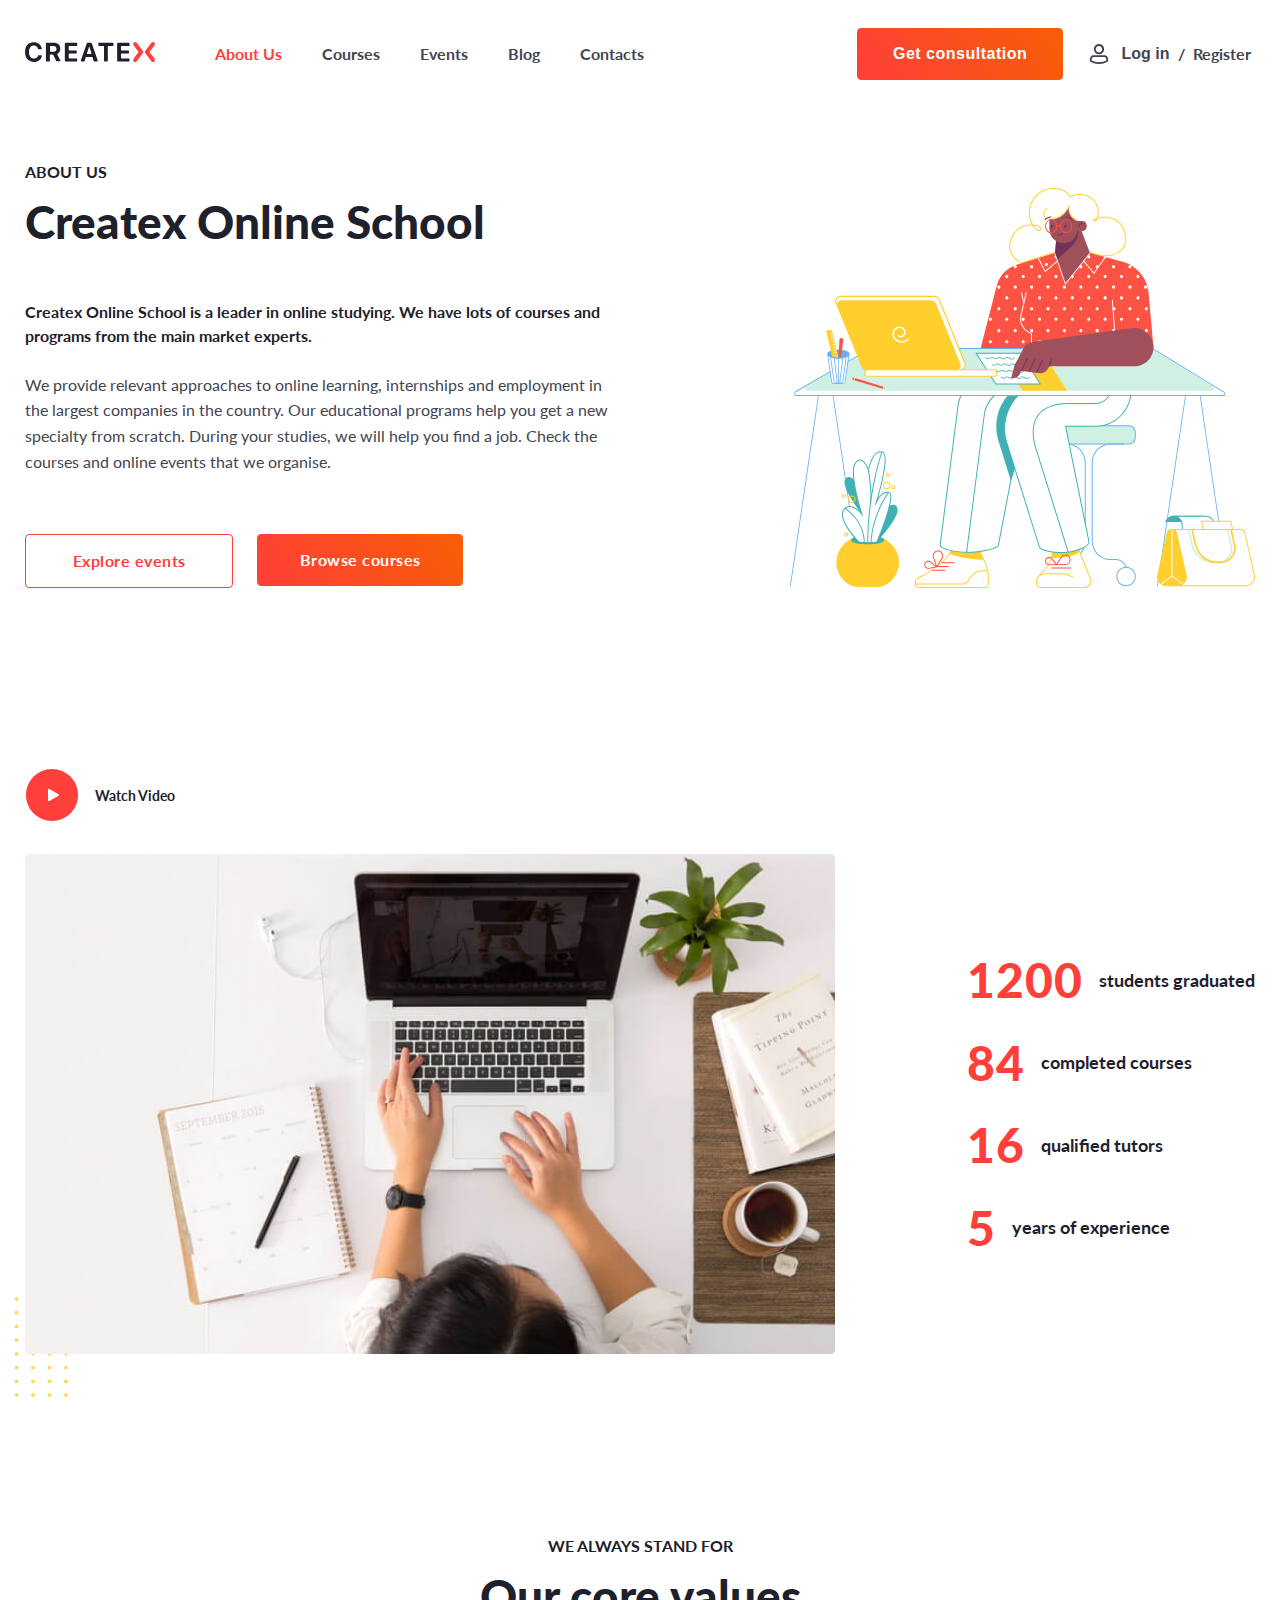
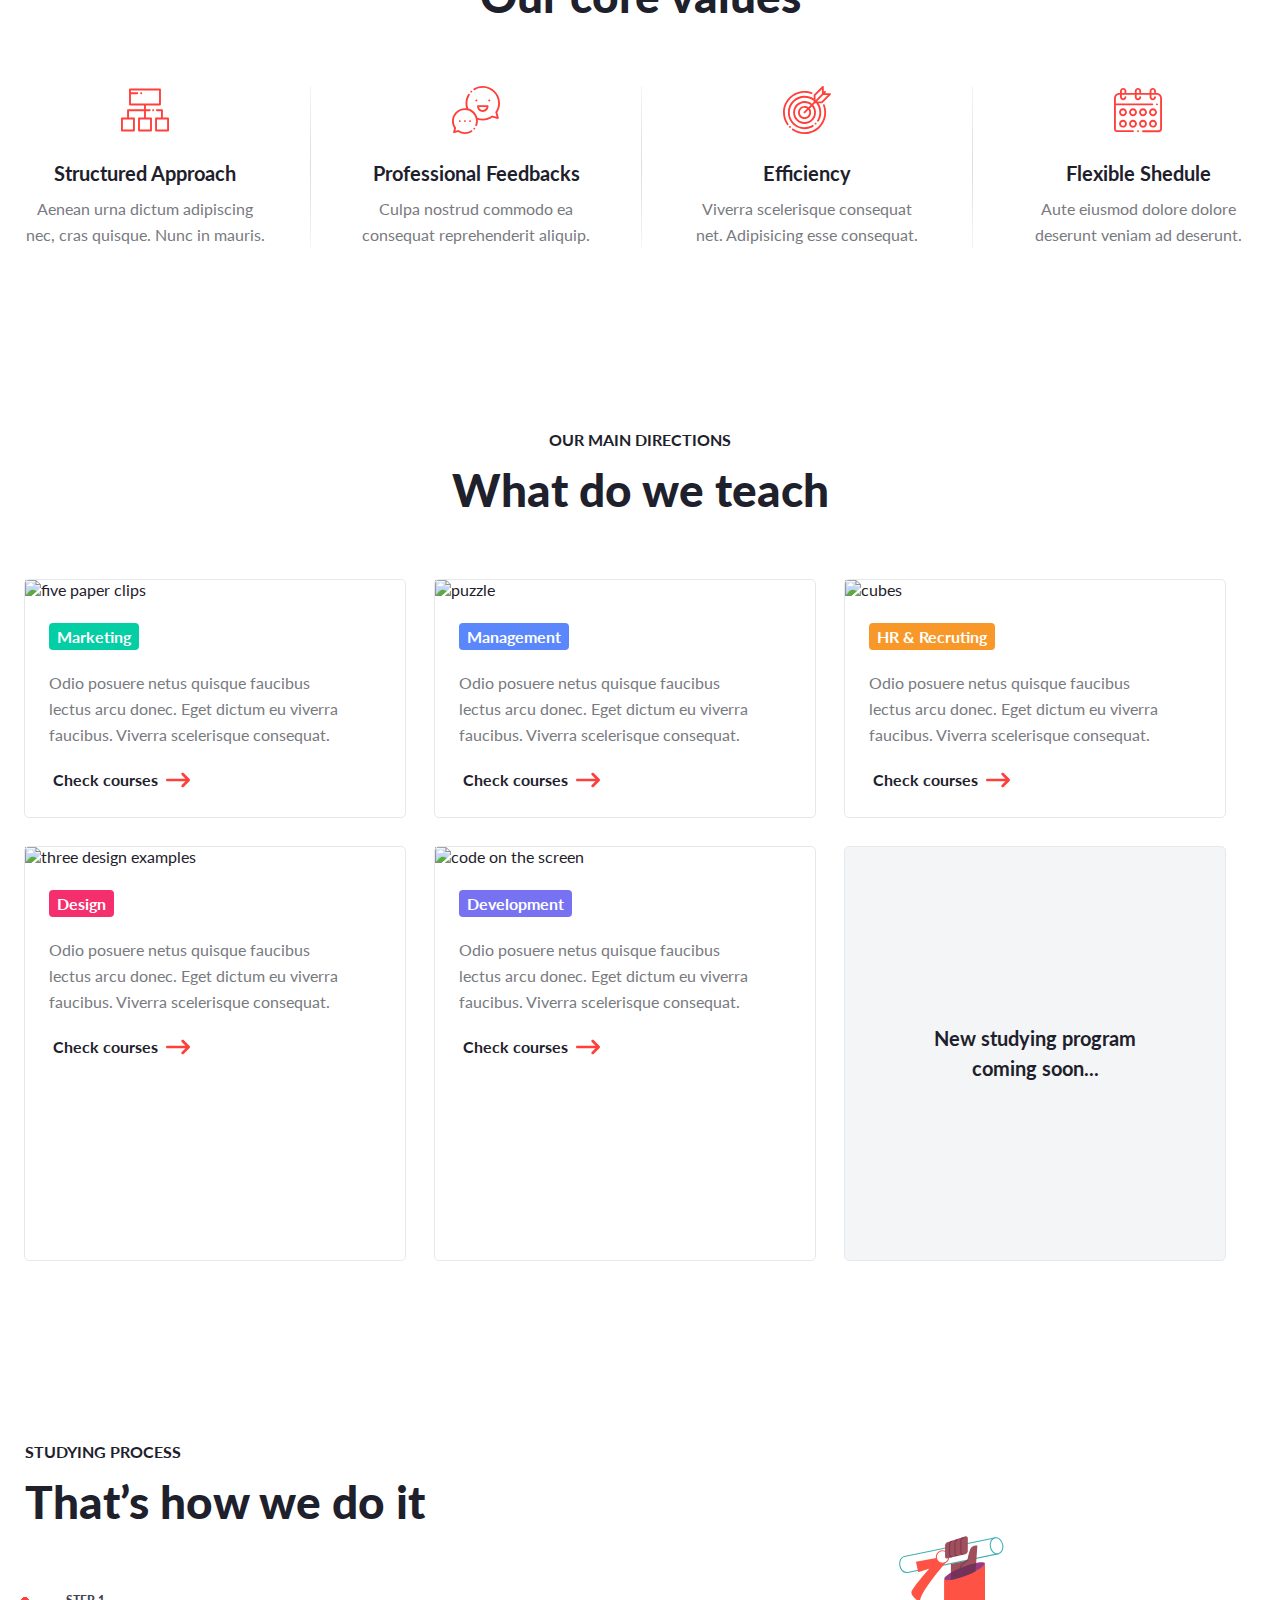
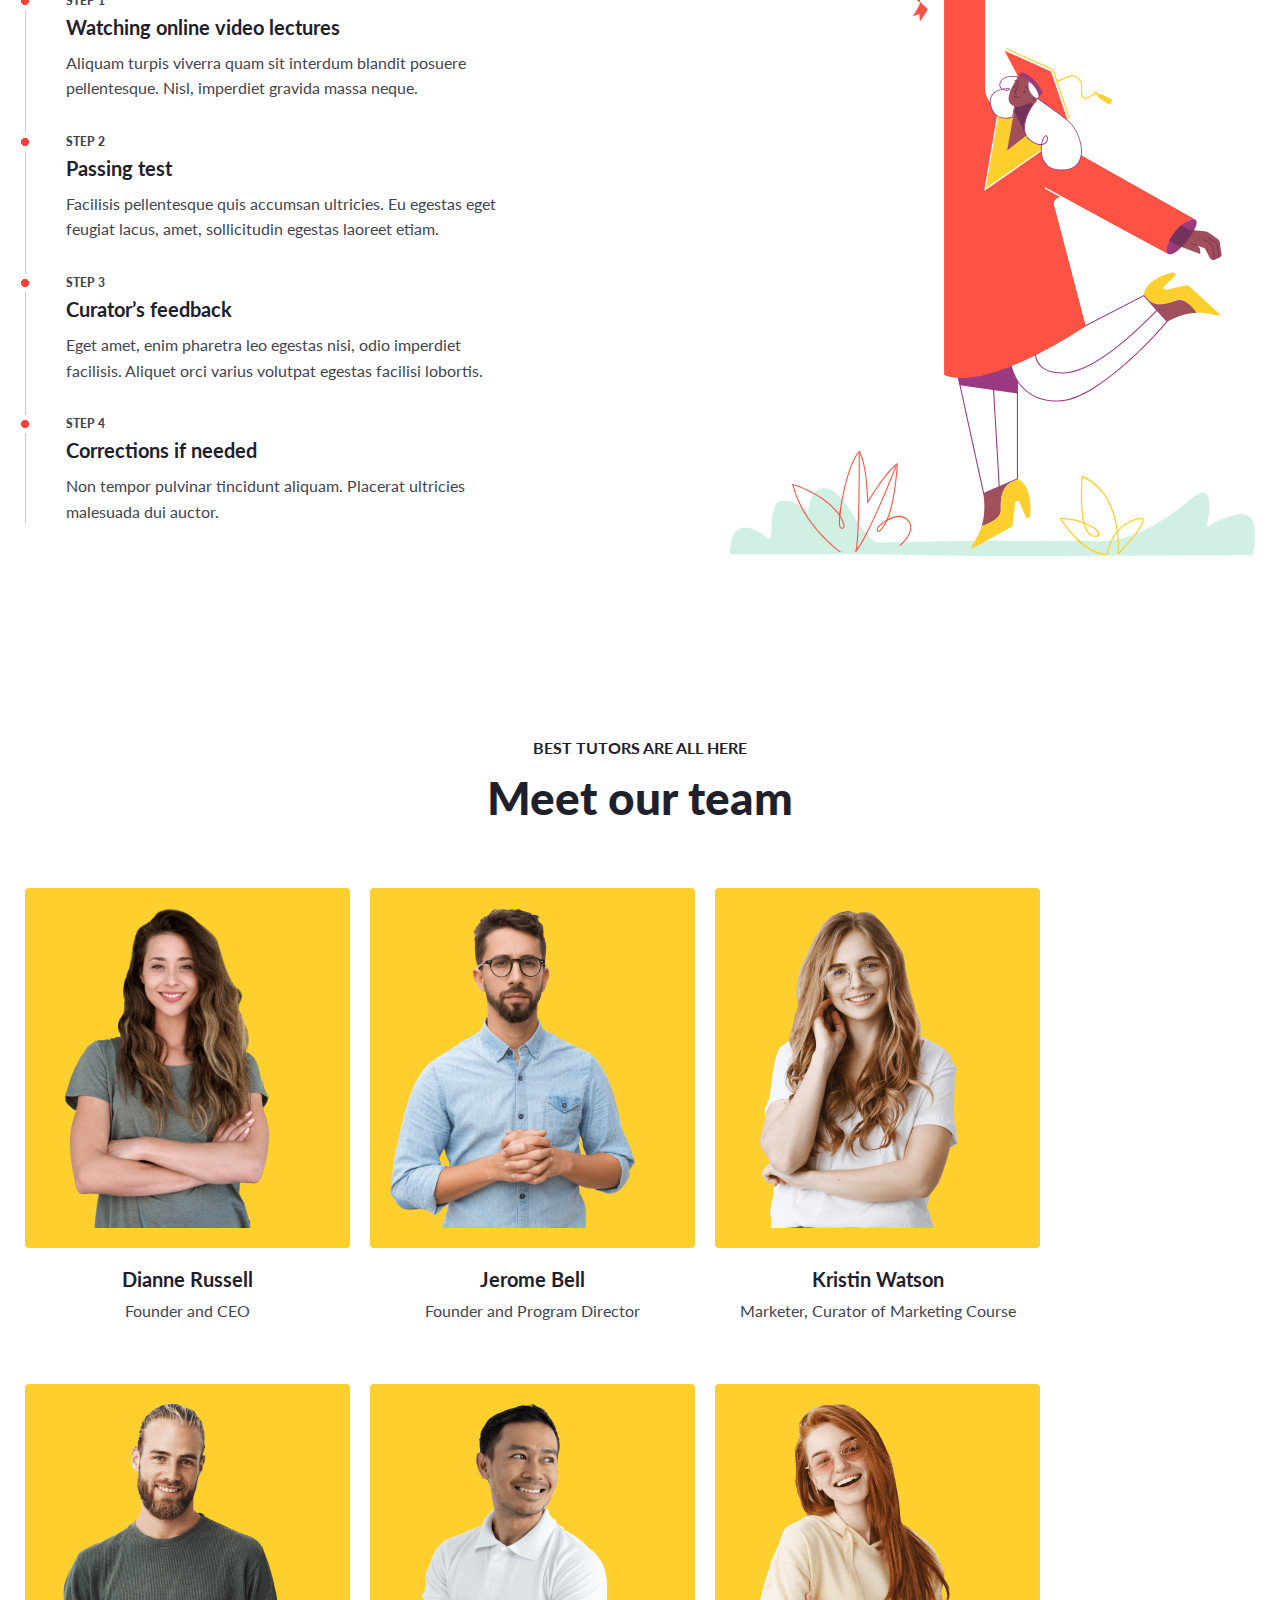
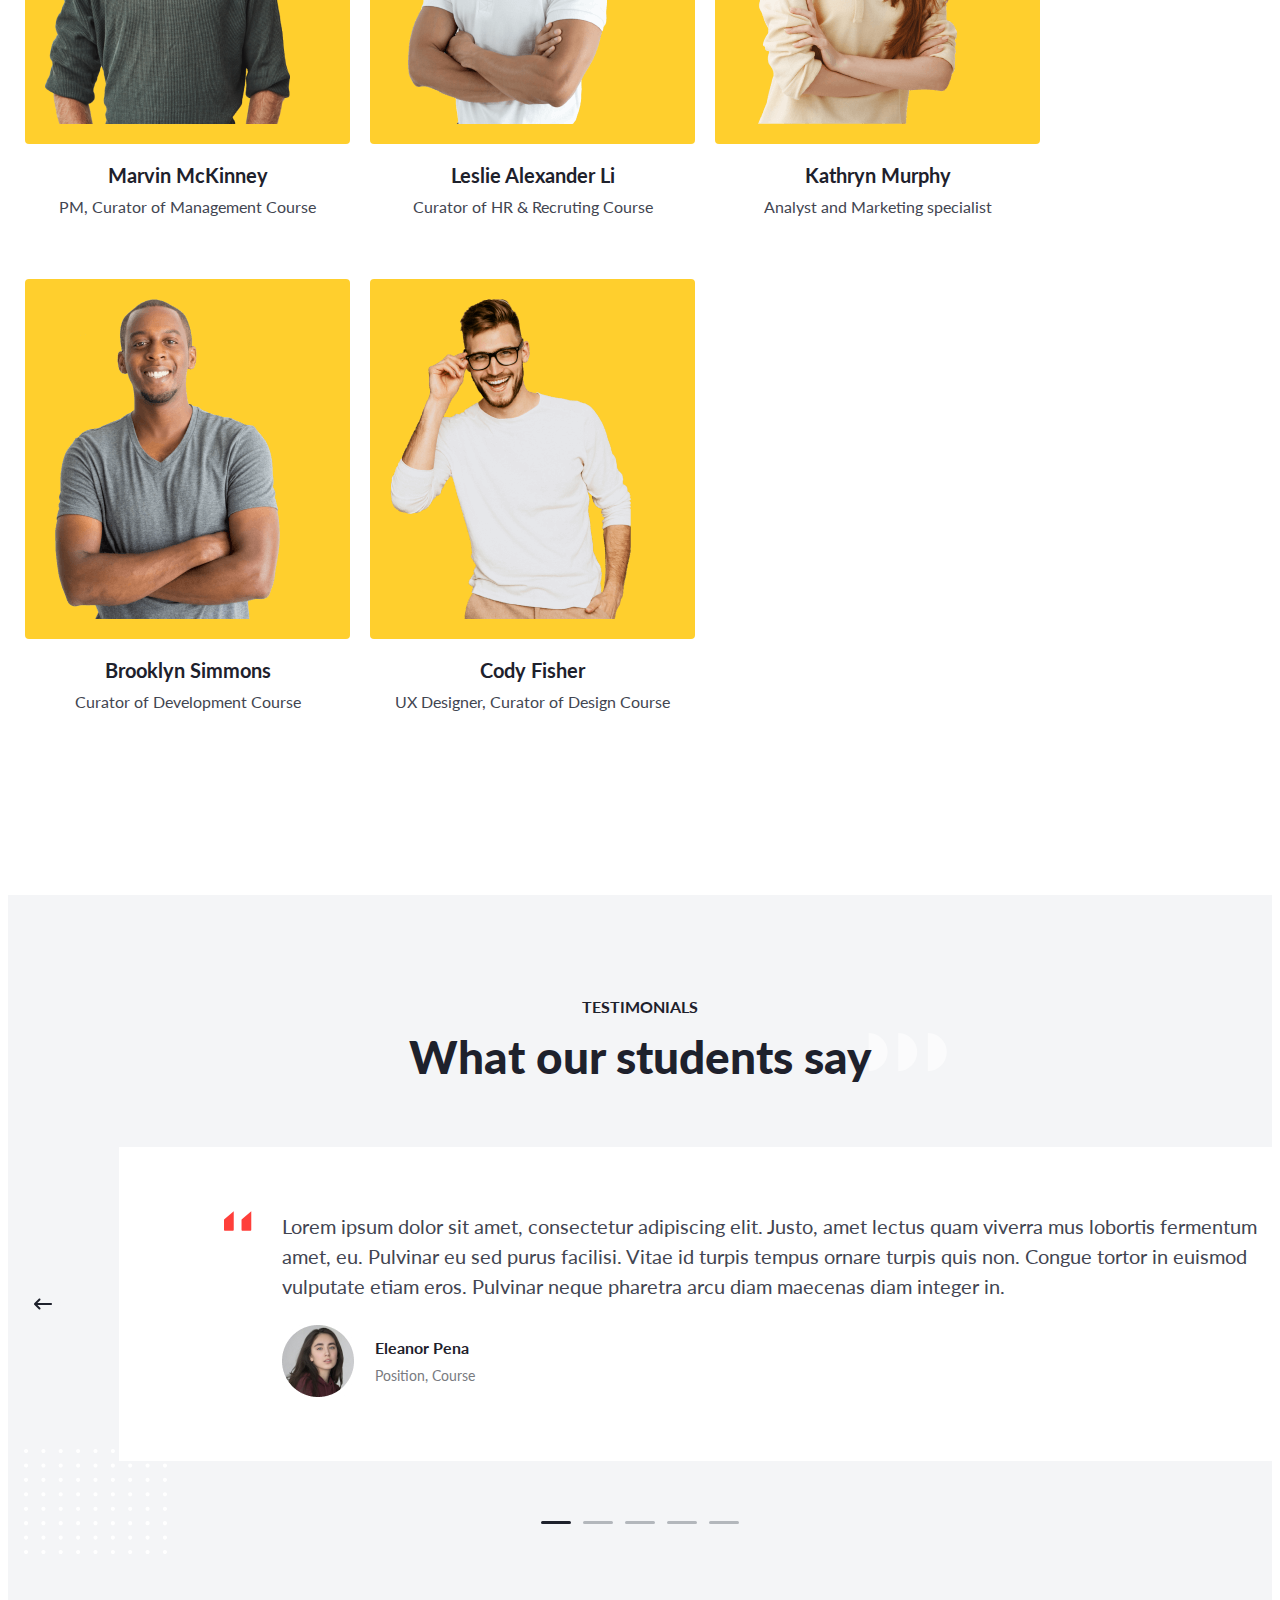
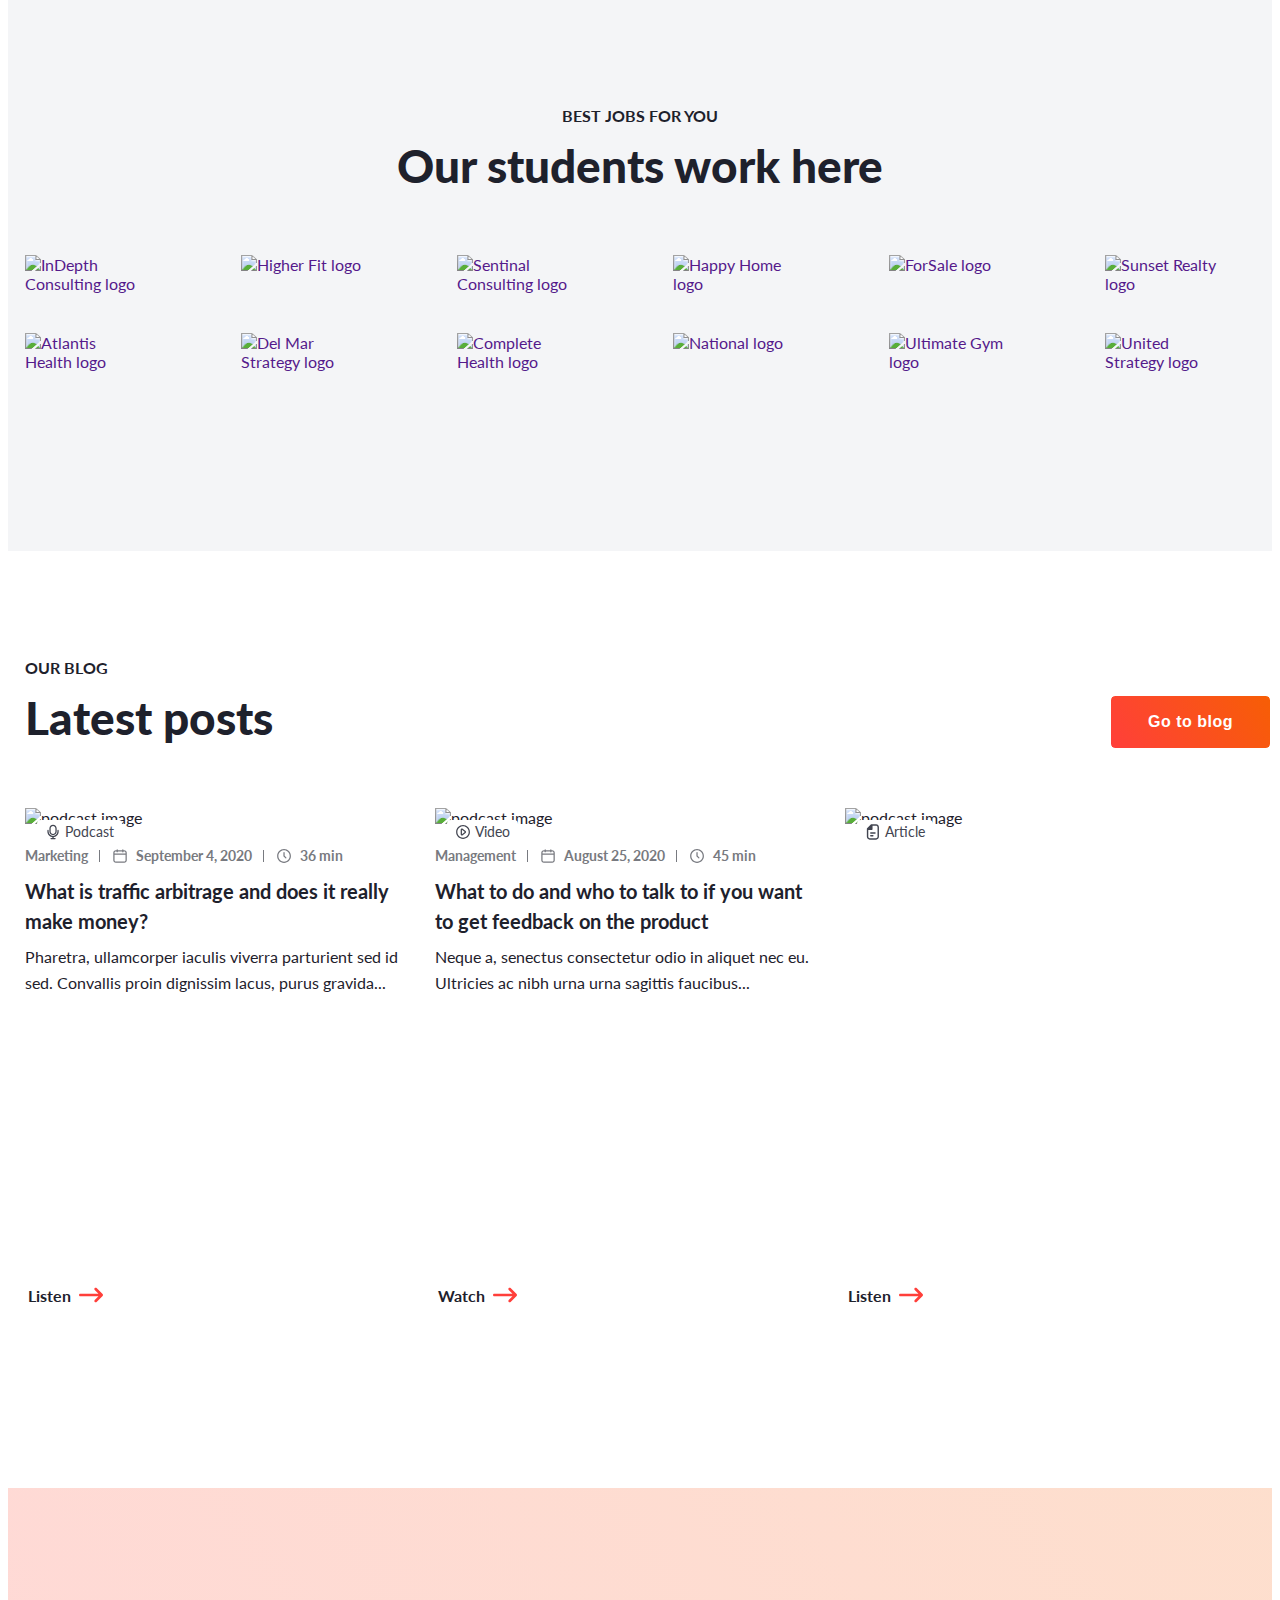
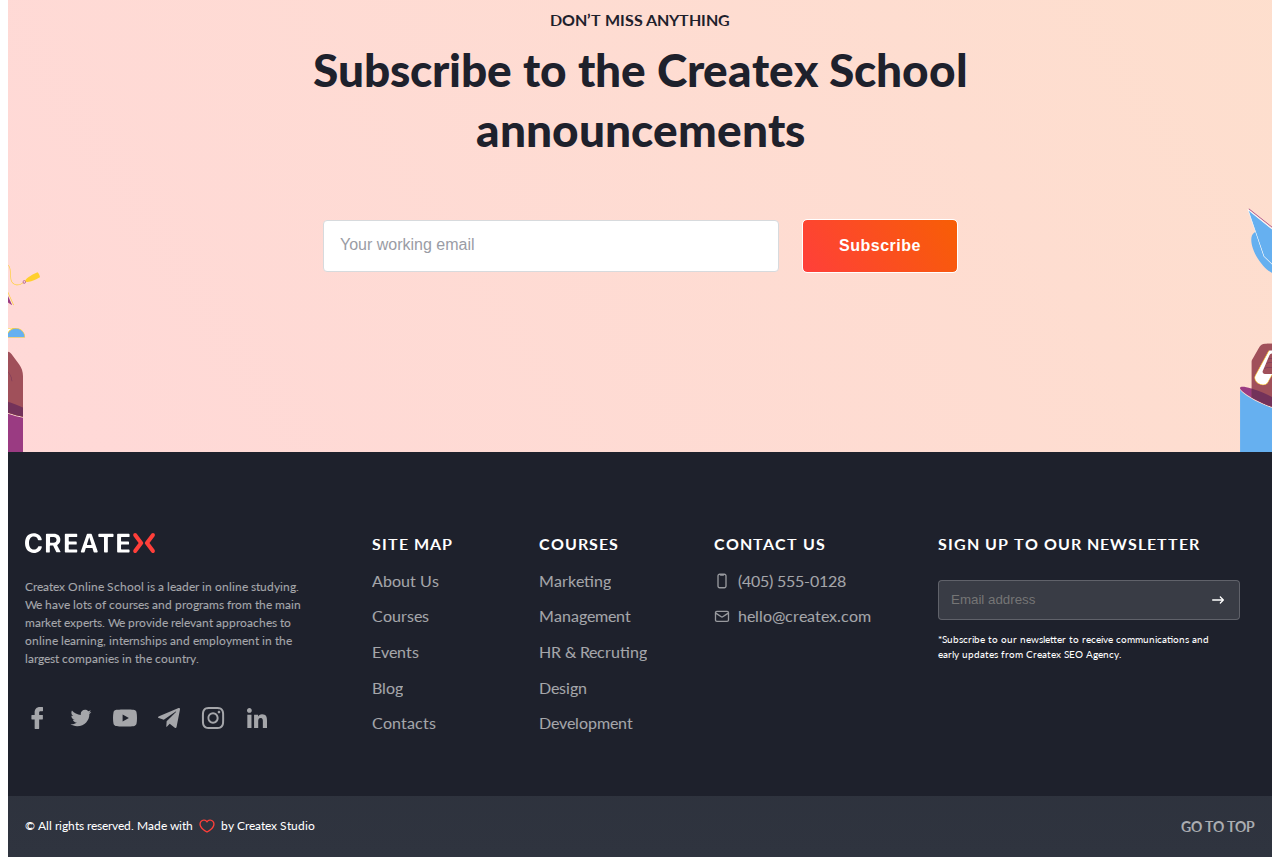
==== about.html @ 5c0c2b83 "09.01.22" ====
<!DOCTYPE html>
<html lang="en">
	<head>
		<meta charset="UTF-8" />
		<meta http-equiv="X-UA-Compatible" content="IE=edge" />
		<meta name="viewport" content="width=device-width, initial-scale=1.0" />
		<link rel="preconnect" href="https://fonts.googleapis.com" />
		<link rel="preconnect" href="https://fonts.gstatic.com" crossorigin />
		<link href="https://fonts.googleapis.com/css2?family=Lato:wght@400;700;900&display=swap" rel="stylesheet" />
		<link
			rel="stylesheet"
			href="https://cdnjs.cloudflare.com/ajax/libs/modern-normalize/1.1.0/modern-normalize.min.css"
			integrity="sha512-wpPYUAdjBVSE4KJnH1VR1HeZfpl1ub8YT/NKx4PuQ5NmX2tKuGu6U/JRp5y+Y8XG2tV+wKQpNHVUX03MfMFn9Q=="
			crossorigin="anonymous"
			referrerpolicy="no-referrer"
		/>
		<link rel="stylesheet" href="./css/about.css" />
		<title>About Us</title>
	</head>

	<body id="top">
		<header class="header section section--header">
			<div class="container container--header">
				<nav class="header__nav">
					<ul class="header__nav-list">
						<li class="header__nav-item">
							<a class="header__nav-link" href="./index.html">
								<svg class="header__logo-icon" width="130" height="22">
									<use href="./images/icons.svg#icon-logo"></use>
								</svg>
							</a>
						</li>
						<li class="header__nav-item">
							<a class="header__nav-link header__nav-link--current" href="">About Us</a>
						</li>
						<li class="header__nav-item">
							<a class="header__nav-link" href="">Courses</a>
						</li>
						<li class="header__nav-item">
							<a class="header__nav-link" href="">Events</a>
						</li>
						<li class="header__nav-item">
							<a class="header__nav-link" href="">Blog</a>
						</li>
						<li class="header__nav-item">
							<a class="header__nav-link" href="">Contacts</a>
						</li>
					</ul>
				</nav>
				<button class="btn btn--header" type="button">Get consultation</button>
				<ul class="header__authorization">
					<li class="header__authorization-item">
						<svg class="header__authorization-icon" width="20" height="20">
							<use class="header__authorization-icon" href="./images/icons.svg#icon-person"></use>
						</svg>
					</li>
					<li class="header__authorization-item">
						<button class="header__authorization-sign-in" href="">&nbspLog in&nbsp</button>
					</li>
					<li class="header__authorization-item">
						<span class="header__authorization-slash">&nbsp/&nbsp</span>
					</li>
					<li class="header__authorization-item">
						<a class="header__authorization-sign-up" href="">&nbspRegister&nbsp</a>
					</li>
				</ul>
			</div>
		</header>
		<main>
			<section class="about section section--about">
				<div class="container container--about">
					<h3 class="third-header third-header--about">About us</h3>
					<h1 class="main-header main-header--about">Createx Online School</h1>
					<p class="bold-text bold-text--about">
						Createx Online School is a leader in online studying. We have lots of courses and programs from the main
						market experts.
					</p>
					<p class="normal-text normal-text--about">
						We provide relevant approaches to online learning, internships and employment in the largest companies in
						the country. Our educational programs help you get a new specialty from scratch. During your studies, we
						will help you find a job. Check the courses and online events that we organise.
					</p>
					<ul class="about__btns-list">
						<li class="about__btns-item">
							<a class="btn-link btn-link--empty" href="">Explore events</a>
						</li>
						<li class="about__btns-item">
							<a class="btn-link" href="#footer">Browse courses</a>
						</li>
					</ul>
				</div>
			</section>
			<section class="stat section section--stat">
				<div class="container container--stat">
					<div class="stat__play-btn-container">
						<button class="stat__play-btn" type="button">
							<svg class="stat__play-video-icon" width="52" height="52">
								<use href="./images/icons.svg#icon-play-video"></use>
							</svg>
						</button>
						<span class="stat__play-btn-text">Watch Video</span>
					</div>
					<div class="stat__list-container">
						<div class="stat_background"></div>
						<ul class="stat__list">
							<li class="stat__item">
								<span class="stat__number">1200</span>
								<span class="stat__text">students graduated</span>
							</li>
							<li class="stat__item">
								<span class="stat__number">84</span>
								<span class="stat__text">completed courses</span>
							</li>
							<li class="stat__item">
								<span class="stat__number">16</span>
								<span class="stat__text">qualified tutors</span>
							</li>
							<li class="stat__item">
								<span class="stat__number">5</span>
								<span class="stat__text">years of experience</span>
							</li>
						</ul>
					</div>
				</div>
			</section>
			<section class="values section section--values">
				<div class="container container--values">
					<h3 class="third-header third-header--values">We always stand for</h3>
					<h2 class="second-header second-header--values">Our core values</h2>
					<div class="value__list-container">
						<ul class="value__list">
							<li class="value__item">
								<div class="value__item-container">
									<svg class="value__icon" width="48" height="48">
										<use href="./images/icons.svg#icon-structure"></use>
									</svg>
									<h4 class="value__item-header">Structured Approach</h4>
									<p class="value__item-text">Aenean urna dictum adipiscing nec, cras quisque. Nunc in mauris.</p>
								</div>
							</li>
							<li class="value__item">
								<div class="value__item-container">
									<svg class="value__icon" width="48" height="48">
										<use href="./images/icons.svg#icon-chat"></use>
									</svg>
									<h4 class="value__item-header">Professional Feedbacks</h4>
									<p class="value__item-text">Culpa nostrud commodo ea consequat reprehenderit aliquip.</p>
								</div>
							</li>
							<li class="value__item">
								<div class="value__item-container">
									<svg class="value__icon" width="48" height="48">
										<use href="./images/icons.svg#icon-target"></use>
									</svg>
									<h4 class="value__item-header">Efficiency</h4>
									<p class="value__item-text">Viverra scelerisque consequat net. Adipisicing esse consequat.</p>
								</div>
							</li>
							<li class="value__item">
								<div class="value__item-container">
									<svg class="value__icon" width="48" height="48">
										<use href="./images/icons.svg#icon-calendar"></use>
									</svg>
									<h4 class="value__item-header">Flexible Shedule</h4>
									<p class="value__item-text">Aute eiusmod dolore dolore deserunt veniam ad deserunt.</p>
								</div>
							</li>
						</ul>
					</div>
				</div>
			</section>
			<section class="directions section section--directions">
				<div class="container container--directions">
					<h3 class="third-header third-header--directions">our main directions</h3>
					<h2 class="second-header second-header--directions">What do we teach</h2>
					<ul class="directions__list">
						<li class="directions__item">
							<img src="./images/marketing.jpg" alt="five paper clips" width=" 380" />
							<div class="directions__item-description">
								<h4 class="directions__item-header directions__item-header-1">Marketing</h4>
								<p class="directions__item-text">
									Odio posuere netus quisque faucibus lectus arcu donec. Eget dictum eu viverra faucibus. Viverra
									scelerisque consequat.
								</p>
								<a class="directions__item-link" href="">
									Check courses
									<svg class="directions__red-arrow" width="24" height="24">
										<use href="./images/icons.svg#icon-red-arrow"></use>
									</svg>
								</a>
							</div>
						</li>
						<li class="directions__item">
							<img src="./images/management.jpg" alt="puzzle" width=" 380" />
							<div class="directions__item-description">
								<h4 class="directions__item-header directions__item-header-2">Management</h4>
								<p class="directions__item-text">
									Odio posuere netus quisque faucibus lectus arcu donec. Eget dictum eu viverra faucibus. Viverra
									scelerisque consequat.
								</p>
								<a class="directions__item-link" href="">
									Check courses
									<svg class="directions__red-arrow" width="24" height="24">
										<use href="./images/icons.svg#icon-red-arrow"></use>
									</svg>
								</a>
							</div>
						</li>
						<li class="directions__item">
							<img src="./images/recruting.jpg" alt="cubes" width=" 380" />
							<div class="directions__item-description">
								<h4 class="directions__item-header directions__item-header-3">HR & Recruting</h4>
								<p class="directions__item-text">
									Odio posuere netus quisque faucibus lectus arcu donec. Eget dictum eu viverra faucibus. Viverra
									scelerisque consequat.
								</p>
								<a class="directions__item-link" href="">
									Check courses
									<svg class="directions__red-arrow" width="24" height="24">
										<use href="./images/icons.svg#icon-red-arrow"></use>
									</svg>
								</a>
							</div>
						</li>
						<li class="directions__item">
							<img src="./images/design.jpg" alt="three design examples" width=" 380" />
							<div class="directions__item-description">
								<h4 class="directions__item-header directions__item-header-4">Design</h4>
								<p class="directions__item-text">
									Odio posuere netus quisque faucibus lectus arcu donec. Eget dictum eu viverra faucibus. Viverra
									scelerisque consequat.
								</p>
								<a class="directions__item-link" href="">
									Check courses
									<svg class="directions__red-arrow" width="24" height="24">
										<use href="./images/icons.svg#icon-red-arrow"></use>
									</svg>
								</a>
							</div>
						</li>
						<li class="directions__item">
							<img src="./images/development.jpg" alt="code on the screen" width=" 380" />
							<div class="directions__item-description">
								<h4 class="directions__item-header directions__item-header-5">Development</h4>
								<p class="directions__item-text">
									Odio posuere netus quisque faucibus lectus arcu donec. Eget dictum eu viverra faucibus. Viverra
									scelerisque consequat.
								</p>
								<a class="directions__item-link" href="">
									Check courses
									<svg class="directions__red-arrow" width="24" height="24">
										<use href="./images/icons.svg#icon-red-arrow"></use>
									</svg>
								</a>
							</div>
						</li>
						<li class="directions__item directions__item--last">
							<div class="directions__item-description">
								<p class="directions__item-text">
									New studying program
									<br />
									coming soon...
								</p>
							</div>
						</li>
					</ul>
				</div>
			</section>
			<section class="studying-process section section--studying-process">
				<div class="container container__studying-process">
					<h3 class="third-header">Studying process</h3>
					<h2 class="second-header">That’s how we do it</h2>
					<div class="studying-process__list-container">
						<ul class="studying-process__list">
							<li class="studying-process__item">
								<h4 class="studying-process__item-first-header">STEP 1</h4>
								<h5 class="studying-process__item-second-header">Watching online video lectures</h5>
								<p class="studying-process__item-text">
									Aliquam turpis viverra quam sit interdum blandit posuere pellentesque. Nisl, imperdiet gravida massa
									neque.
								</p>
							</li>
							<li class="studying-process__item">
								<h4 class="studying-process__item-first-header">STEP 2</h4>
								<h5 class="studying-process__item-second-header">Passing test</h5>
								<p class="studying-process__item-text">
									Facilisis pellentesque quis accumsan ultricies. Eu egestas eget feugiat lacus, amet, sollicitudin
									egestas laoreet etiam.
								</p>
							</li>
							<li class="studying-process__item">
								<h4 class="studying-process__item-first-header">STEP 3</h4>
								<h5 class="studying-process__item-second-header">Curator’s feedback</h5>
								<p class="studying-process__item-text">
									Eget amet, enim pharetra leo egestas nisi, odio imperdiet facilisis. Aliquet orci varius volutpat
									egestas facilisi lobortis.
								</p>
							</li>
							<li class="studying-process__item">
								<h4 class="studying-process__item-first-header">STEP 4</h4>
								<h5 class="studying-process__item-second-header">Corrections if needed</h5>
								<p class="studying-process__item-text">
									Non tempor pulvinar tincidunt aliquam. Placerat ultricies malesuada dui auctor.
								</p>
							</li>
						</ul>
					</div>
				</div>
			</section>
			<section class="team section section--team">
				<div class="container container--team">
					<h3 class="third-header third-header--team">Best tutors are all here</h3>
					<h2 class="second-header second-header--team">Meet our team</h2>
					<ul class="team__list">
						<li class="team__item">
							<div class="team__item-img">
								<img src="./images/team/dianne.png" alt="Dianne" />
								<ul class="team__item-sm-list">
									<li class="team__item-sm-item">
										<a class="team__item-sm-link" href="">
											<svg class="team__item-sm-icon" width="20" height="20">
												<use href="./images/icons.svg#icon-facebook"></use>
											</svg>
										</a>
									</li>
									<li class="team__item-sm-item">
										<a class="team__item-sm-link" href="">
											<svg class="team__item-sm-icon" width="20" height="20">
												<use href="./images/icons.svg#icon-instagram"></use>
											</svg>
										</a>
									</li>
									<li class="team__item-sm-item">
										<a class="team__item-sm-link" href="">
											<svg class="team__item-sm-icon" width="20" height="20">
												<use href="./images/icons.svg#icon-linked-in"></use>
											</svg>
										</a>
									</li>
								</ul>
							</div>
							<div class="team__item-description">
								<h4 class="team__item-header">Dianne Russell</h4>
								<p class="team__item-text">Founder and CEO</p>
							</div>
						</li>

						<li class="team__item">
							<div class="team__item-img">
								<img src="./images/team/jerome.png" alt="Jerome" />
								<ul class="team__item-sm-list">
									<li class="team__item-sm-item">
										<a class="team__item-sm-link" href="">
											<svg class="team__item-sm-icon" width="20" height="20">
												<use href="./images/icons.svg#icon-facebook"></use>
											</svg>
										</a>
									</li>
									<li class="team__item-sm-item">
										<a class="team__item-sm-link" href="">
											<svg class="team__item-sm-icon" width="20" height="20">
												<use href="./images/icons.svg#icon-instagram"></use>
											</svg>
										</a>
									</li>
									<li class="team__item-sm-item">
										<a class="team__item-sm-link" href="">
											<svg class="team__item-sm-icon" width="20" height="20">
												<use href="./images/icons.svg#icon-linked-in"></use>
											</svg>
										</a>
									</li>
								</ul>
							</div>
							<div class="team__item-description">
								<h4 class="team__item-header">Jerome Bell</h4>
								<p class="team__item-text">Founder and Program Director</p>
							</div>
						</li>

						<li class="team__item">
							<div class="team__item-img">
								<img src="./images/team/kristin.png" alt="Kristin" />
								<ul class="team__item-sm-list">
									<li class="team__item-sm-item">
										<a class="team__item-sm-link" href="">
											<svg class="team__item-sm-icon" width="20" height="20">
												<use href="./images/icons.svg#icon-facebook"></use>
											</svg>
										</a>
									</li>
									<li class="team__item-sm-item">
										<a class="team__item-sm-link" href="">
											<svg class="team__item-sm-icon" width="20" height="20">
												<use href="./images/icons.svg#icon-instagram"></use>
											</svg>
										</a>
									</li>
									<li class="team__item-sm-item">
										<a class="team__item-sm-link" href="">
											<svg class="team__item-sm-icon" width="20" height="20">
												<use href="./images/icons.svg#icon-linked-in"></use>
											</svg>
										</a>
									</li>
								</ul>
							</div>
							<div class="team__item-description">
								<h4 class="team__item-header">Kristin Watson</h4>
								<p class="team__item-text">Marketer, Curator of Marketing Course</p>
							</div>
						</li>

						<li class="team__item">
							<div class="team__item-img">
								<img src="./images/team/marvin.png" alt="marvin" />
								<ul class="team__item-sm-list">
									<li class="team__item-sm-item">
										<a class="team__item-sm-link" href="">
											<svg class="team__item-sm-icon" width="20" height="20">
												<use href="./images/icons.svg#icon-facebook"></use>
											</svg>
										</a>
									</li>
									<li class="team__item-sm-item">
										<a class="team__item-sm-link" href="">
											<svg class="team__item-sm-icon" width="20" height="20">
												<use href="./images/icons.svg#icon-instagram"></use>
											</svg>
										</a>
									</li>
									<li class="team__item-sm-item">
										<a class="team__item-sm-link" href="">
											<svg class="team__item-sm-icon" width="20" height="20">
												<use href="./images/icons.svg#icon-linked-in"></use>
											</svg>
										</a>
									</li>
								</ul>
							</div>
							<div class="team__item-description">
								<h4 class="team__item-header">Marvin McKinney</h4>
								<p class="team__item-text">PM, Curator of Management Course</p>
							</div>
						</li>

						<li class="team__item">
							<div class="team__item-img">
								<img src="./images/team/leslie.png" alt="Leslie" />
								<ul class="team__item-sm-list">
									<li class="team__item-sm-item">
										<a class="team__item-sm-link" href="">
											<svg class="team__item-sm-icon" width="20" height="20">
												<use href="./images/icons.svg#icon-facebook"></use>
											</svg>
										</a>
									</li>
									<li class="team__item-sm-item">
										<a class="team__item-sm-link" href="">
											<svg class="team__item-sm-icon" width="20" height="20">
												<use href="./images/icons.svg#icon-instagram"></use>
											</svg>
										</a>
									</li>
									<li class="team__item-sm-item">
										<a class="team__item-sm-link" href="">
											<svg class="team__item-sm-icon" width="20" height="20">
												<use href="./images/icons.svg#icon-linked-in"></use>
											</svg>
										</a>
									</li>
								</ul>
							</div>
							<div class="team__item-description">
								<h4 class="team__item-header">Leslie Alexander Li</h4>
								<p class="team__item-text">Curator of HR & Recruting Course</p>
							</div>
						</li>

						<li class="team__item">
							<div class="team__item-img">
								<img src="./images/team/kathryn.png" alt="Kathryn" />
								<ul class="team__item-sm-list">
									<li class="team__item-sm-item">
										<a class="team__item-sm-link" href="">
											<svg class="team__item-sm-icon" width="20" height="20">
												<use href="./images/icons.svg#icon-facebook"></use>
											</svg>
										</a>
									</li>
									<li class="team__item-sm-item">
										<a class="team__item-sm-link" href="">
											<svg class="team__item-sm-icon" width="20" height="20">
												<use href="./images/icons.svg#icon-instagram"></use>
											</svg>
										</a>
									</li>
									<li class="team__item-sm-item">
										<a class="team__item-sm-link" href="">
											<svg class="team__item-sm-icon" width="20" height="20">
												<use href="./images/icons.svg#icon-linked-in"></use>
											</svg>
										</a>
									</li>
								</ul>
							</div>
							<div class="team__item-description">
								<h4 class="team__item-header">Kathryn Murphy</h4>
								<p class="team__item-text">Analyst and Marketing specialist</p>
							</div>
						</li>

						<li class="team__item">
							<div class="team__item-img">
								<img src="./images/team/brooklyn.png" alt="Brooklyn" />
								<ul class="team__item-sm-list">
									<li class="team__item-sm-item">
										<a class="team__item-sm-link" href="">
											<svg class="team__item-sm-icon" width="20" height="20">
												<use href="./images/icons.svg#icon-facebook"></use>
											</svg>
										</a>
									</li>
									<li class="team__item-sm-item">
										<a class="team__item-sm-link" href="">
											<svg class="team__item-sm-icon" width="20" height="20">
												<use href="./images/icons.svg#icon-instagram"></use>
											</svg>
										</a>
									</li>
									<li class="team__item-sm-item">
										<a class="team__item-sm-link" href="">
											<svg class="team__item-sm-icon" width="20" height="20">
												<use href="./images/icons.svg#icon-linked-in"></use>
											</svg>
										</a>
									</li>
								</ul>
							</div>
							<div class="team__item-description">
								<h4 class="team__item-header">Brooklyn Simmons</h4>
								<p class="team__item-text">Curator of Development Course</p>
							</div>
						</li>

						<li class="team__item">
							<div class="team__item-img">
								<img src="./images/team/cody.png" alt="Cody" />
								<ul class="team__item-sm-list">
									<li class="team__item-sm-item">
										<a class="team__item-sm-link" href="">
											<svg class="team__item-sm-icon" width="20" height="20">
												<use href="./images/icons.svg#icon-facebook"></use>
											</svg>
										</a>
									</li>
									<li class="team__item-sm-item">
										<a class="team__item-sm-link" href="">
											<svg class="team__item-sm-icon" width="20" height="20">
												<use href="./images/icons.svg#icon-instagram"></use>
											</svg>
										</a>
									</li>
									<li class="team__item-sm-item">
										<a class="team__item-sm-link" href="">
											<svg class="team__item-sm-icon" width="20" height="20">
												<use href="./images/icons.svg#icon-linked-in"></use>
											</svg>
										</a>
									</li>
								</ul>
							</div>
							<div class="team__item-description">
								<h4 class="team__item-header">Cody Fisher</h4>
								<p class="team__item-text">UX Designer, Curator of Design Course</p>
							</div>
						</li>
					</ul>
				</div>
			</section>
			<section class="testimonials section section--testimonials">
				<div class="container container--testimonials">
					<h3 class="third-header third-header-testimonials">TESTIMONIALS</h3>
					<h2 class="second-header second-header-testimonials">What our students say</h2>
					<div class="testimonials__content">
						<button class="testimonials__prev-btn" type="button">
							<svg class="testimonials__prev-btn-icon" width="24" height="24">
								<use href="./images/icons.svg#icon-prev-btn"></use>
							</svg>
						</button>

						<ul class="testimonials__list">
							<li class="testimonials__item" data-category="eleanor">
								<div class="testimonials__item-container">
									<p class="testimonials__text">
										Lorem ipsum dolor sit amet, consectetur adipiscing elit. Justo, amet lectus quam viverra mus
										lobortis fermentum amet, eu. Pulvinar eu sed purus facilisi. Vitae id turpis tempus ornare turpis
										quis non. Congue tortor in euismod vulputate etiam eros. Pulvinar neque pharetra arcu diam maecenas
										diam integer in.
									</p>
									<div class="pesponse__author">
										<img src="./images/testimonials-eleanor.jpg" alt="Eleanor Pena" />
										<div class="testimonials__author-description">
											<h4 class="testimonials__author-name">Eleanor Pena</h4>
											<p class="testimonials__author-info">Position, Course</p>
										</div>
									</div>
									<svg class="braces" width="28" height="20">
										<use href="./images/icons.svg#icon-braces"></use>
									</svg>
								</div>
							</li>
							<!-- <li class="testimonials__item" data-category="person-2">
								<div class="testimonials__item-container">
									<p class="testimonials__text">
										Lorem ipsum dolor sit amet, consectetur adipiscing elit. Justo, amet lectus quam viverra mus
										lobortis fermentum amet, eu. Pulvinar eu sed purus facilisi. Vitae id turpis tempus ornare turpis
										quis non. Congue tortor in euismod vulputate etiam eros. Pulvinar neque pharetra arcu diam maecenas
										diam integer in.
									</p>
									<div class="pesponse__author">
										<img src="./images/testimonials-eleanor.jpg" alt="Person-2" />
										<div class="testimonials__author-description">
											<h4 class="testimonials__author-name">Person-2</h4>
											<p class="testimonials__author-info">Position, Course</p>
										</div>
									</div>
								</div>
							</li> -->
						</ul>

						<button class="testimonials__next-btn" type="button">
							<svg class="testimonials__next-btn-icon" width="24" height="24">
								<use href="./images/icons.svg#icon-next-btn"></use>
							</svg>
						</button>
					</div>
					<!-- <input type="radio" name="testimonials" id="eleanor" value="eleanor" checked />
					<input type="radio" name="testimonials" id="person-2" value="person-2" />
					<input type="radio" name="testimonials" id="person-3" value="person-3" />
					<input type="radio" name="testimonials" id="person-4" value="person-4" />
					<input type="radio" name="testimonials" id="person-5" value="person-5" /> -->
					<ul class="testimonials__slider-labels">
						<li class="testimonials__slider-labels-item">
							<label for="eleanor">
								<div class="testimonials__slider-label"></div>
							</label>
						</li>
						<li class="testimonials__slider-labels-item">
							<label for="person-2">
								<div class="testimonials__slider-label"></div>
							</label>
						</li>
						<li class="testimonials__slider-labels-item">
							<label for="person-3">
								<div class="testimonials__slider-label"></div>
							</label>
						</li>
						<li class="testimonials__slider-labels-item">
							<label for="person-4">
								<div class="testimonials__slider-label"></div>
							</label>
						</li>
						<li class="testimonials__slider-labels-item">
							<label for="person-5">
								<div class="testimonials__slider-label"></div>
							</label>
						</li>
					</ul>
				</div>
			</section>
			<section class="jobes section section--jobes">
				<div class="container container--jobes">
					<h3 class="third-header third-header--jobes">best jobs for you</h3>
					<h2 class="second-header second-header--jobes">Our students work here</h2>
					<ul class="jobes__list">
						<li class="jobes__item">
							<a class="jobes__link" href="">
								<img class="jobes__icon" src="./images/logo-1.png" alt="InDepth Consulting logo" width="120" />
							</a>
						</li>
						<li class="jobes__item">
							<a class="jobes__link" href="">
								<img class="jobes__icon" src="./images/logo-2.png" alt="Higher Fit logo" width="120" />
							</a>
						</li>
						<li class="jobes__item">
							<a class="jobes__link" href="">
								<img class="jobes__icon" src="./images/logo-3.png" alt="Sentinal Consulting logo" width="120" />
							</a>
						</li>
						<li class="jobes__item">
							<a class="jobes__link" href="">
								<img class="jobes__icon" src="./images/logo-4.png" alt="Happy Home logo" width="120" />
							</a>
						</li>
						<li class="jobes__item">
							<a class="jobes__link" href="">
								<img class="jobes__icon" src="./images/logo-5.png" alt="ForSale logo" width="120" />
							</a>
						</li>
						<li class="jobes__item">
							<a class="jobes__link" href="">
								<img class="jobes__icon" src="./images/logo-6.png" alt="Sunset Realty logo" width="120" />
							</a>
						</li>
						<li class="jobes__item">
							<a class="jobes__link" href="">
								<img class="jobes__icon" src="./images/logo-7.png" alt="Atlantis Health logo" width="120" />
							</a>
						</li>
						<li class="jobes__item">
							<a class="jobes__link" href="">
								<img class="jobes__icon" src="./images/logo-8.png" alt="Del Mar Strategy logo" width="120" />
							</a>
						</li>
						<li class="jobes__item">
							<a class="jobes__link" href="">
								<img class="jobes__icon" src="./images/logo-9.png" alt="Complete Health logo" width="120" />
							</a>
						</li>
						<li class="jobes__item">
							<a class="jobes__link" href="">
								<img class="jobes__icon" src="./images/logo-10.png" alt="National logo" width="120" />
							</a>
						</li>
						<li class="jobes__item">
							<a class="jobes__link" href="">
								<img class="jobes__icon" src="./images/logo-11.png" alt="Ultimate Gym logo" width="120" />
							</a>
						</li>
						<li class="jobes__item">
							<a class="jobes__link" href="">
								<img class="jobes__icon" src="./images/logo-12.png" alt="United Strategy logo" width="120" />
							</a>
						</li>
					</ul>
				</div>
			</section>
			<section class="blog section section--blog">
				<div class="container container--blog">
					<h3 class="third-header">Our blog</h3>
					<h2 class="second-header">Latest posts</h2>
					<button class="btn btn--blog" type="button">Go to blog</button>
					<ul class="blog__list">
						<li class="blog__item">
							<div class="blog__item-container">
								<img class="blog__img" src="./images/podcast.jpg" alt="podcast image" width="380" />
								<div class="blog__img-icon">
									<svg width="16" height="16">
										<use href="./images/icons.svg#icon-mic"></use>
									</svg>
									<span class="blog__img-icon-text">Podcast</span>
								</div>
								<div class="blog__item-description">
									<ul class="blog__item-description-list">
										<li class="blog__item-description-item">
											<span class="blog__item-description-text">Marketing</span>
										</li>
										<li class="blog__item-description-item">
											<svg class="blog__item-description-icon" width="16" height="16">
												<use href="./images/icons.svg#icon-calendar-mini"></use>
											</svg>
											<span class="blog__item-description-text">September 4, 2020</span>
										</li>
										<li class="blog__item-description-item">
											<svg class="blog__item-description-icon" width="16" height="16">
												<use href="./images/icons.svg#icon-clock-mini"></use>
											</svg>
											<span class="blog__item-description-text">36 min</span>
										</li>
									</ul>
								</div>
								<h4 class="blog__item-title">What is traffic arbitrage and does it really make money?</h4>
								<p class="blog__item-text">
									Pharetra, ullamcorper iaculis viverra parturient sed id sed. Convallis proin dignissim lacus, purus
									gravida...
								</p>
								<a class="blog__item-link" href="">
									Listen
									<svg class="blog__red-arrow" width="24" height="24">
										<use href="./images/icons.svg#icon-red-arrow"></use>
									</svg>
								</a>
							</div>
						</li>
						<li class="blog__item">
							<div class="blog__item-container">
								<img class="blog__img" src="./images/video.jpg" alt="podcast image" width="380" />
								<div class="blog__img-icon">
									<svg width="16" height="16">
										<use href="./images/icons.svg#icon-play"></use>
									</svg>
									<span class="blog__img-icon-text">Video</span>
								</div>
								<div class="blog__item-description">
									<ul class="blog__item-description-list">
										<li class="blog__item-description-item">
											<span class="blog__item-description-text">Management</span>
										</li>
										<li class="blog__item-description-item">
											<svg class="blog__item-description-icon" width="16" height="16">
												<use href="./images/icons.svg#icon-calendar-mini"></use>
											</svg>
											<span class="blog__item-description-text">August 25, 2020</span>
										</li>
										<li class="blog__item-description-item">
											<svg class="blog__item-description-icon" width="16" height="16">
												<use href="./images/icons.svg#icon-clock-mini"></use>
											</svg>
											<span class="blog__item-description-text">45 min</span>
										</li>
									</ul>
								</div>
								<h4 class="blog__item-title">
									What to do and who to talk to if you want to get feedback on the product
								</h4>
								<p class="blog__item-text">
									Neque a, senectus consectetur odio in aliquet nec eu. Ultricies ac nibh urna urna sagittis faucibus...
								</p>
								<a class="blog__item-link" href="">
									Watch
									<svg class="blog__red-arrow" width="24" height="24">
										<use href="./images/icons.svg#icon-red-arrow"></use>
									</svg>
								</a>
							</div>
						</li>
						<li class="blog__item">
							<div class="blog__item-container">
								<img class="blog__img" src="./images/article.jpg" alt="podcast image" width="380" />
								<div class="blog__img-icon">
									<svg width="16" height="16">
										<use href="./images/icons.svg#icon-file"></use>
									</svg>
									<span class="blog__img-icon-text">Article</span>
								</div>
								<a class="blog__item-link" href="">
									Listen
									<svg class="directions__red-arrow" width="24" height="24">
										<use href="./images/icons.svg#icon-red-arrow"></use>
									</svg>
								</a>
							</div>
						</li>
					</ul>
				</div>
			</section>
			<section class="subscription section section--subscription">
				<div class="container container--subscription">
					<h3 class="third-header third-header--subscription">Don’t miss anything</h3>
					<h2 class="second-header second-header--subscription">
						Subscribe to the Createx School
						<br />
						announcements
					</h2>
					<div class="subscription-form">
						<input class="subscription__input" type="email" placeholder="Your working email" />
						<button class="btn btn--subscription">Subscribe</button>
					</div>
				</div>
			</section>
		</main>
		<footer class="footer section section--footer" id="footer">
			<div class="container container--footer">
				<div class="footer__main-content">
					<div class="footer__first-column">
						<a class="footer__logo" href="./index.html">
							<svg class="footer__logo-icon" width="130" height="22">
								<use href="./images/icons.svg#icon-logo"></use>
							</svg>
						</a>
						<p class="footer__text">
							Createx Online School is a leader in online studying. We have lots of courses and programs from the main
							market experts. We provide relevant approaches to online learning, internships and employment in the
							largest companies in the country.
						</p>
						<ul class="footer__sm-list">
							<li class="footer__sm-item">
								<a class="footer__sm-link" href="">
									<svg class="footer__sm-icon" width="24" height="24">
										<use href="./images/icons.svg#icon-facebook"></use>
									</svg>
								</a>
							</li>
							<li class="footer__sm-item">
								<a class="footer__sm-link" href="">
									<svg class="footer__sm-icon" width="24" height="24">
										<use href="./images/icons.svg#icon-twitter"></use>
									</svg>
								</a>
							</li>
							<li class="footer__sm-item">
								<a class="footer__sm-link" href="">
									<svg class="footer__sm-icon" width="24" height="24">
										<use href="./images/icons.svg#icon-youtube"></use>
									</svg>
								</a>
							</li>
							<li class="footer__sm-item">
								<a class="footer__sm-link" href="">
									<svg class="footer__sm-icon" width="24" height="24">
										<use href="./images/icons.svg#icon-telegram"></use>
									</svg>
								</a>
							</li>
							<li class="footer__sm-item">
								<a class="footer__sm-link" href="">
									<svg class="footer__sm-icon" width="24" height="24">
										<use href="./images/icons.svg#icon-instagram"></use>
									</svg>
								</a>
							</li>
							<li class="footer__sm-item">
								<a class="footer__sm-link" href="">
									<svg class="footer__sm-icon" width="24" height="24">
										<use href="./images/icons.svg#icon-linked-in"></use>
									</svg>
								</a>
							</li>
						</ul>
					</div>

					<ul class="footer__nav-list">
						<li class="footer__nav-item">
							<h2 class="footer__nav-header">SITE MAP</h2>
						</li>
						<li class="footer__nav-item">
							<a class="footer__nav-link" href="./about.html">About Us</a>
						</li>
						<li class="footer__nav-item">
							<a class="footer__nav-link" href="">Courses</a>
						</li>
						<li class="footer__nav-item">
							<a class="footer__nav-link" href="">Events</a>
						</li>
						<li class="footer__nav-item">
							<a class="footer__nav-link" href="">Blog</a>
						</li>
						<li class="footer__nav-item">
							<a class="footer__nav-link" href="">Contacts</a>
						</li>
					</ul>

					<ul class="footer__courses-list">
						<li class="footer__courses-item">
							<h2 class="footer__courses-header">COURSES</h2>
						</li>
						<li class="footer__courses-item">
							<a class="footer__courses-link" href="">Marketing</a>
						</li>
						<li class="footer__courses-item">
							<a class="footer__courses-link" href="">Management</a>
						</li>
						<li class="footer__courses-item">
							<a class="footer__courses-link" href="">HR & Recruting</a>
						</li>
						<li class="footer__courses-item">
							<a class="footer__courses-link" href="">Design</a>
						</li>
						<li class="footer__courses-item">
							<a class="footer__courses-link" href="">Development</a>
						</li>
					</ul>

					<address class="footer__address">
						<h2 class="footer__address-header">CONTACT US</h2>
						<a class="footer__address-link" href="phone:4055550128">
							<svg class="footer__address-icon" width="16" height="16">
								<use href="./images/icons.svg#icon-phone"></use>
							</svg>
							(405) 555-0128
						</a>
						<a class="footer__address-link" href="mailto:hello@createx.com">
							<svg class="footer__address-icon" width="16" height="16">
								<use href="./images/icons.svg#icon-mail"></use>
							</svg>
							hello@createx.com
						</a>
					</address>

					<div class="footer__input">
						<h2 class="footer__input-header">SIGN UP TO OUR NEWSLETTER</h2>
						<div class="footer__input-window-container">
							<input class="footer__input-window" type="text" placeholder="Email address" />
							<button class="footer__input-btn" type="submit">
								<svg class="footer__input-btn-icon" width="16" height="16">
									<use href="./images/icons.svg#icon-arrow"></use>
								</svg>
							</button>
						</div>
						<p class="footer__input-comment">
							*Subscribe to our newsletter to receive communications and early updates from Createx SEO Agency.
						</p>
					</div>
				</div>

				<div class="footer__bottom">
					<p class="footer__bottom-text">© All rights reserved. Made with&nbsp&nbsp</p>
					<svg class="footer__heart-icon" width="16" height="16">
						<use href="./images/icons.svg#icon-heart"></use>
					</svg>
					<p class="footer__bottom-text">&nbsp&nbspby Createx Studio</p>
					<a class="footer__bottom-link" href="#top">GO TO TOP</a>
				</div>
			</div>
		</footer>
	</body>
</html>
---- css/about.css ----
:root {
	--accent-color: #ff3f3a;
	--main-text-color: #1e212c;
	--second-text-color: #424551;
}
body {
	font-family: Lato, sans-serif;
	color: var(--main-text-color);
}
ul,
h1,
h2,
h3,
h4,
h5,
p,
span {
	list-style: none;
	padding: 0;
	margin: 0;
}
a {
	text-decoration: none;
}
img {
	display: block;
}
.section {
	padding-bottom: 180px;
}
.container {
	display: flex;
	margin: auto;
	width: 1230px;
	padding: 0 15px;
}

.btn {
	width: 206px;
	height: 52px;
	padding: 0;

	border: none;
	border-radius: 4px;
	background-image: linear-gradient(55.95deg, #ff3f3a 0%, #f75e05 100%);
	outline: 1px solid #fff;

	font-weight: 700;
	font-size: 16px;
	line-height: 3.25;
	letter-spacing: 0.5px;

	color: #fff;
}
.btn:hover {
	cursor: pointer;
}
.btn:focus {
	outline-color: var(--main-text-color);
	transition: outline-color 250ms linear;
}

.btn-link {
	display: flex;
	justify-content: center;
	align-items: center;

	width: 206px;
	height: 52px;
	padding: 0;

	background-image: linear-gradient(55.95deg, #ff3f3a 0%, #f75e05 100%);
	outline: 1px solid #fff;
	transition: outline-color 250ms linear;
	border-radius: 4px;

	font-weight: 700;
	font-size: 16px;
	line-height: 3.25;
	letter-spacing: 0.5px;

	color: #fff;
}
.btn-link--empty {
	background-image: none;
	outline: none;
	border: 1px solid var(--accent-color);
	transition: border-color 250ms linear;

	color: var(--accent-color);
}
.btn-link:focus {
	outline-color: var(--main-text-color);
	transition: outline-color 250ms linear;
}
.btn-link--empty:focus {
	border-color: var(--main-text-color);
	transition: border-color 250ms linear;
}

.main-header {
	font-weight: 900;
	font-size: 46px;
	line-height: 1.3;

	color: var(--main-text-color);
}
.second-header {
	font-weight: 900;
	font-size: 46px;
	line-height: 1.3;

	margin-bottom: 60px;

	color: var(--main-text-color);
}
.third-header {
	font-weight: 700;
	font-size: 16px;
	line-height: 1.5;

	text-transform: uppercase;

	margin-bottom: 8px;

	color: var(--main-text-color);
}
.bold-text {
	font-weight: 700;
	font-size: 16px;
	line-height: 1.5;

	color: var(--main-text-color);
}
.normal-text {
	font-size: 16px;
	line-height: 1.6;

	color: var(--second-text-color);
}

/* --------------------------------------HEADER------------------------------------- */

.section--header {
	padding-top: 20px;
	padding-bottom: 80px;
}

/* ------------------------header navigation------------------------ */

.header__nav {
	display: flex;
	align-items: center;
}
.header__nav-list {
	display: flex;
}
.header__nav-link {
	display: flex;
	align-items: center;

	font-weight: 700;
	font-size: 16px;
	line-height: 1.6;

	color: var(--second-text-color);

	outline: 1px solid;
	border-radius: 2px;
	outline-offset: 2px;
	outline-color: #fff;

	transition: outline-color 250ms linear;
	transition: color 250ms linear;
}
.header__logo-icon {
	fill: #1e212c;
}
.header__nav-link--current {
	color: var(--accent-color);
}
.header__nav-item:nth-child(2) {
	margin-left: 60px;
}
.header__nav-item:nth-child(n + 3) {
	margin-left: 40px;
}

/* -------------------------header button----------------------------- */

.btn--header {
	margin-left: auto;
}

/* ---------------------header sign-in/sign-up-------------------------- */

.header__authorization {
	display: flex;
}
.header__authorization-item {
	display: flex;
	align-self: center;
}
.header__authorization-icon {
	margin-left: 26px;
}
.header__authorization-sign-in {
	margin-left: 8px;
}
.header__authorization-sign-in,
.header__authorization-slash,
.header__authorization-sign-up {
	font-weight: 700;
	font-size: 16px;
	line-height: 160%;

	background: none;
	border: none;
	border-radius: 2px;
	padding: 0;
	outline: 1px solid #fff;
	outline-offset: 2px;

	color: var(--second-text-color);
	transition: color 250ms linear;
}

/* -------------------------header hover/focus------------------------ */

.header__nav-link:hover,
.header__authorization-sign-in:hover,
.header__authorization-sign-up:hover {
	color: var(--accent-color);

	transition: color 250ms linear;
}
.header__nav-link:focus,
.header__authorization-sign-in:focus,
.header__authorization-sign-up:focus {
	color: var(--accent-color);
	outline-color: var(--accent-color);

	transition: color 250ms linear;
	transition: outline-color 250ms linear;
}

/* -------------------------ABOUT------------------------ */

.container--about {
	flex-direction: column;

	background-image: url(../images/background/illustration-top.svg);
	background-repeat: no-repeat;
	background-position: right 15px bottom 0px;
}
.third-header--about {
	margin-bottom: 8px;
}
.main-header--about {
	margin-bottom: 48px;
}
.bold-text--about {
	width: 600px;
	margin-bottom: 24px;
}
.normal-text--about {
	width: 600px;
	margin-bottom: 60px;
}
.about__btns-list {
	display: flex;
}
.about__btns-item:not(:first-child) {
	margin-left: 24px;
}

/* -----------------------STATISTICS------------------------ */

.stat {
	background-image: url(../images/background/shapes-1.svg), url(../images/background/dots-1.svg);
	background-repeat: no-repeat;
	background-position: bottom 56px right calc(50% - 740px), bottom 137px left calc(50% - 640px);
}
.container--stat {
	position: relative;
	flex-direction: column;
}
.stat__play-btn-container {
	display: flex;
	align-items: center;

	margin-bottom: 32px;
}
.stat__play-btn {
	display: flex;
	align-items: center;
	padding: 0;
	background: none;
	border: 1px solid #fff;
	border-radius: 50%;

	fill: #fff;

	transition: border-color 250ms linear, fill 250ms linear;
}
.stat__play-btn:hover {
	cursor: pointer;
}
.stat__play-btn:focus {
	border-color: var(--main-text-color);
	fill: var(--main-text-color);
	transition: border-color 250ms linear, fill 250ms linear;
}
.stat__play-btn-text {
	font-weight: 700;
	font-size: 14px;
	line-height: 1.5;

	margin-left: 16px;
}
.stat__list-container {
	display: flex;
	align-items: center;
}
.stat_background {
	width: 810px;
	height: 500px;
	background-image: url(../images/background/stat-img.jpg);
	background-repeat: no-repeat;
}
.stat__list {
	margin-left: auto;
}
.stat__item {
	display: flex;
	align-items: center;
}
.stat__item:not(:last-child) {
	margin-bottom: 20px;
}
.stat__number {
	font-weight: 900;
	font-size: 48px;
	line-height: 1.3;
	letter-spacing: 1px;

	color: var(--accent-color);
}
.stat__text {
	font-weight: 700;
	font-size: 18px;
	line-height: 1.5;

	margin-left: 16px;
}
.icon-dots-1 {
	position: absolute;
	bottom: -93px;
	left: -90px;
}

.dots-1 {
	position: absolute;
	left: -75px;
	bottom: -43px;
	z-index: -1;
}
.shapes-1 {
	position: absolute;
	right: -120px;
	bottom: -83px;
}

/* ------------------------VALUES------------------------ */

.container--values {
	flex-direction: column;
}
.third-header--values,
.second-header--values {
	text-align: center;
}
.value__list {
	display: flex;
}
.value__item-container {
	display: flex;
	flex-direction: column;
	align-items: center;

	width: 240px;
}
.value__item {
	display: flex;
	align-items: center;
}
.value__item:not(:first-child) {
	margin-left: 45px;
}
.value__item:not(:last-child)::after {
	content: "";
	width: 1px;
	height: 162px;
	background-image: radial-gradient(rgb(221, 221, 221) 1%, #fff);

	margin-left: 45px;
}
.value__icon {
	margin-bottom: 24px;
}
.value__item-header {
	font-weight: 700;
	font-size: 20px;
	line-height: 1.5;

	margin-bottom: 8px;
}
.value__item-text {
	font-size: 16px;
	line-height: 1.6;
	text-align: center;

	color: #787a80;
}

/* ----------------------DIRECTIONS---------------------- */

.directions {
	background-image: url(../images/background/circles-1.svg);
	background-repeat: no-repeat;
	background-position: bottom -142px right calc(50% - 885px);
}
.container--directions {
	flex-direction: column;
}

.third-header--directions,
.second-header--directions {
	text-align: center;
}
.directions__list {
	display: flex;
	flex-wrap: wrap;

	margin-left: -30px;
	margin-bottom: -30px;
}
.directions__item {
	width: 380px;
	outline: 1px solid #e5e8ed;
	border-radius: 4px;

	margin-left: 30px;
	margin-bottom: 30px;

	transition: box-shadow 250ms linear;
}
.directions__item:hover {
	box-shadow: 0px 80px 80px -20px rgba(154, 156, 165, 0.08), 0px 30px 24px -10px rgba(154, 156, 165, 0.05),
		0px 12px 10px -6px rgba(154, 156, 165, 0.04), 0px 4px 4px -4px rgba(30, 33, 44, 0.03);
	transition: box-shadow 250ms linear;
}
.directions__item--last {
	height: 413px;
	display: flex;
	justify-content: center;
	align-items: center;

	background-color: #f4f5f6;
}
.directions__item--last .directions__item-text {
	font-weight: 700;
	font-size: 20px;
	line-height: 1.5;
	text-align: center;

	color: var(--main-text-color);

	margin: 0;
}
.directions__item-description {
	padding: 24px;
}
.directions__item-text {
	width: 294px;
	margin-bottom: 20px;
}
.directions__item-header {
	display: inline-block;
	padding: 1px 8px;
	border-radius: 4px;

	margin-bottom: 20px;

	font-weight: 700;
	font-size: 16px;
	line-height: 1.6;

	color: #fff;
}
.directions__item-header-1 {
	background-color: #03cea4;
}
.directions__item-header-2 {
	background-color: #5a87fc;
}
.directions__item-header-3 {
	background-color: #f89828;
}
.directions__item-header-4 {
	background-color: #f52f6e;
}
.directions__item-header-5 {
	background-color: #7772f1;
}
.directions__item-text {
	font-size: 16px;
	line-height: 1.6;

	color: #787a80;
}
.directions__item-link {
	display: inline-flex;
	align-items: center;
	padding: 0 4px;

	font-weight: 700;
	font-size: 16px;
	line-height: 1.6;

	color: var(--main-text-color);
	outline: 1px solid #fff;
	border-radius: 3px;
	transition: color 250ms linear, outline-color 250ms linear;
}
.directions__item-link:hover,
.directions__item-link:focus {
	color: var(--accent-color);
	outline-color: var(--accent-color);
	transition: color 250ms linear, outline-color 250ms linear;
}
.directions__red-arrow {
	display: flex;
	align-items: center;
	margin-left: 8px;
}

/* -------------------STIDYING PROCESS------------------ */

.studying-process {
	background-image: url(../images/background/circles-1.svg), url(../images/background/shapes-2.svg);
	background-repeat: no-repeat;
	background-position: top -100px right calc(50% - 885px), bottom 0 left calc(50% - 788px);
}

.container__studying-process {
	position: relative;
	flex-direction: column;

	background-image: url(../images/background/illustration-middle.svg);
	background-repeat: no-repeat;
	background-position: right 15px bottom 0px;
}
.studying-process__list-container {
	display: flex;
}
.studying-process__list-container::before {
	display: block;
	content: "";
	width: 1px;
	height: 531px;
	background-color: #cbccd1;

	margin-right: 40px;
}
.studying-process__item {
	margin-bottom: 32px;
}
.studying-process__item-first-header {
	position: relative;

	display: flex;
	align-items: center;

	font-weight: 900;
	font-size: 12px;
	line-height: 1.5;

	color: var(--second-text-color);

	margin-bottom: 2px;
}
.studying-process__item-first-header::before {
	position: absolute;
	left: -50px;

	display: block;
	content: "";
	width: 18px;
	height: 18px;

	background-image: radial-gradient(var(--accent-color) 30%, #fff 30%);
}
.studying-process__item-second-header {
	font-weight: 700;
	font-size: 20px;
	line-height: 1.5;

	margin-bottom: 8px;
}
.studying-process__item-text {
	width: 446px;

	font-size: 16px;
	line-height: 1.6;

	color: var(--second-text-color);
}

.circles-1 {
	position: absolute;
	right: -203px;
	top: -88px;
}
.shapes-2 {
	position: absolute;
	left: -150px;
	bottom: -180px;
}

/* -------------------------TEAM------------------------- */

.container--team {
	flex-direction: column;
}

.third-header--team {
	text-align: center;
}
.second-header--team {
	text-align: center;
}

.team__list {
	display: flex;
	flex-wrap: wrap;

	margin-left: -20px;
	margin-bottom: -60px;
}
.team__item {
	margin-left: 20px;
	margin-bottom: 60px;
}

.team__item-img {
	position: relative;

	width: 285px;
	height: 340px;
	border-radius: 4px;
	padding: 20px 20px 0 20px;

	margin-bottom: 16px;

	background-color: #ffcf2d;
}
.team__item-img::after {
	display: block;
	content: "";
	position: absolute;
	width: inherit;
	height: inherit;
	top: 0;
	left: 0;

	background-image: linear-gradient(
		180deg,
		rgba(30, 33, 44, 0) 43.9%,
		rgba(30, 33, 44, 0.03) 55.21%,
		rgba(30, 33, 44, 0.33) 68.73%,
		rgba(30, 33, 44, 0.56) 76.17%,
		rgba(30, 33, 44, 0.768225) 83.75%,
		rgba(30, 33, 44, 0.92) 91.49%,
		#1e212c 100%
	);
	opacity: 0;
	transition: opacity 250ms linear;
}
.team__item-img:hover::after {
	opacity: 1;
	transition: opacity 250ms linear;
}

.team__item-sm-list {
	display: flex;
}
.team__item-sm-list {
	position: absolute;
	right: 20px;
	bottom: 20px;
	z-index: -1;
}
.team__item-img:hover .team__item-sm-list {
	z-index: 1;
}
.team__item-sm-item:not(:first-child) {
	margin-left: 12px;
}
.team__item-sm-icon {
	fill: rgb(150, 149, 149);
	transition: fill 250ms linear;
}
.team__item-sm-link:hover .team__item-sm-icon,
.team__item-sm-link:focus .team__item-sm-icon {
	fill: #fff;
	transition: fill 250ms linear;
}
.team__item-sm-link:focus {
	outline: none;
}

.team__item-header {
	font-weight: 700;
	font-size: 20px;
	line-height: 1.5;
	text-align: center;

	margin-bottom: 4px;
}
.team__item-text {
	font-size: 16px;
	line-height: 1.6;
	text-align: center;

	color: var(--second-text-color);
}

/* ----------------------TESTIMONIALS-------------------- */

.section--testimonials {
	background-color: #f4f5f7;
	background-image: url(../images/background/circles-3.svg), url(../images/background/circles-2.svg),
		url(../images/background/shapes-3.svg), url(../images/background/dots-2.svg);
	background-repeat: no-repeat;
	background-position: bottom 0 right calc(50% - 890px), top 75px left calc(50% - 810px),
		top 134px right calc(50% - 266px), top 554px left calc(50% - 545px);

	padding-top: 100px;
}
.container--testimonials {
	position: relative;
	flex-direction: column;
}
.third-header-testimonials,
.second-header-testimonials {
	position: relative;
	text-align: center;
}
.testimonials__content {
	display: flex;
	align-items: center;

	margin-bottom: 60px;
}
.testimonials__prev-btn,
.testimonials__next-btn {
	display: flex;
	align-items: center;
	justify-content: center;

	width: 48px;
	height: 48px;
	border: none;
	border-radius: 50%;

	background-color: #f4f5f7;
	transition: background-color 250ms linear;
}
.testimonials__prev-btn-icon,
.testimonials__next-btn-icon {
	fill: var(--main-text-color);
	transition: fill 250ms linear;
}

.testimonials__prev-btn:hover,
.testimonials__next-btn:hover,
.testimonials__prev-btn:focus,
.testimonials__next-btn:focus {
	background-color: var(--accent-color);
	transition: background-color 250ms linear;
}
.testimonials__prev-btn:hover .testimonials__prev-btn-icon,
.testimonials__next-btn:hover .testimonials__next-btn-icon,
.testimonials__prev-btn:focus .testimonials__prev-btn-icon,
.testimonials__next-btn:focus .testimonials__next-btn-icon {
	fill: #fff;
	transition: fill 250ms linear;
}
.testimonials__list {
	margin-left: 58px;
}
.testimonials__item-container {
	position: relative;

	width: 990px;
	padding: 64px 105px 64px 163px;

	background-color: #fff;
	background-clip: border-box;
}
.testimonials__next-btn {
	margin-left: 58px;
}
.testimonials__text {
	margin-bottom: 24px;

	font-size: 20px;
	line-height: 1.5;

	color: var(--second-text-color);
}
.braces {
	position: absolute;
	left: 105px;
	top: 64px;
}
.pesponse__author {
	display: flex;
	align-items: center;
}
.testimonials__author-description {
	margin-left: 20px;
}
.testimonials__author-name {
	margin-bottom: 4px;

	font-weight: 700;
	font-size: 16px;
	line-height: 1.6;
}
.testimonials__author-info {
	font-size: 14px;
	line-height: 1.5;

	color: #787a80;
}
.testimonials input {
	appearance: none;
}
.testimonials__slider-labels {
	display: flex;
	justify-content: center;
}
.testimonials__slider-label {
	width: 30px;
	height: 3px;
	border-radius: 4px;
	background-color: #b3b7bc;
}
.testimonials__slider-labels-item:first-child .testimonials__slider-label {
	background-color: var(--main-text-color);
}
.testimonials__slider-labels-item:not(:first-child) {
	margin-left: 12px;
}
.circles-2 {
	position: absolute;
	left: -155px;
	top: -25px;
}
.shapes-3 {
	position: absolute;
	left: 838px;
	top: 34px;
}
.circles-3 {
	position: absolute;
	right: -330px;
	bottom: -170px;
}
.dots-2 {
	position: absolute;
	left: 0;
	bottom: 0;
}
/* .testimonials__content
	[value="eleanor"]:checked
	~ .testimonials__list
	.testimonials__item:not([data-category="eleanor"]) {
	display: none;
} */

/* ------------------------JOBES------------------------- */

.section--jobes {
	background-color: #f4f5f7;
	background-image: url(../images/background/shapes-4.svg);
	background-repeat: no-repeat;
	background-position: top 0 left calc(50% - 810px);
}

.container--jobes {
	position: relative;
	flex-direction: column;
}

.third-header--jobes,
.second-header--jobes {
	text-align: center;
}

.jobes__list {
	display: flex;
	flex-wrap: wrap;

	margin-left: -96px;
	margin-bottom: -40px;
}

.jobes__item {
	margin-left: 96px;
	margin-bottom: 40px;
}

.jobes__link {
	display: inline-block;
}
.jobes__link:hover .jobes__icon {
	filter: hue-rotate(143deg) saturate(100);
}

.shapes-4 {
	position: absolute;
	left: -165px;
	top: 10px;
}

/* -------------------------BLOG------------------------- */

.section--blog {
	padding-top: 105px;
}
.container--blog {
	position: relative;
	flex-direction: column;
}
.btn--blog {
	position: absolute;
	right: 0;
	top: 40px;

	width: 159px;
}

.blog__list {
	display: flex;
}
.blog__item:not(:first-child) {
	margin-left: 30px;
}

.blog__item-container {
	position: relative;
	width: 380px;
	height: 500px;

	/* outline: 1px solid tomato; */
}
.blog__img {
	margin-bottom: 16px;
}
.blog__img-icon {
	position: absolute;
	top: 12px;
	left: 12px;

	display: inline-flex;
	align-items: center;

	padding: 4px 8px;
	border-radius: 4px;
	background-color: #fff;
}
.blog__img-icon-text {
	margin-left: 4px;

	font-size: 14px;
	line-height: 1;

	color: var(--second-text-color);
}

.blog__item-description {
	margin-bottom: 8px;
}
.blog__item-description-list {
	display: flex;
}
.blog__item-description-item {
	position: relative;
	display: flex;
	align-items: center;
}
.blog__item-description-item:not(:first-child) {
	margin-left: 24px;
}
.blog__item-description-item:not(:last-child)::after {
	position: absolute;
	right: -12px;
	align-self: center;
	content: "";
	width: 1px;
	height: 12px;
	background-color: #787a80;
}
.blog__item-description-icon {
	margin-right: 8px;
}
.blog__item-description-text {
	font-weight: 700;
	font-size: 14px;
	line-height: 1.8;

	color: #787a80;
}
.blog__item-title {
	font-weight: 700;
	font-size: 20px;
	line-height: 1.5;

	color: var(--main-text-color);

	margin-bottom: 8px;
}
.blog__item-text {
	font-size: 16px;
	line-height: 1.6;

	margin-bottom: 16px;
}
.blog__item-link {
	position: absolute;
	bottom: 0;
	display: flex;
	align-items: center;
	padding: 0 3px;

	font-weight: 700;
	font-size: 16px;
	line-height: 1.6;

	color: var(--main-text-color);
	outline: 1px solid #fff;
	border-radius: 4px;
	transition: color 250ms linear, outline 250ms linear;
}
.blog__item-link:hover,
.blog__item-link:focus {
	color: var(--accent-color);
	outline: 1px solid var(--accent-color);
	transition: color 250ms linear, outline 250ms linear;
}
.blog__red-arrow {
	margin-left: 8px;
}

/* ---------------------SUBSCRIPTION--------------------- */

.section--subscription {
	background-image: url(../images/background/illustration-bottom.svg), url(../images/background/illustration-bottom.svg),
		linear-gradient(55.95deg, rgba(255, 63, 58, 0.2) 0%, rgba(247, 94, 5, 0.2) 100%);
	background-repeat: no-repeat;
	background-position: bottom 0 left calc(50% - 777px), bottom 0 right calc(50% - 777px), 0 0;

	padding-top: 120px;
}
.container--subscription {
	position: relative;
	flex-direction: column;
}
.third-header--subscription,
.second-header--subscription {
	text-align: center;
}
.subscription-form {
	display: flex;
	margin: auto;
}
.subscription__input {
	width: 422px;

	border: 1px solid #d7dadd;
	transition: outline 250ms linear;

	border-radius: 4px;
	padding: 13px 16px;
}
.subscription__input::placeholder {
	font-size: 16px;
	line-height: 1.6;

	color: #9a9ca5;
}
.subscription__input:focus {
	outline: none;
	border: 1px solid #000;
	transition: border 250ms linear;

	color: var(--main-text-color);
}
.btn--subscription {
	margin-left: 24px;
	width: 154px;
}
.subscription__background-img-1 {
	position: absolute;
	left: -354px;
	bottom: -180px;
}
.subscription__background-img-2 {
	position: absolute;
	right: -354px;
	bottom: -180px;
}

/* ------------------------FOOTER------------------------ */

.footer {
	background-image: linear-gradient(#1e212c 85%, rgba(255, 255, 255, 0.05) 85%), linear-gradient(#1e212c, #242935);

	padding-top: 80px;
	padding-bottom: 20px;
}
.container--footer {
	flex-direction: column;
}
.footer__main-content {
	display: flex;
	margin-bottom: 80px;
}
.footer__bottom {
	display: flex;
	align-items: center;
}
/* ----------------------footer logo-------------------- */
.footer__logo {
	display: inline-flex;
	align-items: center;
	margin-bottom: 24px;

	outline: 1px solid #1e212c;
	transition: outline-color 250ms linear;
}
.footer__logo-icon {
	fill: #fff;
}
.footer__logo:focus {
	outline-color: var(--accent-color);
	outline-offset: 3px;
	border-radius: 3px;

	transition: outline-color 250ms linear;
}
.footer__text {
	width: 280px;

	font-size: 12px;
	line-height: 1.5;

	color: #fff;
	opacity: 0.6;

	margin-bottom: 38px;
}
/* ------------------footer sm list------------------ */
.footer__sm-list {
	display: flex;
}

.footer__sm-item:not(:first-child) {
	margin-left: 20px;
}
.footer__sm-icon {
	fill: rgba(255, 255, 255, 0.6);
	transition: fill 250ms linear;
}

.footer__sm-link:hover .footer__sm-icon,
.footer__sm-link:focus .footer__sm-icon {
	fill: var(--accent-color);
	transition: fill 250ms linear;
}
.footer__sm-link:focus {
	outline: none;
}
/* ------------------------footer nav list----------------------- */
.footer__nav-list {
	width: 100px;
}
.footer__nav-item:not(:last-child),
.footer__courses-item:not(:last-child) {
	margin-bottom: 10px;
}
.footer__nav-item:nth-child(1),
.footer__courses-item:nth-child(1) {
	margin-bottom: 12px;
}
/* -----------------------footer address-------------------- */
.footer__address-header {
	margin-bottom: 12px;
}
.footer__address-link {
	margin-bottom: 10px;
}
.footer__address-icon {
	margin-right: 8px;
}
.footer__address {
	font-style: normal;
}
.footer__address-link {
	display: flex;
	align-items: center;
}
.footer__address-icon {
	fill: rgba(255, 255, 255, 0.9);
	transition: fill 250ms linear;
}
.footer__address-link:hover .footer__address-icon,
.footer__address-link:focus .footer__address-icon {
	fill: var(--accent-color);
	transition: fill 250ms linear;
}
/* -------------------------footer links styles------------------------ */
.footer__nav-list,
.footer__courses-list,
.footer__address,
.footer__input {
	margin-left: 67px;
}
.footer__nav-header,
.footer__courses-header,
.footer__address-header,
.footer__input-header {
	font-weight: 700;
	font-size: 16px;
	line-height: 1.5;

	letter-spacing: 1px;
	text-transform: uppercase;

	color: #fff;
}
.footer__nav-link,
.footer__courses-link,
.footer__address-link {
	font-size: 16px;
	line-height: 1.6;

	color: #fff;
	opacity: 0.6;
	transition: color 250ms linear;
}
.footer__nav-link:hover,
.footer__courses-link:hover,
.footer__address-link:hover {
	color: var(--accent-color);
	transition: color 250ms linear;
}
.footer__nav-link:focus,
.footer__courses-link:focus,
.footer__address-link:focus {
	outline: none;
	color: var(--accent-color);
	transition: color 250ms linear;
}
/* -----------------------footer input---------------------- */
.footer__input-header {
	margin-bottom: 24px;
}
.footer__input-window-container {
	position: relative;
	margin-bottom: 12px;
}
.footer__input-window {
	width: 286px;
	height: 36px;

	background-color: rgba(255, 255, 255, 0.12);
	outline: none;
	border: 1px solid rgba(255, 255, 255, 0.2);
	border-radius: 4px;

	padding-left: 12px;

	transition: border-color 250ms linear;
}
.footer__input-window:focus {
	border-color: var(--accent-color);
	transition: border-color 250ms linear;

	color: #fff;
}
.footer__input-btn {
	display: flex;
	align-items: center;

	position: absolute;
	top: 50%;
	transform: translateY(-50%);
	right: 8px;

	height: 30px;
	border: none;
	background: none;

	cursor: pointer;
}
.footer__input-btn-icon {
	fill: #fff;
	transition: fill 250ms linear;
}
.footer__input-btn:hover .footer__input-btn-icon,
.footer__input-btn:focus .footer__input-btn-icon {
	fill: var(--accent-color);
	transition: fill 250ms linear;
}
.footer__input-btn:focus {
	outline: none;
}
.footer__input-comment {
	width: 285px;

	font-size: 10px;
	line-height: 1.5;

	color: #fff;
}
/* ----------------------------footer bottom------------------------- */
.footer__bottom-text {
	font-size: 12px;
	line-height: 1.5;

	color: #fff;
}
.footer__bottom-link {
	font-weight: 700;
	font-size: 14px;
	line-height: 1.5;

	color: #fff;
	transition: color 250ms linear;

	opacity: 0.6;

	margin-left: auto;
}
.footer__bottom-link:hover,
.footer__bottom-link:focus {
	color: var(--accent-color);
	transition: color 250ms linear;
	outline: none;
}
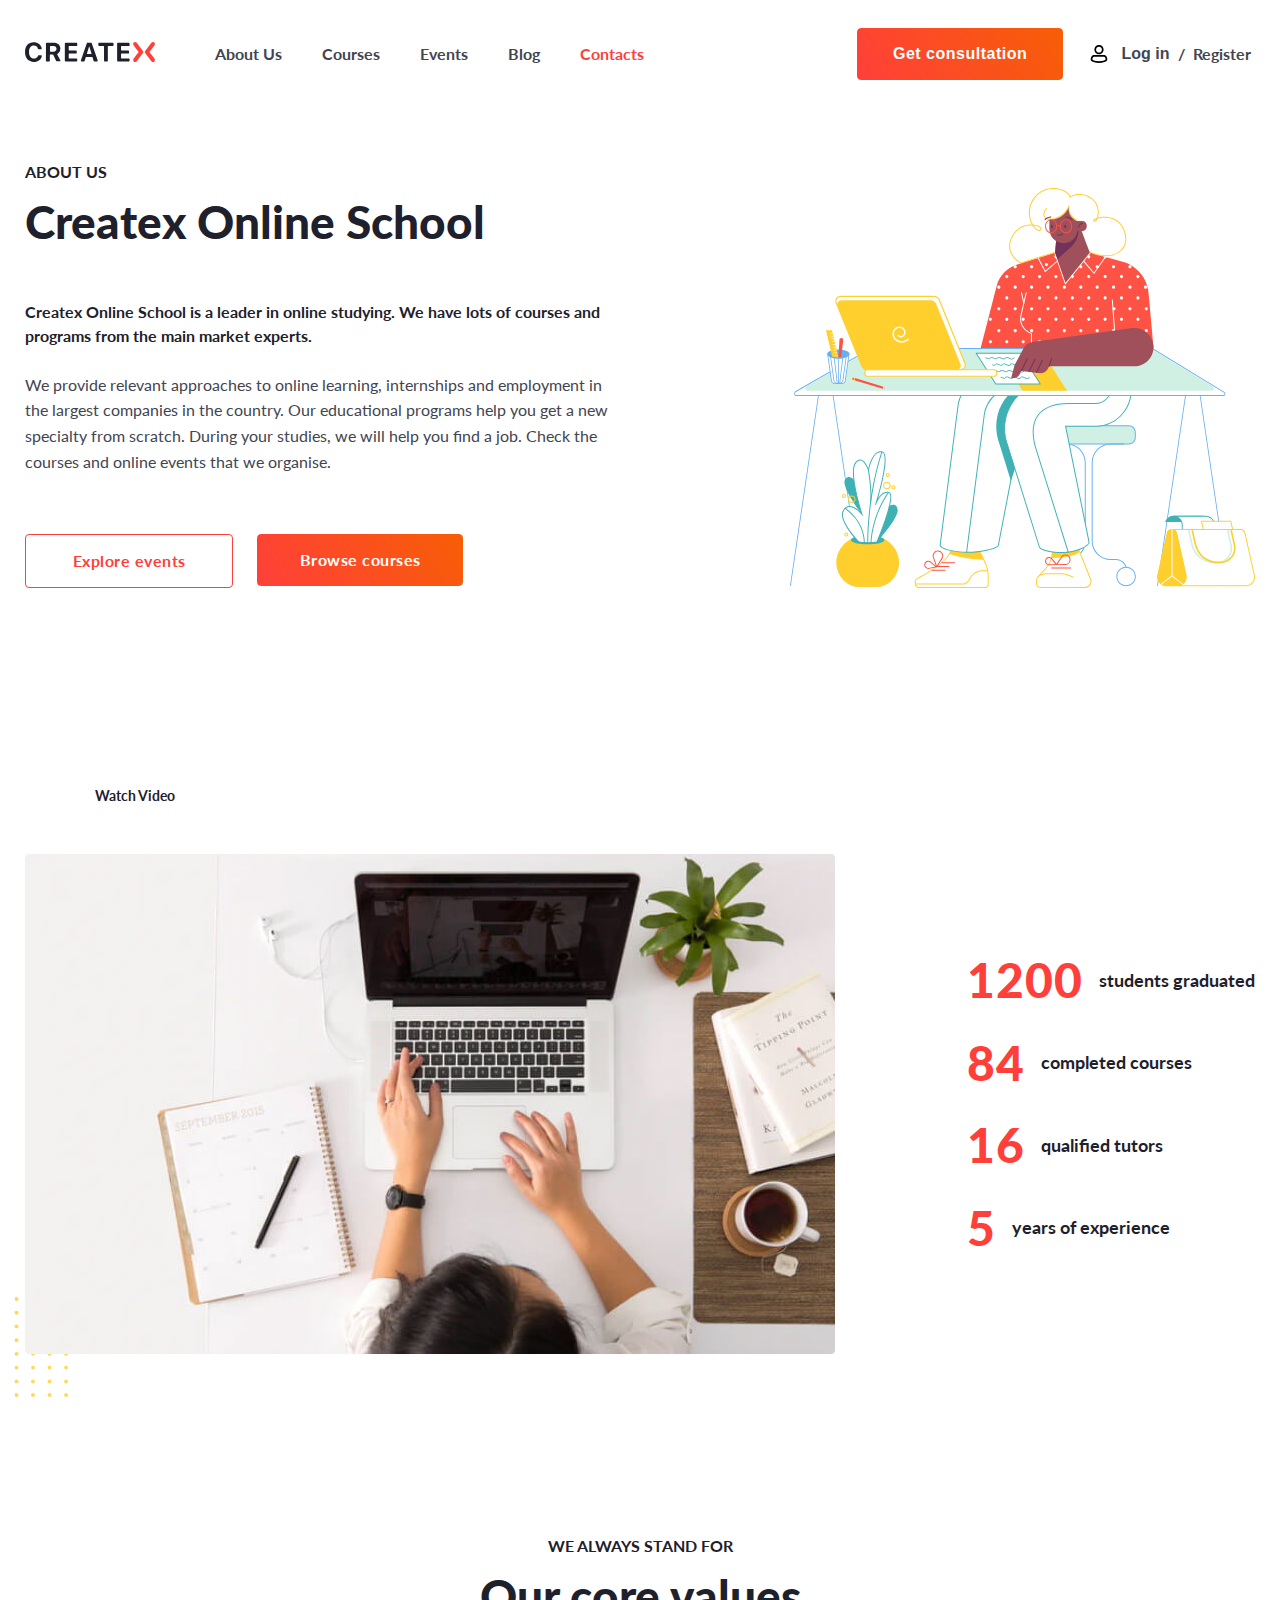
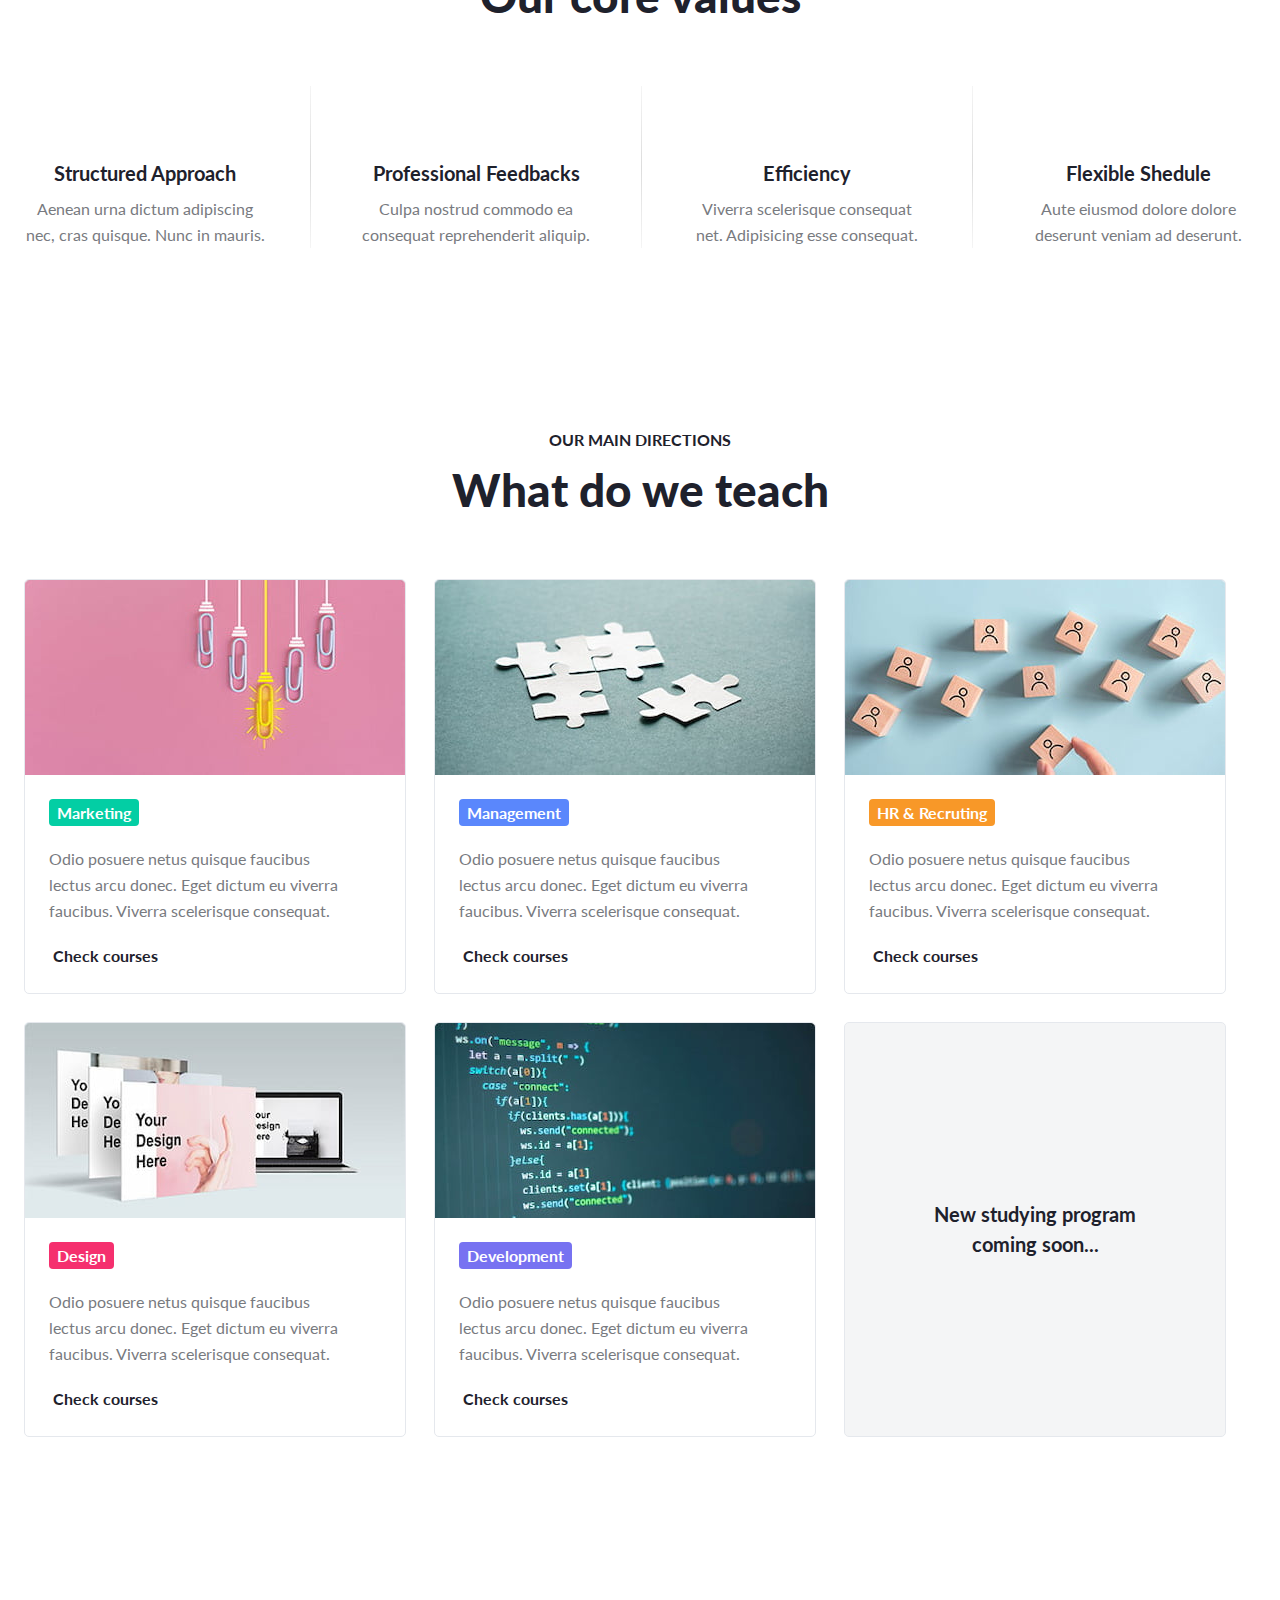
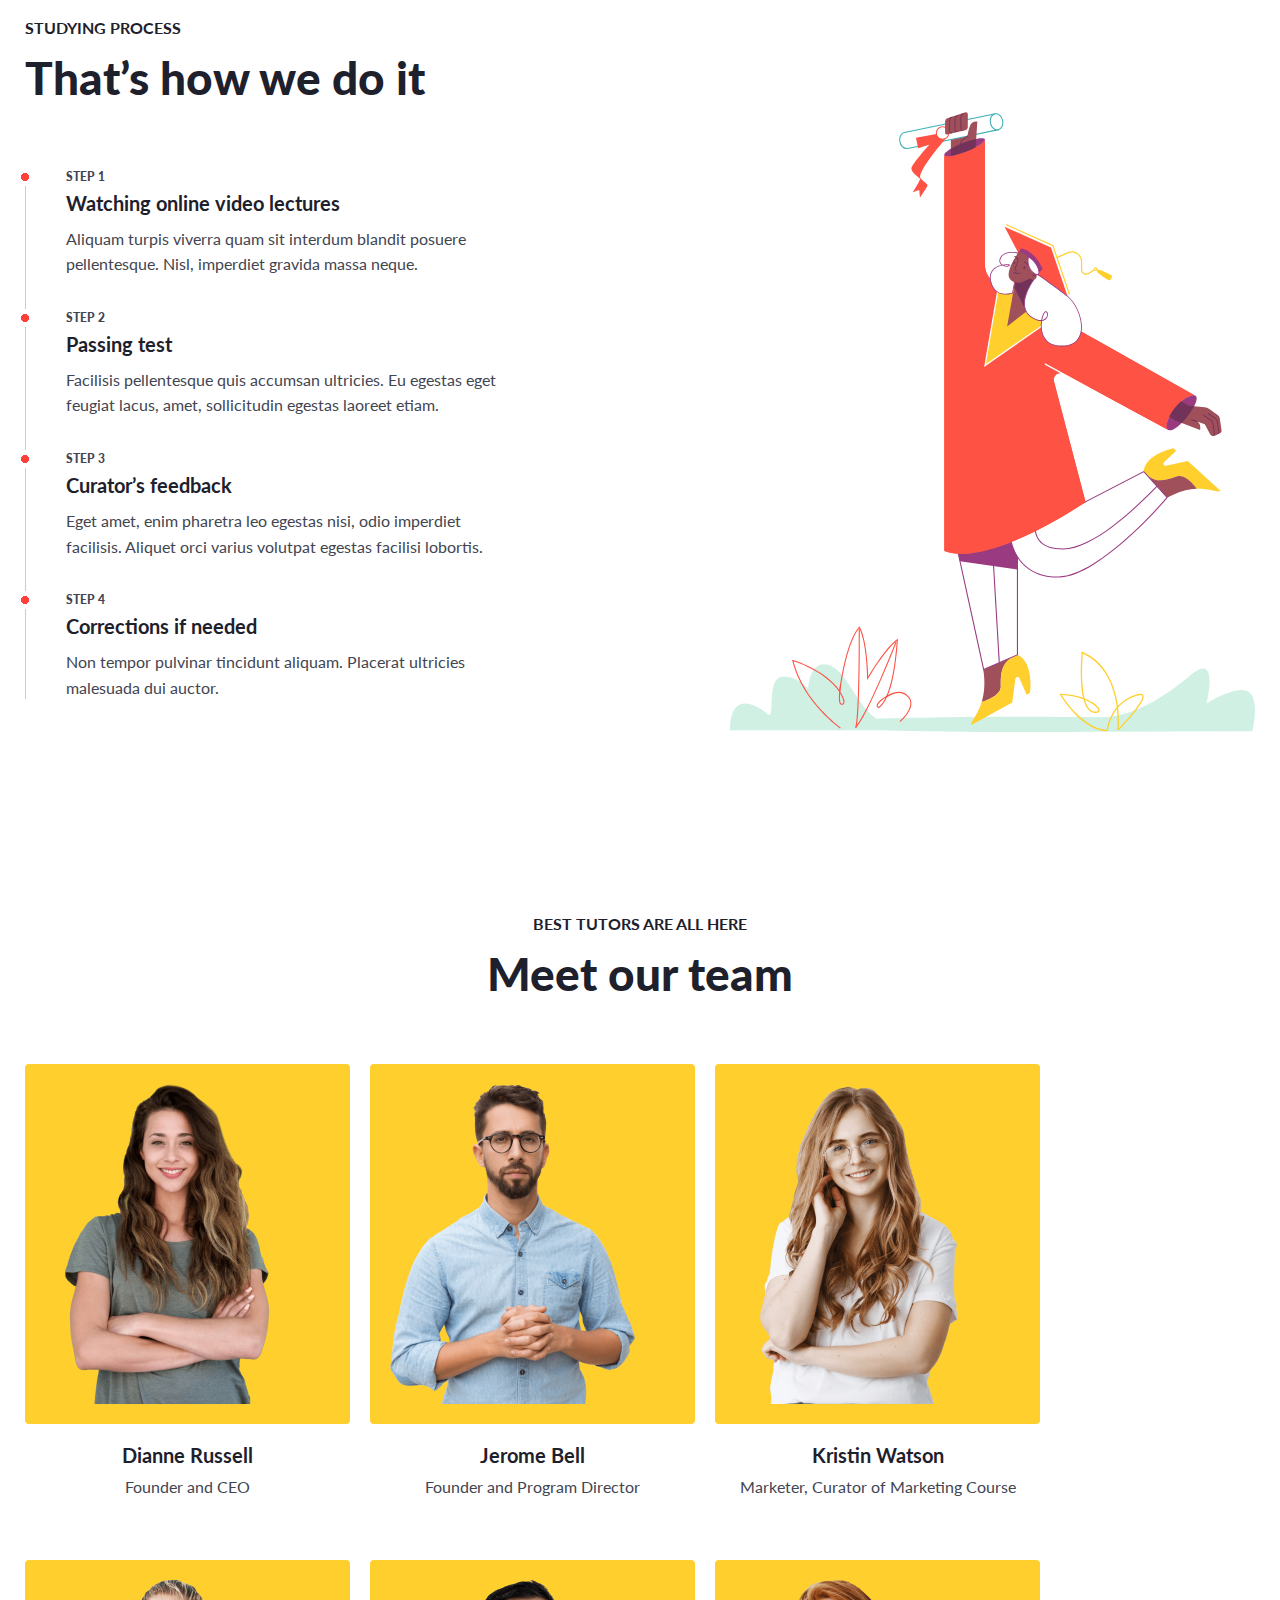
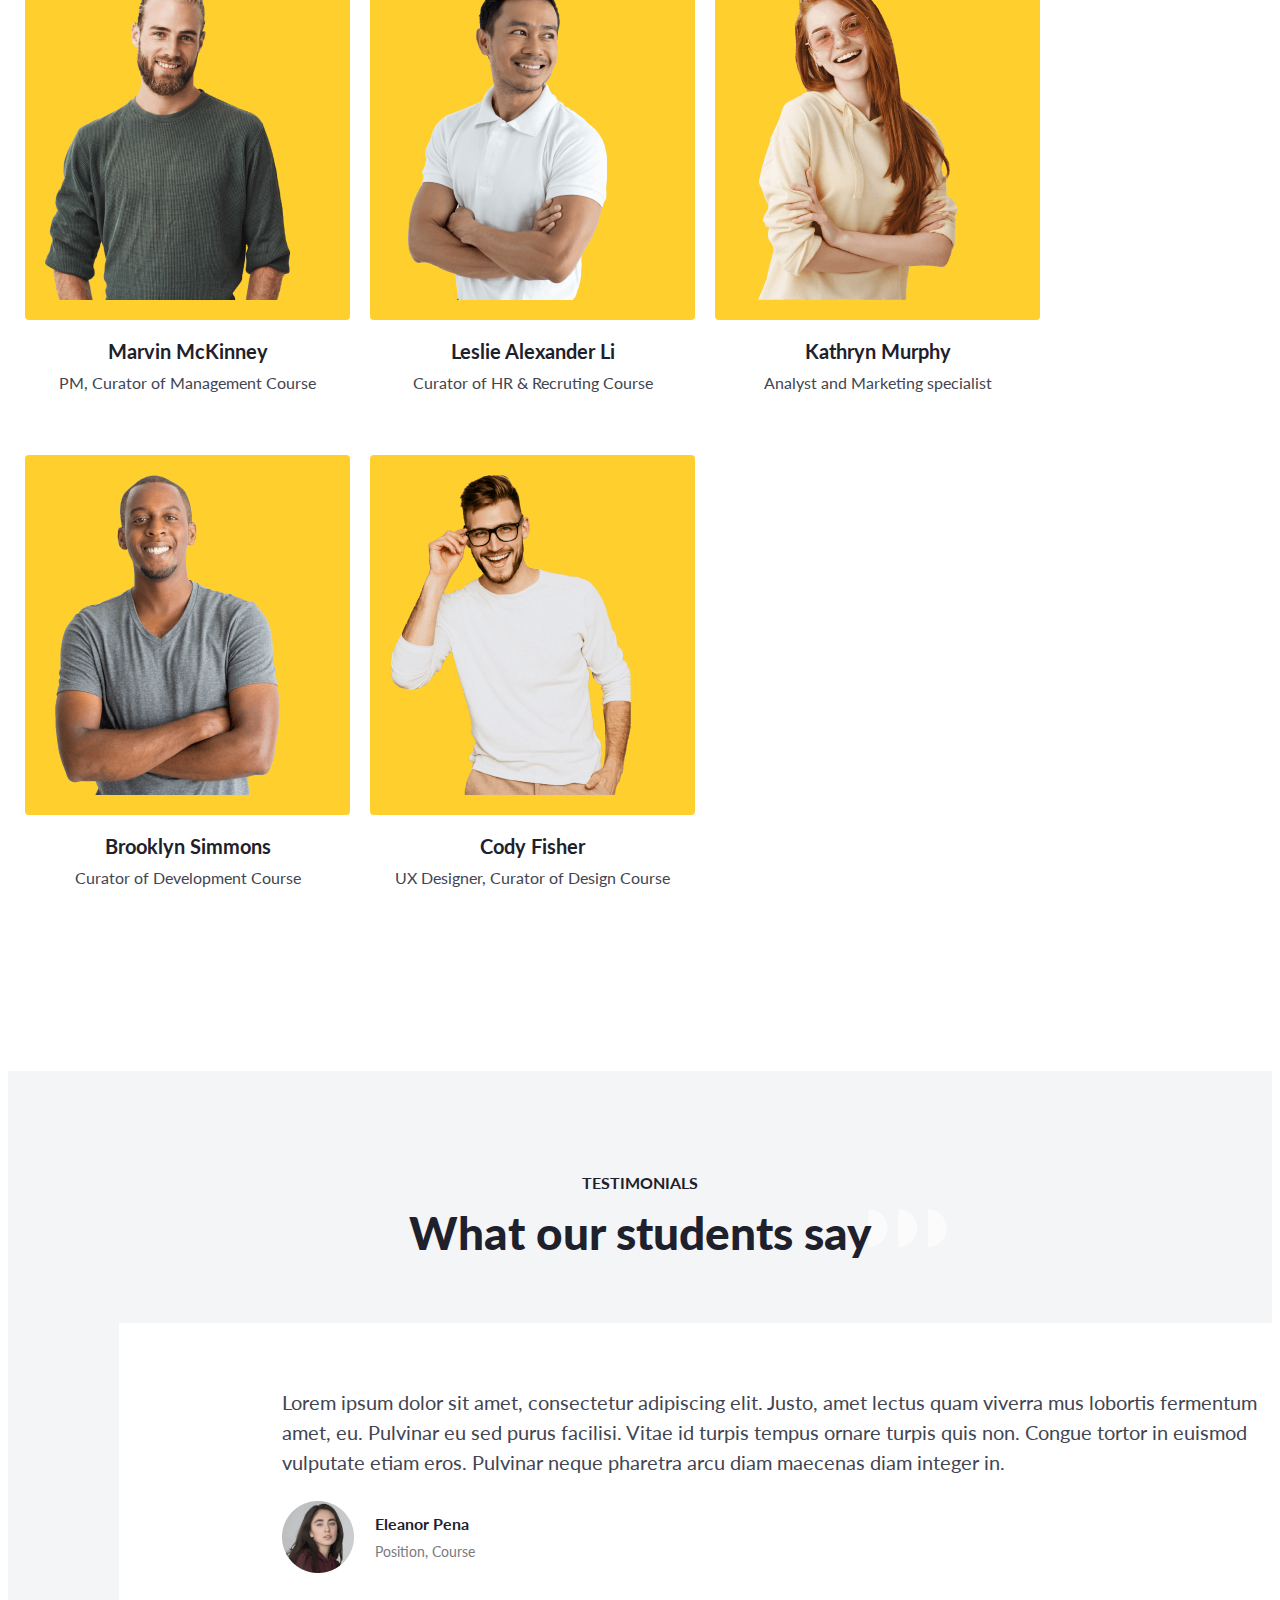
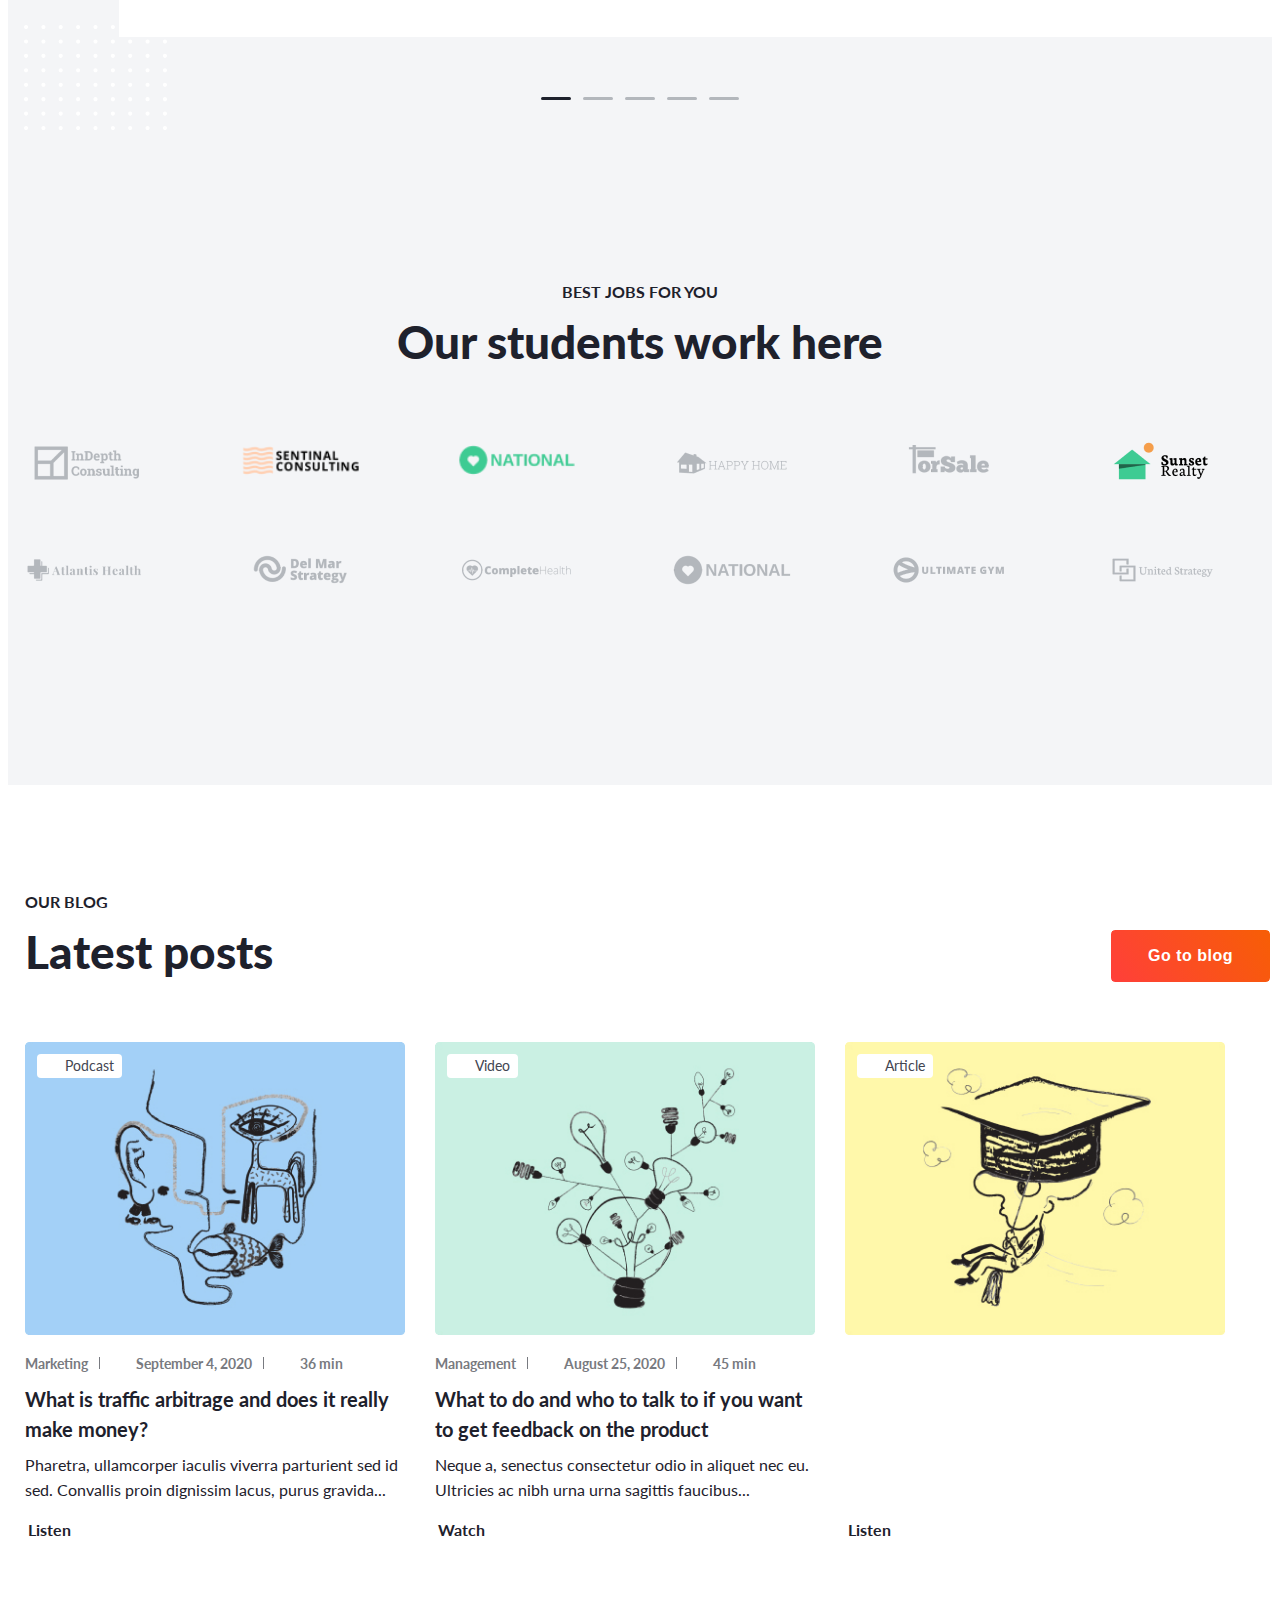
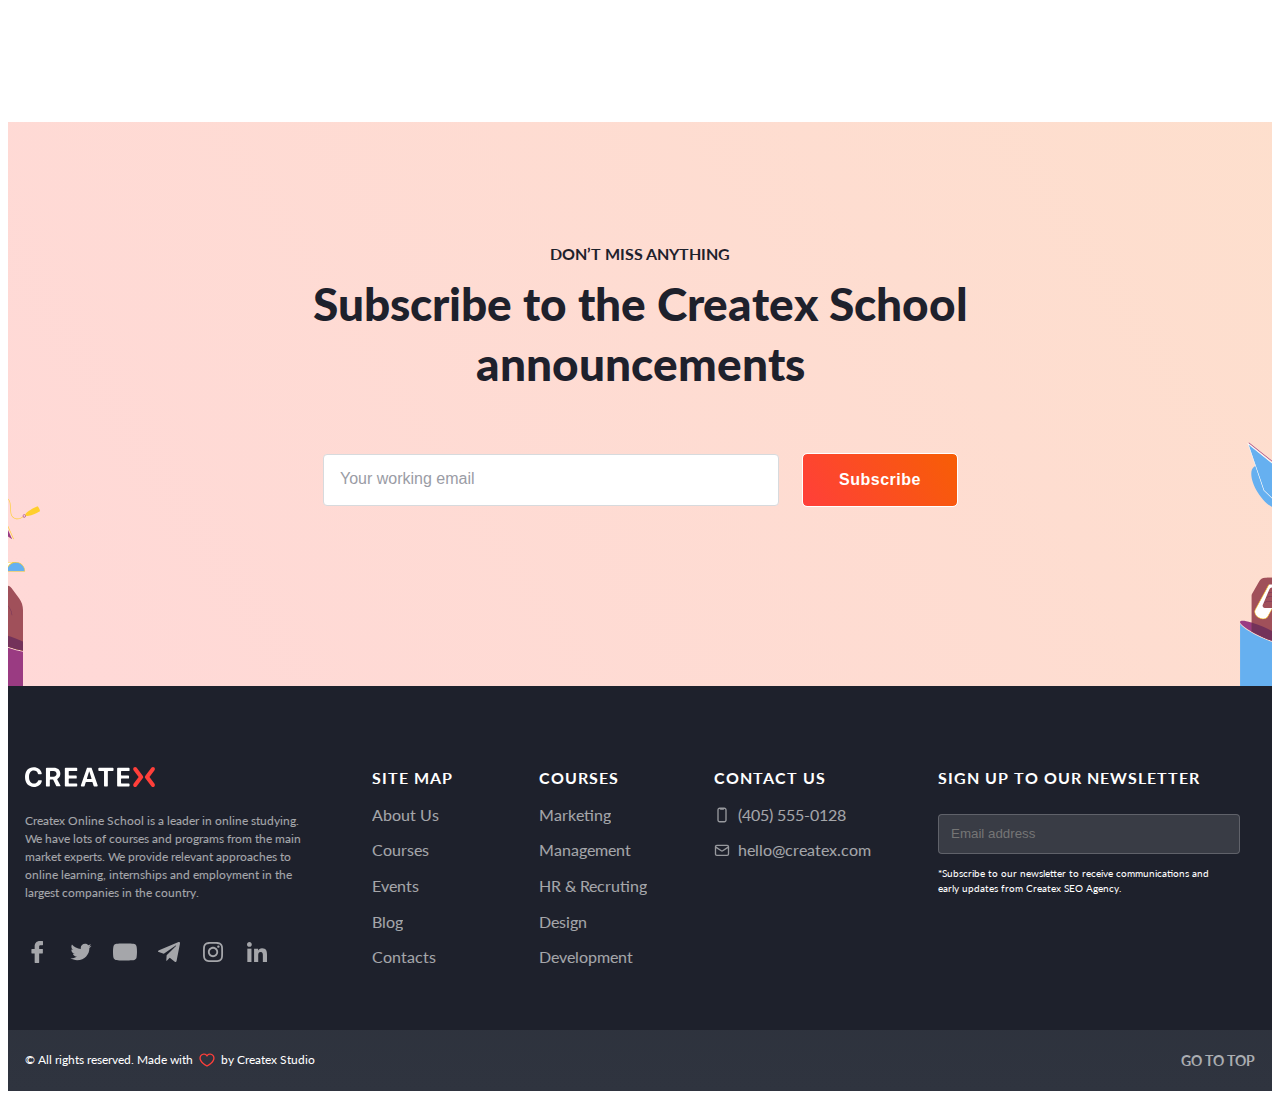
==== commit 29052396: "Update about.html" ====
--- a/about.html
+++ b/about.html
@@ -1,616 +1,630 @@
 <!DOCTYPE html>
 <html lang="en">
-	<head>
-		<meta charset="UTF-8" />
-		<meta http-equiv="X-UA-Compatible" content="IE=edge" />
-		<meta name="viewport" content="width=device-width, initial-scale=1.0" />
-		<link rel="preconnect" href="https://fonts.googleapis.com" />
-		<link rel="preconnect" href="https://fonts.gstatic.com" crossorigin />
-		<link href="https://fonts.googleapis.com/css2?family=Lato:wght@400;700;900&display=swap" rel="stylesheet" />
-		<link
-			rel="stylesheet"
-			href="https://cdnjs.cloudflare.com/ajax/libs/modern-normalize/1.1.0/modern-normalize.min.css"
-			integrity="sha512-wpPYUAdjBVSE4KJnH1VR1HeZfpl1ub8YT/NKx4PuQ5NmX2tKuGu6U/JRp5y+Y8XG2tV+wKQpNHVUX03MfMFn9Q=="
-			crossorigin="anonymous"
-			referrerpolicy="no-referrer"
-		/>
-		<link rel="stylesheet" href="./css/about.css" />
-		<title>About Us</title>
-	</head>
-
-	<body id="top">
-		<header class="header section section--header">
-			<div class="container container--header">
-				<nav class="header__nav">
-					<ul class="header__nav-list">
-						<li class="header__nav-item">
-							<a class="header__nav-link" href="./index.html">
-								<svg class="header__logo-icon" width="130" height="22">
-									<use href="./images/icons.svg#icon-logo"></use>
-								</svg>
-							</a>
-						</li>
-						<li class="header__nav-item">
-							<a class="header__nav-link header__nav-link--current" href="">About Us</a>
-						</li>
-						<li class="header__nav-item">
-							<a class="header__nav-link" href="">Courses</a>
-						</li>
-						<li class="header__nav-item">
-							<a class="header__nav-link" href="">Events</a>
-						</li>
-						<li class="header__nav-item">
-							<a class="header__nav-link" href="">Blog</a>
-						</li>
-						<li class="header__nav-item">
-							<a class="header__nav-link" href="">Contacts</a>
-						</li>
-					</ul>
-				</nav>
-				<button class="btn btn--header" type="button">Get consultation</button>
-				<ul class="header__authorization">
-					<li class="header__authorization-item">
-						<svg class="header__authorization-icon" width="20" height="20">
-							<use class="header__authorization-icon" href="./images/icons.svg#icon-person"></use>
+
+<head>
+	<meta charset="UTF-8" />
+	<meta http-equiv="X-UA-Compatible" content="IE=edge" />
+	<meta name="viewport" content="width=device-width, initial-scale=1.0" />
+	<link rel="preconnect" href="https://fonts.googleapis.com" />
+	<link rel="preconnect" href="https://fonts.gstatic.com" crossorigin />
+	<link href="https://fonts.googleapis.com/css2?family=Lato:wght@400;700;900&display=swap" rel="stylesheet" />
+	<link rel="stylesheet" href="https://cdnjs.cloudflare.com/ajax/libs/modern-normalize/1.1.0/modern-normalize.min.css"
+		integrity="sha512-wpPYUAdjBVSE4KJnH1VR1HeZfpl1ub8YT/NKx4PuQ5NmX2tKuGu6U/JRp5y+Y8XG2tV+wKQpNHVUX03MfMFn9Q=="
+		crossorigin="anonymous" referrerpolicy="no-referrer" />
+	<link rel="stylesheet" href="./css/about.css" />
+	<title>About Us</title>
+</head>
+
+<body id="top">
+	<header class="header section section--header">
+		<div class="container container--header">
+			<nav class="header__nav">
+				<ul class="header__nav-list">
+					<li class="header__nav-item">
+						<a class="header__nav-link" href="./index.html">
+							<svg class="header__logo-icon" width="130" height="22">
+								<use href="./images/icons.svg#icon-logo"></use>
+							</svg>
+						</a>
+					</li>
+					<li class="header__nav-item">
+						<a class="header__nav-link " href="./index.html">About Us</a>
+					</li>
+					<li class="header__nav-item">
+						<a class="header__nav-link" href="./courses.html">Courses</a>
+					</li>
+					<li class="header__nav-item">
+						<a class="header__nav-link" href="./events-grid-view.html">Events</a>
+					</li>
+					<li class="header__nav-item">
+						<a class="header__nav-link" href="./blog.html">Blog</a>
+					</li>
+					<li class="header__nav-item">
+						<a class="header__nav-link header__nav-link--current" href="">Contacts</a>
+					</li>
+				</ul>
+			</nav>
+			<button class="btn btn--header" type="button">Get consultation</button>
+			<ul class="header__authorization">
+				<li class="header__authorization-item">
+					<svg class="header__authorization-icon" width="20" height="20">
+						<use class="header__authorization-icon" href="./images/icons.svg#icon-person"></use>
+					</svg>
+				</li>
+				<li class="header__authorization-item">
+					<button class="header__authorization-sign-in" href="">&nbspLog in&nbsp</button>
+				</li>
+				<li class="header__authorization-item">
+					<span class="header__authorization-slash">&nbsp/&nbsp</span>
+				</li>
+				<li class="header__authorization-item">
+					<a class="header__authorization-sign-up" href="">&nbspRegister&nbsp</a>
+				</li>
+			</ul>
+		</div>
+	</header>
+	<main>
+		<section class="about section section--about">
+			<div class="container container--about">
+				<h3 class="third-header third-header--about">About us</h3>
+				<h1 class="main-header main-header--about">Createx Online School</h1>
+				<p class="bold-text bold-text--about">
+					Createx Online School is a leader in online studying. We have lots of courses and programs from the
+					main
+					market experts.
+				</p>
+				<p class="normal-text normal-text--about">
+					We provide relevant approaches to online learning, internships and employment in the largest
+					companies in
+					the country. Our educational programs help you get a new specialty from scratch. During your
+					studies, we
+					will help you find a job. Check the courses and online events that we organise.
+				</p>
+				<ul class="about__btns-list">
+					<li class="about__btns-item">
+						<a class="btn-link btn-link--empty" href="">Explore events</a>
+					</li>
+					<li class="about__btns-item">
+						<a class="btn-link" href="#footer">Browse courses</a>
+					</li>
+				</ul>
+			</div>
+		</section>
+		<section class="stat section section--stat">
+			<div class="container container--stat">
+				<div class="stat__play-btn-container">
+					<button class="stat__play-btn" type="button">
+						<svg class="stat__play-video-icon" width="52" height="52">
+							<use href="./images/icons.svg#icon-play-video"></use>
 						</svg>
-					</li>
-					<li class="header__authorization-item">
-						<button class="header__authorization-sign-in" href="">&nbspLog in&nbsp</button>
-					</li>
-					<li class="header__authorization-item">
-						<span class="header__authorization-slash">&nbsp/&nbsp</span>
-					</li>
-					<li class="header__authorization-item">
-						<a class="header__authorization-sign-up" href="">&nbspRegister&nbsp</a>
-					</li>
-				</ul>
-			</div>
-		</header>
-		<main>
-			<section class="about section section--about">
-				<div class="container container--about">
-					<h3 class="third-header third-header--about">About us</h3>
-					<h1 class="main-header main-header--about">Createx Online School</h1>
-					<p class="bold-text bold-text--about">
-						Createx Online School is a leader in online studying. We have lots of courses and programs from the main
-						market experts.
-					</p>
-					<p class="normal-text normal-text--about">
-						We provide relevant approaches to online learning, internships and employment in the largest companies in
-						the country. Our educational programs help you get a new specialty from scratch. During your studies, we
-						will help you find a job. Check the courses and online events that we organise.
-					</p>
-					<ul class="about__btns-list">
-						<li class="about__btns-item">
-							<a class="btn-link btn-link--empty" href="">Explore events</a>
-						</li>
-						<li class="about__btns-item">
-							<a class="btn-link" href="#footer">Browse courses</a>
+					</button>
+					<span class="stat__play-btn-text">Watch Video</span>
+				</div>
+				<div class="stat__list-container">
+					<div class="stat_background"></div>
+					<ul class="stat__list">
+						<li class="stat__item">
+							<span class="stat__number">1200</span>
+							<span class="stat__text">students graduated</span>
+						</li>
+						<li class="stat__item">
+							<span class="stat__number">84</span>
+							<span class="stat__text">completed courses</span>
+						</li>
+						<li class="stat__item">
+							<span class="stat__number">16</span>
+							<span class="stat__text">qualified tutors</span>
+						</li>
+						<li class="stat__item">
+							<span class="stat__number">5</span>
+							<span class="stat__text">years of experience</span>
 						</li>
 					</ul>
 				</div>
-			</section>
-			<section class="stat section section--stat">
-				<div class="container container--stat">
-					<div class="stat__play-btn-container">
-						<button class="stat__play-btn" type="button">
-							<svg class="stat__play-video-icon" width="52" height="52">
-								<use href="./images/icons.svg#icon-play-video"></use>
-							</svg>
-						</button>
-						<span class="stat__play-btn-text">Watch Video</span>
-					</div>
-					<div class="stat__list-container">
-						<div class="stat_background"></div>
-						<ul class="stat__list">
-							<li class="stat__item">
-								<span class="stat__number">1200</span>
-								<span class="stat__text">students graduated</span>
-							</li>
-							<li class="stat__item">
-								<span class="stat__number">84</span>
-								<span class="stat__text">completed courses</span>
-							</li>
-							<li class="stat__item">
-								<span class="stat__number">16</span>
-								<span class="stat__text">qualified tutors</span>
-							</li>
-							<li class="stat__item">
-								<span class="stat__number">5</span>
-								<span class="stat__text">years of experience</span>
-							</li>
-						</ul>
-					</div>
-				</div>
-			</section>
-			<section class="values section section--values">
-				<div class="container container--values">
-					<h3 class="third-header third-header--values">We always stand for</h3>
-					<h2 class="second-header second-header--values">Our core values</h2>
-					<div class="value__list-container">
-						<ul class="value__list">
-							<li class="value__item">
-								<div class="value__item-container">
-									<svg class="value__icon" width="48" height="48">
-										<use href="./images/icons.svg#icon-structure"></use>
-									</svg>
-									<h4 class="value__item-header">Structured Approach</h4>
-									<p class="value__item-text">Aenean urna dictum adipiscing nec, cras quisque. Nunc in mauris.</p>
-								</div>
-							</li>
-							<li class="value__item">
-								<div class="value__item-container">
-									<svg class="value__icon" width="48" height="48">
-										<use href="./images/icons.svg#icon-chat"></use>
-									</svg>
-									<h4 class="value__item-header">Professional Feedbacks</h4>
-									<p class="value__item-text">Culpa nostrud commodo ea consequat reprehenderit aliquip.</p>
-								</div>
-							</li>
-							<li class="value__item">
-								<div class="value__item-container">
-									<svg class="value__icon" width="48" height="48">
-										<use href="./images/icons.svg#icon-target"></use>
-									</svg>
-									<h4 class="value__item-header">Efficiency</h4>
-									<p class="value__item-text">Viverra scelerisque consequat net. Adipisicing esse consequat.</p>
-								</div>
-							</li>
-							<li class="value__item">
-								<div class="value__item-container">
-									<svg class="value__icon" width="48" height="48">
-										<use href="./images/icons.svg#icon-calendar"></use>
-									</svg>
-									<h4 class="value__item-header">Flexible Shedule</h4>
-									<p class="value__item-text">Aute eiusmod dolore dolore deserunt veniam ad deserunt.</p>
-								</div>
-							</li>
-						</ul>
-					</div>
-				</div>
-			</section>
-			<section class="directions section section--directions">
-				<div class="container container--directions">
-					<h3 class="third-header third-header--directions">our main directions</h3>
-					<h2 class="second-header second-header--directions">What do we teach</h2>
-					<ul class="directions__list">
-						<li class="directions__item">
-							<img src="./images/marketing.jpg" alt="five paper clips" width=" 380" />
-							<div class="directions__item-description">
-								<h4 class="directions__item-header directions__item-header-1">Marketing</h4>
-								<p class="directions__item-text">
-									Odio posuere netus quisque faucibus lectus arcu donec. Eget dictum eu viverra faucibus. Viverra
-									scelerisque consequat.
-								</p>
-								<a class="directions__item-link" href="">
-									Check courses
-									<svg class="directions__red-arrow" width="24" height="24">
-										<use href="./images/icons.svg#icon-red-arrow"></use>
-									</svg>
-								</a>
+			</div>
+		</section>
+		<section class="values section section--values">
+			<div class="container container--values">
+				<h3 class="third-header third-header--values">We always stand for</h3>
+				<h2 class="second-header second-header--values">Our core values</h2>
+				<div class="value__list-container">
+					<ul class="value__list">
+						<li class="value__item">
+							<div class="value__item-container">
+								<svg class="value__icon" width="48" height="48">
+									<use href="./images/icons.svg#icon-structure"></use>
+								</svg>
+								<h4 class="value__item-header">Structured Approach</h4>
+								<p class="value__item-text">Aenean urna dictum adipiscing nec, cras quisque. Nunc in
+									mauris.</p>
 							</div>
 						</li>
-						<li class="directions__item">
-							<img src="./images/management.jpg" alt="puzzle" width=" 380" />
-							<div class="directions__item-description">
-								<h4 class="directions__item-header directions__item-header-2">Management</h4>
-								<p class="directions__item-text">
-									Odio posuere netus quisque faucibus lectus arcu donec. Eget dictum eu viverra faucibus. Viverra
-									scelerisque consequat.
-								</p>
-								<a class="directions__item-link" href="">
-									Check courses
-									<svg class="directions__red-arrow" width="24" height="24">
-										<use href="./images/icons.svg#icon-red-arrow"></use>
-									</svg>
-								</a>
-							</div>
-						</li>
-						<li class="directions__item">
-							<img src="./images/recruting.jpg" alt="cubes" width=" 380" />
-							<div class="directions__item-description">
-								<h4 class="directions__item-header directions__item-header-3">HR & Recruting</h4>
-								<p class="directions__item-text">
-									Odio posuere netus quisque faucibus lectus arcu donec. Eget dictum eu viverra faucibus. Viverra
-									scelerisque consequat.
-								</p>
-								<a class="directions__item-link" href="">
-									Check courses
-									<svg class="directions__red-arrow" width="24" height="24">
-										<use href="./images/icons.svg#icon-red-arrow"></use>
-									</svg>
-								</a>
-							</div>
-						</li>
-						<li class="directions__item">
-							<img src="./images/design.jpg" alt="three design examples" width=" 380" />
-							<div class="directions__item-description">
-								<h4 class="directions__item-header directions__item-header-4">Design</h4>
-								<p class="directions__item-text">
-									Odio posuere netus quisque faucibus lectus arcu donec. Eget dictum eu viverra faucibus. Viverra
-									scelerisque consequat.
-								</p>
-								<a class="directions__item-link" href="">
-									Check courses
-									<svg class="directions__red-arrow" width="24" height="24">
-										<use href="./images/icons.svg#icon-red-arrow"></use>
-									</svg>
-								</a>
-							</div>
-						</li>
-						<li class="directions__item">
-							<img src="./images/development.jpg" alt="code on the screen" width=" 380" />
-							<div class="directions__item-description">
-								<h4 class="directions__item-header directions__item-header-5">Development</h4>
-								<p class="directions__item-text">
-									Odio posuere netus quisque faucibus lectus arcu donec. Eget dictum eu viverra faucibus. Viverra
-									scelerisque consequat.
-								</p>
-								<a class="directions__item-link" href="">
-									Check courses
-									<svg class="directions__red-arrow" width="24" height="24">
-										<use href="./images/icons.svg#icon-red-arrow"></use>
-									</svg>
-								</a>
-							</div>
-						</li>
-						<li class="directions__item directions__item--last">
-							<div class="directions__item-description">
-								<p class="directions__item-text">
-									New studying program
-									<br />
-									coming soon...
+						<li class="value__item">
+							<div class="value__item-container">
+								<svg class="value__icon" width="48" height="48">
+									<use href="./images/icons.svg#icon-chat"></use>
+								</svg>
+								<h4 class="value__item-header">Professional Feedbacks</h4>
+								<p class="value__item-text">Culpa nostrud commodo ea consequat reprehenderit aliquip.
 								</p>
 							</div>
 						</li>
+						<li class="value__item">
+							<div class="value__item-container">
+								<svg class="value__icon" width="48" height="48">
+									<use href="./images/icons.svg#icon-target"></use>
+								</svg>
+								<h4 class="value__item-header">Efficiency</h4>
+								<p class="value__item-text">Viverra scelerisque consequat net. Adipisicing esse
+									consequat.</p>
+							</div>
+						</li>
+						<li class="value__item">
+							<div class="value__item-container">
+								<svg class="value__icon" width="48" height="48">
+									<use href="./images/icons.svg#icon-calendar"></use>
+								</svg>
+								<h4 class="value__item-header">Flexible Shedule</h4>
+								<p class="value__item-text">Aute eiusmod dolore dolore deserunt veniam ad deserunt.</p>
+							</div>
+						</li>
 					</ul>
 				</div>
-			</section>
-			<section class="studying-process section section--studying-process">
-				<div class="container container__studying-process">
-					<h3 class="third-header">Studying process</h3>
-					<h2 class="second-header">That’s how we do it</h2>
-					<div class="studying-process__list-container">
-						<ul class="studying-process__list">
-							<li class="studying-process__item">
-								<h4 class="studying-process__item-first-header">STEP 1</h4>
-								<h5 class="studying-process__item-second-header">Watching online video lectures</h5>
-								<p class="studying-process__item-text">
-									Aliquam turpis viverra quam sit interdum blandit posuere pellentesque. Nisl, imperdiet gravida massa
-									neque.
-								</p>
-							</li>
-							<li class="studying-process__item">
-								<h4 class="studying-process__item-first-header">STEP 2</h4>
-								<h5 class="studying-process__item-second-header">Passing test</h5>
-								<p class="studying-process__item-text">
-									Facilisis pellentesque quis accumsan ultricies. Eu egestas eget feugiat lacus, amet, sollicitudin
-									egestas laoreet etiam.
-								</p>
-							</li>
-							<li class="studying-process__item">
-								<h4 class="studying-process__item-first-header">STEP 3</h4>
-								<h5 class="studying-process__item-second-header">Curator’s feedback</h5>
-								<p class="studying-process__item-text">
-									Eget amet, enim pharetra leo egestas nisi, odio imperdiet facilisis. Aliquet orci varius volutpat
-									egestas facilisi lobortis.
-								</p>
-							</li>
-							<li class="studying-process__item">
-								<h4 class="studying-process__item-first-header">STEP 4</h4>
-								<h5 class="studying-process__item-second-header">Corrections if needed</h5>
-								<p class="studying-process__item-text">
-									Non tempor pulvinar tincidunt aliquam. Placerat ultricies malesuada dui auctor.
-								</p>
-							</li>
-						</ul>
-					</div>
-				</div>
-			</section>
-			<section class="team section section--team">
-				<div class="container container--team">
-					<h3 class="third-header third-header--team">Best tutors are all here</h3>
-					<h2 class="second-header second-header--team">Meet our team</h2>
-					<ul class="team__list">
-						<li class="team__item">
-							<div class="team__item-img">
-								<img src="./images/team/dianne.png" alt="Dianne" />
-								<ul class="team__item-sm-list">
-									<li class="team__item-sm-item">
-										<a class="team__item-sm-link" href="">
-											<svg class="team__item-sm-icon" width="20" height="20">
-												<use href="./images/icons.svg#icon-facebook"></use>
-											</svg>
-										</a>
-									</li>
-									<li class="team__item-sm-item">
-										<a class="team__item-sm-link" href="">
-											<svg class="team__item-sm-icon" width="20" height="20">
-												<use href="./images/icons.svg#icon-instagram"></use>
-											</svg>
-										</a>
-									</li>
-									<li class="team__item-sm-item">
-										<a class="team__item-sm-link" href="">
-											<svg class="team__item-sm-icon" width="20" height="20">
-												<use href="./images/icons.svg#icon-linked-in"></use>
-											</svg>
-										</a>
-									</li>
-								</ul>
-							</div>
-							<div class="team__item-description">
-								<h4 class="team__item-header">Dianne Russell</h4>
-								<p class="team__item-text">Founder and CEO</p>
-							</div>
-						</li>
-
-						<li class="team__item">
-							<div class="team__item-img">
-								<img src="./images/team/jerome.png" alt="Jerome" />
-								<ul class="team__item-sm-list">
-									<li class="team__item-sm-item">
-										<a class="team__item-sm-link" href="">
-											<svg class="team__item-sm-icon" width="20" height="20">
-												<use href="./images/icons.svg#icon-facebook"></use>
-											</svg>
-										</a>
-									</li>
-									<li class="team__item-sm-item">
-										<a class="team__item-sm-link" href="">
-											<svg class="team__item-sm-icon" width="20" height="20">
-												<use href="./images/icons.svg#icon-instagram"></use>
-											</svg>
-										</a>
-									</li>
-									<li class="team__item-sm-item">
-										<a class="team__item-sm-link" href="">
-											<svg class="team__item-sm-icon" width="20" height="20">
-												<use href="./images/icons.svg#icon-linked-in"></use>
-											</svg>
-										</a>
-									</li>
-								</ul>
-							</div>
-							<div class="team__item-description">
-								<h4 class="team__item-header">Jerome Bell</h4>
-								<p class="team__item-text">Founder and Program Director</p>
-							</div>
-						</li>
-
-						<li class="team__item">
-							<div class="team__item-img">
-								<img src="./images/team/kristin.png" alt="Kristin" />
-								<ul class="team__item-sm-list">
-									<li class="team__item-sm-item">
-										<a class="team__item-sm-link" href="">
-											<svg class="team__item-sm-icon" width="20" height="20">
-												<use href="./images/icons.svg#icon-facebook"></use>
-											</svg>
-										</a>
-									</li>
-									<li class="team__item-sm-item">
-										<a class="team__item-sm-link" href="">
-											<svg class="team__item-sm-icon" width="20" height="20">
-												<use href="./images/icons.svg#icon-instagram"></use>
-											</svg>
-										</a>
-									</li>
-									<li class="team__item-sm-item">
-										<a class="team__item-sm-link" href="">
-											<svg class="team__item-sm-icon" width="20" height="20">
-												<use href="./images/icons.svg#icon-linked-in"></use>
-											</svg>
-										</a>
-									</li>
-								</ul>
-							</div>
-							<div class="team__item-description">
-								<h4 class="team__item-header">Kristin Watson</h4>
-								<p class="team__item-text">Marketer, Curator of Marketing Course</p>
-							</div>
-						</li>
-
-						<li class="team__item">
-							<div class="team__item-img">
-								<img src="./images/team/marvin.png" alt="marvin" />
-								<ul class="team__item-sm-list">
-									<li class="team__item-sm-item">
-										<a class="team__item-sm-link" href="">
-											<svg class="team__item-sm-icon" width="20" height="20">
-												<use href="./images/icons.svg#icon-facebook"></use>
-											</svg>
-										</a>
-									</li>
-									<li class="team__item-sm-item">
-										<a class="team__item-sm-link" href="">
-											<svg class="team__item-sm-icon" width="20" height="20">
-												<use href="./images/icons.svg#icon-instagram"></use>
-											</svg>
-										</a>
-									</li>
-									<li class="team__item-sm-item">
-										<a class="team__item-sm-link" href="">
-											<svg class="team__item-sm-icon" width="20" height="20">
-												<use href="./images/icons.svg#icon-linked-in"></use>
-											</svg>
-										</a>
-									</li>
-								</ul>
-							</div>
-							<div class="team__item-description">
-								<h4 class="team__item-header">Marvin McKinney</h4>
-								<p class="team__item-text">PM, Curator of Management Course</p>
-							</div>
-						</li>
-
-						<li class="team__item">
-							<div class="team__item-img">
-								<img src="./images/team/leslie.png" alt="Leslie" />
-								<ul class="team__item-sm-list">
-									<li class="team__item-sm-item">
-										<a class="team__item-sm-link" href="">
-											<svg class="team__item-sm-icon" width="20" height="20">
-												<use href="./images/icons.svg#icon-facebook"></use>
-											</svg>
-										</a>
-									</li>
-									<li class="team__item-sm-item">
-										<a class="team__item-sm-link" href="">
-											<svg class="team__item-sm-icon" width="20" height="20">
-												<use href="./images/icons.svg#icon-instagram"></use>
-											</svg>
-										</a>
-									</li>
-									<li class="team__item-sm-item">
-										<a class="team__item-sm-link" href="">
-											<svg class="team__item-sm-icon" width="20" height="20">
-												<use href="./images/icons.svg#icon-linked-in"></use>
-											</svg>
-										</a>
-									</li>
-								</ul>
-							</div>
-							<div class="team__item-description">
-								<h4 class="team__item-header">Leslie Alexander Li</h4>
-								<p class="team__item-text">Curator of HR & Recruting Course</p>
-							</div>
-						</li>
-
-						<li class="team__item">
-							<div class="team__item-img">
-								<img src="./images/team/kathryn.png" alt="Kathryn" />
-								<ul class="team__item-sm-list">
-									<li class="team__item-sm-item">
-										<a class="team__item-sm-link" href="">
-											<svg class="team__item-sm-icon" width="20" height="20">
-												<use href="./images/icons.svg#icon-facebook"></use>
-											</svg>
-										</a>
-									</li>
-									<li class="team__item-sm-item">
-										<a class="team__item-sm-link" href="">
-											<svg class="team__item-sm-icon" width="20" height="20">
-												<use href="./images/icons.svg#icon-instagram"></use>
-											</svg>
-										</a>
-									</li>
-									<li class="team__item-sm-item">
-										<a class="team__item-sm-link" href="">
-											<svg class="team__item-sm-icon" width="20" height="20">
-												<use href="./images/icons.svg#icon-linked-in"></use>
-											</svg>
-										</a>
-									</li>
-								</ul>
-							</div>
-							<div class="team__item-description">
-								<h4 class="team__item-header">Kathryn Murphy</h4>
-								<p class="team__item-text">Analyst and Marketing specialist</p>
-							</div>
-						</li>
-
-						<li class="team__item">
-							<div class="team__item-img">
-								<img src="./images/team/brooklyn.png" alt="Brooklyn" />
-								<ul class="team__item-sm-list">
-									<li class="team__item-sm-item">
-										<a class="team__item-sm-link" href="">
-											<svg class="team__item-sm-icon" width="20" height="20">
-												<use href="./images/icons.svg#icon-facebook"></use>
-											</svg>
-										</a>
-									</li>
-									<li class="team__item-sm-item">
-										<a class="team__item-sm-link" href="">
-											<svg class="team__item-sm-icon" width="20" height="20">
-												<use href="./images/icons.svg#icon-instagram"></use>
-											</svg>
-										</a>
-									</li>
-									<li class="team__item-sm-item">
-										<a class="team__item-sm-link" href="">
-											<svg class="team__item-sm-icon" width="20" height="20">
-												<use href="./images/icons.svg#icon-linked-in"></use>
-											</svg>
-										</a>
-									</li>
-								</ul>
-							</div>
-							<div class="team__item-description">
-								<h4 class="team__item-header">Brooklyn Simmons</h4>
-								<p class="team__item-text">Curator of Development Course</p>
-							</div>
-						</li>
-
-						<li class="team__item">
-							<div class="team__item-img">
-								<img src="./images/team/cody.png" alt="Cody" />
-								<ul class="team__item-sm-list">
-									<li class="team__item-sm-item">
-										<a class="team__item-sm-link" href="">
-											<svg class="team__item-sm-icon" width="20" height="20">
-												<use href="./images/icons.svg#icon-facebook"></use>
-											</svg>
-										</a>
-									</li>
-									<li class="team__item-sm-item">
-										<a class="team__item-sm-link" href="">
-											<svg class="team__item-sm-icon" width="20" height="20">
-												<use href="./images/icons.svg#icon-instagram"></use>
-											</svg>
-										</a>
-									</li>
-									<li class="team__item-sm-item">
-										<a class="team__item-sm-link" href="">
-											<svg class="team__item-sm-icon" width="20" height="20">
-												<use href="./images/icons.svg#icon-linked-in"></use>
-											</svg>
-										</a>
-									</li>
-								</ul>
-							</div>
-							<div class="team__item-description">
-								<h4 class="team__item-header">Cody Fisher</h4>
-								<p class="team__item-text">UX Designer, Curator of Design Course</p>
-							</div>
+			</div>
+		</section>
+		<section class="directions section section--directions">
+			<div class="container container--directions">
+				<h3 class="third-header third-header--directions">our main directions</h3>
+				<h2 class="second-header second-header--directions">What do we teach</h2>
+				<ul class="directions__list">
+					<li class="directions__item">
+						<img src="./images/marketing.jpg" alt="five paper clips" width=" 380" />
+						<div class="directions__item-description">
+							<h4 class="directions__item-header directions__item-header-1">Marketing</h4>
+							<p class="directions__item-text">
+								Odio posuere netus quisque faucibus lectus arcu donec. Eget dictum eu viverra faucibus.
+								Viverra
+								scelerisque consequat.
+							</p>
+							<a class="directions__item-link" href="">
+								Check courses
+								<svg class="directions__red-arrow" width="24" height="24">
+									<use href="./images/icons.svg#icon-red-arrow"></use>
+								</svg>
+							</a>
+						</div>
+					</li>
+					<li class="directions__item">
+						<img src="./images/management.jpg" alt="puzzle" width=" 380" />
+						<div class="directions__item-description">
+							<h4 class="directions__item-header directions__item-header-2">Management</h4>
+							<p class="directions__item-text">
+								Odio posuere netus quisque faucibus lectus arcu donec. Eget dictum eu viverra faucibus.
+								Viverra
+								scelerisque consequat.
+							</p>
+							<a class="directions__item-link" href="">
+								Check courses
+								<svg class="directions__red-arrow" width="24" height="24">
+									<use href="./images/icons.svg#icon-red-arrow"></use>
+								</svg>
+							</a>
+						</div>
+					</li>
+					<li class="directions__item">
+						<img src="./images/recruting.jpg" alt="cubes" width=" 380" />
+						<div class="directions__item-description">
+							<h4 class="directions__item-header directions__item-header-3">HR & Recruting</h4>
+							<p class="directions__item-text">
+								Odio posuere netus quisque faucibus lectus arcu donec. Eget dictum eu viverra faucibus.
+								Viverra
+								scelerisque consequat.
+							</p>
+							<a class="directions__item-link" href="">
+								Check courses
+								<svg class="directions__red-arrow" width="24" height="24">
+									<use href="./images/icons.svg#icon-red-arrow"></use>
+								</svg>
+							</a>
+						</div>
+					</li>
+					<li class="directions__item">
+						<img src="./images/design.jpg" alt="three design examples" width=" 380" />
+						<div class="directions__item-description">
+							<h4 class="directions__item-header directions__item-header-4">Design</h4>
+							<p class="directions__item-text">
+								Odio posuere netus quisque faucibus lectus arcu donec. Eget dictum eu viverra faucibus.
+								Viverra
+								scelerisque consequat.
+							</p>
+							<a class="directions__item-link" href="">
+								Check courses
+								<svg class="directions__red-arrow" width="24" height="24">
+									<use href="./images/icons.svg#icon-red-arrow"></use>
+								</svg>
+							</a>
+						</div>
+					</li>
+					<li class="directions__item">
+						<img src="./images/development.jpg" alt="code on the screen" width=" 380" />
+						<div class="directions__item-description">
+							<h4 class="directions__item-header directions__item-header-5">Development</h4>
+							<p class="directions__item-text">
+								Odio posuere netus quisque faucibus lectus arcu donec. Eget dictum eu viverra faucibus.
+								Viverra
+								scelerisque consequat.
+							</p>
+							<a class="directions__item-link" href="">
+								Check courses
+								<svg class="directions__red-arrow" width="24" height="24">
+									<use href="./images/icons.svg#icon-red-arrow"></use>
+								</svg>
+							</a>
+						</div>
+					</li>
+					<li class="directions__item directions__item--last">
+						<div class="directions__item-description">
+							<p class="directions__item-text">
+								New studying program
+								<br />
+								coming soon...
+							</p>
+						</div>
+					</li>
+				</ul>
+			</div>
+		</section>
+		<section class="studying-process section section--studying-process">
+			<div class="container container__studying-process">
+				<h3 class="third-header">Studying process</h3>
+				<h2 class="second-header">That’s how we do it</h2>
+				<div class="studying-process__list-container">
+					<ul class="studying-process__list">
+						<li class="studying-process__item">
+							<h4 class="studying-process__item-first-header">STEP 1</h4>
+							<h5 class="studying-process__item-second-header">Watching online video lectures</h5>
+							<p class="studying-process__item-text">
+								Aliquam turpis viverra quam sit interdum blandit posuere pellentesque. Nisl, imperdiet
+								gravida massa
+								neque.
+							</p>
+						</li>
+						<li class="studying-process__item">
+							<h4 class="studying-process__item-first-header">STEP 2</h4>
+							<h5 class="studying-process__item-second-header">Passing test</h5>
+							<p class="studying-process__item-text">
+								Facilisis pellentesque quis accumsan ultricies. Eu egestas eget feugiat lacus, amet,
+								sollicitudin
+								egestas laoreet etiam.
+							</p>
+						</li>
+						<li class="studying-process__item">
+							<h4 class="studying-process__item-first-header">STEP 3</h4>
+							<h5 class="studying-process__item-second-header">Curator’s feedback</h5>
+							<p class="studying-process__item-text">
+								Eget amet, enim pharetra leo egestas nisi, odio imperdiet facilisis. Aliquet orci varius
+								volutpat
+								egestas facilisi lobortis.
+							</p>
+						</li>
+						<li class="studying-process__item">
+							<h4 class="studying-process__item-first-header">STEP 4</h4>
+							<h5 class="studying-process__item-second-header">Corrections if needed</h5>
+							<p class="studying-process__item-text">
+								Non tempor pulvinar tincidunt aliquam. Placerat ultricies malesuada dui auctor.
+							</p>
 						</li>
 					</ul>
 				</div>
-			</section>
-			<section class="testimonials section section--testimonials">
-				<div class="container container--testimonials">
-					<h3 class="third-header third-header-testimonials">TESTIMONIALS</h3>
-					<h2 class="second-header second-header-testimonials">What our students say</h2>
-					<div class="testimonials__content">
-						<button class="testimonials__prev-btn" type="button">
-							<svg class="testimonials__prev-btn-icon" width="24" height="24">
-								<use href="./images/icons.svg#icon-prev-btn"></use>
-							</svg>
-						</button>
-
-						<ul class="testimonials__list">
-							<li class="testimonials__item" data-category="eleanor">
-								<div class="testimonials__item-container">
-									<p class="testimonials__text">
-										Lorem ipsum dolor sit amet, consectetur adipiscing elit. Justo, amet lectus quam viverra mus
-										lobortis fermentum amet, eu. Pulvinar eu sed purus facilisi. Vitae id turpis tempus ornare turpis
-										quis non. Congue tortor in euismod vulputate etiam eros. Pulvinar neque pharetra arcu diam maecenas
-										diam integer in.
-									</p>
-									<div class="pesponse__author">
-										<img src="./images/testimonials-eleanor.jpg" alt="Eleanor Pena" />
-										<div class="testimonials__author-description">
-											<h4 class="testimonials__author-name">Eleanor Pena</h4>
-											<p class="testimonials__author-info">Position, Course</p>
-										</div>
+			</div>
+		</section>
+		<section class="team section section--team">
+			<div class="container container--team">
+				<h3 class="third-header third-header--team">Best tutors are all here</h3>
+				<h2 class="second-header second-header--team">Meet our team</h2>
+				<ul class="team__list">
+					<li class="team__item">
+						<div class="team__item-img">
+							<img src="./images/team/dianne.png" alt="Dianne" />
+							<ul class="team__item-sm-list">
+								<li class="team__item-sm-item">
+									<a class="team__item-sm-link" href="">
+										<svg class="team__item-sm-icon" width="20" height="20">
+											<use href="./images/icons.svg#icon-facebook"></use>
+										</svg>
+									</a>
+								</li>
+								<li class="team__item-sm-item">
+									<a class="team__item-sm-link" href="">
+										<svg class="team__item-sm-icon" width="20" height="20">
+											<use href="./images/icons.svg#icon-instagram"></use>
+										</svg>
+									</a>
+								</li>
+								<li class="team__item-sm-item">
+									<a class="team__item-sm-link" href="">
+										<svg class="team__item-sm-icon" width="20" height="20">
+											<use href="./images/icons.svg#icon-linked-in"></use>
+										</svg>
+									</a>
+								</li>
+							</ul>
+						</div>
+						<div class="team__item-description">
+							<h4 class="team__item-header">Dianne Russell</h4>
+							<p class="team__item-text">Founder and CEO</p>
+						</div>
+					</li>
+
+					<li class="team__item">
+						<div class="team__item-img">
+							<img src="./images/team/jerome.png" alt="Jerome" />
+							<ul class="team__item-sm-list">
+								<li class="team__item-sm-item">
+									<a class="team__item-sm-link" href="">
+										<svg class="team__item-sm-icon" width="20" height="20">
+											<use href="./images/icons.svg#icon-facebook"></use>
+										</svg>
+									</a>
+								</li>
+								<li class="team__item-sm-item">
+									<a class="team__item-sm-link" href="">
+										<svg class="team__item-sm-icon" width="20" height="20">
+											<use href="./images/icons.svg#icon-instagram"></use>
+										</svg>
+									</a>
+								</li>
+								<li class="team__item-sm-item">
+									<a class="team__item-sm-link" href="">
+										<svg class="team__item-sm-icon" width="20" height="20">
+											<use href="./images/icons.svg#icon-linked-in"></use>
+										</svg>
+									</a>
+								</li>
+							</ul>
+						</div>
+						<div class="team__item-description">
+							<h4 class="team__item-header">Jerome Bell</h4>
+							<p class="team__item-text">Founder and Program Director</p>
+						</div>
+					</li>
+
+					<li class="team__item">
+						<div class="team__item-img">
+							<img src="./images/team/kristin.png" alt="Kristin" />
+							<ul class="team__item-sm-list">
+								<li class="team__item-sm-item">
+									<a class="team__item-sm-link" href="">
+										<svg class="team__item-sm-icon" width="20" height="20">
+											<use href="./images/icons.svg#icon-facebook"></use>
+										</svg>
+									</a>
+								</li>
+								<li class="team__item-sm-item">
+									<a class="team__item-sm-link" href="">
+										<svg class="team__item-sm-icon" width="20" height="20">
+											<use href="./images/icons.svg#icon-instagram"></use>
+										</svg>
+									</a>
+								</li>
+								<li class="team__item-sm-item">
+									<a class="team__item-sm-link" href="">
+										<svg class="team__item-sm-icon" width="20" height="20">
+											<use href="./images/icons.svg#icon-linked-in"></use>
+										</svg>
+									</a>
+								</li>
+							</ul>
+						</div>
+						<div class="team__item-description">
+							<h4 class="team__item-header">Kristin Watson</h4>
+							<p class="team__item-text">Marketer, Curator of Marketing Course</p>
+						</div>
+					</li>
+
+					<li class="team__item">
+						<div class="team__item-img">
+							<img src="./images/team/marvin.png" alt="marvin" />
+							<ul class="team__item-sm-list">
+								<li class="team__item-sm-item">
+									<a class="team__item-sm-link" href="">
+										<svg class="team__item-sm-icon" width="20" height="20">
+											<use href="./images/icons.svg#icon-facebook"></use>
+										</svg>
+									</a>
+								</li>
+								<li class="team__item-sm-item">
+									<a class="team__item-sm-link" href="">
+										<svg class="team__item-sm-icon" width="20" height="20">
+											<use href="./images/icons.svg#icon-instagram"></use>
+										</svg>
+									</a>
+								</li>
+								<li class="team__item-sm-item">
+									<a class="team__item-sm-link" href="">
+										<svg class="team__item-sm-icon" width="20" height="20">
+											<use href="./images/icons.svg#icon-linked-in"></use>
+										</svg>
+									</a>
+								</li>
+							</ul>
+						</div>
+						<div class="team__item-description">
+							<h4 class="team__item-header">Marvin McKinney</h4>
+							<p class="team__item-text">PM, Curator of Management Course</p>
+						</div>
+					</li>
+
+					<li class="team__item">
+						<div class="team__item-img">
+							<img src="./images/team/leslie.png" alt="Leslie" />
+							<ul class="team__item-sm-list">
+								<li class="team__item-sm-item">
+									<a class="team__item-sm-link" href="">
+										<svg class="team__item-sm-icon" width="20" height="20">
+											<use href="./images/icons.svg#icon-facebook"></use>
+										</svg>
+									</a>
+								</li>
+								<li class="team__item-sm-item">
+									<a class="team__item-sm-link" href="">
+										<svg class="team__item-sm-icon" width="20" height="20">
+											<use href="./images/icons.svg#icon-instagram"></use>
+										</svg>
+									</a>
+								</li>
+								<li class="team__item-sm-item">
+									<a class="team__item-sm-link" href="">
+										<svg class="team__item-sm-icon" width="20" height="20">
+											<use href="./images/icons.svg#icon-linked-in"></use>
+										</svg>
+									</a>
+								</li>
+							</ul>
+						</div>
+						<div class="team__item-description">
+							<h4 class="team__item-header">Leslie Alexander Li</h4>
+							<p class="team__item-text">Curator of HR & Recruting Course</p>
+						</div>
+					</li>
+
+					<li class="team__item">
+						<div class="team__item-img">
+							<img src="./images/team/kathryn.png" alt="Kathryn" />
+							<ul class="team__item-sm-list">
+								<li class="team__item-sm-item">
+									<a class="team__item-sm-link" href="">
+										<svg class="team__item-sm-icon" width="20" height="20">
+											<use href="./images/icons.svg#icon-facebook"></use>
+										</svg>
+									</a>
+								</li>
+								<li class="team__item-sm-item">
+									<a class="team__item-sm-link" href="">
+										<svg class="team__item-sm-icon" width="20" height="20">
+											<use href="./images/icons.svg#icon-instagram"></use>
+										</svg>
+									</a>
+								</li>
+								<li class="team__item-sm-item">
+									<a class="team__item-sm-link" href="">
+										<svg class="team__item-sm-icon" width="20" height="20">
+											<use href="./images/icons.svg#icon-linked-in"></use>
+										</svg>
+									</a>
+								</li>
+							</ul>
+						</div>
+						<div class="team__item-description">
+							<h4 class="team__item-header">Kathryn Murphy</h4>
+							<p class="team__item-text">Analyst and Marketing specialist</p>
+						</div>
+					</li>
+
+					<li class="team__item">
+						<div class="team__item-img">
+							<img src="./images/team/brooklyn.png" alt="Brooklyn" />
+							<ul class="team__item-sm-list">
+								<li class="team__item-sm-item">
+									<a class="team__item-sm-link" href="">
+										<svg class="team__item-sm-icon" width="20" height="20">
+											<use href="./images/icons.svg#icon-facebook"></use>
+										</svg>
+									</a>
+								</li>
+								<li class="team__item-sm-item">
+									<a class="team__item-sm-link" href="">
+										<svg class="team__item-sm-icon" width="20" height="20">
+											<use href="./images/icons.svg#icon-instagram"></use>
+										</svg>
+									</a>
+								</li>
+								<li class="team__item-sm-item">
+									<a class="team__item-sm-link" href="">
+										<svg class="team__item-sm-icon" width="20" height="20">
+											<use href="./images/icons.svg#icon-linked-in"></use>
+										</svg>
+									</a>
+								</li>
+							</ul>
+						</div>
+						<div class="team__item-description">
+							<h4 class="team__item-header">Brooklyn Simmons</h4>
+							<p class="team__item-text">Curator of Development Course</p>
+						</div>
+					</li>
+
+					<li class="team__item">
+						<div class="team__item-img">
+							<img src="./images/team/cody.png" alt="Cody" />
+							<ul class="team__item-sm-list">
+								<li class="team__item-sm-item">
+									<a class="team__item-sm-link" href="">
+										<svg class="team__item-sm-icon" width="20" height="20">
+											<use href="./images/icons.svg#icon-facebook"></use>
+										</svg>
+									</a>
+								</li>
+								<li class="team__item-sm-item">
+									<a class="team__item-sm-link" href="">
+										<svg class="team__item-sm-icon" width="20" height="20">
+											<use href="./images/icons.svg#icon-instagram"></use>
+										</svg>
+									</a>
+								</li>
+								<li class="team__item-sm-item">
+									<a class="team__item-sm-link" href="">
+										<svg class="team__item-sm-icon" width="20" height="20">
+											<use href="./images/icons.svg#icon-linked-in"></use>
+										</svg>
+									</a>
+								</li>
+							</ul>
+						</div>
+						<div class="team__item-description">
+							<h4 class="team__item-header">Cody Fisher</h4>
+							<p class="team__item-text">UX Designer, Curator of Design Course</p>
+						</div>
+					</li>
+				</ul>
+			</div>
+		</section>
+		<section class="testimonials section section--testimonials">
+			<div class="container container--testimonials">
+				<h3 class="third-header third-header-testimonials">TESTIMONIALS</h3>
+				<h2 class="second-header second-header-testimonials">What our students say</h2>
+				<div class="testimonials__content">
+					<button class="testimonials__prev-btn" type="button">
+						<svg class="testimonials__prev-btn-icon" width="24" height="24">
+							<use href="./images/icons.svg#icon-prev-btn"></use>
+						</svg>
+					</button>
+
+					<ul class="testimonials__list">
+						<li class="testimonials__item" data-category="eleanor">
+							<div class="testimonials__item-container">
+								<p class="testimonials__text">
+									Lorem ipsum dolor sit amet, consectetur adipiscing elit. Justo, amet lectus quam
+									viverra mus
+									lobortis fermentum amet, eu. Pulvinar eu sed purus facilisi. Vitae id turpis tempus
+									ornare turpis
+									quis non. Congue tortor in euismod vulputate etiam eros. Pulvinar neque pharetra
+									arcu diam maecenas
+									diam integer in.
+								</p>
+								<div class="pesponse__author">
+									<img src="./images/testimonials-eleanor.jpg" alt="Eleanor Pena" />
+									<div class="testimonials__author-description">
+										<h4 class="testimonials__author-name">Eleanor Pena</h4>
+										<p class="testimonials__author-info">Position, Course</p>
 									</div>
-									<svg class="braces" width="28" height="20">
-										<use href="./images/icons.svg#icon-braces"></use>
-									</svg>
 								</div>
-							</li>
-							<!-- <li class="testimonials__item" data-category="person-2">
+								<svg class="braces" width="28" height="20">
+									<use href="./images/icons.svg#icon-braces"></use>
+								</svg>
+							</div>
+						</li>
+						<!-- <li class="testimonials__item" data-category="person-2">
 								<div class="testimonials__item-container">
 									<p class="testimonials__text">
 										Lorem ipsum dolor sit amet, consectetur adipiscing elit. Justo, amet lectus quam viverra mus
@@ -627,383 +641,393 @@
 									</div>
 								</div>
 							</li> -->
-						</ul>
-
-						<button class="testimonials__next-btn" type="button">
-							<svg class="testimonials__next-btn-icon" width="24" height="24">
-								<use href="./images/icons.svg#icon-next-btn"></use>
-							</svg>
-						</button>
-					</div>
-					<!-- <input type="radio" name="testimonials" id="eleanor" value="eleanor" checked />
+					</ul>
+
+					<button class="testimonials__next-btn" type="button">
+						<svg class="testimonials__next-btn-icon" width="24" height="24">
+							<use href="./images/icons.svg#icon-next-btn"></use>
+						</svg>
+					</button>
+				</div>
+				<!-- <input type="radio" name="testimonials" id="eleanor" value="eleanor" checked />
 					<input type="radio" name="testimonials" id="person-2" value="person-2" />
 					<input type="radio" name="testimonials" id="person-3" value="person-3" />
 					<input type="radio" name="testimonials" id="person-4" value="person-4" />
 					<input type="radio" name="testimonials" id="person-5" value="person-5" /> -->
-					<ul class="testimonials__slider-labels">
-						<li class="testimonials__slider-labels-item">
-							<label for="eleanor">
-								<div class="testimonials__slider-label"></div>
-							</label>
-						</li>
-						<li class="testimonials__slider-labels-item">
-							<label for="person-2">
-								<div class="testimonials__slider-label"></div>
-							</label>
-						</li>
-						<li class="testimonials__slider-labels-item">
-							<label for="person-3">
-								<div class="testimonials__slider-label"></div>
-							</label>
-						</li>
-						<li class="testimonials__slider-labels-item">
-							<label for="person-4">
-								<div class="testimonials__slider-label"></div>
-							</label>
-						</li>
-						<li class="testimonials__slider-labels-item">
-							<label for="person-5">
-								<div class="testimonials__slider-label"></div>
-							</label>
+				<ul class="testimonials__slider-labels">
+					<li class="testimonials__slider-labels-item">
+						<label for="eleanor">
+							<div class="testimonials__slider-label"></div>
+						</label>
+					</li>
+					<li class="testimonials__slider-labels-item">
+						<label for="person-2">
+							<div class="testimonials__slider-label"></div>
+						</label>
+					</li>
+					<li class="testimonials__slider-labels-item">
+						<label for="person-3">
+							<div class="testimonials__slider-label"></div>
+						</label>
+					</li>
+					<li class="testimonials__slider-labels-item">
+						<label for="person-4">
+							<div class="testimonials__slider-label"></div>
+						</label>
+					</li>
+					<li class="testimonials__slider-labels-item">
+						<label for="person-5">
+							<div class="testimonials__slider-label"></div>
+						</label>
+					</li>
+				</ul>
+			</div>
+		</section>
+		<section class="jobes section section--jobes">
+			<div class="container container--jobes">
+				<h3 class="third-header third-header--jobes">best jobs for you</h3>
+				<h2 class="second-header second-header--jobes">Our students work here</h2>
+				<ul class="jobes__list">
+					<li class="jobes__item">
+						<a class="jobes__link" href="">
+							<img class="jobes__icon" src="./images/logo-1.png" alt="InDepth Consulting logo"
+								width="120" />
+						</a>
+					</li>
+					<li class="jobes__item">
+						<a class="jobes__link" href="">
+							<img class="jobes__icon" src="./images/logo-2.png" alt="Higher Fit logo" width="120" />
+						</a>
+					</li>
+					<li class="jobes__item">
+						<a class="jobes__link" href="">
+							<img class="jobes__icon" src="./images/logo-3.png" alt="Sentinal Consulting logo"
+								width="120" />
+						</a>
+					</li>
+					<li class="jobes__item">
+						<a class="jobes__link" href="">
+							<img class="jobes__icon" src="./images/logo-4.png" alt="Happy Home logo" width="120" />
+						</a>
+					</li>
+					<li class="jobes__item">
+						<a class="jobes__link" href="">
+							<img class="jobes__icon" src="./images/logo-5.png" alt="ForSale logo" width="120" />
+						</a>
+					</li>
+					<li class="jobes__item">
+						<a class="jobes__link" href="">
+							<img class="jobes__icon" src="./images/logo-6.png" alt="Sunset Realty logo" width="120" />
+						</a>
+					</li>
+					<li class="jobes__item">
+						<a class="jobes__link" href="">
+							<img class="jobes__icon" src="./images/logo-7.png" alt="Atlantis Health logo" width="120" />
+						</a>
+					</li>
+					<li class="jobes__item">
+						<a class="jobes__link" href="">
+							<img class="jobes__icon" src="./images/logo-8.png" alt="Del Mar Strategy logo"
+								width="120" />
+						</a>
+					</li>
+					<li class="jobes__item">
+						<a class="jobes__link" href="">
+							<img class="jobes__icon" src="./images/logo-9.png" alt="Complete Health logo" width="120" />
+						</a>
+					</li>
+					<li class="jobes__item">
+						<a class="jobes__link" href="">
+							<img class="jobes__icon" src="./images/logo-10.png" alt="National logo" width="120" />
+						</a>
+					</li>
+					<li class="jobes__item">
+						<a class="jobes__link" href="">
+							<img class="jobes__icon" src="./images/logo-11.png" alt="Ultimate Gym logo" width="120" />
+						</a>
+					</li>
+					<li class="jobes__item">
+						<a class="jobes__link" href="">
+							<img class="jobes__icon" src="./images/logo-12.png" alt="United Strategy logo"
+								width="120" />
+						</a>
+					</li>
+				</ul>
+			</div>
+		</section>
+		<section class="blog section section--blog">
+			<div class="container container--blog">
+				<h3 class="third-header">Our blog</h3>
+				<h2 class="second-header">Latest posts</h2>
+				<button class="btn btn--blog" type="button">Go to blog</button>
+				<ul class="blog__list">
+					<li class="blog__item">
+						<div class="blog__item-container">
+							<img class="blog__img" src="./images/podcast.jpg" alt="podcast image" width="380" />
+							<div class="blog__img-icon">
+								<svg width="16" height="16">
+									<use href="./images/icons.svg#icon-mic"></use>
+								</svg>
+								<span class="blog__img-icon-text">Podcast</span>
+							</div>
+							<div class="blog__item-description">
+								<ul class="blog__item-description-list">
+									<li class="blog__item-description-item">
+										<span class="blog__item-description-text">Marketing</span>
+									</li>
+									<li class="blog__item-description-item">
+										<svg class="blog__item-description-icon" width="16" height="16">
+											<use href="./images/icons.svg#icon-calendar-mini"></use>
+										</svg>
+										<span class="blog__item-description-text">September 4, 2020</span>
+									</li>
+									<li class="blog__item-description-item">
+										<svg class="blog__item-description-icon" width="16" height="16">
+											<use href="./images/icons.svg#icon-clock-mini"></use>
+										</svg>
+										<span class="blog__item-description-text">36 min</span>
+									</li>
+								</ul>
+							</div>
+							<h4 class="blog__item-title">What is traffic arbitrage and does it really make money?</h4>
+							<p class="blog__item-text">
+								Pharetra, ullamcorper iaculis viverra parturient sed id sed. Convallis proin dignissim
+								lacus, purus
+								gravida...
+							</p>
+							<a class="blog__item-link" href="">
+								Listen
+								<svg class="blog__red-arrow" width="24" height="24">
+									<use href="./images/icons.svg#icon-red-arrow"></use>
+								</svg>
+							</a>
+						</div>
+					</li>
+					<li class="blog__item">
+						<div class="blog__item-container">
+							<img class="blog__img" src="./images/video.jpg" alt="podcast image" width="380" />
+							<div class="blog__img-icon">
+								<svg width="16" height="16">
+									<use href="./images/icons.svg#icon-play"></use>
+								</svg>
+								<span class="blog__img-icon-text">Video</span>
+							</div>
+							<div class="blog__item-description">
+								<ul class="blog__item-description-list">
+									<li class="blog__item-description-item">
+										<span class="blog__item-description-text">Management</span>
+									</li>
+									<li class="blog__item-description-item">
+										<svg class="blog__item-description-icon" width="16" height="16">
+											<use href="./images/icons.svg#icon-calendar-mini"></use>
+										</svg>
+										<span class="blog__item-description-text">August 25, 2020</span>
+									</li>
+									<li class="blog__item-description-item">
+										<svg class="blog__item-description-icon" width="16" height="16">
+											<use href="./images/icons.svg#icon-clock-mini"></use>
+										</svg>
+										<span class="blog__item-description-text">45 min</span>
+									</li>
+								</ul>
+							</div>
+							<h4 class="blog__item-title">
+								What to do and who to talk to if you want to get feedback on the product
+							</h4>
+							<p class="blog__item-text">
+								Neque a, senectus consectetur odio in aliquet nec eu. Ultricies ac nibh urna urna
+								sagittis faucibus...
+							</p>
+							<a class="blog__item-link" href="">
+								Watch
+								<svg class="blog__red-arrow" width="24" height="24">
+									<use href="./images/icons.svg#icon-red-arrow"></use>
+								</svg>
+							</a>
+						</div>
+					</li>
+					<li class="blog__item">
+						<div class="blog__item-container">
+							<img class="blog__img" src="./images/article.jpg" alt="podcast image" width="380" />
+							<div class="blog__img-icon">
+								<svg width="16" height="16">
+									<use href="./images/icons.svg#icon-file"></use>
+								</svg>
+								<span class="blog__img-icon-text">Article</span>
+							</div>
+							<a class="blog__item-link" href="">
+								Listen
+								<svg class="directions__red-arrow" width="24" height="24">
+									<use href="./images/icons.svg#icon-red-arrow"></use>
+								</svg>
+							</a>
+						</div>
+					</li>
+				</ul>
+			</div>
+		</section>
+		<section class="subscription section section--subscription">
+			<div class="container container--subscription">
+				<h3 class="third-header third-header--subscription">Don’t miss anything</h3>
+				<h2 class="second-header second-header--subscription">
+					Subscribe to the Createx School
+					<br />
+					announcements
+				</h2>
+				<div class="subscription-form">
+					<input class="subscription__input" type="email" placeholder="Your working email" />
+					<button class="btn btn--subscription">Subscribe</button>
+				</div>
+			</div>
+		</section>
+	</main>
+	<footer class="footer section section--footer" id="footer">
+		<div class="container container--footer">
+			<div class="footer__main-content">
+				<div class="footer__first-column">
+					<a class="footer__logo" href="./index.html">
+						<svg class="footer__logo-icon" width="130" height="22">
+							<use href="./images/icons.svg#icon-logo"></use>
+						</svg>
+					</a>
+					<p class="footer__text">
+						Createx Online School is a leader in online studying. We have lots of courses and programs from
+						the main
+						market experts. We provide relevant approaches to online learning, internships and employment in
+						the
+						largest companies in the country.
+					</p>
+					<ul class="footer__sm-list">
+						<li class="footer__sm-item">
+							<a class="footer__sm-link" href="">
+								<svg class="footer__sm-icon" width="24" height="24">
+									<use href="./images/icons.svg#icon-facebook"></use>
+								</svg>
+							</a>
+						</li>
+						<li class="footer__sm-item">
+							<a class="footer__sm-link" href="">
+								<svg class="footer__sm-icon" width="24" height="24">
+									<use href="./images/icons.svg#icon-twitter"></use>
+								</svg>
+							</a>
+						</li>
+						<li class="footer__sm-item">
+							<a class="footer__sm-link" href="">
+								<svg class="footer__sm-icon" width="24" height="24">
+									<use href="./images/icons.svg#icon-youtube"></use>
+								</svg>
+							</a>
+						</li>
+						<li class="footer__sm-item">
+							<a class="footer__sm-link" href="">
+								<svg class="footer__sm-icon" width="24" height="24">
+									<use href="./images/icons.svg#icon-telegram"></use>
+								</svg>
+							</a>
+						</li>
+						<li class="footer__sm-item">
+							<a class="footer__sm-link" href="">
+								<svg class="footer__sm-icon" width="24" height="24">
+									<use href="./images/icons.svg#icon-instagram"></use>
+								</svg>
+							</a>
+						</li>
+						<li class="footer__sm-item">
+							<a class="footer__sm-link" href="">
+								<svg class="footer__sm-icon" width="24" height="24">
+									<use href="./images/icons.svg#icon-linked-in"></use>
+								</svg>
+							</a>
 						</li>
 					</ul>
 				</div>
-			</section>
-			<section class="jobes section section--jobes">
-				<div class="container container--jobes">
-					<h3 class="third-header third-header--jobes">best jobs for you</h3>
-					<h2 class="second-header second-header--jobes">Our students work here</h2>
-					<ul class="jobes__list">
-						<li class="jobes__item">
-							<a class="jobes__link" href="">
-								<img class="jobes__icon" src="./images/logo-1.png" alt="InDepth Consulting logo" width="120" />
-							</a>
-						</li>
-						<li class="jobes__item">
-							<a class="jobes__link" href="">
-								<img class="jobes__icon" src="./images/logo-2.png" alt="Higher Fit logo" width="120" />
-							</a>
-						</li>
-						<li class="jobes__item">
-							<a class="jobes__link" href="">
-								<img class="jobes__icon" src="./images/logo-3.png" alt="Sentinal Consulting logo" width="120" />
-							</a>
-						</li>
-						<li class="jobes__item">
-							<a class="jobes__link" href="">
-								<img class="jobes__icon" src="./images/logo-4.png" alt="Happy Home logo" width="120" />
-							</a>
-						</li>
-						<li class="jobes__item">
-							<a class="jobes__link" href="">
-								<img class="jobes__icon" src="./images/logo-5.png" alt="ForSale logo" width="120" />
-							</a>
-						</li>
-						<li class="jobes__item">
-							<a class="jobes__link" href="">
-								<img class="jobes__icon" src="./images/logo-6.png" alt="Sunset Realty logo" width="120" />
-							</a>
-						</li>
-						<li class="jobes__item">
-							<a class="jobes__link" href="">
-								<img class="jobes__icon" src="./images/logo-7.png" alt="Atlantis Health logo" width="120" />
-							</a>
-						</li>
-						<li class="jobes__item">
-							<a class="jobes__link" href="">
-								<img class="jobes__icon" src="./images/logo-8.png" alt="Del Mar Strategy logo" width="120" />
-							</a>
-						</li>
-						<li class="jobes__item">
-							<a class="jobes__link" href="">
-								<img class="jobes__icon" src="./images/logo-9.png" alt="Complete Health logo" width="120" />
-							</a>
-						</li>
-						<li class="jobes__item">
-							<a class="jobes__link" href="">
-								<img class="jobes__icon" src="./images/logo-10.png" alt="National logo" width="120" />
-							</a>
-						</li>
-						<li class="jobes__item">
-							<a class="jobes__link" href="">
-								<img class="jobes__icon" src="./images/logo-11.png" alt="Ultimate Gym logo" width="120" />
-							</a>
-						</li>
-						<li class="jobes__item">
-							<a class="jobes__link" href="">
-								<img class="jobes__icon" src="./images/logo-12.png" alt="United Strategy logo" width="120" />
-							</a>
-						</li>
-					</ul>
+
+				<ul class="footer__nav-list">
+					<li class="footer__nav-item">
+						<h2 class="footer__nav-header">SITE MAP</h2>
+					</li>
+					<li class="footer__nav-item">
+						<a class="footer__nav-link" href="./about.html">About Us</a>
+					</li>
+					<li class="footer__nav-item">
+						<a class="footer__nav-link" href="">Courses</a>
+					</li>
+					<li class="footer__nav-item">
+						<a class="footer__nav-link" href="">Events</a>
+					</li>
+					<li class="footer__nav-item">
+						<a class="footer__nav-link" href="">Blog</a>
+					</li>
+					<li class="footer__nav-item">
+						<a class="footer__nav-link" href="">Contacts</a>
+					</li>
+				</ul>
+
+				<ul class="footer__courses-list">
+					<li class="footer__courses-item">
+						<h2 class="footer__courses-header">COURSES</h2>
+					</li>
+					<li class="footer__courses-item">
+						<a class="footer__courses-link" href="">Marketing</a>
+					</li>
+					<li class="footer__courses-item">
+						<a class="footer__courses-link" href="">Management</a>
+					</li>
+					<li class="footer__courses-item">
+						<a class="footer__courses-link" href="">HR & Recruting</a>
+					</li>
+					<li class="footer__courses-item">
+						<a class="footer__courses-link" href="">Design</a>
+					</li>
+					<li class="footer__courses-item">
+						<a class="footer__courses-link" href="">Development</a>
+					</li>
+				</ul>
+
+				<address class="footer__address">
+					<h2 class="footer__address-header">CONTACT US</h2>
+					<a class="footer__address-link" href="phone:4055550128">
+						<svg class="footer__address-icon" width="16" height="16">
+							<use href="./images/icons.svg#icon-phone"></use>
+						</svg>
+						(405) 555-0128
+					</a>
+					<a class="footer__address-link" href="mailto:hello@createx.com">
+						<svg class="footer__address-icon" width="16" height="16">
+							<use href="./images/icons.svg#icon-mail"></use>
+						</svg>
+						hello@createx.com
+					</a>
+				</address>
+
+				<div class="footer__input">
+					<h2 class="footer__input-header">SIGN UP TO OUR NEWSLETTER</h2>
+					<div class="footer__input-window-container">
+						<input class="footer__input-window" type="text" placeholder="Email address" />
+						<button class="footer__input-btn" type="submit">
+							<svg class="footer__input-btn-icon" width="16" height="16">
+								<use href="./images/icons.svg#icon-arrow"></use>
+							</svg>
+						</button>
+					</div>
+					<p class="footer__input-comment">
+						*Subscribe to our newsletter to receive communications and early updates from Createx SEO
+						Agency.
+					</p>
 				</div>
-			</section>
-			<section class="blog section section--blog">
-				<div class="container container--blog">
-					<h3 class="third-header">Our blog</h3>
-					<h2 class="second-header">Latest posts</h2>
-					<button class="btn btn--blog" type="button">Go to blog</button>
-					<ul class="blog__list">
-						<li class="blog__item">
-							<div class="blog__item-container">
-								<img class="blog__img" src="./images/podcast.jpg" alt="podcast image" width="380" />
-								<div class="blog__img-icon">
-									<svg width="16" height="16">
-										<use href="./images/icons.svg#icon-mic"></use>
-									</svg>
-									<span class="blog__img-icon-text">Podcast</span>
-								</div>
-								<div class="blog__item-description">
-									<ul class="blog__item-description-list">
-										<li class="blog__item-description-item">
-											<span class="blog__item-description-text">Marketing</span>
-										</li>
-										<li class="blog__item-description-item">
-											<svg class="blog__item-description-icon" width="16" height="16">
-												<use href="./images/icons.svg#icon-calendar-mini"></use>
-											</svg>
-											<span class="blog__item-description-text">September 4, 2020</span>
-										</li>
-										<li class="blog__item-description-item">
-											<svg class="blog__item-description-icon" width="16" height="16">
-												<use href="./images/icons.svg#icon-clock-mini"></use>
-											</svg>
-											<span class="blog__item-description-text">36 min</span>
-										</li>
-									</ul>
-								</div>
-								<h4 class="blog__item-title">What is traffic arbitrage and does it really make money?</h4>
-								<p class="blog__item-text">
-									Pharetra, ullamcorper iaculis viverra parturient sed id sed. Convallis proin dignissim lacus, purus
-									gravida...
-								</p>
-								<a class="blog__item-link" href="">
-									Listen
-									<svg class="blog__red-arrow" width="24" height="24">
-										<use href="./images/icons.svg#icon-red-arrow"></use>
-									</svg>
-								</a>
-							</div>
-						</li>
-						<li class="blog__item">
-							<div class="blog__item-container">
-								<img class="blog__img" src="./images/video.jpg" alt="podcast image" width="380" />
-								<div class="blog__img-icon">
-									<svg width="16" height="16">
-										<use href="./images/icons.svg#icon-play"></use>
-									</svg>
-									<span class="blog__img-icon-text">Video</span>
-								</div>
-								<div class="blog__item-description">
-									<ul class="blog__item-description-list">
-										<li class="blog__item-description-item">
-											<span class="blog__item-description-text">Management</span>
-										</li>
-										<li class="blog__item-description-item">
-											<svg class="blog__item-description-icon" width="16" height="16">
-												<use href="./images/icons.svg#icon-calendar-mini"></use>
-											</svg>
-											<span class="blog__item-description-text">August 25, 2020</span>
-										</li>
-										<li class="blog__item-description-item">
-											<svg class="blog__item-description-icon" width="16" height="16">
-												<use href="./images/icons.svg#icon-clock-mini"></use>
-											</svg>
-											<span class="blog__item-description-text">45 min</span>
-										</li>
-									</ul>
-								</div>
-								<h4 class="blog__item-title">
-									What to do and who to talk to if you want to get feedback on the product
-								</h4>
-								<p class="blog__item-text">
-									Neque a, senectus consectetur odio in aliquet nec eu. Ultricies ac nibh urna urna sagittis faucibus...
-								</p>
-								<a class="blog__item-link" href="">
-									Watch
-									<svg class="blog__red-arrow" width="24" height="24">
-										<use href="./images/icons.svg#icon-red-arrow"></use>
-									</svg>
-								</a>
-							</div>
-						</li>
-						<li class="blog__item">
-							<div class="blog__item-container">
-								<img class="blog__img" src="./images/article.jpg" alt="podcast image" width="380" />
-								<div class="blog__img-icon">
-									<svg width="16" height="16">
-										<use href="./images/icons.svg#icon-file"></use>
-									</svg>
-									<span class="blog__img-icon-text">Article</span>
-								</div>
-								<a class="blog__item-link" href="">
-									Listen
-									<svg class="directions__red-arrow" width="24" height="24">
-										<use href="./images/icons.svg#icon-red-arrow"></use>
-									</svg>
-								</a>
-							</div>
-						</li>
-					</ul>
-				</div>
-			</section>
-			<section class="subscription section section--subscription">
-				<div class="container container--subscription">
-					<h3 class="third-header third-header--subscription">Don’t miss anything</h3>
-					<h2 class="second-header second-header--subscription">
-						Subscribe to the Createx School
-						<br />
-						announcements
-					</h2>
-					<div class="subscription-form">
-						<input class="subscription__input" type="email" placeholder="Your working email" />
-						<button class="btn btn--subscription">Subscribe</button>
-					</div>
-				</div>
-			</section>
-		</main>
-		<footer class="footer section section--footer" id="footer">
-			<div class="container container--footer">
-				<div class="footer__main-content">
-					<div class="footer__first-column">
-						<a class="footer__logo" href="./index.html">
-							<svg class="footer__logo-icon" width="130" height="22">
-								<use href="./images/icons.svg#icon-logo"></use>
-							</svg>
-						</a>
-						<p class="footer__text">
-							Createx Online School is a leader in online studying. We have lots of courses and programs from the main
-							market experts. We provide relevant approaches to online learning, internships and employment in the
-							largest companies in the country.
-						</p>
-						<ul class="footer__sm-list">
-							<li class="footer__sm-item">
-								<a class="footer__sm-link" href="">
-									<svg class="footer__sm-icon" width="24" height="24">
-										<use href="./images/icons.svg#icon-facebook"></use>
-									</svg>
-								</a>
-							</li>
-							<li class="footer__sm-item">
-								<a class="footer__sm-link" href="">
-									<svg class="footer__sm-icon" width="24" height="24">
-										<use href="./images/icons.svg#icon-twitter"></use>
-									</svg>
-								</a>
-							</li>
-							<li class="footer__sm-item">
-								<a class="footer__sm-link" href="">
-									<svg class="footer__sm-icon" width="24" height="24">
-										<use href="./images/icons.svg#icon-youtube"></use>
-									</svg>
-								</a>
-							</li>
-							<li class="footer__sm-item">
-								<a class="footer__sm-link" href="">
-									<svg class="footer__sm-icon" width="24" height="24">
-										<use href="./images/icons.svg#icon-telegram"></use>
-									</svg>
-								</a>
-							</li>
-							<li class="footer__sm-item">
-								<a class="footer__sm-link" href="">
-									<svg class="footer__sm-icon" width="24" height="24">
-										<use href="./images/icons.svg#icon-instagram"></use>
-									</svg>
-								</a>
-							</li>
-							<li class="footer__sm-item">
-								<a class="footer__sm-link" href="">
-									<svg class="footer__sm-icon" width="24" height="24">
-										<use href="./images/icons.svg#icon-linked-in"></use>
-									</svg>
-								</a>
-							</li>
-						</ul>
-					</div>
-
-					<ul class="footer__nav-list">
-						<li class="footer__nav-item">
-							<h2 class="footer__nav-header">SITE MAP</h2>
-						</li>
-						<li class="footer__nav-item">
-							<a class="footer__nav-link" href="./about.html">About Us</a>
-						</li>
-						<li class="footer__nav-item">
-							<a class="footer__nav-link" href="">Courses</a>
-						</li>
-						<li class="footer__nav-item">
-							<a class="footer__nav-link" href="">Events</a>
-						</li>
-						<li class="footer__nav-item">
-							<a class="footer__nav-link" href="">Blog</a>
-						</li>
-						<li class="footer__nav-item">
-							<a class="footer__nav-link" href="">Contacts</a>
-						</li>
-					</ul>
-
-					<ul class="footer__courses-list">
-						<li class="footer__courses-item">
-							<h2 class="footer__courses-header">COURSES</h2>
-						</li>
-						<li class="footer__courses-item">
-							<a class="footer__courses-link" href="">Marketing</a>
-						</li>
-						<li class="footer__courses-item">
-							<a class="footer__courses-link" href="">Management</a>
-						</li>
-						<li class="footer__courses-item">
-							<a class="footer__courses-link" href="">HR & Recruting</a>
-						</li>
-						<li class="footer__courses-item">
-							<a class="footer__courses-link" href="">Design</a>
-						</li>
-						<li class="footer__courses-item">
-							<a class="footer__courses-link" href="">Development</a>
-						</li>
-					</ul>
-
-					<address class="footer__address">
-						<h2 class="footer__address-header">CONTACT US</h2>
-						<a class="footer__address-link" href="phone:4055550128">
-							<svg class="footer__address-icon" width="16" height="16">
-								<use href="./images/icons.svg#icon-phone"></use>
-							</svg>
-							(405) 555-0128
-						</a>
-						<a class="footer__address-link" href="mailto:hello@createx.com">
-							<svg class="footer__address-icon" width="16" height="16">
-								<use href="./images/icons.svg#icon-mail"></use>
-							</svg>
-							hello@createx.com
-						</a>
-					</address>
-
-					<div class="footer__input">
-						<h2 class="footer__input-header">SIGN UP TO OUR NEWSLETTER</h2>
-						<div class="footer__input-window-container">
-							<input class="footer__input-window" type="text" placeholder="Email address" />
-							<button class="footer__input-btn" type="submit">
-								<svg class="footer__input-btn-icon" width="16" height="16">
-									<use href="./images/icons.svg#icon-arrow"></use>
-								</svg>
-							</button>
-						</div>
-						<p class="footer__input-comment">
-							*Subscribe to our newsletter to receive communications and early updates from Createx SEO Agency.
-						</p>
-					</div>
-				</div>
-
-				<div class="footer__bottom">
-					<p class="footer__bottom-text">© All rights reserved. Made with&nbsp&nbsp</p>
-					<svg class="footer__heart-icon" width="16" height="16">
-						<use href="./images/icons.svg#icon-heart"></use>
-					</svg>
-					<p class="footer__bottom-text">&nbsp&nbspby Createx Studio</p>
-					<a class="footer__bottom-link" href="#top">GO TO TOP</a>
-				</div>
-			</div>
-		</footer>
-	</body>
-</html>
+			</div>
+
+			<div class="footer__bottom">
+				<p class="footer__bottom-text">© All rights reserved. Made with&nbsp&nbsp</p>
+				<svg class="footer__heart-icon" width="16" height="16">
+					<use href="./images/icons.svg#icon-heart"></use>
+				</svg>
+				<p class="footer__bottom-text">&nbsp&nbspby Createx Studio</p>
+				<a class="footer__bottom-link" href="#top">GO TO TOP</a>
+			</div>
+		</div>
+	</footer>
+</body>
+
+</html>--- a/css/about.css
+++ b/css/about.css
@@ -142,8 +142,14 @@
 /* --------------------------------------HEADER------------------------------------- */
 
 .section--header {
+	position: sticky;
+	top: 0;
+	z-index: 1;
+
 	padding-top: 20px;
 	padding-bottom: 80px;
+
+	background-color: #fff;
 }
 
 /* ------------------------header navigation------------------------ */
@@ -353,23 +359,6 @@
 
 	margin-left: 16px;
 }
-.icon-dots-1 {
-	position: absolute;
-	bottom: -93px;
-	left: -90px;
-}
-
-.dots-1 {
-	position: absolute;
-	left: -75px;
-	bottom: -43px;
-	z-index: -1;
-}
-.shapes-1 {
-	position: absolute;
-	right: -120px;
-	bottom: -83px;
-}
 
 /* ------------------------VALUES------------------------ */
 
@@ -615,17 +604,6 @@
 	line-height: 1.6;
 
 	color: var(--second-text-color);
-}
-
-.circles-1 {
-	position: absolute;
-	right: -203px;
-	top: -88px;
-}
-.shapes-2 {
-	position: absolute;
-	left: -150px;
-	bottom: -180px;
 }
 
 /* -------------------------TEAM------------------------- */
@@ -864,26 +842,7 @@
 .testimonials__slider-labels-item:not(:first-child) {
 	margin-left: 12px;
 }
-.circles-2 {
-	position: absolute;
-	left: -155px;
-	top: -25px;
-}
-.shapes-3 {
-	position: absolute;
-	left: 838px;
-	top: 34px;
-}
-.circles-3 {
-	position: absolute;
-	right: -330px;
-	bottom: -170px;
-}
-.dots-2 {
-	position: absolute;
-	left: 0;
-	bottom: 0;
-}
+
 /* .testimonials__content
 	[value="eleanor"]:checked
 	~ .testimonials__list
@@ -928,12 +887,6 @@
 }
 .jobes__link:hover .jobes__icon {
 	filter: hue-rotate(143deg) saturate(100);
-}
-
-.shapes-4 {
-	position: absolute;
-	left: -165px;
-	top: 10px;
 }
 
 /* -------------------------BLOG------------------------- */
@@ -1113,16 +1066,6 @@
 	margin-left: 24px;
 	width: 154px;
 }
-.subscription__background-img-1 {
-	position: absolute;
-	left: -354px;
-	bottom: -180px;
-}
-.subscription__background-img-2 {
-	position: absolute;
-	right: -354px;
-	bottom: -180px;
-}
 
 /* ------------------------FOOTER------------------------ */
 
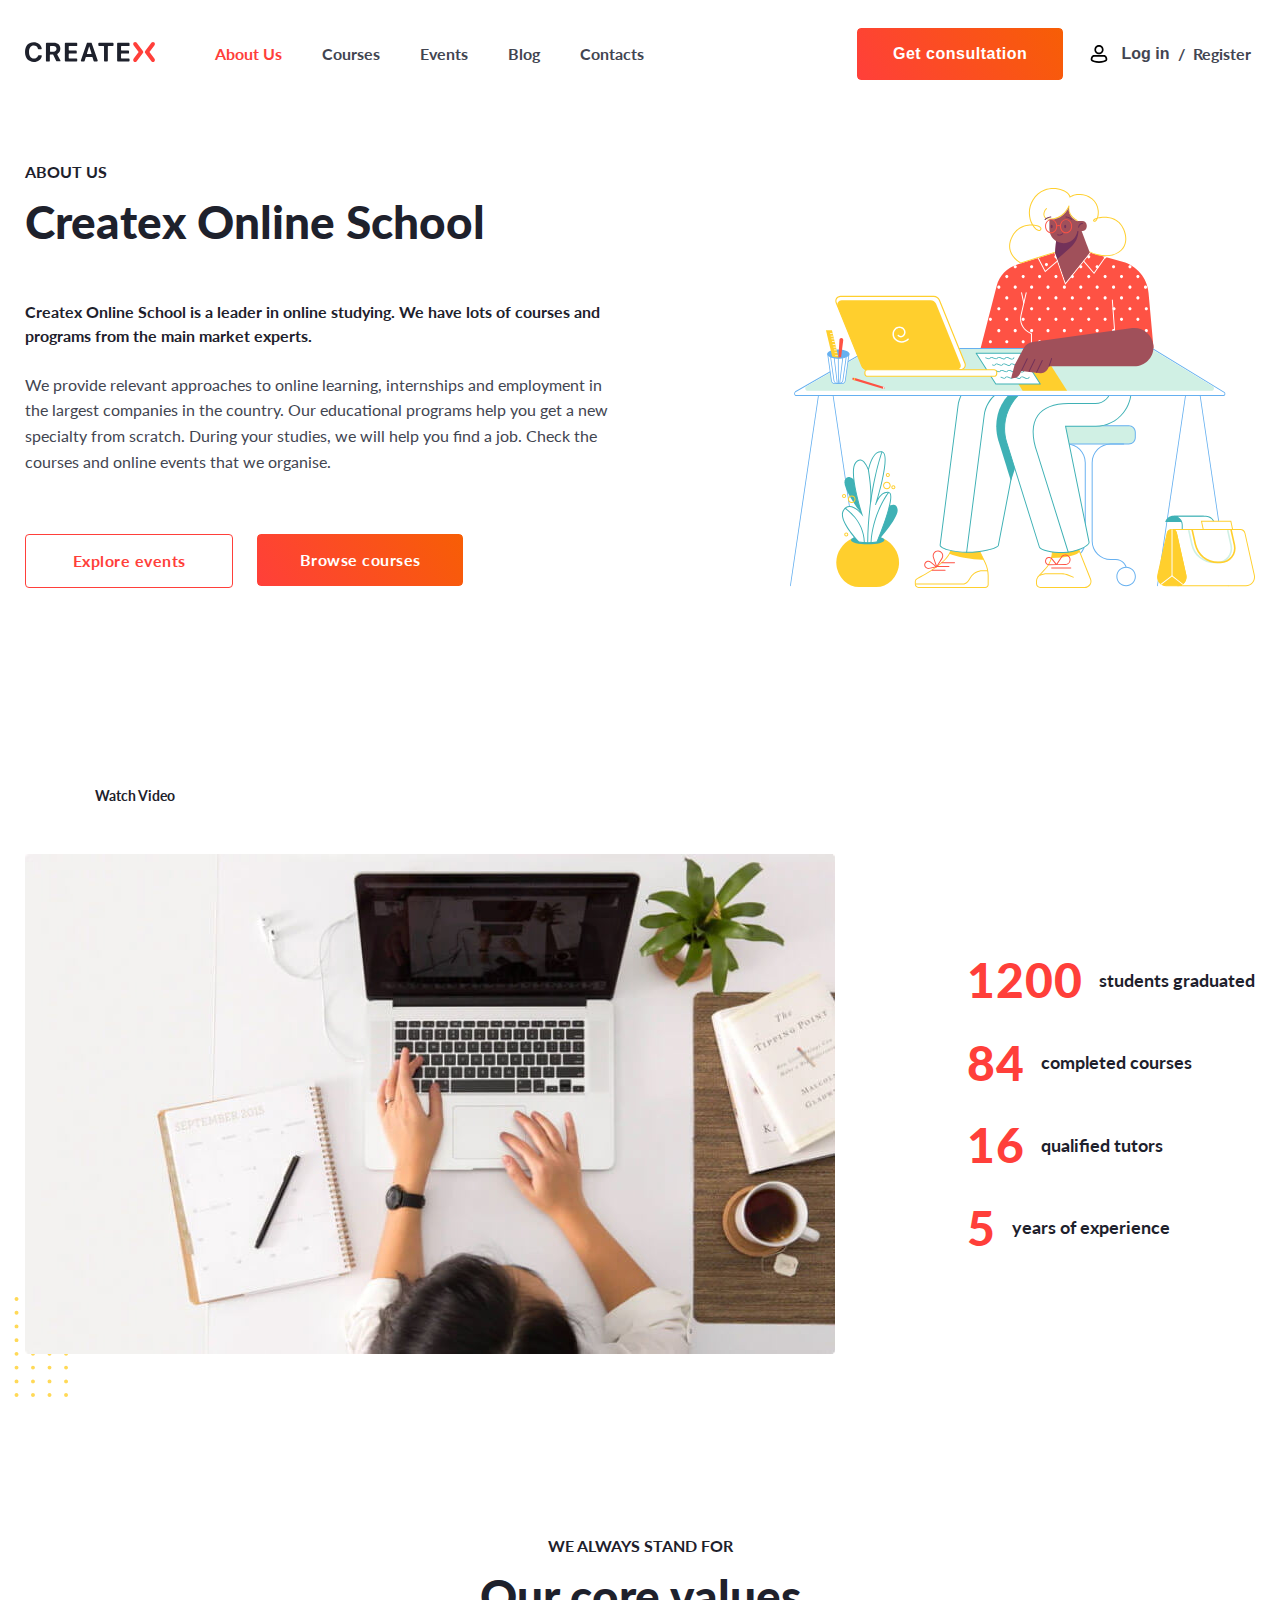
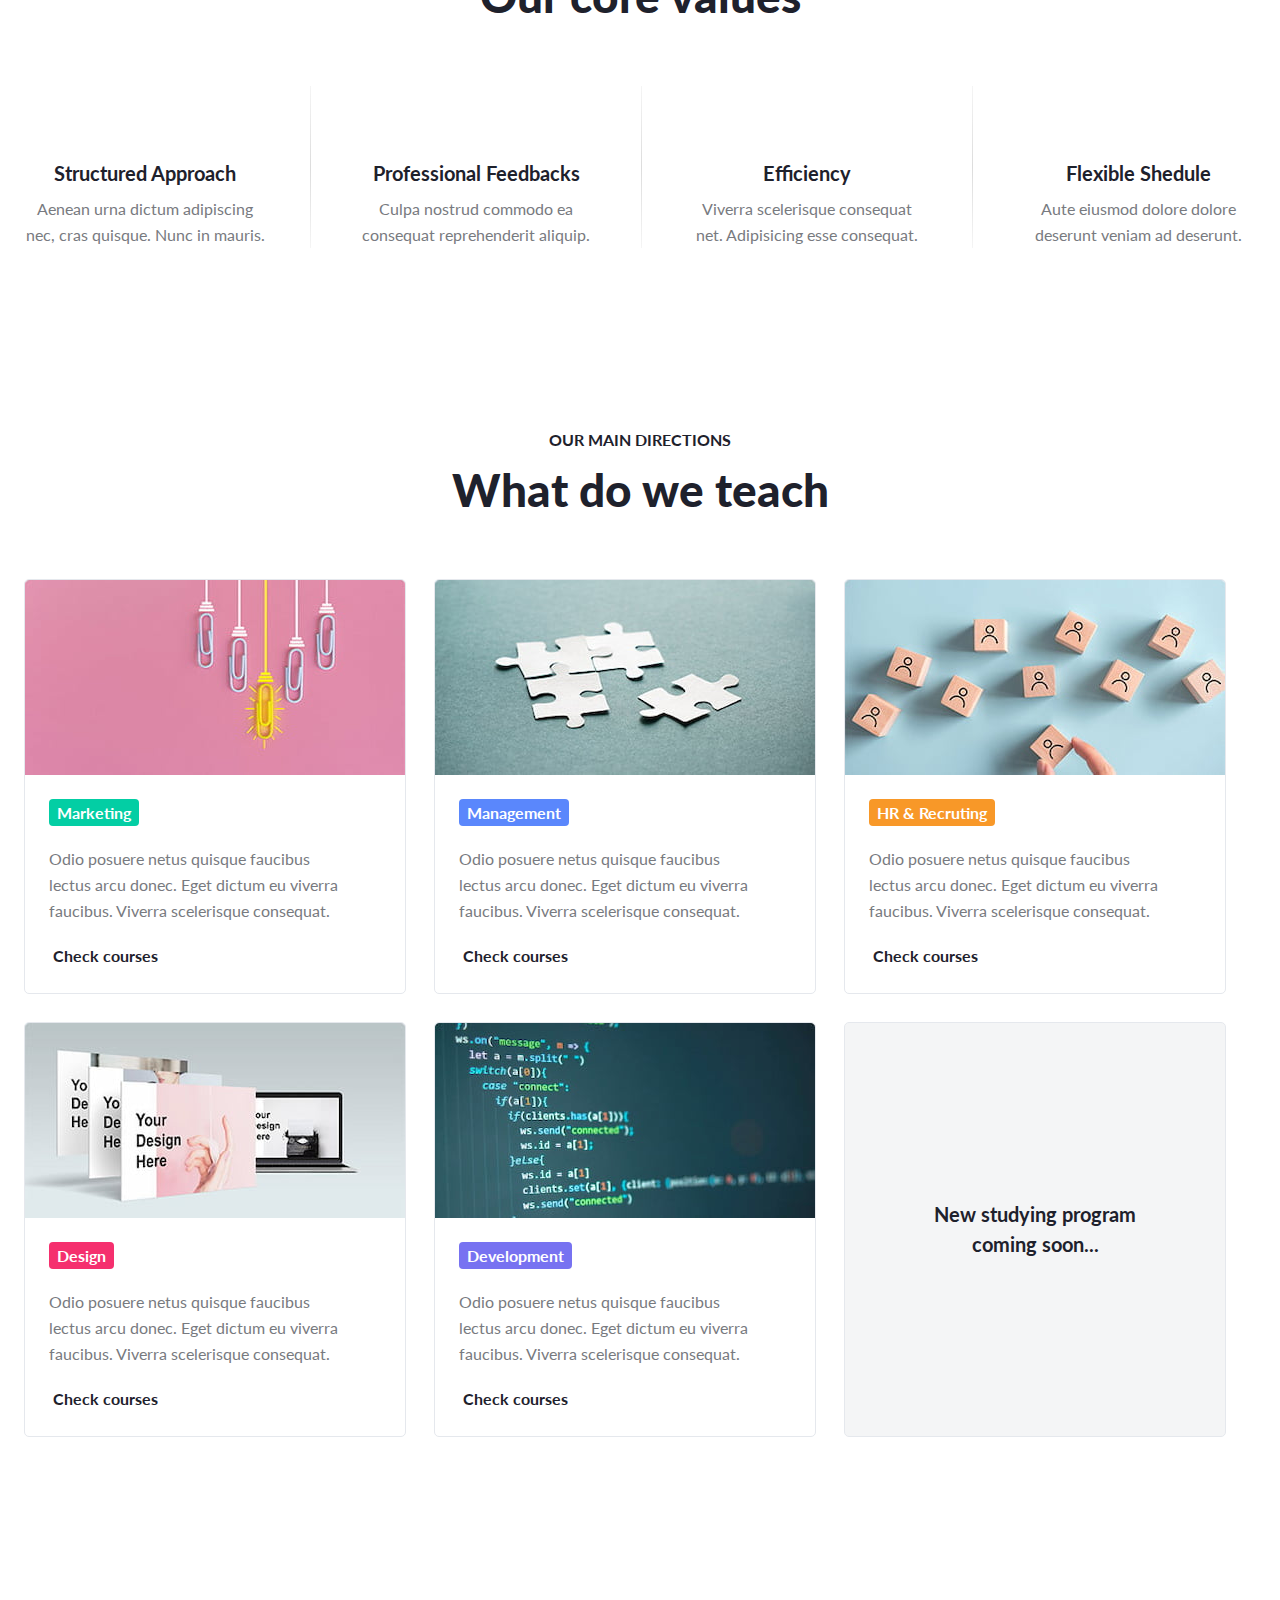
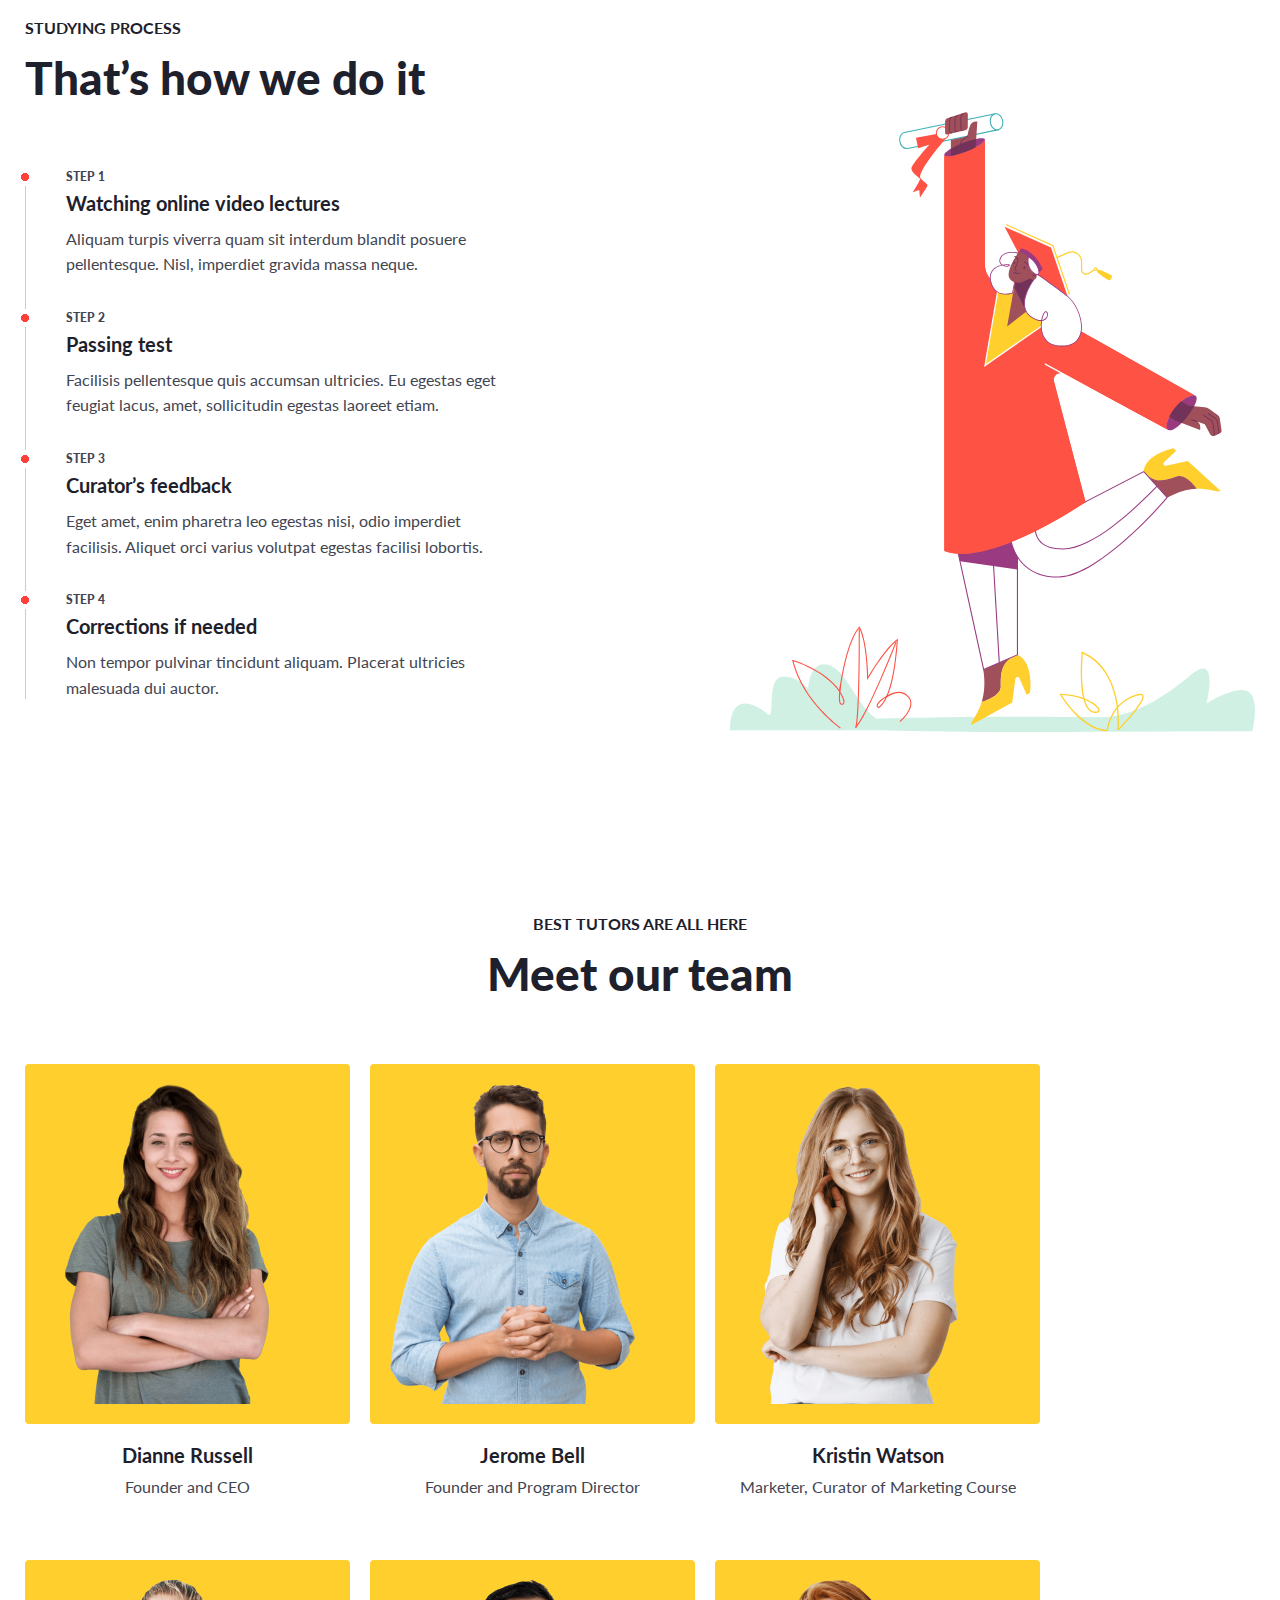
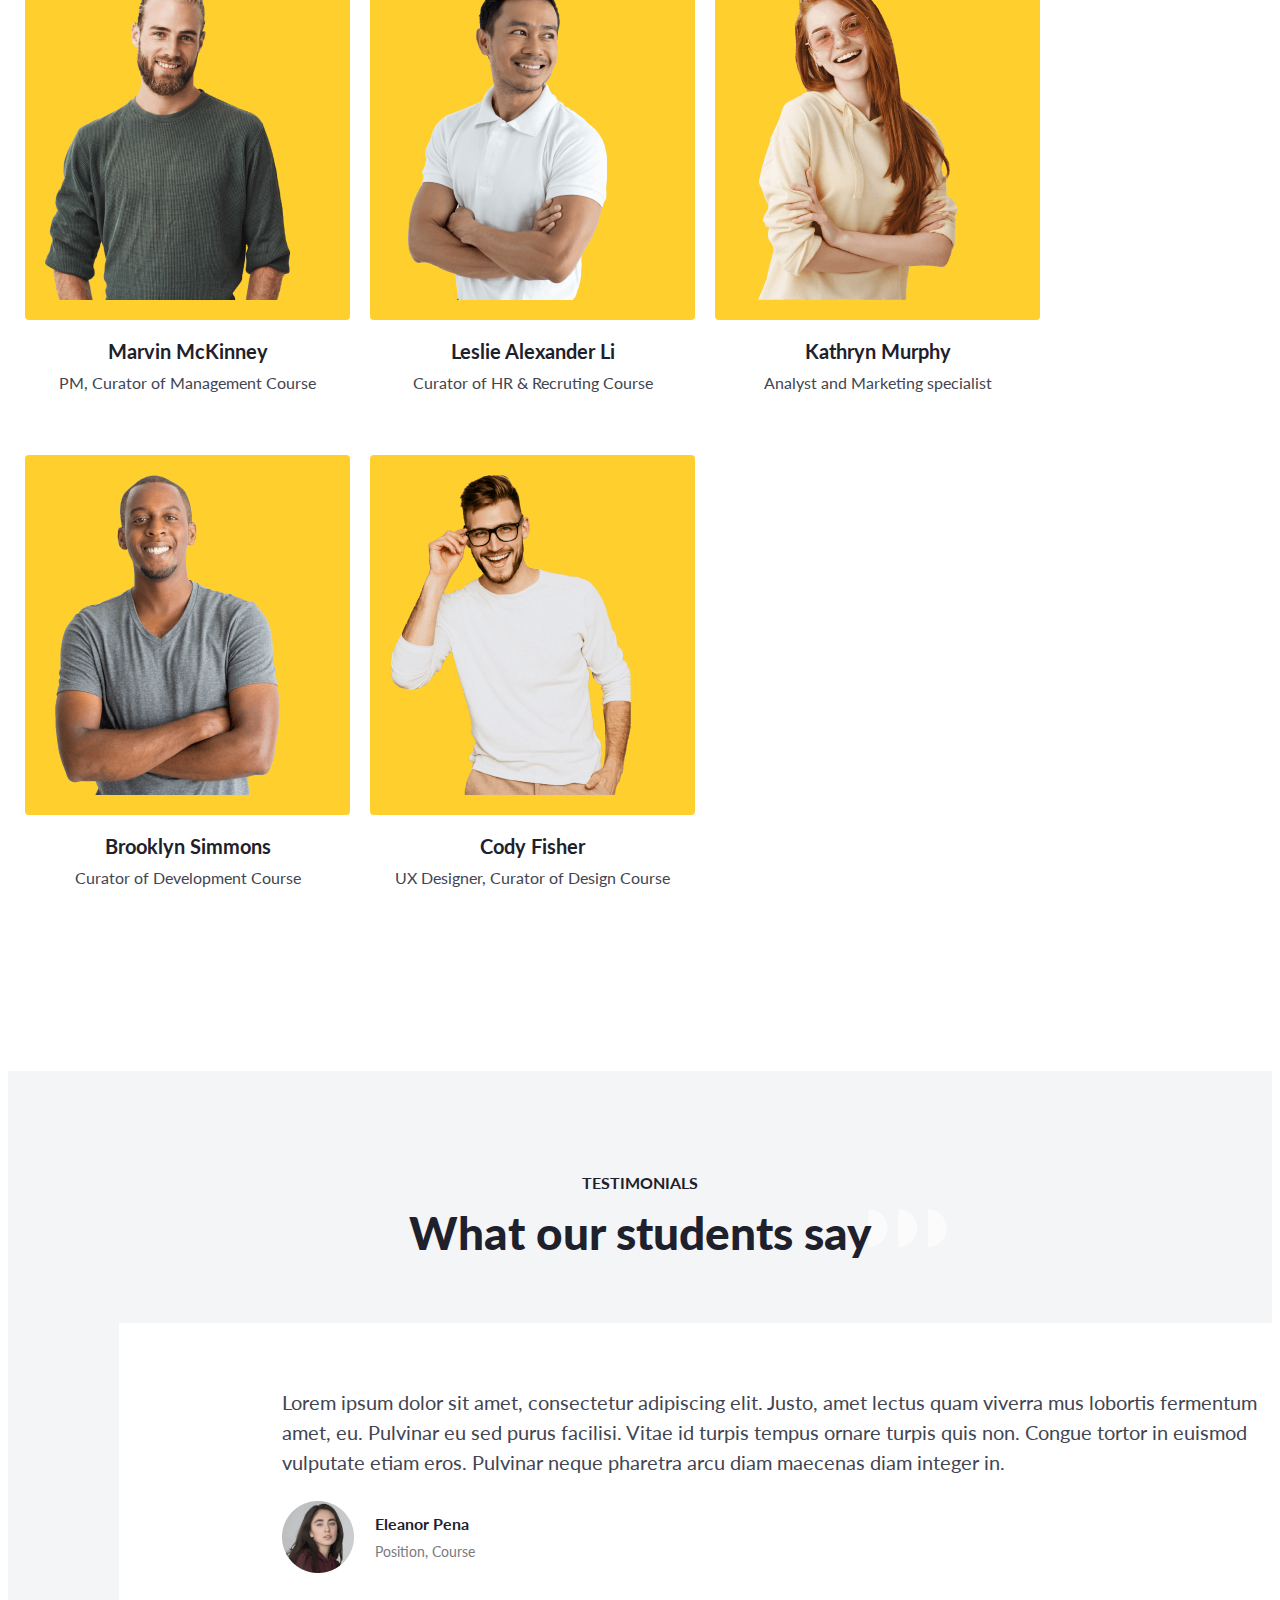
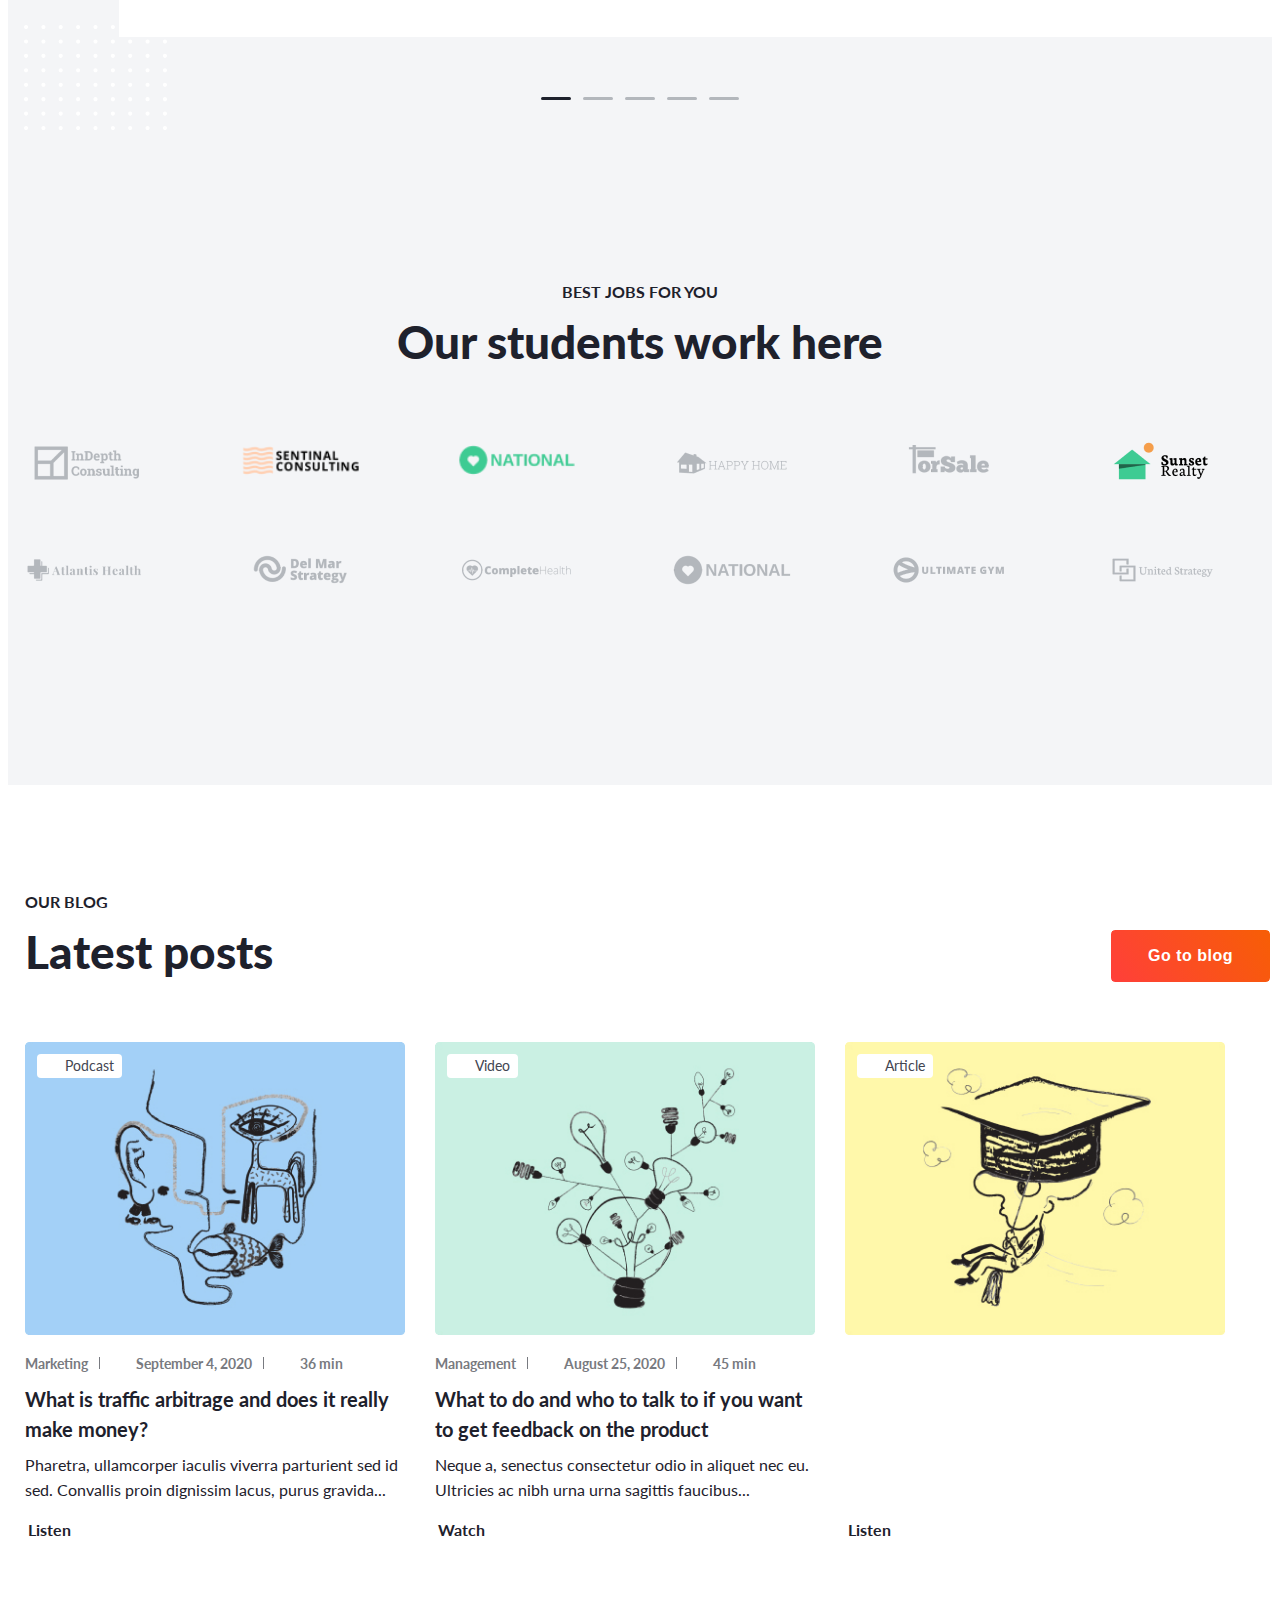
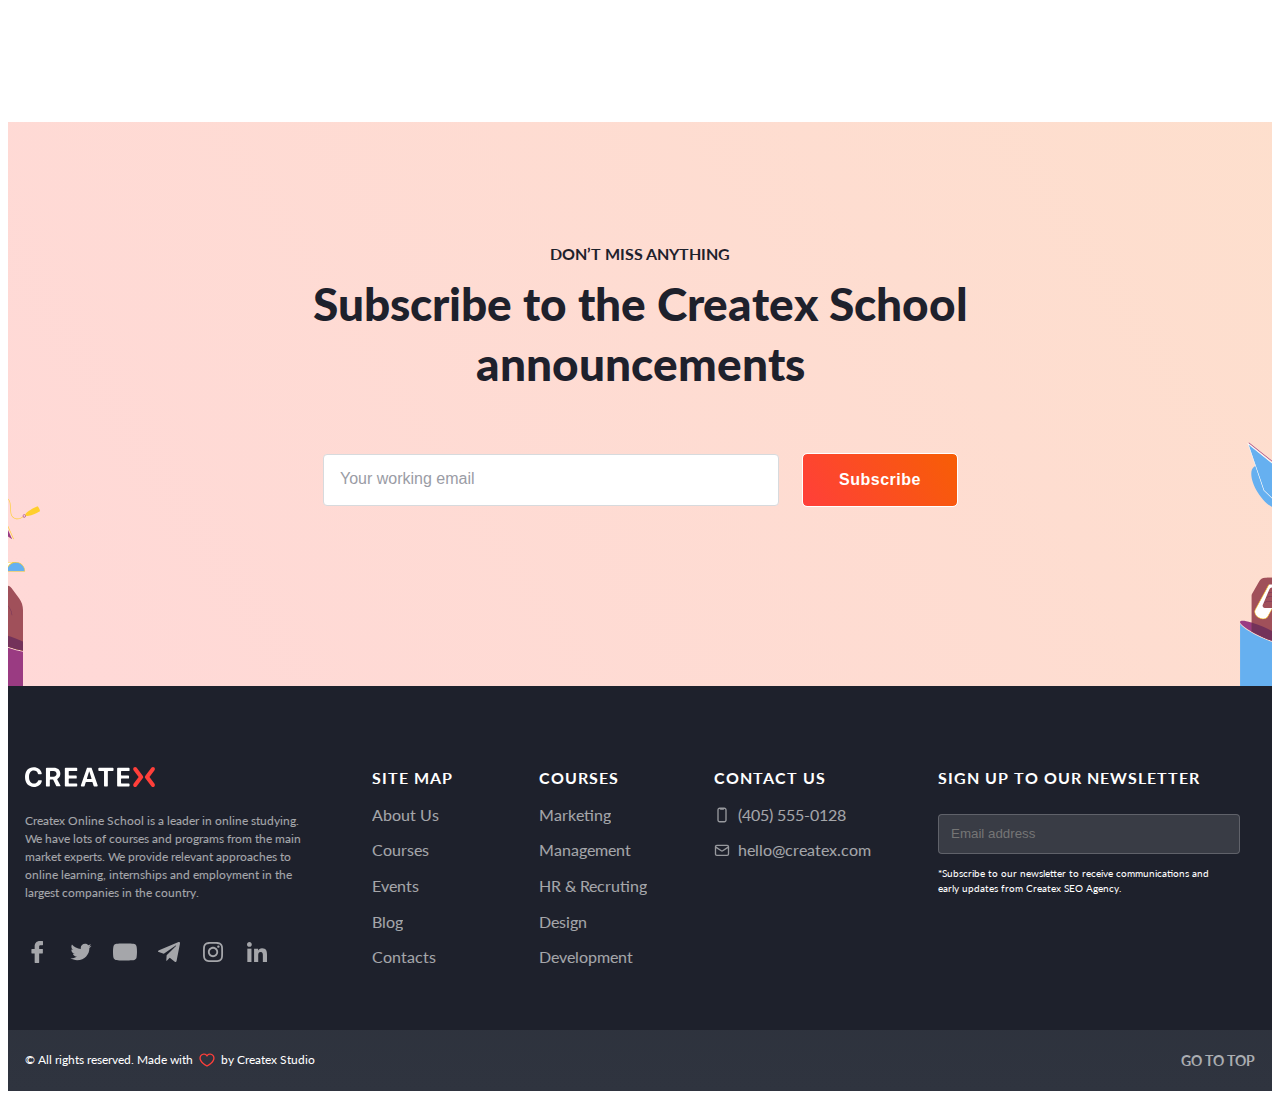
==== commit 135e253f: "edit html" ====
--- a/about.html
+++ b/about.html
@@ -28,7 +28,7 @@
 						</a>
 					</li>
 					<li class="header__nav-item">
-						<a class="header__nav-link " href="./index.html">About Us</a>
+						<a class="header__nav-link header__nav-link--current" href="./about.html">About Us</a>
 					</li>
 					<li class="header__nav-item">
 						<a class="header__nav-link" href="./courses.html">Courses</a>
@@ -40,7 +40,7 @@
 						<a class="header__nav-link" href="./blog.html">Blog</a>
 					</li>
 					<li class="header__nav-item">
-						<a class="header__nav-link header__nav-link--current" href="">Contacts</a>
+						<a class="header__nav-link" href="./course.html">Contacts</a>
 					</li>
 				</ul>
 			</nav>
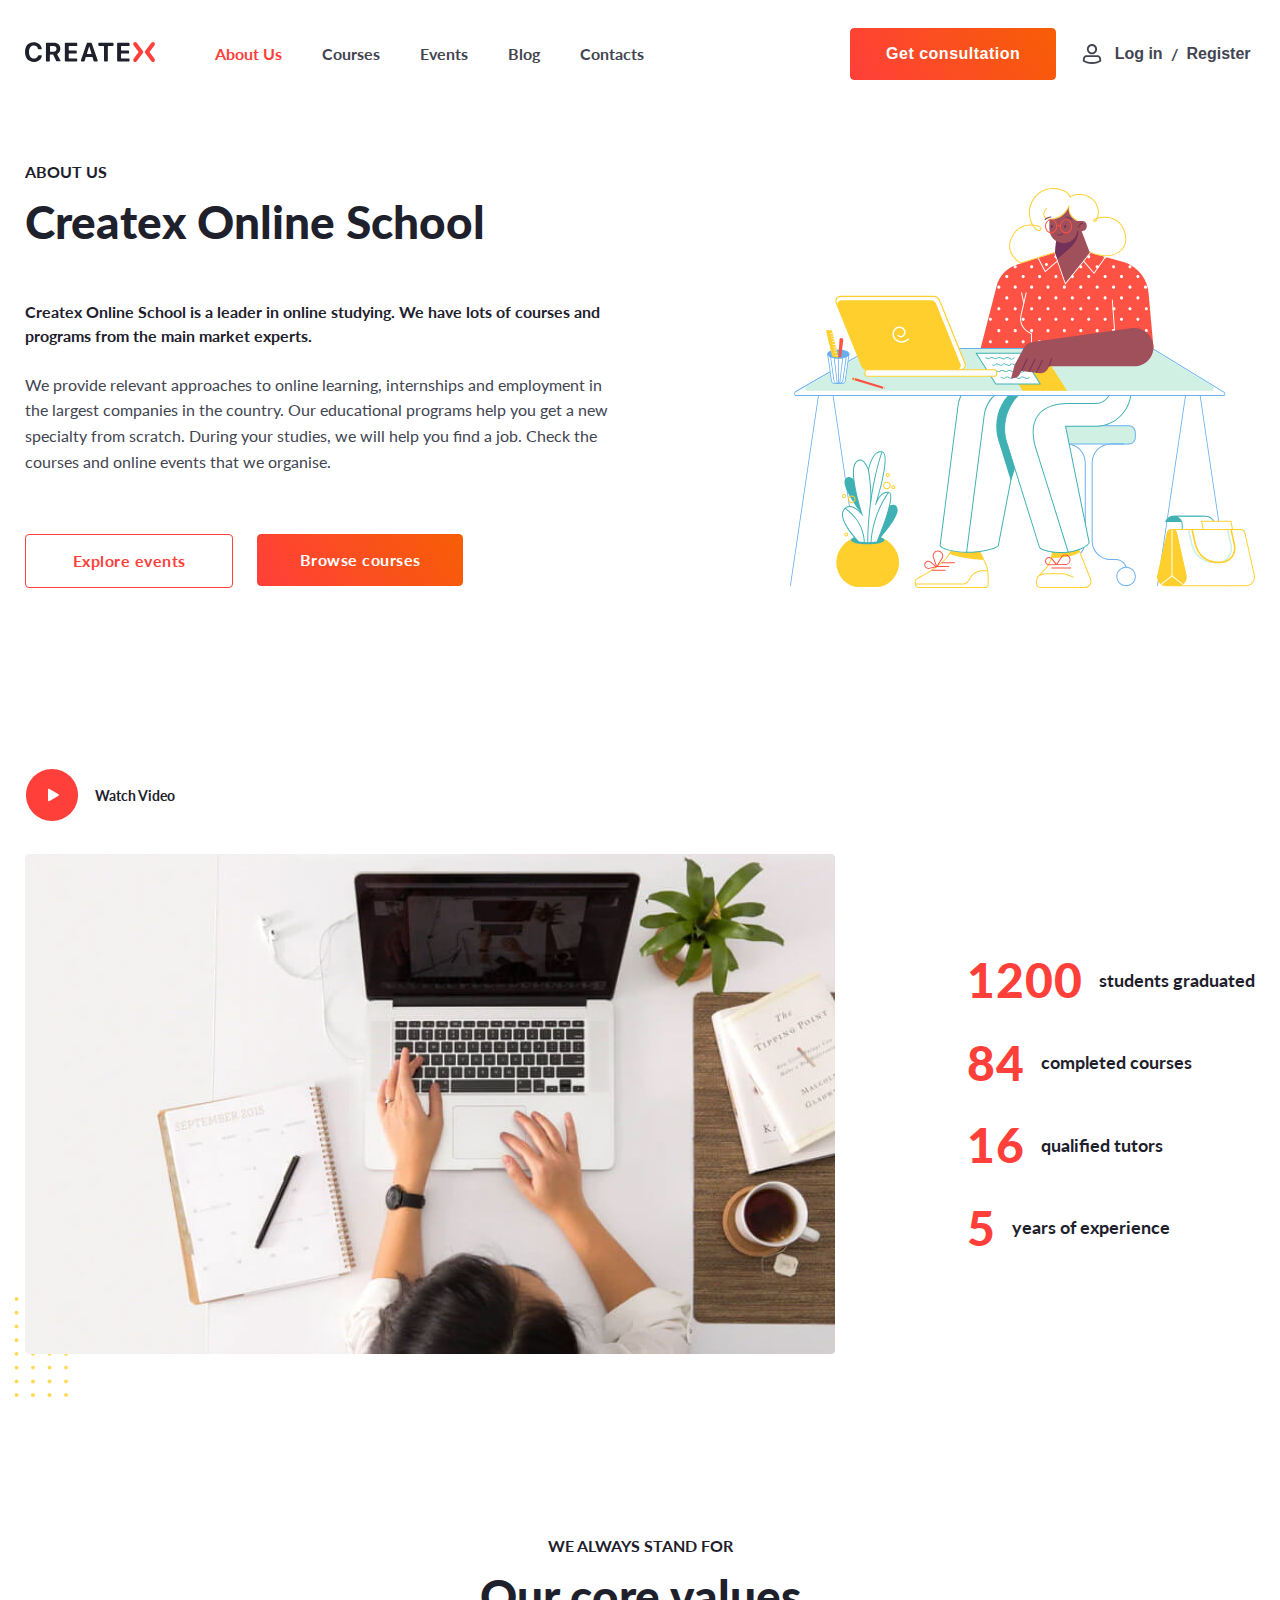
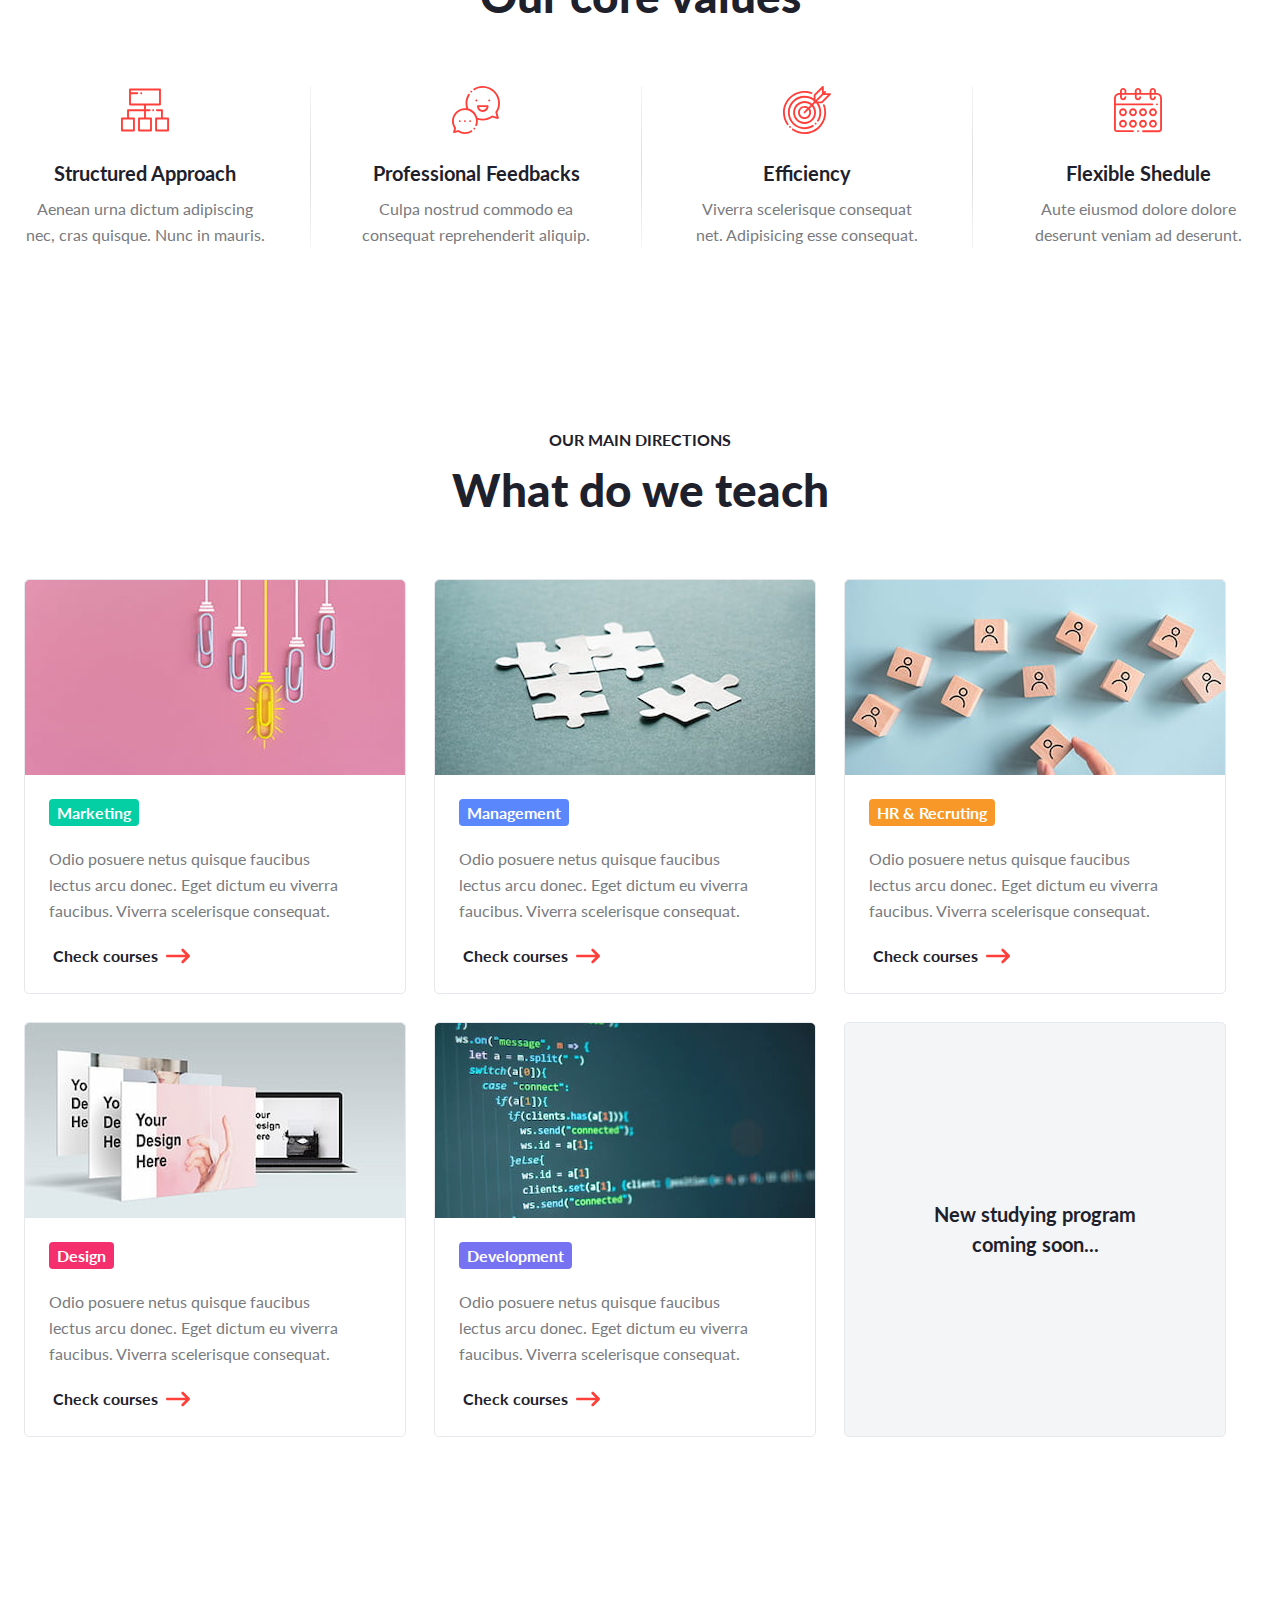
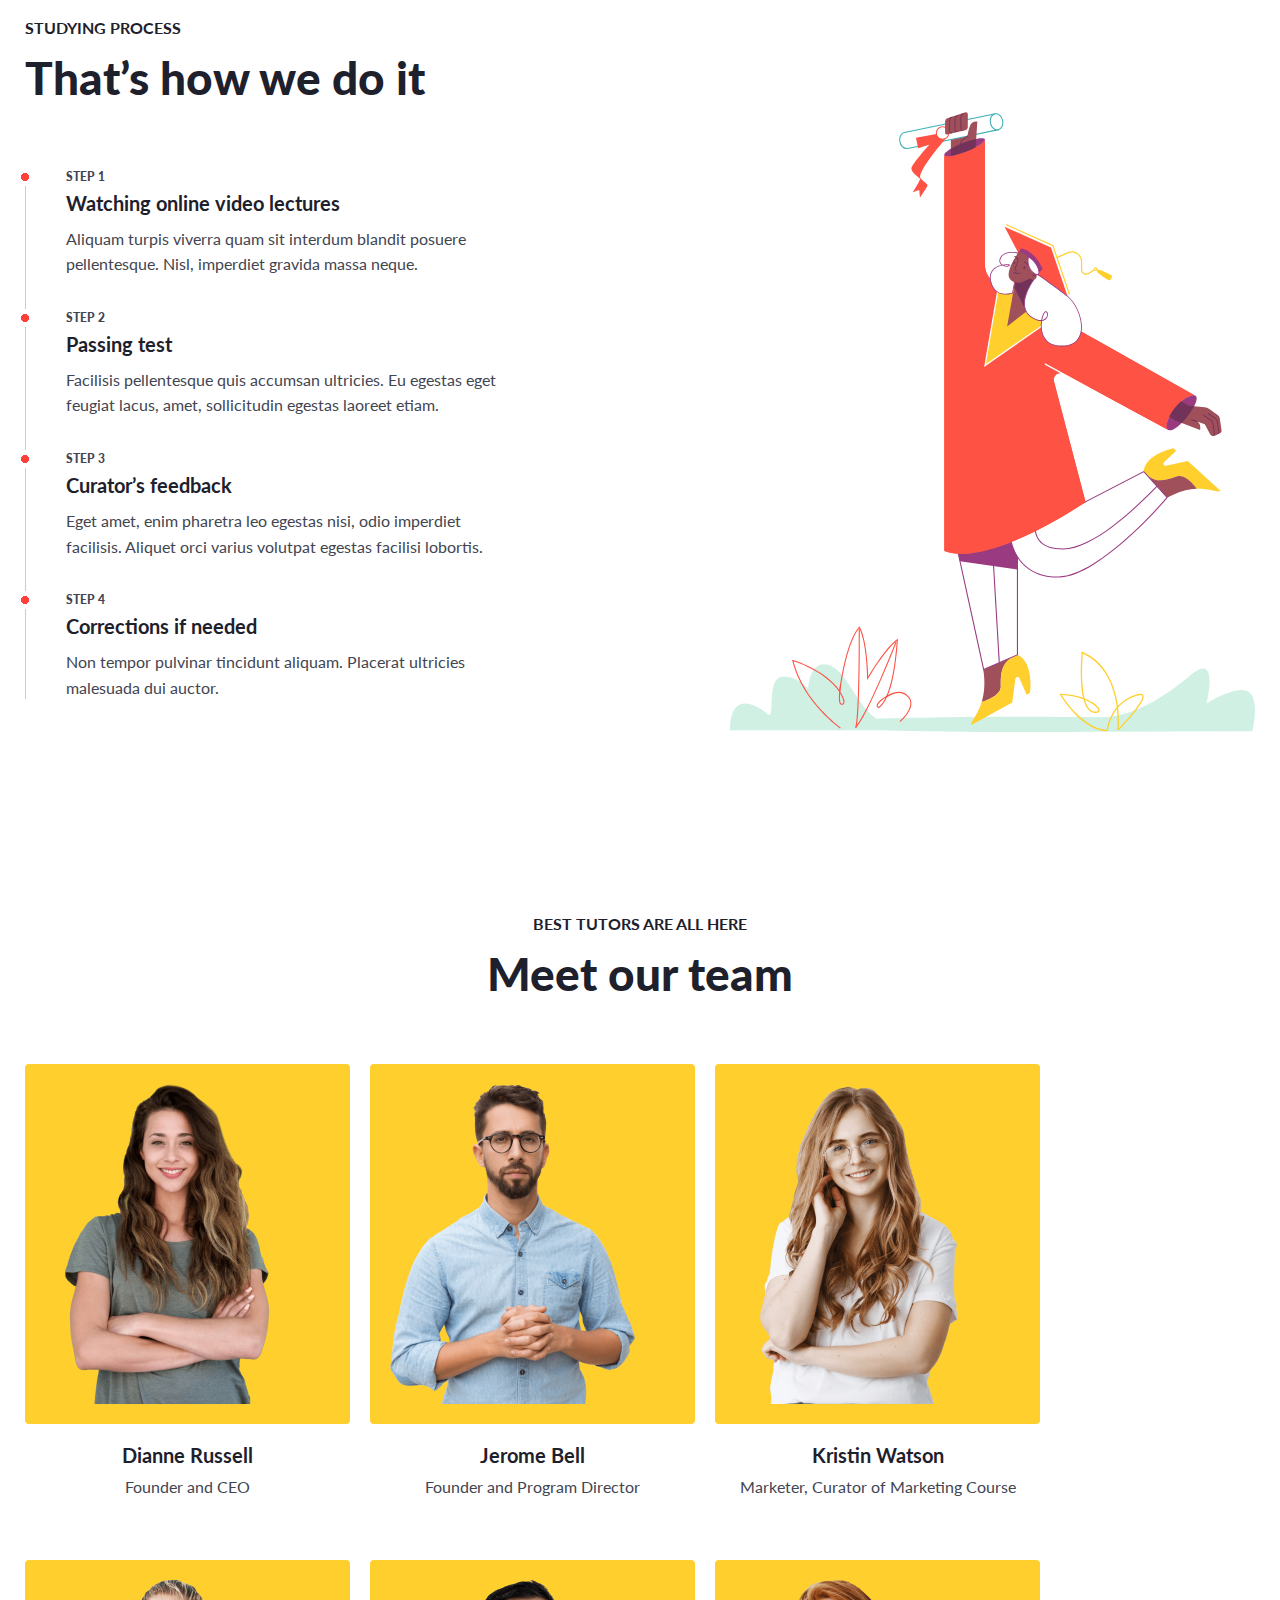
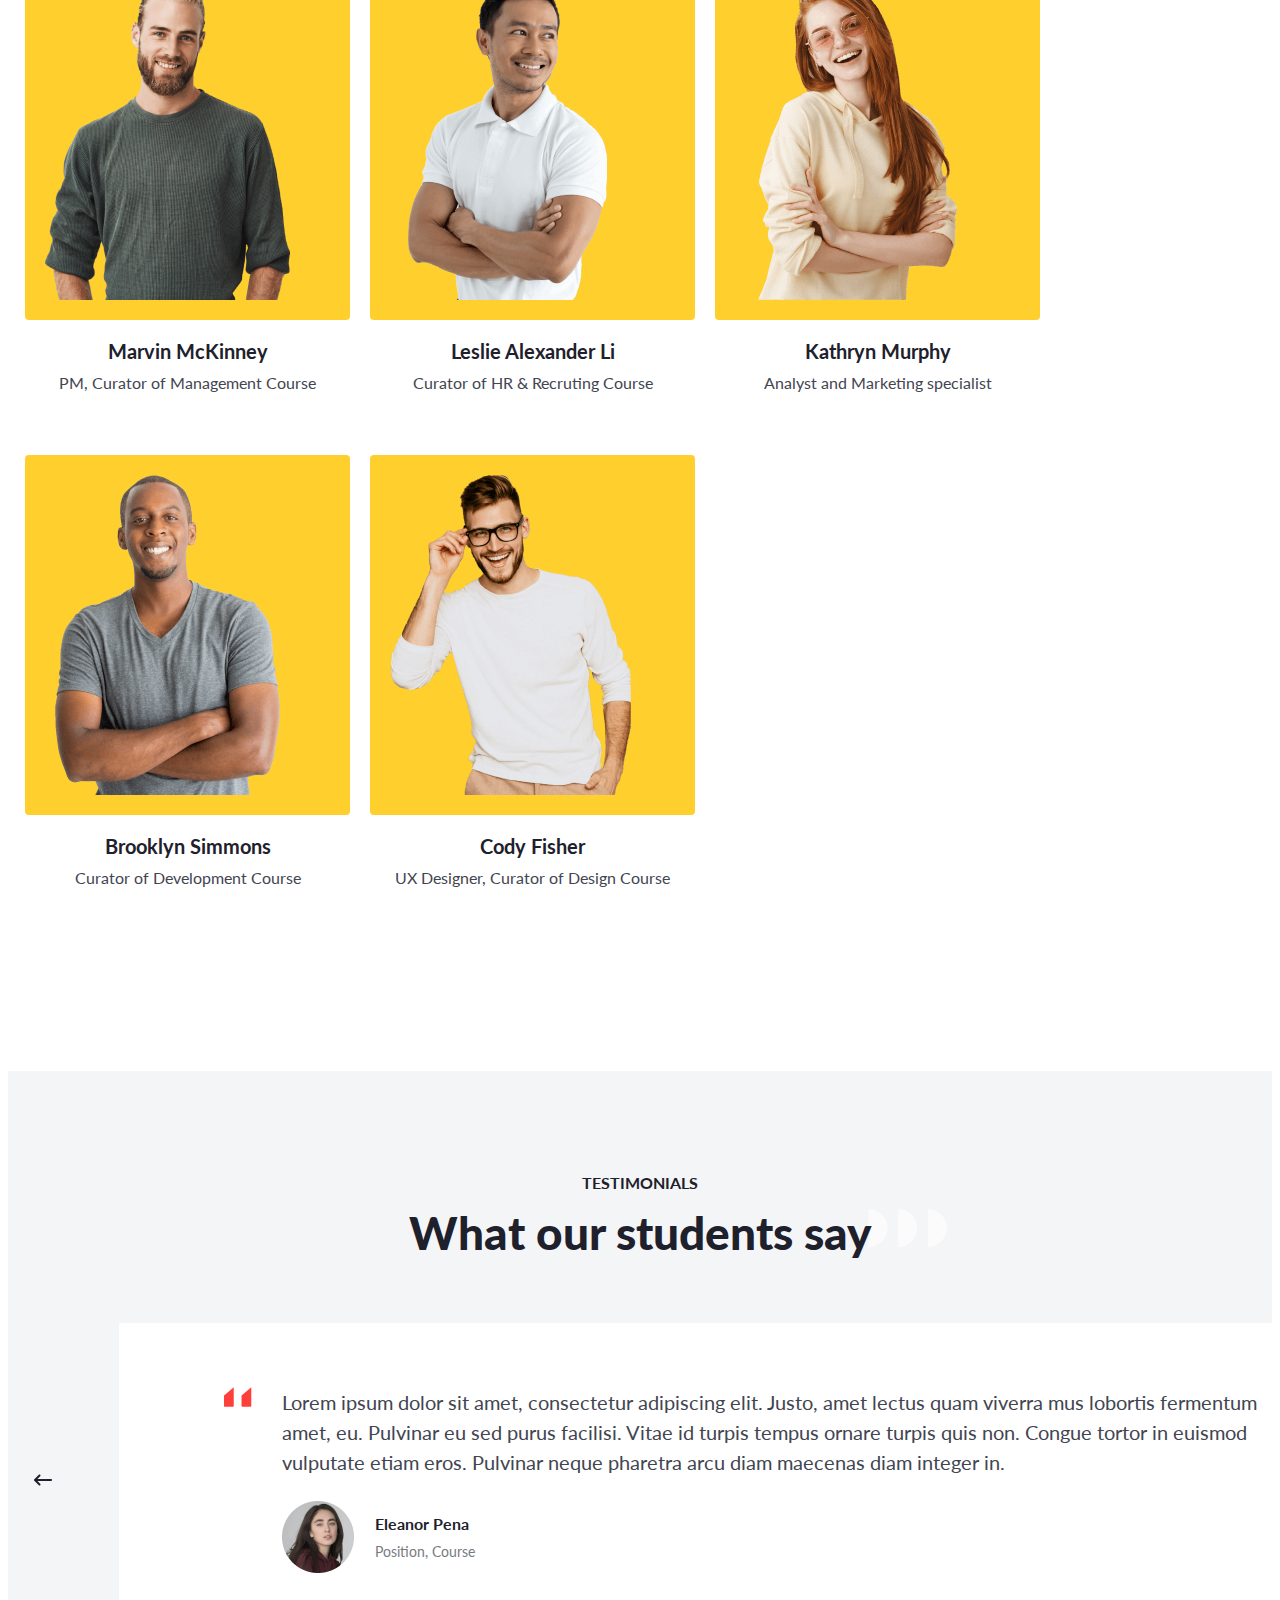
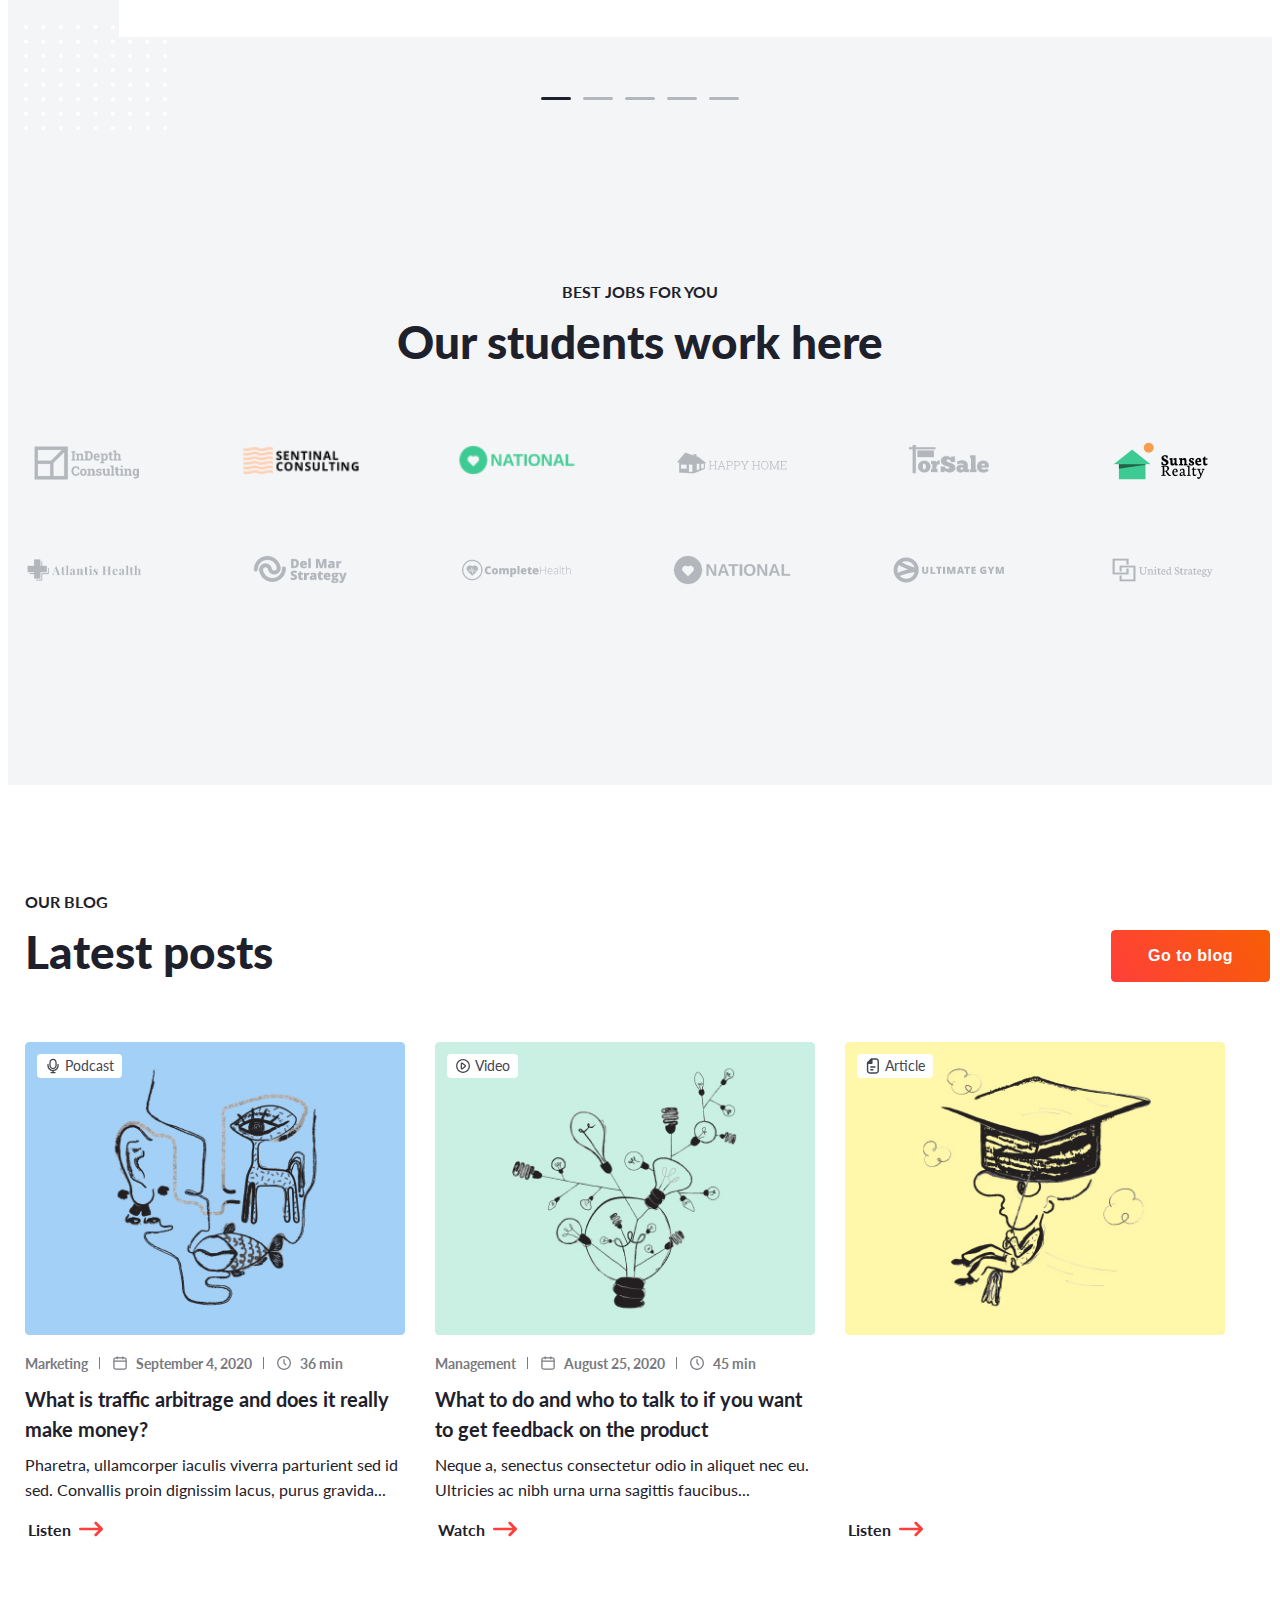
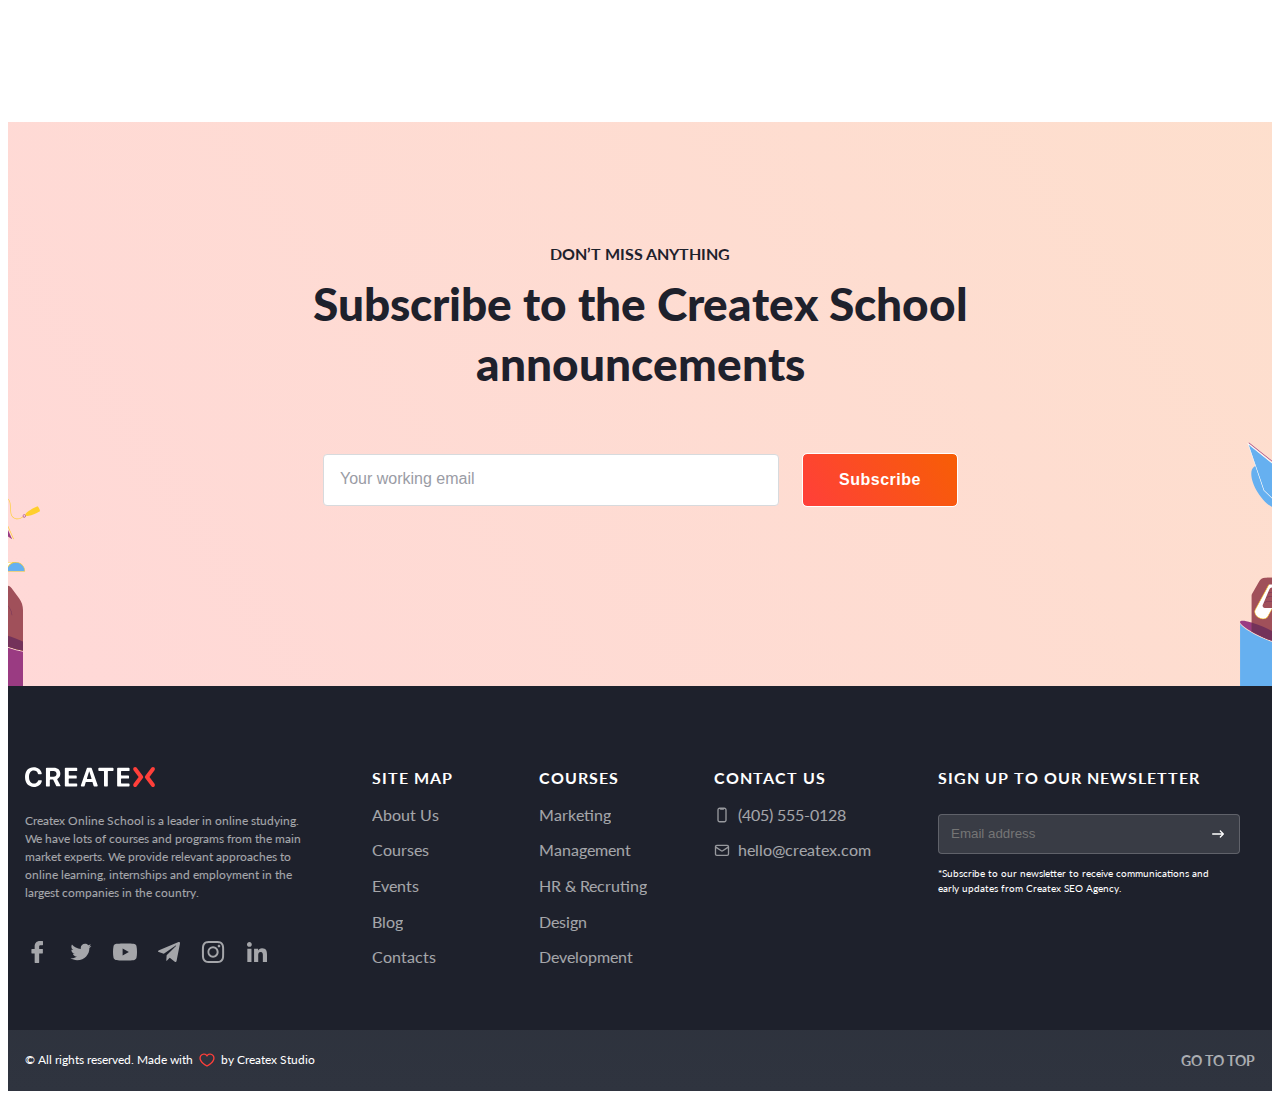
==== commit a7b9d2ab: "21.01.22" ====
--- a/about.html
+++ b/about.html
@@ -1,630 +1,617 @@
 <!DOCTYPE html>
 <html lang="en">
-
-<head>
-	<meta charset="UTF-8" />
-	<meta http-equiv="X-UA-Compatible" content="IE=edge" />
-	<meta name="viewport" content="width=device-width, initial-scale=1.0" />
-	<link rel="preconnect" href="https://fonts.googleapis.com" />
-	<link rel="preconnect" href="https://fonts.gstatic.com" crossorigin />
-	<link href="https://fonts.googleapis.com/css2?family=Lato:wght@400;700;900&display=swap" rel="stylesheet" />
-	<link rel="stylesheet" href="https://cdnjs.cloudflare.com/ajax/libs/modern-normalize/1.1.0/modern-normalize.min.css"
-		integrity="sha512-wpPYUAdjBVSE4KJnH1VR1HeZfpl1ub8YT/NKx4PuQ5NmX2tKuGu6U/JRp5y+Y8XG2tV+wKQpNHVUX03MfMFn9Q=="
-		crossorigin="anonymous" referrerpolicy="no-referrer" />
-	<link rel="stylesheet" href="./css/about.css" />
-	<title>About Us</title>
-</head>
-
-<body id="top">
-	<header class="header section section--header">
-		<div class="container container--header">
-			<nav class="header__nav">
-				<ul class="header__nav-list">
-					<li class="header__nav-item">
-						<a class="header__nav-link" href="./index.html">
-							<svg class="header__logo-icon" width="130" height="22">
-								<use href="./images/icons.svg#icon-logo"></use>
-							</svg>
-						</a>
+	<head>
+		<meta charset="UTF-8" />
+		<meta http-equiv="X-UA-Compatible" content="IE=edge" />
+		<meta name="viewport" content="width=device-width, initial-scale=1.0" />
+		<link rel="preconnect" href="https://fonts.googleapis.com" />
+		<link rel="preconnect" href="https://fonts.gstatic.com" crossorigin />
+		<link href="https://fonts.googleapis.com/css2?family=Lato:wght@400;700;900&display=swap" rel="stylesheet" />
+		<link
+			rel="stylesheet"
+			href="https://cdnjs.cloudflare.com/ajax/libs/modern-normalize/1.1.0/modern-normalize.min.css"
+			integrity="sha512-wpPYUAdjBVSE4KJnH1VR1HeZfpl1ub8YT/NKx4PuQ5NmX2tKuGu6U/JRp5y+Y8XG2tV+wKQpNHVUX03MfMFn9Q=="
+			crossorigin="anonymous"
+			referrerpolicy="no-referrer"
+		/>
+		<link rel="stylesheet" href="./css/about.css" />
+		<link rel="stylesheet" href="./css/modal.css" />
+		<title>About Us</title>
+	</head>
+
+	<body id="top">
+		<header class="header section section--header">
+			<div class="container container--header">
+				<nav class="header__nav">
+					<ul class="header__nav-list">
+						<li class="header__nav-item">
+							<a class="header__nav-link" href="./index.html">
+								<svg class="header__logo-icon" width="130" height="22">
+									<use href="./images/icons.svg#icon-logo"></use>
+								</svg>
+							</a>
+						</li>
+						<li class="header__nav-item">
+							<a class="header__nav-link header__nav-link--current" href="">About Us</a>
+						</li>
+						<li class="header__nav-item">
+							<a class="header__nav-link" href="">Courses</a>
+						</li>
+						<li class="header__nav-item">
+							<a class="header__nav-link" href="">Events</a>
+						</li>
+						<li class="header__nav-item">
+							<a class="header__nav-link" href="">Blog</a>
+						</li>
+						<li class="header__nav-item">
+							<a class="header__nav-link" href="#contacts">Contacts</a>
+						</li>
+					</ul>
+				</nav>
+				<button class="btn btn--header" type="button">Get consultation</button>
+				<ul class="header__authorization">
+					<li class="header__authorization-item">
+						<svg class="header__authorization-icon" width="20" height="20">
+							<use class="header__authorization-icon" href="./images/icons.svg#icon-person"></use>
+						</svg>
 					</li>
-					<li class="header__nav-item">
-						<a class="header__nav-link header__nav-link--current" href="./about.html">About Us</a>
+					<li class="header__authorization-item">
+						<button class="header__authorization-sign-in" type="button" data-sign-in-open>&nbspLog in&nbsp</button>
 					</li>
-					<li class="header__nav-item">
-						<a class="header__nav-link" href="./courses.html">Courses</a>
+					<li class="header__authorization-item">
+						<span class="header__authorization-slash">&nbsp/&nbsp</span>
 					</li>
-					<li class="header__nav-item">
-						<a class="header__nav-link" href="./events-grid-view.html">Events</a>
-					</li>
-					<li class="header__nav-item">
-						<a class="header__nav-link" href="./blog.html">Blog</a>
-					</li>
-					<li class="header__nav-item">
-						<a class="header__nav-link" href="./course.html">Contacts</a>
-					</li>
-				</ul>
-			</nav>
-			<button class="btn btn--header" type="button">Get consultation</button>
-			<ul class="header__authorization">
-				<li class="header__authorization-item">
-					<svg class="header__authorization-icon" width="20" height="20">
-						<use class="header__authorization-icon" href="./images/icons.svg#icon-person"></use>
-					</svg>
-				</li>
-				<li class="header__authorization-item">
-					<button class="header__authorization-sign-in" href="">&nbspLog in&nbsp</button>
-				</li>
-				<li class="header__authorization-item">
-					<span class="header__authorization-slash">&nbsp/&nbsp</span>
-				</li>
-				<li class="header__authorization-item">
-					<a class="header__authorization-sign-up" href="">&nbspRegister&nbsp</a>
-				</li>
-			</ul>
-		</div>
-	</header>
-	<main>
-		<section class="about section section--about">
-			<div class="container container--about">
-				<h3 class="third-header third-header--about">About us</h3>
-				<h1 class="main-header main-header--about">Createx Online School</h1>
-				<p class="bold-text bold-text--about">
-					Createx Online School is a leader in online studying. We have lots of courses and programs from the
-					main
-					market experts.
-				</p>
-				<p class="normal-text normal-text--about">
-					We provide relevant approaches to online learning, internships and employment in the largest
-					companies in
-					the country. Our educational programs help you get a new specialty from scratch. During your
-					studies, we
-					will help you find a job. Check the courses and online events that we organise.
-				</p>
-				<ul class="about__btns-list">
-					<li class="about__btns-item">
-						<a class="btn-link btn-link--empty" href="">Explore events</a>
-					</li>
-					<li class="about__btns-item">
-						<a class="btn-link" href="#footer">Browse courses</a>
+					<li class="header__authorization-item">
+						<button class="header__authorization-sign-up" type="button" data-sign-up-open>&nbspRegister&nbsp</button>
 					</li>
 				</ul>
 			</div>
-		</section>
-		<section class="stat section section--stat">
-			<div class="container container--stat">
-				<div class="stat__play-btn-container">
-					<button class="stat__play-btn" type="button">
-						<svg class="stat__play-video-icon" width="52" height="52">
-							<use href="./images/icons.svg#icon-play-video"></use>
-						</svg>
-					</button>
-					<span class="stat__play-btn-text">Watch Video</span>
-				</div>
-				<div class="stat__list-container">
-					<div class="stat_background"></div>
-					<ul class="stat__list">
-						<li class="stat__item">
-							<span class="stat__number">1200</span>
-							<span class="stat__text">students graduated</span>
-						</li>
-						<li class="stat__item">
-							<span class="stat__number">84</span>
-							<span class="stat__text">completed courses</span>
-						</li>
-						<li class="stat__item">
-							<span class="stat__number">16</span>
-							<span class="stat__text">qualified tutors</span>
-						</li>
-						<li class="stat__item">
-							<span class="stat__number">5</span>
-							<span class="stat__text">years of experience</span>
+		</header>
+		<main>
+			<section class="about section section--about">
+				<div class="container container--about">
+					<h3 class="third-header third-header--about">About us</h3>
+					<h1 class="main-header main-header--about">Createx Online School</h1>
+					<p class="bold-text bold-text--about">
+						Createx Online School is a leader in online studying. We have lots of courses and programs from the main
+						market experts.
+					</p>
+					<p class="normal-text normal-text--about">
+						We provide relevant approaches to online learning, internships and employment in the largest companies in
+						the country. Our educational programs help you get a new specialty from scratch. During your studies, we
+						will help you find a job. Check the courses and online events that we organise.
+					</p>
+					<ul class="about__btns-list">
+						<li class="about__btns-item">
+							<a class="btn-link btn-link--empty" href="">Explore events</a>
+						</li>
+						<li class="about__btns-item">
+							<a class="btn-link" href="#footer">Browse courses</a>
 						</li>
 					</ul>
 				</div>
-			</div>
-		</section>
-		<section class="values section section--values">
-			<div class="container container--values">
-				<h3 class="third-header third-header--values">We always stand for</h3>
-				<h2 class="second-header second-header--values">Our core values</h2>
-				<div class="value__list-container">
-					<ul class="value__list">
-						<li class="value__item">
-							<div class="value__item-container">
-								<svg class="value__icon" width="48" height="48">
-									<use href="./images/icons.svg#icon-structure"></use>
-								</svg>
-								<h4 class="value__item-header">Structured Approach</h4>
-								<p class="value__item-text">Aenean urna dictum adipiscing nec, cras quisque. Nunc in
-									mauris.</p>
-							</div>
-						</li>
-						<li class="value__item">
-							<div class="value__item-container">
-								<svg class="value__icon" width="48" height="48">
-									<use href="./images/icons.svg#icon-chat"></use>
-								</svg>
-								<h4 class="value__item-header">Professional Feedbacks</h4>
-								<p class="value__item-text">Culpa nostrud commodo ea consequat reprehenderit aliquip.
+			</section>
+			<section class="stat section section--stat">
+				<div class="container container--stat">
+					<div class="stat__play-btn-container">
+						<button class="stat__play-btn" type="button">
+							<svg class="stat__play-video-icon" width="52" height="52">
+								<use href="./images/icons.svg#icon-play-video"></use>
+							</svg>
+						</button>
+						<span class="stat__play-btn-text">Watch Video</span>
+					</div>
+					<div class="stat__list-container">
+						<div class="stat_background"></div>
+						<ul class="stat__list">
+							<li class="stat__item">
+								<span class="stat__number">1200</span>
+								<span class="stat__text">students graduated</span>
+							</li>
+							<li class="stat__item">
+								<span class="stat__number">84</span>
+								<span class="stat__text">completed courses</span>
+							</li>
+							<li class="stat__item">
+								<span class="stat__number">16</span>
+								<span class="stat__text">qualified tutors</span>
+							</li>
+							<li class="stat__item">
+								<span class="stat__number">5</span>
+								<span class="stat__text">years of experience</span>
+							</li>
+						</ul>
+					</div>
+				</div>
+			</section>
+			<section class="values section section--values">
+				<div class="container container--values">
+					<h3 class="third-header third-header--values">We always stand for</h3>
+					<h2 class="second-header second-header--values">Our core values</h2>
+					<div class="value__list-container">
+						<ul class="value__list">
+							<li class="value__item">
+								<div class="value__item-container">
+									<svg class="value__icon" width="48" height="48">
+										<use href="./images/icons.svg#icon-structure"></use>
+									</svg>
+									<h4 class="value__item-header">Structured Approach</h4>
+									<p class="value__item-text">Aenean urna dictum adipiscing nec, cras quisque. Nunc in mauris.</p>
+								</div>
+							</li>
+							<li class="value__item">
+								<div class="value__item-container">
+									<svg class="value__icon" width="48" height="48">
+										<use href="./images/icons.svg#icon-chat"></use>
+									</svg>
+									<h4 class="value__item-header">Professional Feedbacks</h4>
+									<p class="value__item-text">Culpa nostrud commodo ea consequat reprehenderit aliquip.</p>
+								</div>
+							</li>
+							<li class="value__item">
+								<div class="value__item-container">
+									<svg class="value__icon" width="48" height="48">
+										<use href="./images/icons.svg#icon-target"></use>
+									</svg>
+									<h4 class="value__item-header">Efficiency</h4>
+									<p class="value__item-text">Viverra scelerisque consequat net. Adipisicing esse consequat.</p>
+								</div>
+							</li>
+							<li class="value__item">
+								<div class="value__item-container">
+									<svg class="value__icon" width="48" height="48">
+										<use href="./images/icons.svg#icon-calendar"></use>
+									</svg>
+									<h4 class="value__item-header">Flexible Shedule</h4>
+									<p class="value__item-text">Aute eiusmod dolore dolore deserunt veniam ad deserunt.</p>
+								</div>
+							</li>
+						</ul>
+					</div>
+				</div>
+			</section>
+			<section class="directions section section--directions">
+				<div class="container container--directions">
+					<h3 class="third-header third-header--directions">our main directions</h3>
+					<h2 class="second-header second-header--directions">What do we teach</h2>
+					<ul class="directions__list">
+						<li class="directions__item">
+							<img src="./images/marketing.jpg" alt="five paper clips" width=" 380" />
+							<div class="directions__item-description">
+								<h4 class="directions__item-header directions__item-header-1">Marketing</h4>
+								<p class="directions__item-text">
+									Odio posuere netus quisque faucibus lectus arcu donec. Eget dictum eu viverra faucibus. Viverra
+									scelerisque consequat.
 								</p>
-							</div>
-						</li>
-						<li class="value__item">
-							<div class="value__item-container">
-								<svg class="value__icon" width="48" height="48">
-									<use href="./images/icons.svg#icon-target"></use>
-								</svg>
-								<h4 class="value__item-header">Efficiency</h4>
-								<p class="value__item-text">Viverra scelerisque consequat net. Adipisicing esse
-									consequat.</p>
-							</div>
-						</li>
-						<li class="value__item">
-							<div class="value__item-container">
-								<svg class="value__icon" width="48" height="48">
-									<use href="./images/icons.svg#icon-calendar"></use>
-								</svg>
-								<h4 class="value__item-header">Flexible Shedule</h4>
-								<p class="value__item-text">Aute eiusmod dolore dolore deserunt veniam ad deserunt.</p>
+								<a class="directions__item-link" href="">
+									Check courses
+									<svg class="directions__red-arrow" width="24" height="24">
+										<use href="./images/icons.svg#icon-red-arrow"></use>
+									</svg>
+								</a>
+							</div>
+						</li>
+						<li class="directions__item">
+							<img src="./images/management.jpg" alt="puzzle" width=" 380" />
+							<div class="directions__item-description">
+								<h4 class="directions__item-header directions__item-header-2">Management</h4>
+								<p class="directions__item-text">
+									Odio posuere netus quisque faucibus lectus arcu donec. Eget dictum eu viverra faucibus. Viverra
+									scelerisque consequat.
+								</p>
+								<a class="directions__item-link" href="">
+									Check courses
+									<svg class="directions__red-arrow" width="24" height="24">
+										<use href="./images/icons.svg#icon-red-arrow"></use>
+									</svg>
+								</a>
+							</div>
+						</li>
+						<li class="directions__item">
+							<img src="./images/recruting.jpg" alt="cubes" width=" 380" />
+							<div class="directions__item-description">
+								<h4 class="directions__item-header directions__item-header-3">HR & Recruting</h4>
+								<p class="directions__item-text">
+									Odio posuere netus quisque faucibus lectus arcu donec. Eget dictum eu viverra faucibus. Viverra
+									scelerisque consequat.
+								</p>
+								<a class="directions__item-link" href="">
+									Check courses
+									<svg class="directions__red-arrow" width="24" height="24">
+										<use href="./images/icons.svg#icon-red-arrow"></use>
+									</svg>
+								</a>
+							</div>
+						</li>
+						<li class="directions__item">
+							<img src="./images/design.jpg" alt="three design examples" width=" 380" />
+							<div class="directions__item-description">
+								<h4 class="directions__item-header directions__item-header-4">Design</h4>
+								<p class="directions__item-text">
+									Odio posuere netus quisque faucibus lectus arcu donec. Eget dictum eu viverra faucibus. Viverra
+									scelerisque consequat.
+								</p>
+								<a class="directions__item-link" href="">
+									Check courses
+									<svg class="directions__red-arrow" width="24" height="24">
+										<use href="./images/icons.svg#icon-red-arrow"></use>
+									</svg>
+								</a>
+							</div>
+						</li>
+						<li class="directions__item">
+							<img src="./images/development.jpg" alt="code on the screen" width=" 380" />
+							<div class="directions__item-description">
+								<h4 class="directions__item-header directions__item-header-5">Development</h4>
+								<p class="directions__item-text">
+									Odio posuere netus quisque faucibus lectus arcu donec. Eget dictum eu viverra faucibus. Viverra
+									scelerisque consequat.
+								</p>
+								<a class="directions__item-link" href="">
+									Check courses
+									<svg class="directions__red-arrow" width="24" height="24">
+										<use href="./images/icons.svg#icon-red-arrow"></use>
+									</svg>
+								</a>
+							</div>
+						</li>
+						<li class="directions__item directions__item--last">
+							<div class="directions__item-description">
+								<p class="directions__item-text">
+									New studying program
+									<br />
+									coming soon...
+								</p>
 							</div>
 						</li>
 					</ul>
 				</div>
-			</div>
-		</section>
-		<section class="directions section section--directions">
-			<div class="container container--directions">
-				<h3 class="third-header third-header--directions">our main directions</h3>
-				<h2 class="second-header second-header--directions">What do we teach</h2>
-				<ul class="directions__list">
-					<li class="directions__item">
-						<img src="./images/marketing.jpg" alt="five paper clips" width=" 380" />
-						<div class="directions__item-description">
-							<h4 class="directions__item-header directions__item-header-1">Marketing</h4>
-							<p class="directions__item-text">
-								Odio posuere netus quisque faucibus lectus arcu donec. Eget dictum eu viverra faucibus.
-								Viverra
-								scelerisque consequat.
-							</p>
-							<a class="directions__item-link" href="">
-								Check courses
-								<svg class="directions__red-arrow" width="24" height="24">
-									<use href="./images/icons.svg#icon-red-arrow"></use>
-								</svg>
-							</a>
-						</div>
-					</li>
-					<li class="directions__item">
-						<img src="./images/management.jpg" alt="puzzle" width=" 380" />
-						<div class="directions__item-description">
-							<h4 class="directions__item-header directions__item-header-2">Management</h4>
-							<p class="directions__item-text">
-								Odio posuere netus quisque faucibus lectus arcu donec. Eget dictum eu viverra faucibus.
-								Viverra
-								scelerisque consequat.
-							</p>
-							<a class="directions__item-link" href="">
-								Check courses
-								<svg class="directions__red-arrow" width="24" height="24">
-									<use href="./images/icons.svg#icon-red-arrow"></use>
-								</svg>
-							</a>
-						</div>
-					</li>
-					<li class="directions__item">
-						<img src="./images/recruting.jpg" alt="cubes" width=" 380" />
-						<div class="directions__item-description">
-							<h4 class="directions__item-header directions__item-header-3">HR & Recruting</h4>
-							<p class="directions__item-text">
-								Odio posuere netus quisque faucibus lectus arcu donec. Eget dictum eu viverra faucibus.
-								Viverra
-								scelerisque consequat.
-							</p>
-							<a class="directions__item-link" href="">
-								Check courses
-								<svg class="directions__red-arrow" width="24" height="24">
-									<use href="./images/icons.svg#icon-red-arrow"></use>
-								</svg>
-							</a>
-						</div>
-					</li>
-					<li class="directions__item">
-						<img src="./images/design.jpg" alt="three design examples" width=" 380" />
-						<div class="directions__item-description">
-							<h4 class="directions__item-header directions__item-header-4">Design</h4>
-							<p class="directions__item-text">
-								Odio posuere netus quisque faucibus lectus arcu donec. Eget dictum eu viverra faucibus.
-								Viverra
-								scelerisque consequat.
-							</p>
-							<a class="directions__item-link" href="">
-								Check courses
-								<svg class="directions__red-arrow" width="24" height="24">
-									<use href="./images/icons.svg#icon-red-arrow"></use>
-								</svg>
-							</a>
-						</div>
-					</li>
-					<li class="directions__item">
-						<img src="./images/development.jpg" alt="code on the screen" width=" 380" />
-						<div class="directions__item-description">
-							<h4 class="directions__item-header directions__item-header-5">Development</h4>
-							<p class="directions__item-text">
-								Odio posuere netus quisque faucibus lectus arcu donec. Eget dictum eu viverra faucibus.
-								Viverra
-								scelerisque consequat.
-							</p>
-							<a class="directions__item-link" href="">
-								Check courses
-								<svg class="directions__red-arrow" width="24" height="24">
-									<use href="./images/icons.svg#icon-red-arrow"></use>
-								</svg>
-							</a>
-						</div>
-					</li>
-					<li class="directions__item directions__item--last">
-						<div class="directions__item-description">
-							<p class="directions__item-text">
-								New studying program
-								<br />
-								coming soon...
-							</p>
-						</div>
-					</li>
-				</ul>
-			</div>
-		</section>
-		<section class="studying-process section section--studying-process">
-			<div class="container container__studying-process">
-				<h3 class="third-header">Studying process</h3>
-				<h2 class="second-header">That’s how we do it</h2>
-				<div class="studying-process__list-container">
-					<ul class="studying-process__list">
-						<li class="studying-process__item">
-							<h4 class="studying-process__item-first-header">STEP 1</h4>
-							<h5 class="studying-process__item-second-header">Watching online video lectures</h5>
-							<p class="studying-process__item-text">
-								Aliquam turpis viverra quam sit interdum blandit posuere pellentesque. Nisl, imperdiet
-								gravida massa
-								neque.
-							</p>
-						</li>
-						<li class="studying-process__item">
-							<h4 class="studying-process__item-first-header">STEP 2</h4>
-							<h5 class="studying-process__item-second-header">Passing test</h5>
-							<p class="studying-process__item-text">
-								Facilisis pellentesque quis accumsan ultricies. Eu egestas eget feugiat lacus, amet,
-								sollicitudin
-								egestas laoreet etiam.
-							</p>
-						</li>
-						<li class="studying-process__item">
-							<h4 class="studying-process__item-first-header">STEP 3</h4>
-							<h5 class="studying-process__item-second-header">Curator’s feedback</h5>
-							<p class="studying-process__item-text">
-								Eget amet, enim pharetra leo egestas nisi, odio imperdiet facilisis. Aliquet orci varius
-								volutpat
-								egestas facilisi lobortis.
-							</p>
-						</li>
-						<li class="studying-process__item">
-							<h4 class="studying-process__item-first-header">STEP 4</h4>
-							<h5 class="studying-process__item-second-header">Corrections if needed</h5>
-							<p class="studying-process__item-text">
-								Non tempor pulvinar tincidunt aliquam. Placerat ultricies malesuada dui auctor.
-							</p>
+			</section>
+			<section class="studying-process section section--studying-process">
+				<div class="container container__studying-process">
+					<h3 class="third-header">Studying process</h3>
+					<h2 class="second-header">That’s how we do it</h2>
+					<div class="studying-process__list-container">
+						<ul class="studying-process__list">
+							<li class="studying-process__item">
+								<h4 class="studying-process__item-first-header">STEP 1</h4>
+								<h5 class="studying-process__item-second-header">Watching online video lectures</h5>
+								<p class="studying-process__item-text">
+									Aliquam turpis viverra quam sit interdum blandit posuere pellentesque. Nisl, imperdiet gravida massa
+									neque.
+								</p>
+							</li>
+							<li class="studying-process__item">
+								<h4 class="studying-process__item-first-header">STEP 2</h4>
+								<h5 class="studying-process__item-second-header">Passing test</h5>
+								<p class="studying-process__item-text">
+									Facilisis pellentesque quis accumsan ultricies. Eu egestas eget feugiat lacus, amet, sollicitudin
+									egestas laoreet etiam.
+								</p>
+							</li>
+							<li class="studying-process__item">
+								<h4 class="studying-process__item-first-header">STEP 3</h4>
+								<h5 class="studying-process__item-second-header">Curator’s feedback</h5>
+								<p class="studying-process__item-text">
+									Eget amet, enim pharetra leo egestas nisi, odio imperdiet facilisis. Aliquet orci varius volutpat
+									egestas facilisi lobortis.
+								</p>
+							</li>
+							<li class="studying-process__item">
+								<h4 class="studying-process__item-first-header">STEP 4</h4>
+								<h5 class="studying-process__item-second-header">Corrections if needed</h5>
+								<p class="studying-process__item-text">
+									Non tempor pulvinar tincidunt aliquam. Placerat ultricies malesuada dui auctor.
+								</p>
+							</li>
+						</ul>
+					</div>
+				</div>
+			</section>
+			<section class="team section section--team">
+				<div class="container container--team">
+					<h3 class="third-header third-header--team">Best tutors are all here</h3>
+					<h2 class="second-header second-header--team">Meet our team</h2>
+					<ul class="team__list">
+						<li class="team__item">
+							<div class="team__item-img">
+								<img src="./images/team/dianne.png" alt="Dianne" />
+								<ul class="team__item-sm-list">
+									<li class="team__item-sm-item">
+										<a class="team__item-sm-link" href="">
+											<svg class="team__item-sm-icon" width="20" height="20">
+												<use href="./images/icons.svg#icon-facebook"></use>
+											</svg>
+										</a>
+									</li>
+									<li class="team__item-sm-item">
+										<a class="team__item-sm-link" href="">
+											<svg class="team__item-sm-icon" width="20" height="20">
+												<use href="./images/icons.svg#icon-instagram"></use>
+											</svg>
+										</a>
+									</li>
+									<li class="team__item-sm-item">
+										<a class="team__item-sm-link" href="">
+											<svg class="team__item-sm-icon" width="20" height="20">
+												<use href="./images/icons.svg#icon-linked-in"></use>
+											</svg>
+										</a>
+									</li>
+								</ul>
+							</div>
+							<div class="team__item-description">
+								<h4 class="team__item-header">Dianne Russell</h4>
+								<p class="team__item-text">Founder and CEO</p>
+							</div>
+						</li>
+
+						<li class="team__item">
+							<div class="team__item-img">
+								<img src="./images/team/jerome.png" alt="Jerome" />
+								<ul class="team__item-sm-list">
+									<li class="team__item-sm-item">
+										<a class="team__item-sm-link" href="">
+											<svg class="team__item-sm-icon" width="20" height="20">
+												<use href="./images/icons.svg#icon-facebook"></use>
+											</svg>
+										</a>
+									</li>
+									<li class="team__item-sm-item">
+										<a class="team__item-sm-link" href="">
+											<svg class="team__item-sm-icon" width="20" height="20">
+												<use href="./images/icons.svg#icon-instagram"></use>
+											</svg>
+										</a>
+									</li>
+									<li class="team__item-sm-item">
+										<a class="team__item-sm-link" href="">
+											<svg class="team__item-sm-icon" width="20" height="20">
+												<use href="./images/icons.svg#icon-linked-in"></use>
+											</svg>
+										</a>
+									</li>
+								</ul>
+							</div>
+							<div class="team__item-description">
+								<h4 class="team__item-header">Jerome Bell</h4>
+								<p class="team__item-text">Founder and Program Director</p>
+							</div>
+						</li>
+
+						<li class="team__item">
+							<div class="team__item-img">
+								<img src="./images/team/kristin.png" alt="Kristin" />
+								<ul class="team__item-sm-list">
+									<li class="team__item-sm-item">
+										<a class="team__item-sm-link" href="">
+											<svg class="team__item-sm-icon" width="20" height="20">
+												<use href="./images/icons.svg#icon-facebook"></use>
+											</svg>
+										</a>
+									</li>
+									<li class="team__item-sm-item">
+										<a class="team__item-sm-link" href="">
+											<svg class="team__item-sm-icon" width="20" height="20">
+												<use href="./images/icons.svg#icon-instagram"></use>
+											</svg>
+										</a>
+									</li>
+									<li class="team__item-sm-item">
+										<a class="team__item-sm-link" href="">
+											<svg class="team__item-sm-icon" width="20" height="20">
+												<use href="./images/icons.svg#icon-linked-in"></use>
+											</svg>
+										</a>
+									</li>
+								</ul>
+							</div>
+							<div class="team__item-description">
+								<h4 class="team__item-header">Kristin Watson</h4>
+								<p class="team__item-text">Marketer, Curator of Marketing Course</p>
+							</div>
+						</li>
+
+						<li class="team__item">
+							<div class="team__item-img">
+								<img src="./images/team/marvin.png" alt="marvin" />
+								<ul class="team__item-sm-list">
+									<li class="team__item-sm-item">
+										<a class="team__item-sm-link" href="">
+											<svg class="team__item-sm-icon" width="20" height="20">
+												<use href="./images/icons.svg#icon-facebook"></use>
+											</svg>
+										</a>
+									</li>
+									<li class="team__item-sm-item">
+										<a class="team__item-sm-link" href="">
+											<svg class="team__item-sm-icon" width="20" height="20">
+												<use href="./images/icons.svg#icon-instagram"></use>
+											</svg>
+										</a>
+									</li>
+									<li class="team__item-sm-item">
+										<a class="team__item-sm-link" href="">
+											<svg class="team__item-sm-icon" width="20" height="20">
+												<use href="./images/icons.svg#icon-linked-in"></use>
+											</svg>
+										</a>
+									</li>
+								</ul>
+							</div>
+							<div class="team__item-description">
+								<h4 class="team__item-header">Marvin McKinney</h4>
+								<p class="team__item-text">PM, Curator of Management Course</p>
+							</div>
+						</li>
+
+						<li class="team__item">
+							<div class="team__item-img">
+								<img src="./images/team/leslie.png" alt="Leslie" />
+								<ul class="team__item-sm-list">
+									<li class="team__item-sm-item">
+										<a class="team__item-sm-link" href="">
+											<svg class="team__item-sm-icon" width="20" height="20">
+												<use href="./images/icons.svg#icon-facebook"></use>
+											</svg>
+										</a>
+									</li>
+									<li class="team__item-sm-item">
+										<a class="team__item-sm-link" href="">
+											<svg class="team__item-sm-icon" width="20" height="20">
+												<use href="./images/icons.svg#icon-instagram"></use>
+											</svg>
+										</a>
+									</li>
+									<li class="team__item-sm-item">
+										<a class="team__item-sm-link" href="">
+											<svg class="team__item-sm-icon" width="20" height="20">
+												<use href="./images/icons.svg#icon-linked-in"></use>
+											</svg>
+										</a>
+									</li>
+								</ul>
+							</div>
+							<div class="team__item-description">
+								<h4 class="team__item-header">Leslie Alexander Li</h4>
+								<p class="team__item-text">Curator of HR & Recruting Course</p>
+							</div>
+						</li>
+
+						<li class="team__item">
+							<div class="team__item-img">
+								<img src="./images/team/kathryn.png" alt="Kathryn" />
+								<ul class="team__item-sm-list">
+									<li class="team__item-sm-item">
+										<a class="team__item-sm-link" href="">
+											<svg class="team__item-sm-icon" width="20" height="20">
+												<use href="./images/icons.svg#icon-facebook"></use>
+											</svg>
+										</a>
+									</li>
+									<li class="team__item-sm-item">
+										<a class="team__item-sm-link" href="">
+											<svg class="team__item-sm-icon" width="20" height="20">
+												<use href="./images/icons.svg#icon-instagram"></use>
+											</svg>
+										</a>
+									</li>
+									<li class="team__item-sm-item">
+										<a class="team__item-sm-link" href="">
+											<svg class="team__item-sm-icon" width="20" height="20">
+												<use href="./images/icons.svg#icon-linked-in"></use>
+											</svg>
+										</a>
+									</li>
+								</ul>
+							</div>
+							<div class="team__item-description">
+								<h4 class="team__item-header">Kathryn Murphy</h4>
+								<p class="team__item-text">Analyst and Marketing specialist</p>
+							</div>
+						</li>
+
+						<li class="team__item">
+							<div class="team__item-img">
+								<img src="./images/team/brooklyn.png" alt="Brooklyn" />
+								<ul class="team__item-sm-list">
+									<li class="team__item-sm-item">
+										<a class="team__item-sm-link" href="">
+											<svg class="team__item-sm-icon" width="20" height="20">
+												<use href="./images/icons.svg#icon-facebook"></use>
+											</svg>
+										</a>
+									</li>
+									<li class="team__item-sm-item">
+										<a class="team__item-sm-link" href="">
+											<svg class="team__item-sm-icon" width="20" height="20">
+												<use href="./images/icons.svg#icon-instagram"></use>
+											</svg>
+										</a>
+									</li>
+									<li class="team__item-sm-item">
+										<a class="team__item-sm-link" href="">
+											<svg class="team__item-sm-icon" width="20" height="20">
+												<use href="./images/icons.svg#icon-linked-in"></use>
+											</svg>
+										</a>
+									</li>
+								</ul>
+							</div>
+							<div class="team__item-description">
+								<h4 class="team__item-header">Brooklyn Simmons</h4>
+								<p class="team__item-text">Curator of Development Course</p>
+							</div>
+						</li>
+
+						<li class="team__item">
+							<div class="team__item-img">
+								<img src="./images/team/cody.png" alt="Cody" />
+								<ul class="team__item-sm-list">
+									<li class="team__item-sm-item">
+										<a class="team__item-sm-link" href="">
+											<svg class="team__item-sm-icon" width="20" height="20">
+												<use href="./images/icons.svg#icon-facebook"></use>
+											</svg>
+										</a>
+									</li>
+									<li class="team__item-sm-item">
+										<a class="team__item-sm-link" href="">
+											<svg class="team__item-sm-icon" width="20" height="20">
+												<use href="./images/icons.svg#icon-instagram"></use>
+											</svg>
+										</a>
+									</li>
+									<li class="team__item-sm-item">
+										<a class="team__item-sm-link" href="">
+											<svg class="team__item-sm-icon" width="20" height="20">
+												<use href="./images/icons.svg#icon-linked-in"></use>
+											</svg>
+										</a>
+									</li>
+								</ul>
+							</div>
+							<div class="team__item-description">
+								<h4 class="team__item-header">Cody Fisher</h4>
+								<p class="team__item-text">UX Designer, Curator of Design Course</p>
+							</div>
 						</li>
 					</ul>
 				</div>
-			</div>
-		</section>
-		<section class="team section section--team">
-			<div class="container container--team">
-				<h3 class="third-header third-header--team">Best tutors are all here</h3>
-				<h2 class="second-header second-header--team">Meet our team</h2>
-				<ul class="team__list">
-					<li class="team__item">
-						<div class="team__item-img">
-							<img src="./images/team/dianne.png" alt="Dianne" />
-							<ul class="team__item-sm-list">
-								<li class="team__item-sm-item">
-									<a class="team__item-sm-link" href="">
-										<svg class="team__item-sm-icon" width="20" height="20">
-											<use href="./images/icons.svg#icon-facebook"></use>
-										</svg>
-									</a>
-								</li>
-								<li class="team__item-sm-item">
-									<a class="team__item-sm-link" href="">
-										<svg class="team__item-sm-icon" width="20" height="20">
-											<use href="./images/icons.svg#icon-instagram"></use>
-										</svg>
-									</a>
-								</li>
-								<li class="team__item-sm-item">
-									<a class="team__item-sm-link" href="">
-										<svg class="team__item-sm-icon" width="20" height="20">
-											<use href="./images/icons.svg#icon-linked-in"></use>
-										</svg>
-									</a>
-								</li>
-							</ul>
-						</div>
-						<div class="team__item-description">
-							<h4 class="team__item-header">Dianne Russell</h4>
-							<p class="team__item-text">Founder and CEO</p>
-						</div>
-					</li>
-
-					<li class="team__item">
-						<div class="team__item-img">
-							<img src="./images/team/jerome.png" alt="Jerome" />
-							<ul class="team__item-sm-list">
-								<li class="team__item-sm-item">
-									<a class="team__item-sm-link" href="">
-										<svg class="team__item-sm-icon" width="20" height="20">
-											<use href="./images/icons.svg#icon-facebook"></use>
-										</svg>
-									</a>
-								</li>
-								<li class="team__item-sm-item">
-									<a class="team__item-sm-link" href="">
-										<svg class="team__item-sm-icon" width="20" height="20">
-											<use href="./images/icons.svg#icon-instagram"></use>
-										</svg>
-									</a>
-								</li>
-								<li class="team__item-sm-item">
-									<a class="team__item-sm-link" href="">
-										<svg class="team__item-sm-icon" width="20" height="20">
-											<use href="./images/icons.svg#icon-linked-in"></use>
-										</svg>
-									</a>
-								</li>
-							</ul>
-						</div>
-						<div class="team__item-description">
-							<h4 class="team__item-header">Jerome Bell</h4>
-							<p class="team__item-text">Founder and Program Director</p>
-						</div>
-					</li>
-
-					<li class="team__item">
-						<div class="team__item-img">
-							<img src="./images/team/kristin.png" alt="Kristin" />
-							<ul class="team__item-sm-list">
-								<li class="team__item-sm-item">
-									<a class="team__item-sm-link" href="">
-										<svg class="team__item-sm-icon" width="20" height="20">
-											<use href="./images/icons.svg#icon-facebook"></use>
-										</svg>
-									</a>
-								</li>
-								<li class="team__item-sm-item">
-									<a class="team__item-sm-link" href="">
-										<svg class="team__item-sm-icon" width="20" height="20">
-											<use href="./images/icons.svg#icon-instagram"></use>
-										</svg>
-									</a>
-								</li>
-								<li class="team__item-sm-item">
-									<a class="team__item-sm-link" href="">
-										<svg class="team__item-sm-icon" width="20" height="20">
-											<use href="./images/icons.svg#icon-linked-in"></use>
-										</svg>
-									</a>
-								</li>
-							</ul>
-						</div>
-						<div class="team__item-description">
-							<h4 class="team__item-header">Kristin Watson</h4>
-							<p class="team__item-text">Marketer, Curator of Marketing Course</p>
-						</div>
-					</li>
-
-					<li class="team__item">
-						<div class="team__item-img">
-							<img src="./images/team/marvin.png" alt="marvin" />
-							<ul class="team__item-sm-list">
-								<li class="team__item-sm-item">
-									<a class="team__item-sm-link" href="">
-										<svg class="team__item-sm-icon" width="20" height="20">
-											<use href="./images/icons.svg#icon-facebook"></use>
-										</svg>
-									</a>
-								</li>
-								<li class="team__item-sm-item">
-									<a class="team__item-sm-link" href="">
-										<svg class="team__item-sm-icon" width="20" height="20">
-											<use href="./images/icons.svg#icon-instagram"></use>
-										</svg>
-									</a>
-								</li>
-								<li class="team__item-sm-item">
-									<a class="team__item-sm-link" href="">
-										<svg class="team__item-sm-icon" width="20" height="20">
-											<use href="./images/icons.svg#icon-linked-in"></use>
-										</svg>
-									</a>
-								</li>
-							</ul>
-						</div>
-						<div class="team__item-description">
-							<h4 class="team__item-header">Marvin McKinney</h4>
-							<p class="team__item-text">PM, Curator of Management Course</p>
-						</div>
-					</li>
-
-					<li class="team__item">
-						<div class="team__item-img">
-							<img src="./images/team/leslie.png" alt="Leslie" />
-							<ul class="team__item-sm-list">
-								<li class="team__item-sm-item">
-									<a class="team__item-sm-link" href="">
-										<svg class="team__item-sm-icon" width="20" height="20">
-											<use href="./images/icons.svg#icon-facebook"></use>
-										</svg>
-									</a>
-								</li>
-								<li class="team__item-sm-item">
-									<a class="team__item-sm-link" href="">
-										<svg class="team__item-sm-icon" width="20" height="20">
-											<use href="./images/icons.svg#icon-instagram"></use>
-										</svg>
-									</a>
-								</li>
-								<li class="team__item-sm-item">
-									<a class="team__item-sm-link" href="">
-										<svg class="team__item-sm-icon" width="20" height="20">
-											<use href="./images/icons.svg#icon-linked-in"></use>
-										</svg>
-									</a>
-								</li>
-							</ul>
-						</div>
-						<div class="team__item-description">
-							<h4 class="team__item-header">Leslie Alexander Li</h4>
-							<p class="team__item-text">Curator of HR & Recruting Course</p>
-						</div>
-					</li>
-
-					<li class="team__item">
-						<div class="team__item-img">
-							<img src="./images/team/kathryn.png" alt="Kathryn" />
-							<ul class="team__item-sm-list">
-								<li class="team__item-sm-item">
-									<a class="team__item-sm-link" href="">
-										<svg class="team__item-sm-icon" width="20" height="20">
-											<use href="./images/icons.svg#icon-facebook"></use>
-										</svg>
-									</a>
-								</li>
-								<li class="team__item-sm-item">
-									<a class="team__item-sm-link" href="">
-										<svg class="team__item-sm-icon" width="20" height="20">
-											<use href="./images/icons.svg#icon-instagram"></use>
-										</svg>
-									</a>
-								</li>
-								<li class="team__item-sm-item">
-									<a class="team__item-sm-link" href="">
-										<svg class="team__item-sm-icon" width="20" height="20">
-											<use href="./images/icons.svg#icon-linked-in"></use>
-										</svg>
-									</a>
-								</li>
-							</ul>
-						</div>
-						<div class="team__item-description">
-							<h4 class="team__item-header">Kathryn Murphy</h4>
-							<p class="team__item-text">Analyst and Marketing specialist</p>
-						</div>
-					</li>
-
-					<li class="team__item">
-						<div class="team__item-img">
-							<img src="./images/team/brooklyn.png" alt="Brooklyn" />
-							<ul class="team__item-sm-list">
-								<li class="team__item-sm-item">
-									<a class="team__item-sm-link" href="">
-										<svg class="team__item-sm-icon" width="20" height="20">
-											<use href="./images/icons.svg#icon-facebook"></use>
-										</svg>
-									</a>
-								</li>
-								<li class="team__item-sm-item">
-									<a class="team__item-sm-link" href="">
-										<svg class="team__item-sm-icon" width="20" height="20">
-											<use href="./images/icons.svg#icon-instagram"></use>
-										</svg>
-									</a>
-								</li>
-								<li class="team__item-sm-item">
-									<a class="team__item-sm-link" href="">
-										<svg class="team__item-sm-icon" width="20" height="20">
-											<use href="./images/icons.svg#icon-linked-in"></use>
-										</svg>
-									</a>
-								</li>
-							</ul>
-						</div>
-						<div class="team__item-description">
-							<h4 class="team__item-header">Brooklyn Simmons</h4>
-							<p class="team__item-text">Curator of Development Course</p>
-						</div>
-					</li>
-
-					<li class="team__item">
-						<div class="team__item-img">
-							<img src="./images/team/cody.png" alt="Cody" />
-							<ul class="team__item-sm-list">
-								<li class="team__item-sm-item">
-									<a class="team__item-sm-link" href="">
-										<svg class="team__item-sm-icon" width="20" height="20">
-											<use href="./images/icons.svg#icon-facebook"></use>
-										</svg>
-									</a>
-								</li>
-								<li class="team__item-sm-item">
-									<a class="team__item-sm-link" href="">
-										<svg class="team__item-sm-icon" width="20" height="20">
-											<use href="./images/icons.svg#icon-instagram"></use>
-										</svg>
-									</a>
-								</li>
-								<li class="team__item-sm-item">
-									<a class="team__item-sm-link" href="">
-										<svg class="team__item-sm-icon" width="20" height="20">
-											<use href="./images/icons.svg#icon-linked-in"></use>
-										</svg>
-									</a>
-								</li>
-							</ul>
-						</div>
-						<div class="team__item-description">
-							<h4 class="team__item-header">Cody Fisher</h4>
-							<p class="team__item-text">UX Designer, Curator of Design Course</p>
-						</div>
-					</li>
-				</ul>
-			</div>
-		</section>
-		<section class="testimonials section section--testimonials">
-			<div class="container container--testimonials">
-				<h3 class="third-header third-header-testimonials">TESTIMONIALS</h3>
-				<h2 class="second-header second-header-testimonials">What our students say</h2>
-				<div class="testimonials__content">
-					<button class="testimonials__prev-btn" type="button">
-						<svg class="testimonials__prev-btn-icon" width="24" height="24">
-							<use href="./images/icons.svg#icon-prev-btn"></use>
-						</svg>
-					</button>
-
-					<ul class="testimonials__list">
-						<li class="testimonials__item" data-category="eleanor">
-							<div class="testimonials__item-container">
-								<p class="testimonials__text">
-									Lorem ipsum dolor sit amet, consectetur adipiscing elit. Justo, amet lectus quam
-									viverra mus
-									lobortis fermentum amet, eu. Pulvinar eu sed purus facilisi. Vitae id turpis tempus
-									ornare turpis
-									quis non. Congue tortor in euismod vulputate etiam eros. Pulvinar neque pharetra
-									arcu diam maecenas
-									diam integer in.
-								</p>
-								<div class="pesponse__author">
-									<img src="./images/testimonials-eleanor.jpg" alt="Eleanor Pena" />
-									<div class="testimonials__author-description">
-										<h4 class="testimonials__author-name">Eleanor Pena</h4>
-										<p class="testimonials__author-info">Position, Course</p>
+			</section>
+			<section class="testimonials section section--testimonials">
+				<div class="container container--testimonials">
+					<h3 class="third-header third-header-testimonials">TESTIMONIALS</h3>
+					<h2 class="second-header second-header-testimonials">What our students say</h2>
+					<div class="testimonials__content">
+						<button class="testimonials__prev-btn" type="button">
+							<svg class="testimonials__prev-btn-icon" width="24" height="24">
+								<use href="./images/icons.svg#icon-prev-btn"></use>
+							</svg>
+						</button>
+
+						<ul class="testimonials__list">
+							<li class="testimonials__item" data-category="eleanor">
+								<div class="testimonials__item-container">
+									<p class="testimonials__text">
+										Lorem ipsum dolor sit amet, consectetur adipiscing elit. Justo, amet lectus quam viverra mus
+										lobortis fermentum amet, eu. Pulvinar eu sed purus facilisi. Vitae id turpis tempus ornare turpis
+										quis non. Congue tortor in euismod vulputate etiam eros. Pulvinar neque pharetra arcu diam maecenas
+										diam integer in.
+									</p>
+									<div class="pesponse__author">
+										<img src="./images/testimonials-eleanor.jpg" alt="Eleanor Pena" />
+										<div class="testimonials__author-description">
+											<h4 class="testimonials__author-name">Eleanor Pena</h4>
+											<p class="testimonials__author-info">Position, Course</p>
+										</div>
 									</div>
+									<svg class="braces" width="28" height="20">
+										<use href="./images/icons.svg#icon-braces"></use>
+									</svg>
 								</div>
-								<svg class="braces" width="28" height="20">
-									<use href="./images/icons.svg#icon-braces"></use>
-								</svg>
-							</div>
-						</li>
-						<!-- <li class="testimonials__item" data-category="person-2">
+							</li>
+							<!-- <li class="testimonials__item" data-category="person-2">
 								<div class="testimonials__item-container">
 									<p class="testimonials__text">
 										Lorem ipsum dolor sit amet, consectetur adipiscing elit. Justo, amet lectus quam viverra mus
@@ -641,393 +628,565 @@
 									</div>
 								</div>
 							</li> -->
-					</ul>
-
-					<button class="testimonials__next-btn" type="button">
-						<svg class="testimonials__next-btn-icon" width="24" height="24">
-							<use href="./images/icons.svg#icon-next-btn"></use>
-						</svg>
-					</button>
-				</div>
-				<!-- <input type="radio" name="testimonials" id="eleanor" value="eleanor" checked />
+						</ul>
+
+						<button class="testimonials__next-btn" type="button">
+							<svg class="testimonials__next-btn-icon" width="24" height="24">
+								<use href="./images/icons.svg#icon-next-btn"></use>
+							</svg>
+						</button>
+					</div>
+					<!-- <input type="radio" name="testimonials" id="eleanor" value="eleanor" checked />
 					<input type="radio" name="testimonials" id="person-2" value="person-2" />
 					<input type="radio" name="testimonials" id="person-3" value="person-3" />
 					<input type="radio" name="testimonials" id="person-4" value="person-4" />
 					<input type="radio" name="testimonials" id="person-5" value="person-5" /> -->
-				<ul class="testimonials__slider-labels">
-					<li class="testimonials__slider-labels-item">
-						<label for="eleanor">
-							<div class="testimonials__slider-label"></div>
-						</label>
-					</li>
-					<li class="testimonials__slider-labels-item">
-						<label for="person-2">
-							<div class="testimonials__slider-label"></div>
-						</label>
-					</li>
-					<li class="testimonials__slider-labels-item">
-						<label for="person-3">
-							<div class="testimonials__slider-label"></div>
-						</label>
-					</li>
-					<li class="testimonials__slider-labels-item">
-						<label for="person-4">
-							<div class="testimonials__slider-label"></div>
-						</label>
-					</li>
-					<li class="testimonials__slider-labels-item">
-						<label for="person-5">
-							<div class="testimonials__slider-label"></div>
-						</label>
-					</li>
-				</ul>
-			</div>
-		</section>
-		<section class="jobes section section--jobes">
-			<div class="container container--jobes">
-				<h3 class="third-header third-header--jobes">best jobs for you</h3>
-				<h2 class="second-header second-header--jobes">Our students work here</h2>
-				<ul class="jobes__list">
-					<li class="jobes__item">
-						<a class="jobes__link" href="">
-							<img class="jobes__icon" src="./images/logo-1.png" alt="InDepth Consulting logo"
-								width="120" />
+					<ul class="testimonials__slider-labels">
+						<li class="testimonials__slider-labels-item">
+							<label for="eleanor">
+								<div class="testimonials__slider-label"></div>
+							</label>
+						</li>
+						<li class="testimonials__slider-labels-item">
+							<label for="person-2">
+								<div class="testimonials__slider-label"></div>
+							</label>
+						</li>
+						<li class="testimonials__slider-labels-item">
+							<label for="person-3">
+								<div class="testimonials__slider-label"></div>
+							</label>
+						</li>
+						<li class="testimonials__slider-labels-item">
+							<label for="person-4">
+								<div class="testimonials__slider-label"></div>
+							</label>
+						</li>
+						<li class="testimonials__slider-labels-item">
+							<label for="person-5">
+								<div class="testimonials__slider-label"></div>
+							</label>
+						</li>
+					</ul>
+				</div>
+			</section>
+			<section class="jobes section section--jobes">
+				<div class="container container--jobes">
+					<h3 class="third-header third-header--jobes">best jobs for you</h3>
+					<h2 class="second-header second-header--jobes">Our students work here</h2>
+					<ul class="jobes__list">
+						<li class="jobes__item">
+							<a class="jobes__link" href="">
+								<img class="jobes__icon" src="./images/logo-1.png" alt="InDepth Consulting logo" width="120" />
+							</a>
+						</li>
+						<li class="jobes__item">
+							<a class="jobes__link" href="">
+								<img class="jobes__icon" src="./images/logo-2.png" alt="Higher Fit logo" width="120" />
+							</a>
+						</li>
+						<li class="jobes__item">
+							<a class="jobes__link" href="">
+								<img class="jobes__icon" src="./images/logo-3.png" alt="Sentinal Consulting logo" width="120" />
+							</a>
+						</li>
+						<li class="jobes__item">
+							<a class="jobes__link" href="">
+								<img class="jobes__icon" src="./images/logo-4.png" alt="Happy Home logo" width="120" />
+							</a>
+						</li>
+						<li class="jobes__item">
+							<a class="jobes__link" href="">
+								<img class="jobes__icon" src="./images/logo-5.png" alt="ForSale logo" width="120" />
+							</a>
+						</li>
+						<li class="jobes__item">
+							<a class="jobes__link" href="">
+								<img class="jobes__icon" src="./images/logo-6.png" alt="Sunset Realty logo" width="120" />
+							</a>
+						</li>
+						<li class="jobes__item">
+							<a class="jobes__link" href="">
+								<img class="jobes__icon" src="./images/logo-7.png" alt="Atlantis Health logo" width="120" />
+							</a>
+						</li>
+						<li class="jobes__item">
+							<a class="jobes__link" href="">
+								<img class="jobes__icon" src="./images/logo-8.png" alt="Del Mar Strategy logo" width="120" />
+							</a>
+						</li>
+						<li class="jobes__item">
+							<a class="jobes__link" href="">
+								<img class="jobes__icon" src="./images/logo-9.png" alt="Complete Health logo" width="120" />
+							</a>
+						</li>
+						<li class="jobes__item">
+							<a class="jobes__link" href="">
+								<img class="jobes__icon" src="./images/logo-10.png" alt="National logo" width="120" />
+							</a>
+						</li>
+						<li class="jobes__item">
+							<a class="jobes__link" href="">
+								<img class="jobes__icon" src="./images/logo-11.png" alt="Ultimate Gym logo" width="120" />
+							</a>
+						</li>
+						<li class="jobes__item">
+							<a class="jobes__link" href="">
+								<img class="jobes__icon" src="./images/logo-12.png" alt="United Strategy logo" width="120" />
+							</a>
+						</li>
+					</ul>
+				</div>
+			</section>
+			<section class="blog section section--blog">
+				<div class="container container--blog">
+					<h3 class="third-header">Our blog</h3>
+					<h2 class="second-header">Latest posts</h2>
+					<button class="btn btn--blog" type="button">Go to blog</button>
+					<ul class="blog__list">
+						<li class="blog__item">
+							<div class="blog__item-container">
+								<img class="blog__img" src="./images/podcast.jpg" alt="podcast image" width="380" />
+								<div class="blog__img-icon">
+									<svg width="16" height="16">
+										<use href="./images/icons.svg#icon-mic"></use>
+									</svg>
+									<span class="blog__img-icon-text">Podcast</span>
+								</div>
+								<div class="blog__item-description">
+									<ul class="blog__item-description-list">
+										<li class="blog__item-description-item">
+											<span class="blog__item-description-text">Marketing</span>
+										</li>
+										<li class="blog__item-description-item">
+											<svg class="blog__item-description-icon" width="16" height="16">
+												<use href="./images/icons.svg#icon-calendar-mini"></use>
+											</svg>
+											<span class="blog__item-description-text">September 4, 2020</span>
+										</li>
+										<li class="blog__item-description-item">
+											<svg class="blog__item-description-icon" width="16" height="16">
+												<use href="./images/icons.svg#icon-clock-mini"></use>
+											</svg>
+											<span class="blog__item-description-text">36 min</span>
+										</li>
+									</ul>
+								</div>
+								<h4 class="blog__item-title">What is traffic arbitrage and does it really make money?</h4>
+								<p class="blog__item-text">
+									Pharetra, ullamcorper iaculis viverra parturient sed id sed. Convallis proin dignissim lacus, purus
+									gravida...
+								</p>
+								<a class="blog__item-link" href="">
+									Listen
+									<svg class="blog__red-arrow" width="24" height="24">
+										<use href="./images/icons.svg#icon-red-arrow"></use>
+									</svg>
+								</a>
+							</div>
+						</li>
+						<li class="blog__item">
+							<div class="blog__item-container">
+								<img class="blog__img" src="./images/video.jpg" alt="podcast image" width="380" />
+								<div class="blog__img-icon">
+									<svg width="16" height="16">
+										<use href="./images/icons.svg#icon-play"></use>
+									</svg>
+									<span class="blog__img-icon-text">Video</span>
+								</div>
+								<div class="blog__item-description">
+									<ul class="blog__item-description-list">
+										<li class="blog__item-description-item">
+											<span class="blog__item-description-text">Management</span>
+										</li>
+										<li class="blog__item-description-item">
+											<svg class="blog__item-description-icon" width="16" height="16">
+												<use href="./images/icons.svg#icon-calendar-mini"></use>
+											</svg>
+											<span class="blog__item-description-text">August 25, 2020</span>
+										</li>
+										<li class="blog__item-description-item">
+											<svg class="blog__item-description-icon" width="16" height="16">
+												<use href="./images/icons.svg#icon-clock-mini"></use>
+											</svg>
+											<span class="blog__item-description-text">45 min</span>
+										</li>
+									</ul>
+								</div>
+								<h4 class="blog__item-title">
+									What to do and who to talk to if you want to get feedback on the product
+								</h4>
+								<p class="blog__item-text">
+									Neque a, senectus consectetur odio in aliquet nec eu. Ultricies ac nibh urna urna sagittis faucibus...
+								</p>
+								<a class="blog__item-link" href="">
+									Watch
+									<svg class="blog__red-arrow" width="24" height="24">
+										<use href="./images/icons.svg#icon-red-arrow"></use>
+									</svg>
+								</a>
+							</div>
+						</li>
+						<li class="blog__item">
+							<div class="blog__item-container">
+								<img class="blog__img" src="./images/article.jpg" alt="podcast image" width="380" />
+								<div class="blog__img-icon">
+									<svg width="16" height="16">
+										<use href="./images/icons.svg#icon-file"></use>
+									</svg>
+									<span class="blog__img-icon-text">Article</span>
+								</div>
+								<a class="blog__item-link" href="">
+									Listen
+									<svg class="directions__red-arrow" width="24" height="24">
+										<use href="./images/icons.svg#icon-red-arrow"></use>
+									</svg>
+								</a>
+							</div>
+						</li>
+					</ul>
+				</div>
+			</section>
+			<section class="subscription section section--subscription">
+				<div class="container container--subscription">
+					<h3 class="third-header third-header--subscription">Don’t miss anything</h3>
+					<h2 class="second-header second-header--subscription">
+						Subscribe to the Createx School
+						<br />
+						announcements
+					</h2>
+					<div class="subscription-form">
+						<input class="subscription__input" type="email" placeholder="Your working email" />
+						<button class="btn btn--subscription">Subscribe</button>
+					</div>
+				</div>
+			</section>
+		</main>
+		<footer class="footer section section--footer" id="footer">
+			<div class="container container--footer">
+				<div class="footer__main-content">
+					<div class="footer__first-column">
+						<a class="footer__logo" href="./index.html">
+							<svg class="footer__logo-icon" width="130" height="22">
+								<use href="./images/icons.svg#icon-logo"></use>
+							</svg>
 						</a>
-					</li>
-					<li class="jobes__item">
-						<a class="jobes__link" href="">
-							<img class="jobes__icon" src="./images/logo-2.png" alt="Higher Fit logo" width="120" />
+						<p class="footer__text">
+							Createx Online School is a leader in online studying. We have lots of courses and programs from the main
+							market experts. We provide relevant approaches to online learning, internships and employment in the
+							largest companies in the country.
+						</p>
+						<ul class="footer__sm-list">
+							<li class="footer__sm-item">
+								<a class="footer__sm-link" href="">
+									<svg class="footer__sm-icon" width="24" height="24">
+										<use href="./images/icons.svg#icon-facebook"></use>
+									</svg>
+								</a>
+							</li>
+							<li class="footer__sm-item">
+								<a class="footer__sm-link" href="">
+									<svg class="footer__sm-icon" width="24" height="24">
+										<use href="./images/icons.svg#icon-twitter"></use>
+									</svg>
+								</a>
+							</li>
+							<li class="footer__sm-item">
+								<a class="footer__sm-link" href="">
+									<svg class="footer__sm-icon" width="24" height="24">
+										<use href="./images/icons.svg#icon-youtube"></use>
+									</svg>
+								</a>
+							</li>
+							<li class="footer__sm-item">
+								<a class="footer__sm-link" href="">
+									<svg class="footer__sm-icon" width="24" height="24">
+										<use href="./images/icons.svg#icon-telegram"></use>
+									</svg>
+								</a>
+							</li>
+							<li class="footer__sm-item">
+								<a class="footer__sm-link" href="">
+									<svg class="footer__sm-icon" width="24" height="24">
+										<use href="./images/icons.svg#icon-instagram"></use>
+									</svg>
+								</a>
+							</li>
+							<li class="footer__sm-item">
+								<a class="footer__sm-link" href="">
+									<svg class="footer__sm-icon" width="24" height="24">
+										<use href="./images/icons.svg#icon-linked-in"></use>
+									</svg>
+								</a>
+							</li>
+						</ul>
+					</div>
+
+					<ul class="footer__nav-list">
+						<li class="footer__nav-item">
+							<h2 class="footer__nav-header">SITE MAP</h2>
+						</li>
+						<li class="footer__nav-item">
+							<a class="footer__nav-link" href="./about.html">About Us</a>
+						</li>
+						<li class="footer__nav-item">
+							<a class="footer__nav-link" href="">Courses</a>
+						</li>
+						<li class="footer__nav-item">
+							<a class="footer__nav-link" href="">Events</a>
+						</li>
+						<li class="footer__nav-item">
+							<a class="footer__nav-link" href="">Blog</a>
+						</li>
+						<li class="footer__nav-item">
+							<a class="footer__nav-link" href="">Contacts</a>
+						</li>
+					</ul>
+
+					<ul class="footer__courses-list">
+						<li class="footer__courses-item">
+							<h2 class="footer__courses-header">COURSES</h2>
+						</li>
+						<li class="footer__courses-item">
+							<a class="footer__courses-link" href="">Marketing</a>
+						</li>
+						<li class="footer__courses-item">
+							<a class="footer__courses-link" href="">Management</a>
+						</li>
+						<li class="footer__courses-item">
+							<a class="footer__courses-link" href="">HR & Recruting</a>
+						</li>
+						<li class="footer__courses-item">
+							<a class="footer__courses-link" href="">Design</a>
+						</li>
+						<li class="footer__courses-item">
+							<a class="footer__courses-link" href="">Development</a>
+						</li>
+					</ul>
+
+					<address class="footer__address" id="contacts">
+						<h2 class="footer__address-header">CONTACT US</h2>
+						<a class="footer__address-link" href="phone:4055550128">
+							<svg class="footer__address-icon" width="16" height="16">
+								<use href="./images/icons.svg#icon-phone"></use>
+							</svg>
+							(405) 555-0128
 						</a>
-					</li>
-					<li class="jobes__item">
-						<a class="jobes__link" href="">
-							<img class="jobes__icon" src="./images/logo-3.png" alt="Sentinal Consulting logo"
-								width="120" />
+						<a class="footer__address-link" href="mailto:hello@createx.com">
+							<svg class="footer__address-icon" width="16" height="16">
+								<use href="./images/icons.svg#icon-mail"></use>
+							</svg>
+							hello@createx.com
 						</a>
-					</li>
-					<li class="jobes__item">
-						<a class="jobes__link" href="">
-							<img class="jobes__icon" src="./images/logo-4.png" alt="Happy Home logo" width="120" />
-						</a>
-					</li>
-					<li class="jobes__item">
-						<a class="jobes__link" href="">
-							<img class="jobes__icon" src="./images/logo-5.png" alt="ForSale logo" width="120" />
-						</a>
-					</li>
-					<li class="jobes__item">
-						<a class="jobes__link" href="">
-							<img class="jobes__icon" src="./images/logo-6.png" alt="Sunset Realty logo" width="120" />
-						</a>
-					</li>
-					<li class="jobes__item">
-						<a class="jobes__link" href="">
-							<img class="jobes__icon" src="./images/logo-7.png" alt="Atlantis Health logo" width="120" />
-						</a>
-					</li>
-					<li class="jobes__item">
-						<a class="jobes__link" href="">
-							<img class="jobes__icon" src="./images/logo-8.png" alt="Del Mar Strategy logo"
-								width="120" />
-						</a>
-					</li>
-					<li class="jobes__item">
-						<a class="jobes__link" href="">
-							<img class="jobes__icon" src="./images/logo-9.png" alt="Complete Health logo" width="120" />
-						</a>
-					</li>
-					<li class="jobes__item">
-						<a class="jobes__link" href="">
-							<img class="jobes__icon" src="./images/logo-10.png" alt="National logo" width="120" />
-						</a>
-					</li>
-					<li class="jobes__item">
-						<a class="jobes__link" href="">
-							<img class="jobes__icon" src="./images/logo-11.png" alt="Ultimate Gym logo" width="120" />
-						</a>
-					</li>
-					<li class="jobes__item">
-						<a class="jobes__link" href="">
-							<img class="jobes__icon" src="./images/logo-12.png" alt="United Strategy logo"
-								width="120" />
-						</a>
-					</li>
-				</ul>
-			</div>
-		</section>
-		<section class="blog section section--blog">
-			<div class="container container--blog">
-				<h3 class="third-header">Our blog</h3>
-				<h2 class="second-header">Latest posts</h2>
-				<button class="btn btn--blog" type="button">Go to blog</button>
-				<ul class="blog__list">
-					<li class="blog__item">
-						<div class="blog__item-container">
-							<img class="blog__img" src="./images/podcast.jpg" alt="podcast image" width="380" />
-							<div class="blog__img-icon">
-								<svg width="16" height="16">
-									<use href="./images/icons.svg#icon-mic"></use>
+					</address>
+
+					<div class="footer__input">
+						<h2 class="footer__input-header">SIGN UP TO OUR NEWSLETTER</h2>
+						<div class="footer__input-window-container">
+							<input class="footer__input-window" type="text" placeholder="Email address" />
+							<button class="footer__input-btn" type="submit">
+								<svg class="footer__input-btn-icon" width="16" height="16">
+									<use href="./images/icons.svg#icon-arrow"></use>
 								</svg>
-								<span class="blog__img-icon-text">Podcast</span>
-							</div>
-							<div class="blog__item-description">
-								<ul class="blog__item-description-list">
-									<li class="blog__item-description-item">
-										<span class="blog__item-description-text">Marketing</span>
-									</li>
-									<li class="blog__item-description-item">
-										<svg class="blog__item-description-icon" width="16" height="16">
-											<use href="./images/icons.svg#icon-calendar-mini"></use>
-										</svg>
-										<span class="blog__item-description-text">September 4, 2020</span>
-									</li>
-									<li class="blog__item-description-item">
-										<svg class="blog__item-description-icon" width="16" height="16">
-											<use href="./images/icons.svg#icon-clock-mini"></use>
-										</svg>
-										<span class="blog__item-description-text">36 min</span>
-									</li>
-								</ul>
-							</div>
-							<h4 class="blog__item-title">What is traffic arbitrage and does it really make money?</h4>
-							<p class="blog__item-text">
-								Pharetra, ullamcorper iaculis viverra parturient sed id sed. Convallis proin dignissim
-								lacus, purus
-								gravida...
-							</p>
-							<a class="blog__item-link" href="">
-								Listen
-								<svg class="blog__red-arrow" width="24" height="24">
-									<use href="./images/icons.svg#icon-red-arrow"></use>
-								</svg>
-							</a>
+							</button>
 						</div>
-					</li>
-					<li class="blog__item">
-						<div class="blog__item-container">
-							<img class="blog__img" src="./images/video.jpg" alt="podcast image" width="380" />
-							<div class="blog__img-icon">
-								<svg width="16" height="16">
-									<use href="./images/icons.svg#icon-play"></use>
-								</svg>
-								<span class="blog__img-icon-text">Video</span>
-							</div>
-							<div class="blog__item-description">
-								<ul class="blog__item-description-list">
-									<li class="blog__item-description-item">
-										<span class="blog__item-description-text">Management</span>
-									</li>
-									<li class="blog__item-description-item">
-										<svg class="blog__item-description-icon" width="16" height="16">
-											<use href="./images/icons.svg#icon-calendar-mini"></use>
-										</svg>
-										<span class="blog__item-description-text">August 25, 2020</span>
-									</li>
-									<li class="blog__item-description-item">
-										<svg class="blog__item-description-icon" width="16" height="16">
-											<use href="./images/icons.svg#icon-clock-mini"></use>
-										</svg>
-										<span class="blog__item-description-text">45 min</span>
-									</li>
-								</ul>
-							</div>
-							<h4 class="blog__item-title">
-								What to do and who to talk to if you want to get feedback on the product
-							</h4>
-							<p class="blog__item-text">
-								Neque a, senectus consectetur odio in aliquet nec eu. Ultricies ac nibh urna urna
-								sagittis faucibus...
-							</p>
-							<a class="blog__item-link" href="">
-								Watch
-								<svg class="blog__red-arrow" width="24" height="24">
-									<use href="./images/icons.svg#icon-red-arrow"></use>
-								</svg>
-							</a>
-						</div>
-					</li>
-					<li class="blog__item">
-						<div class="blog__item-container">
-							<img class="blog__img" src="./images/article.jpg" alt="podcast image" width="380" />
-							<div class="blog__img-icon">
-								<svg width="16" height="16">
-									<use href="./images/icons.svg#icon-file"></use>
-								</svg>
-								<span class="blog__img-icon-text">Article</span>
-							</div>
-							<a class="blog__item-link" href="">
-								Listen
-								<svg class="directions__red-arrow" width="24" height="24">
-									<use href="./images/icons.svg#icon-red-arrow"></use>
-								</svg>
-							</a>
-						</div>
-					</li>
-				</ul>
-			</div>
-		</section>
-		<section class="subscription section section--subscription">
-			<div class="container container--subscription">
-				<h3 class="third-header third-header--subscription">Don’t miss anything</h3>
-				<h2 class="second-header second-header--subscription">
-					Subscribe to the Createx School
-					<br />
-					announcements
-				</h2>
-				<div class="subscription-form">
-					<input class="subscription__input" type="email" placeholder="Your working email" />
-					<button class="btn btn--subscription">Subscribe</button>
+						<p class="footer__input-comment">
+							*Subscribe to our newsletter to receive communications and early updates from Createx SEO Agency.
+						</p>
+					</div>
+				</div>
+
+				<div class="footer__bottom">
+					<p class="footer__bottom-text">© All rights reserved. Made with&nbsp&nbsp</p>
+					<svg class="footer__heart-icon" width="16" height="16">
+						<use href="./images/icons.svg#icon-heart"></use>
+					</svg>
+					<p class="footer__bottom-text">&nbsp&nbspby Createx Studio</p>
+					<a class="footer__bottom-link" href="#top">GO TO TOP</a>
 				</div>
 			</div>
-		</section>
-	</main>
-	<footer class="footer section section--footer" id="footer">
-		<div class="container container--footer">
-			<div class="footer__main-content">
-				<div class="footer__first-column">
-					<a class="footer__logo" href="./index.html">
-						<svg class="footer__logo-icon" width="130" height="22">
-							<use href="./images/icons.svg#icon-logo"></use>
-						</svg>
-					</a>
-					<p class="footer__text">
-						Createx Online School is a leader in online studying. We have lots of courses and programs from
-						the main
-						market experts. We provide relevant approaches to online learning, internships and employment in
-						the
-						largest companies in the country.
+		</footer>
+		<div class="backdrop is-hidden" data-sign-in-modal>
+			<div class="modal modal--sign-in">
+				<button class="modal__colse-btn" type="button" data-sign-in-close>
+					<svg class="modal__colse-btn-icon" width="24" height="24">
+						<use href="./images/icons.svg#icon-cross"></use>
+					</svg>
+				</button>
+				<form class="modal__sign-in-form" name="sign-in-form">
+					<span class="modal__title">Sign in</span>
+					<p class="modal__text">Sign in to your account using email and password provided during registration.</p>
+					<label class="modal__input-label">
+						Email
+						<input class="modal__input" type="email" name="email" placeholder="Your working email" autocomplete="off" />
+					</label>
+					<label class="modal__input-label">
+						Password
+						<input class="modal__input" type="password" name="password" data-password />
+						<button class="modal__show-pass-btn" type="button" data-show-pass>
+							<svg class="modal__show-pass-icon" width="16" height="16">
+								<use href="./images/icons.svg#icon-opened-eye"></use>
+							</svg>
+						</button>
+						<button class="modal__hide-pass-btn is-hidden" type="button" data-hide-pass>
+							<svg class="modal__hide-pass-icon" width="16" height="16">
+								<use href="./images/icons.svg#icon-closed-eye"></use>
+							</svg>
+						</button>
+					</label>
+					<div class="modal__checkbox-container">
+						<input class="modal__checkbox" type="checkbox" name="keep-signed-in" id="sign-in-checkbox" />
+						<label class="modal__checkbox-label" for="sign-in-checkbox">
+							<span class="modal__checkbox-icon">
+								<svg width="10" height="8">
+									<use href="./images/icons.svg#icon-check"></use>
+								</svg>
+							</span>
+						</label>
+						<span class="modal__checkbox-text">Keep me signed in</span>
+						<a class="modal__forgot-pass-link" href="">Forgot password?</a>
+					</div>
+					<button class="btn modal__sign-in-btn" type="submit">Sign in</button>
+					<p class="modal__sign-up-text">
+						Don't have an account?&nbsp
+						<button class="modal__sign-up-link" type="button" data-go-to-sign-up>Sign up</button>
 					</p>
-					<ul class="footer__sm-list">
-						<li class="footer__sm-item">
-							<a class="footer__sm-link" href="">
-								<svg class="footer__sm-icon" width="24" height="24">
+					<span class="modal__sm-list-title">Or sign in with</span>
+					<ul class="modal__sm-list">
+						<li class="modal__sm-item">
+							<a class="modal__sm-link" href="">
+								<svg class="modal__sm-icon" width="20" height="20">
 									<use href="./images/icons.svg#icon-facebook"></use>
 								</svg>
 							</a>
 						</li>
-						<li class="footer__sm-item">
-							<a class="footer__sm-link" href="">
-								<svg class="footer__sm-icon" width="24" height="24">
+						<li class="modal__sm-item">
+							<a class="modal__sm-link" href="">
+								<svg class="modal__sm-icon" width="20" height="20">
+									<use href="./images/icons.svg#icon-google"></use>
+								</svg>
+							</a>
+						</li>
+						<li class="modal__sm-item">
+							<a class="modal__sm-link" href="">
+								<svg class="modal__sm-icon" width="20" height="20">
 									<use href="./images/icons.svg#icon-twitter"></use>
 								</svg>
 							</a>
 						</li>
-						<li class="footer__sm-item">
-							<a class="footer__sm-link" href="">
-								<svg class="footer__sm-icon" width="24" height="24">
-									<use href="./images/icons.svg#icon-youtube"></use>
-								</svg>
-							</a>
-						</li>
-						<li class="footer__sm-item">
-							<a class="footer__sm-link" href="">
-								<svg class="footer__sm-icon" width="24" height="24">
-									<use href="./images/icons.svg#icon-telegram"></use>
-								</svg>
-							</a>
-						</li>
-						<li class="footer__sm-item">
-							<a class="footer__sm-link" href="">
-								<svg class="footer__sm-icon" width="24" height="24">
-									<use href="./images/icons.svg#icon-instagram"></use>
-								</svg>
-							</a>
-						</li>
-						<li class="footer__sm-item">
-							<a class="footer__sm-link" href="">
-								<svg class="footer__sm-icon" width="24" height="24">
+						<li class="modal__sm-item">
+							<a class="modal__sm-link" href="">
+								<svg class="modal__sm-icon" width="20" height="20">
 									<use href="./images/icons.svg#icon-linked-in"></use>
 								</svg>
 							</a>
 						</li>
 					</ul>
-				</div>
-
-				<ul class="footer__nav-list">
-					<li class="footer__nav-item">
-						<h2 class="footer__nav-header">SITE MAP</h2>
-					</li>
-					<li class="footer__nav-item">
-						<a class="footer__nav-link" href="./about.html">About Us</a>
-					</li>
-					<li class="footer__nav-item">
-						<a class="footer__nav-link" href="">Courses</a>
-					</li>
-					<li class="footer__nav-item">
-						<a class="footer__nav-link" href="">Events</a>
-					</li>
-					<li class="footer__nav-item">
-						<a class="footer__nav-link" href="">Blog</a>
-					</li>
-					<li class="footer__nav-item">
-						<a class="footer__nav-link" href="">Contacts</a>
-					</li>
-				</ul>
-
-				<ul class="footer__courses-list">
-					<li class="footer__courses-item">
-						<h2 class="footer__courses-header">COURSES</h2>
-					</li>
-					<li class="footer__courses-item">
-						<a class="footer__courses-link" href="">Marketing</a>
-					</li>
-					<li class="footer__courses-item">
-						<a class="footer__courses-link" href="">Management</a>
-					</li>
-					<li class="footer__courses-item">
-						<a class="footer__courses-link" href="">HR & Recruting</a>
-					</li>
-					<li class="footer__courses-item">
-						<a class="footer__courses-link" href="">Design</a>
-					</li>
-					<li class="footer__courses-item">
-						<a class="footer__courses-link" href="">Development</a>
-					</li>
-				</ul>
-
-				<address class="footer__address">
-					<h2 class="footer__address-header">CONTACT US</h2>
-					<a class="footer__address-link" href="phone:4055550128">
-						<svg class="footer__address-icon" width="16" height="16">
-							<use href="./images/icons.svg#icon-phone"></use>
-						</svg>
-						(405) 555-0128
-					</a>
-					<a class="footer__address-link" href="mailto:hello@createx.com">
-						<svg class="footer__address-icon" width="16" height="16">
-							<use href="./images/icons.svg#icon-mail"></use>
-						</svg>
-						hello@createx.com
-					</a>
-				</address>
-
-				<div class="footer__input">
-					<h2 class="footer__input-header">SIGN UP TO OUR NEWSLETTER</h2>
-					<div class="footer__input-window-container">
-						<input class="footer__input-window" type="text" placeholder="Email address" />
-						<button class="footer__input-btn" type="submit">
-							<svg class="footer__input-btn-icon" width="16" height="16">
-								<use href="./images/icons.svg#icon-arrow"></use>
+				</form>
+			</div>
+		</div>
+
+		<div class="backdrop is-hidden" data-sign-up-modal>
+			<div class="modal modal--sign-up">
+				<button class="modal__colse-btn" type="button" data-sign-up-close>
+					<svg class="modal__colse-btn-icon" width="24" height="24">
+						<use href="./images/icons.svg#icon-cross"></use>
+					</svg>
+				</button>
+				<form class="modal__sign-up-form" name="sign-up-form">
+					<span class="modal__title">Sign up</span>
+					<p class="modal__text">
+						Registration takes less than a minute but gives you full control over your studying.
+					</p>
+					<label class="modal__input-label">
+						Full Name
+						<input class="modal__input" type="text" name="name" placeholder="Your full name" autocomplete="off" />
+					</label>
+					<label class="modal__input-label">
+						Email
+						<input class="modal__input" type="email" name="email" placeholder="Your working email" autocomplete="off" />
+					</label>
+					<label class="modal__input-label">
+						Password
+						<input class="modal__input" type="password" name="password" data-password />
+						<button class="modal__show-pass-btn" type="button" data-show-pass>
+							<svg class="modal__show-pass-icon" width="16" height="16">
+								<use href="./images/icons.svg#icon-opened-eye"></use>
 							</svg>
 						</button>
+						<button class="modal__hide-pass-btn is-hidden" type="button" data-hide-pass>
+							<svg class="modal__hide-pass-icon" width="16" height="16">
+								<use href="./images/icons.svg#icon-closed-eye"></use>
+							</svg>
+						</button>
+					</label>
+					<label class="modal__input-label">
+						Confirm Password
+						<input class="modal__input" type="password" name="password" data-password />
+						<button class="modal__show-pass-btn" type="button" data-show-pass>
+							<svg class="modal__show-pass-icon" width="16" height="16">
+								<use href="./images/icons.svg#icon-opened-eye"></use>
+							</svg>
+						</button>
+						<button class="modal__hide-pass-btn is-hidden" type="button" data-hide-pass>
+							<svg class="modal__hide-pass-icon" width="16" height="16">
+								<use href="./images/icons.svg#icon-closed-eye"></use>
+							</svg>
+						</button>
+					</label>
+					<div class="modal__checkbox-container">
+						<input class="modal__checkbox" type="checkbox" name="remember-me" id="sign-up-checkbox" />
+						<label class="modal__checkbox-label" for="sign-up-checkbox">
+							<span class="modal__checkbox-icon">
+								<svg width="10" height="8">
+									<use href="./images/icons.svg#icon-check"></use>
+								</svg>
+							</span>
+						</label>
+						<span class="modal__checkbox-text">Remember me</span>
 					</div>
-					<p class="footer__input-comment">
-						*Subscribe to our newsletter to receive communications and early updates from Createx SEO
-						Agency.
+					<button class="btn modal__sign-in-btn" type="submit">Sign in</button>
+					<p class="modal__sign-up-text">
+						Already have an account?&nbsp
+						<button class="modal__sign-up-link" type="button" data-go-to-sign-in>Sign in</button>
 					</p>
-				</div>
-			</div>
-
-			<div class="footer__bottom">
-				<p class="footer__bottom-text">© All rights reserved. Made with&nbsp&nbsp</p>
-				<svg class="footer__heart-icon" width="16" height="16">
-					<use href="./images/icons.svg#icon-heart"></use>
-				</svg>
-				<p class="footer__bottom-text">&nbsp&nbspby Createx Studio</p>
-				<a class="footer__bottom-link" href="#top">GO TO TOP</a>
+					<span class="modal__sm-list-title">Or sign in with</span>
+					<ul class="modal__sm-list">
+						<li class="modal__sm-item">
+							<a class="modal__sm-link" href="">
+								<svg class="modal__sm-icon" width="20" height="20">
+									<use href="./images/icons.svg#icon-facebook"></use>
+								</svg>
+							</a>
+						</li>
+						<li class="modal__sm-item">
+							<a class="modal__sm-link" href="">
+								<svg class="modal__sm-icon" width="20" height="20">
+									<use href="./images/icons.svg#icon-google"></use>
+								</svg>
+							</a>
+						</li>
+						<li class="modal__sm-item">
+							<a class="modal__sm-link" href="">
+								<svg class="modal__sm-icon" width="20" height="20">
+									<use href="./images/icons.svg#icon-twitter"></use>
+								</svg>
+							</a>
+						</li>
+						<li class="modal__sm-item">
+							<a class="modal__sm-link" href="">
+								<svg class="modal__sm-icon" width="20" height="20">
+									<use href="./images/icons.svg#icon-linked-in"></use>
+								</svg>
+							</a>
+						</li>
+					</ul>
+				</form>
 			</div>
 		</div>
-	</footer>
-</body>
-
-</html>+
+		<script src="./js/modal.js"></script>
+
+		<script src="./js/show-hide-pass.js"></script>
+	</body>
+</html>
--- a/css/about.css
+++ b/css/about.css
@@ -6,6 +6,9 @@
 body {
 	font-family: Lato, sans-serif;
 	color: var(--main-text-color);
+}
+body.modal-open {
+	overflow: hidden;
 }
 ul,
 h1,
@@ -237,6 +240,7 @@
 .header__authorization-sign-in:hover,
 .header__authorization-sign-up:hover {
 	color: var(--accent-color);
+	cursor: pointer;
 
 	transition: color 250ms linear;
 }
--- a/css/modal.css
+++ b/css/modal.css
@@ -0,0 +1,253 @@
+.backdrop {
+	position: fixed;
+	z-index: 10;
+	top: 0;
+	width: 100%;
+	height: 100%;
+
+	background-color: rgba(0, 0, 0, 0.2);
+
+	transition: opacity 250ms linear;
+
+	overflow-y: scroll;
+}
+.backdrop.is-hidden {
+	opacity: 0;
+	pointer-events: none;
+}
+
+.modal {
+	width: 486px;
+
+	position: absolute;
+	top: 50px;
+	left: 50%;
+	transform: translate(-50%);
+
+	border-radius: 4px;
+	padding: 48px;
+	background-color: #fff;
+}
+.modal--sign-in {
+	height: 653px;
+}
+.modal--sign-up {
+	height: 822px;
+}
+.modal::after {
+	display: block;
+	content: "";
+	position: absolute;
+	bottom: 135px;
+	left: 0;
+	width: 100%;
+	height: 2px;
+	background-color: #e5e8ed;
+}
+.modal__colse-btn {
+	position: absolute;
+	top: 24px;
+	right: 24px;
+
+	border: none;
+	background-color: #fff;
+	color: #787a80;
+	transition: color 250ms linear;
+}
+.modal__colse-btn-icon {
+	fill: currentColor;
+}
+.modal__colse-btn:hover,
+.modal__colse-btn:focus {
+	color: var(--accent-color);
+	outline: none;
+	cursor: pointer;
+}
+
+.modal__title {
+	font-weight: 700;
+	font-size: 28px;
+	line-height: 150%;
+
+	display: block;
+	text-align: center;
+	margin-bottom: 24px;
+}
+.modal__text {
+	font-size: 14px;
+	line-height: 150%;
+
+	color: #787a80;
+
+	text-align: center;
+	margin-bottom: 24px;
+}
+
+.modal__input-label {
+	position: relative;
+	font-size: 14px;
+	line-height: 150%;
+
+	color: var(--second-text-color);
+
+	display: block;
+	margin-bottom: 8px;
+}
+.modal__input {
+	display: block;
+
+	width: 100%;
+	height: 44px;
+	border: 1px solid #d7dadd;
+	border-radius: 4px;
+	padding: 11px 16px;
+
+	margin-bottom: 20px;
+
+	transition: border-color 250ms linear;
+}
+.modal__input::placeholder {
+	font-size: 14px;
+	line-height: 150%;
+
+	color: #9a9ca5;
+}
+.modal__input:focus {
+	outline: none;
+	border-color: var(--accent-color);
+}
+.modal__show-pass-btn,
+.modal__hide-pass-btn {
+	position: absolute;
+	top: 34px;
+	right: 10px;
+
+	border: none;
+	background-color: #fff;
+}
+.modal__show-pass-btn.is-hidden,
+.modal__hide-pass-btn.is-hidden {
+	display: none;
+}
+.modal__show-pass-btn:hover,
+.modal__hide-pass-btn:hover {
+	cursor: pointer;
+}
+
+.modal__checkbox-container {
+	display: flex;
+	margin-bottom: 24px;
+}
+.modal__checkbox {
+	position: absolute;
+	appearance: none;
+}
+.modal__checkbox-icon {
+	width: 16px;
+	height: 16px;
+	border: 1px solid #d7dadd;
+	border-radius: 4px;
+
+	display: flex;
+	justify-content: center;
+	align-items: center;
+
+	transition: background-color 250ms linear, border-color 250ms linear;
+}
+.modal__checkbox-icon:hover {
+	cursor: pointer;
+}
+.modal__checkbox:checked + .modal__checkbox-label .modal__checkbox-icon {
+	background-color: var(--accent-color);
+	border-color: var(--accent-color);
+}
+.modal__checkbox:focus + .modal__checkbox-label .modal__checkbox-icon {
+	border-color: var(--accent-color);
+}
+.modal__checkbox-text {
+	font-size: 14px;
+	line-height: 150%;
+	color: var(--second-text-color);
+
+	margin-left: 12px;
+}
+.modal__forgot-pass-link {
+	font-size: 14px;
+	line-height: 1;
+	color: var(--accent-color);
+	display: block;
+	align-self: center;
+
+	margin-left: auto;
+
+	outline: 1px solid #fff;
+	outline-offset: 3px;
+	border-radius: 3px;
+	transition: outline-color 250ms linear;
+}
+.modal__forgot-pass-link:focus {
+	outline-color: var(--accent-color);
+}
+
+.modal__sign-in-btn {
+	width: 100%;
+	margin-bottom: 24px;
+}
+
+.modal__sign-up-text {
+	font-size: 14px;
+	line-height: 150%;
+	color: var(--second-text-color);
+
+	margin-bottom: 48px;
+}
+.modal__sign-up-link {
+	font-size: 14px;
+	line-height: 1;
+	color: var(--accent-color);
+	display: inline-block;
+	align-self: center;
+
+	outline: 1px solid #fff;
+	outline-offset: 3px;
+	border: none;
+	border-radius: 3px;
+	background-color: #fff;
+	transition: outline-color 250ms linear;
+}
+.modal__sign-up-link:focus {
+	outline-color: var(--accent-color);
+}
+.modal__sign-up-link:hover {
+	cursor: pointer;
+}
+
+.modal__sm-list-title {
+	font-size: 14px;
+	line-height: 150%;
+	color: #787a80;
+
+	display: block;
+	text-align: center;
+
+	margin-bottom: 16px;
+}
+.modal__sm-list {
+	display: flex;
+	justify-content: center;
+}
+.modal__sm-item:not(:first-child) {
+	margin-left: 15px;
+}
+.modal__sm-icon {
+	fill: currentColor;
+}
+.modal__sm-link {
+	color: #787a80;
+	transition: color 250ms linear;
+}
+.modal__sm-link:hover,
+.modal__sm-link:focus {
+	color: var(--accent-color);
+	outline: none;
+}
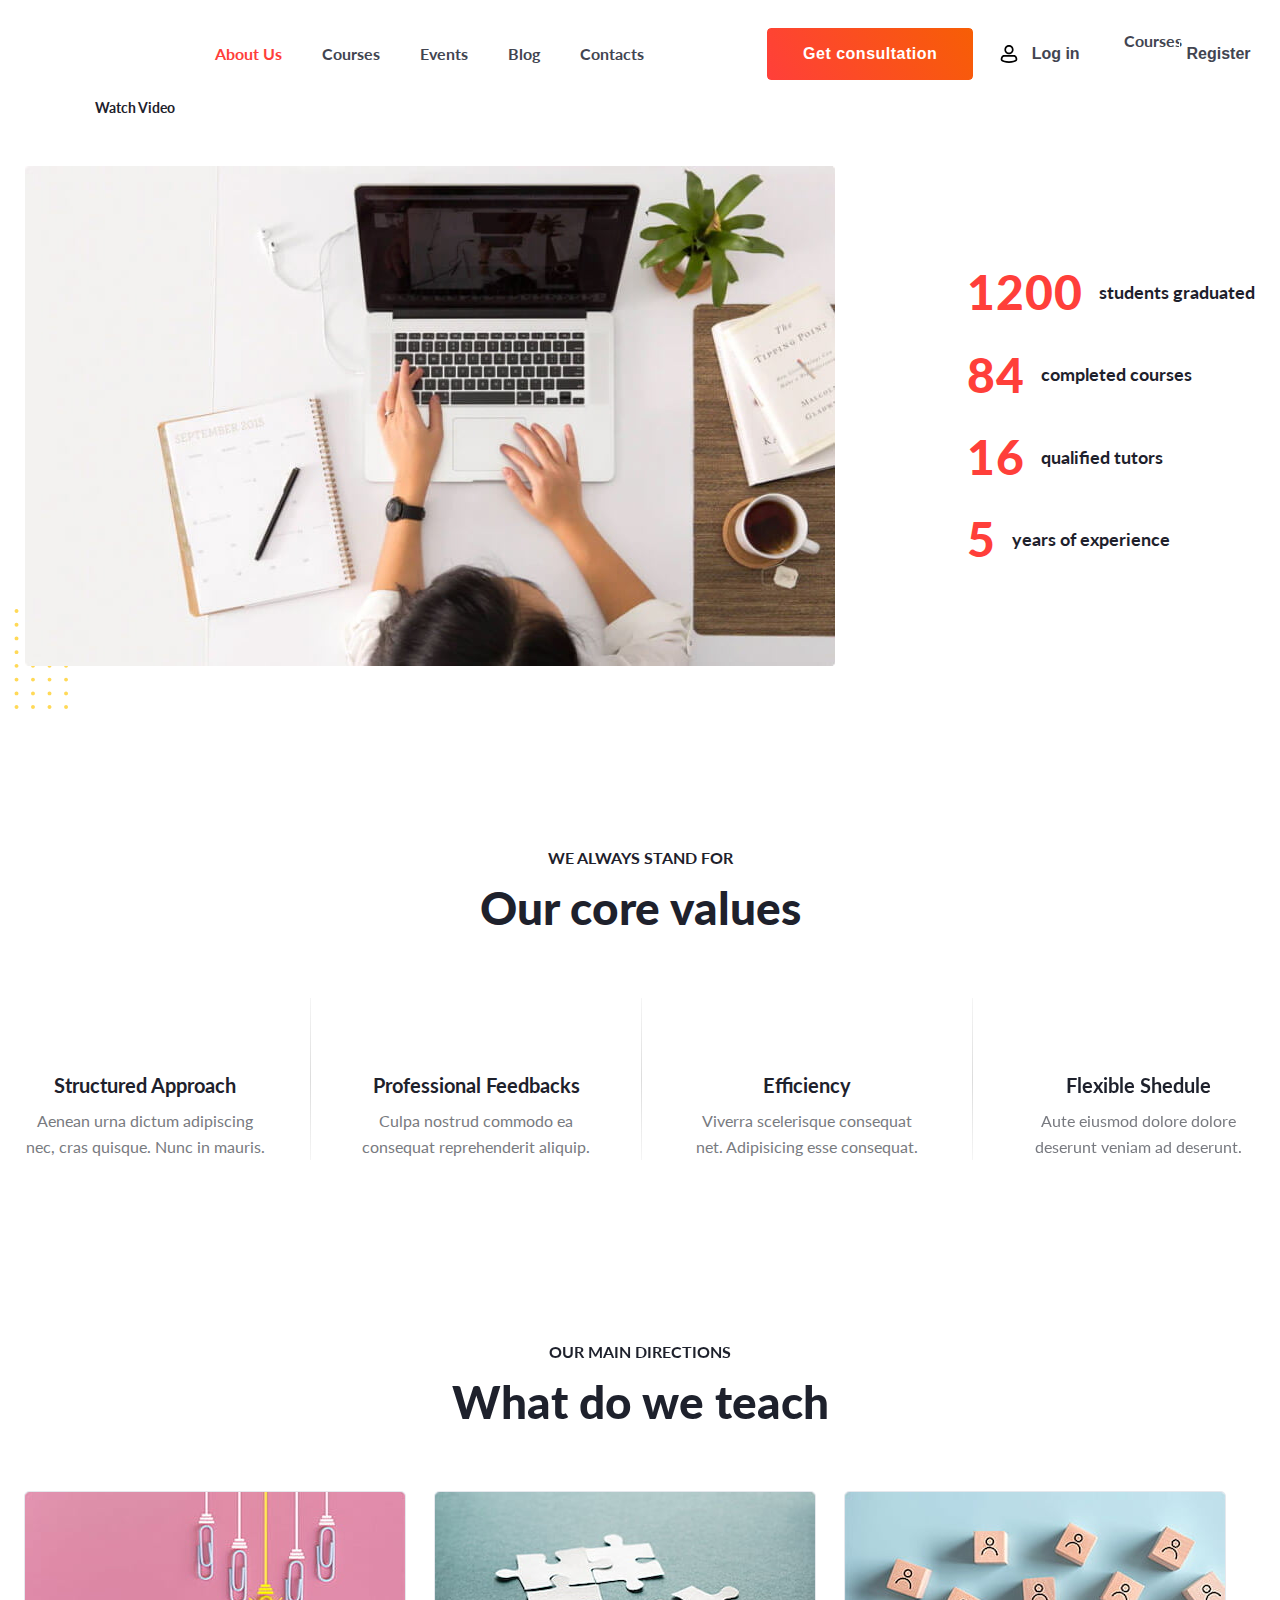
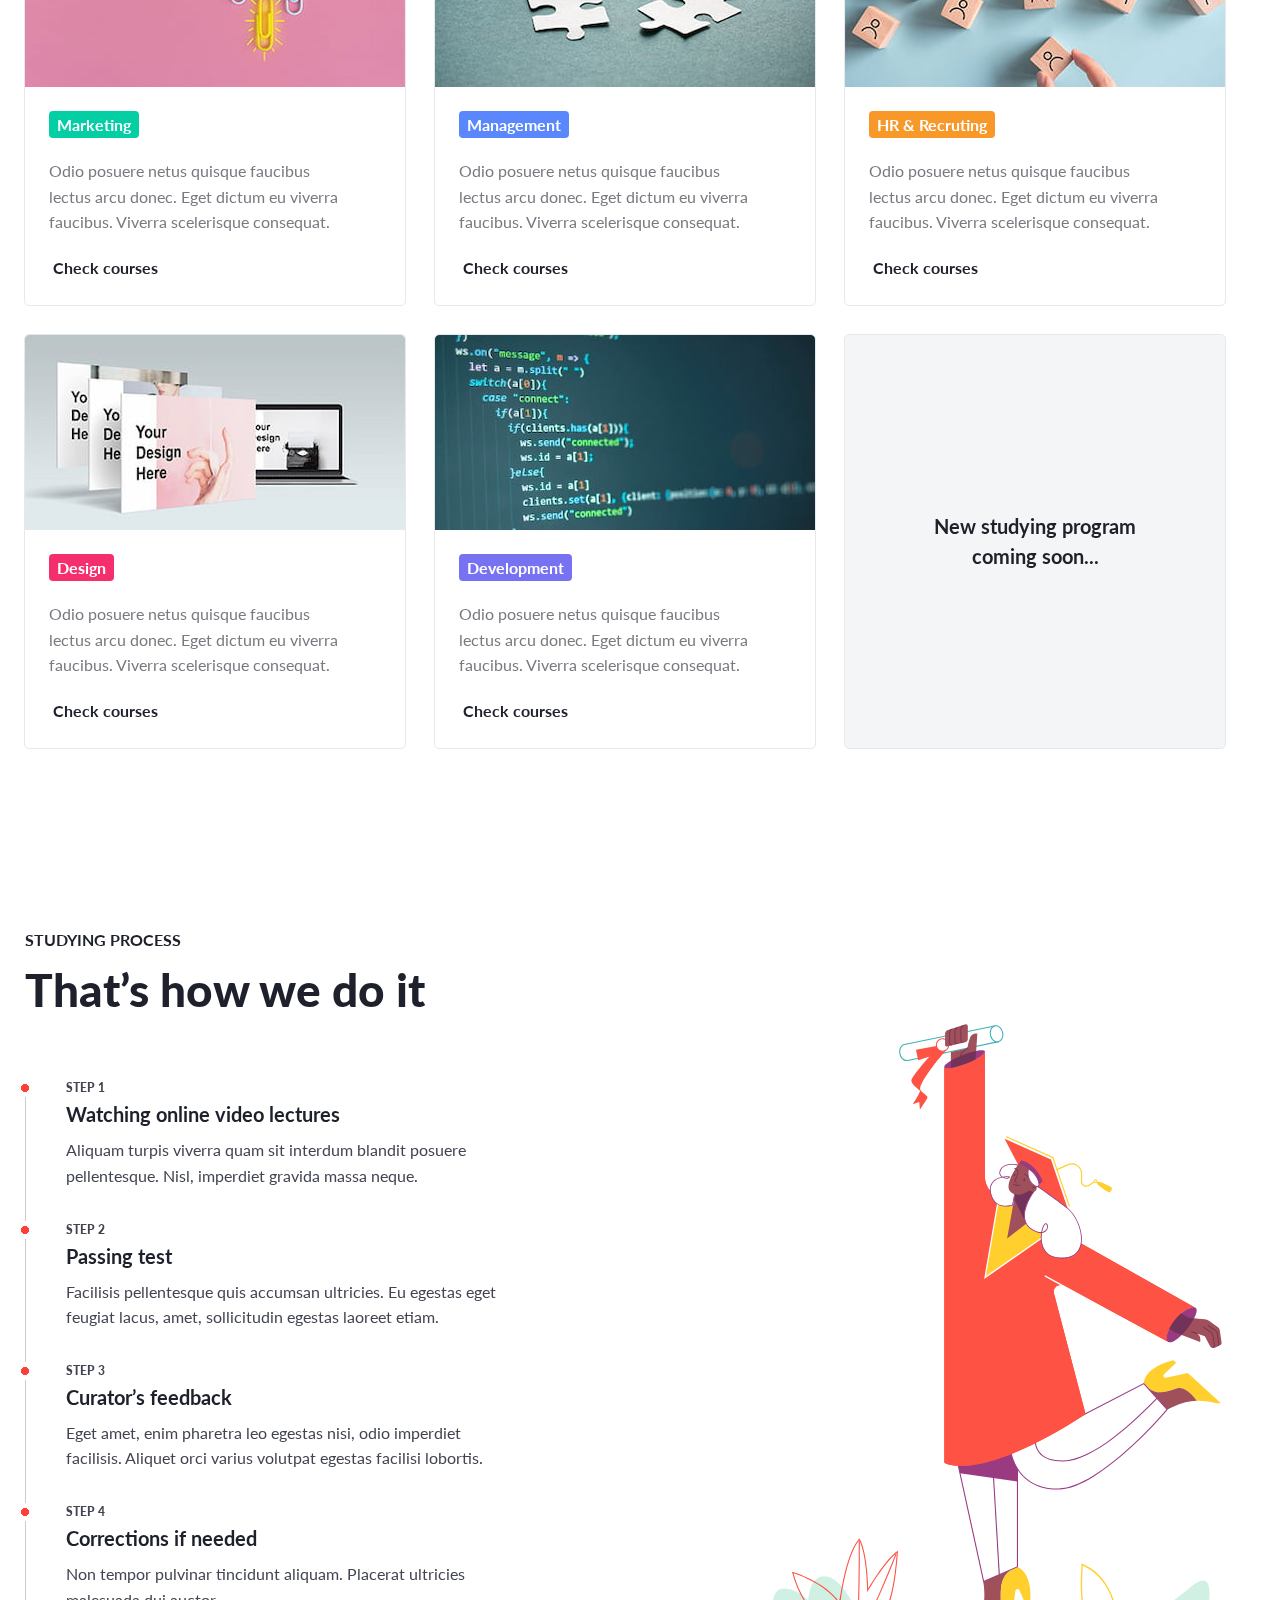
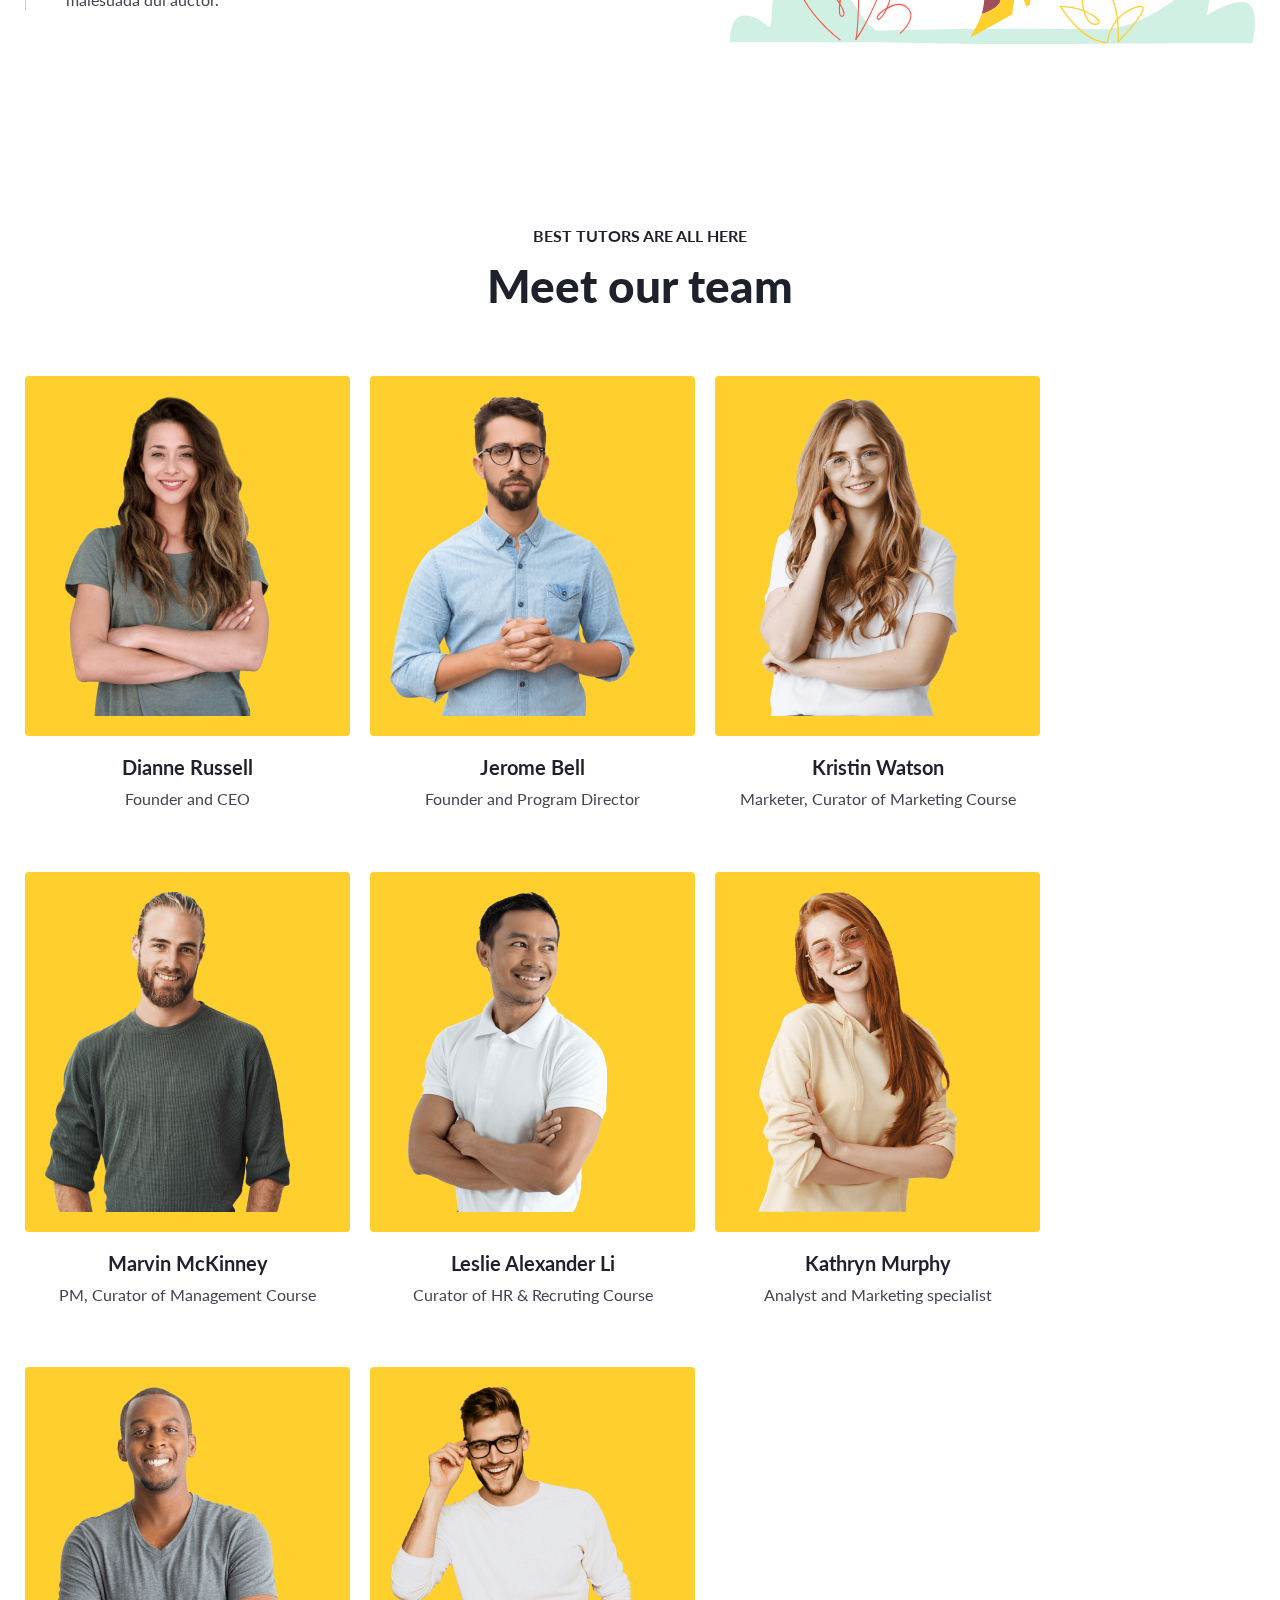
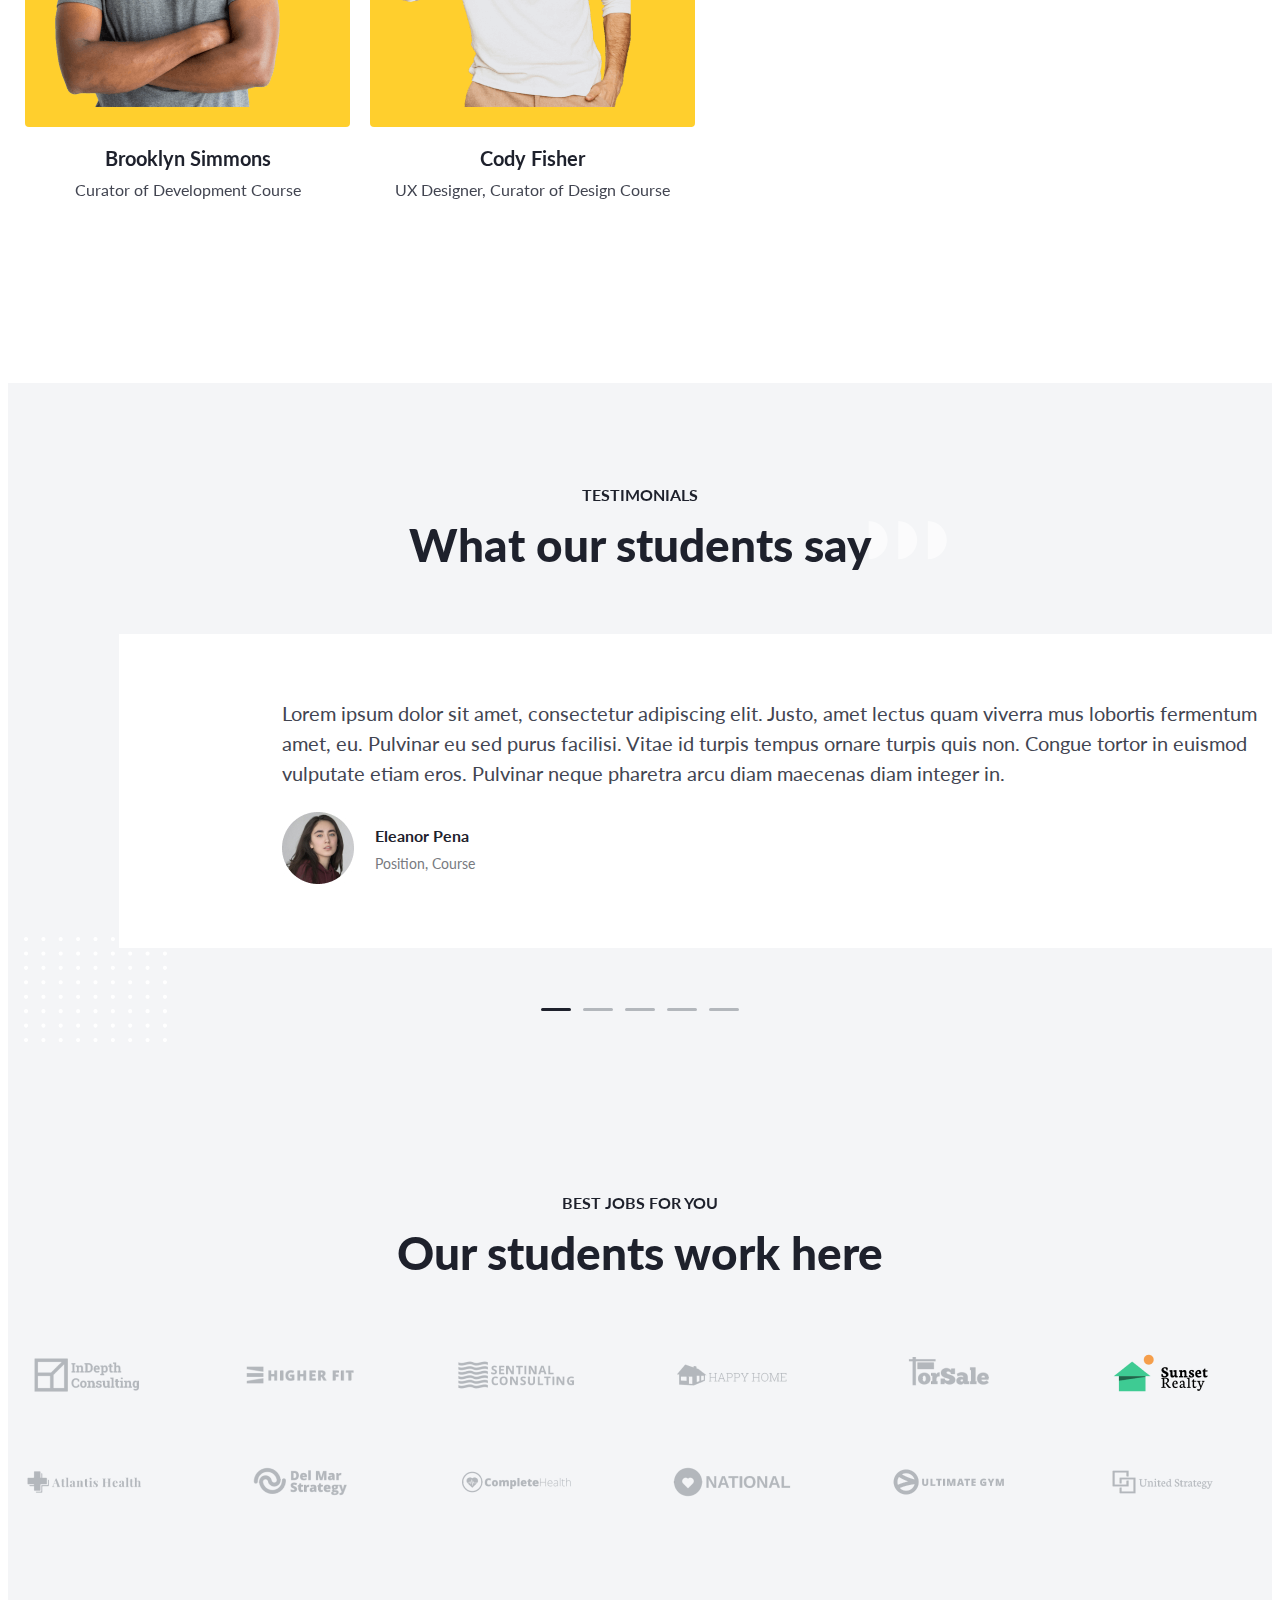
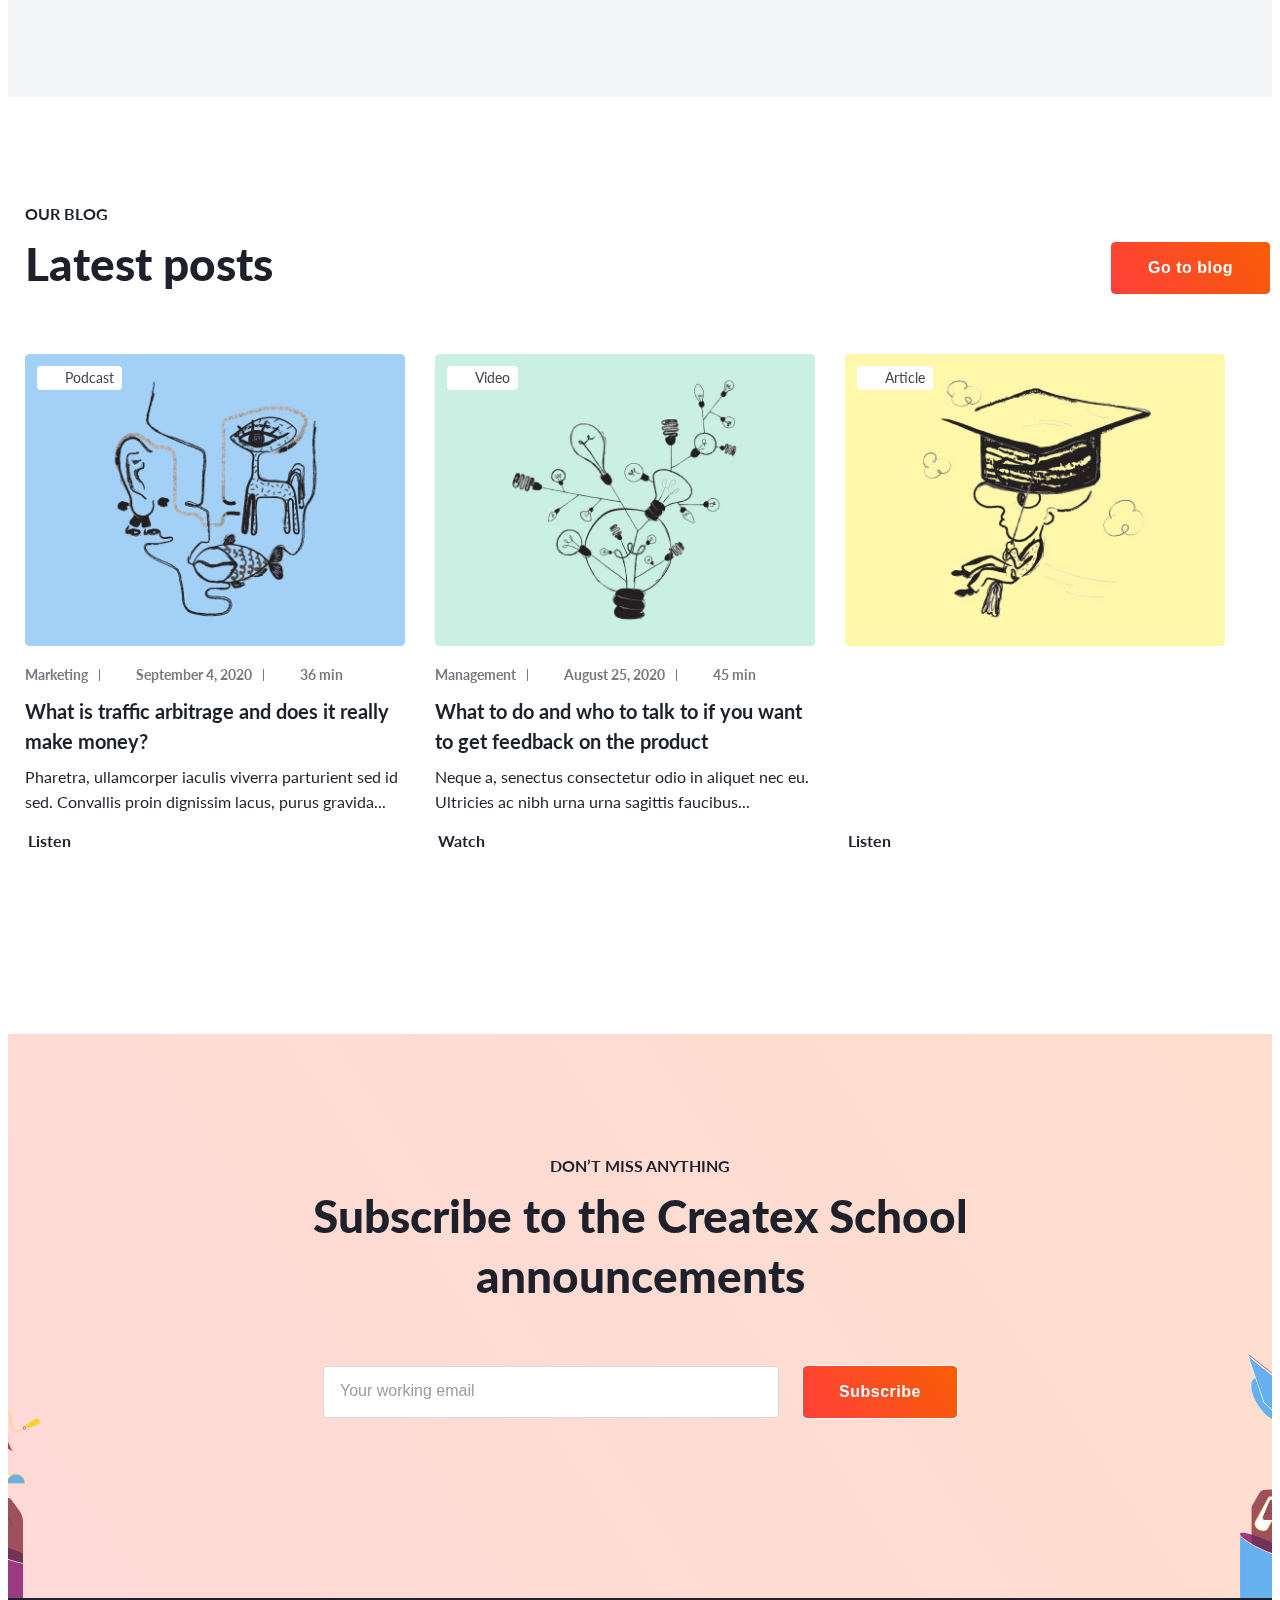
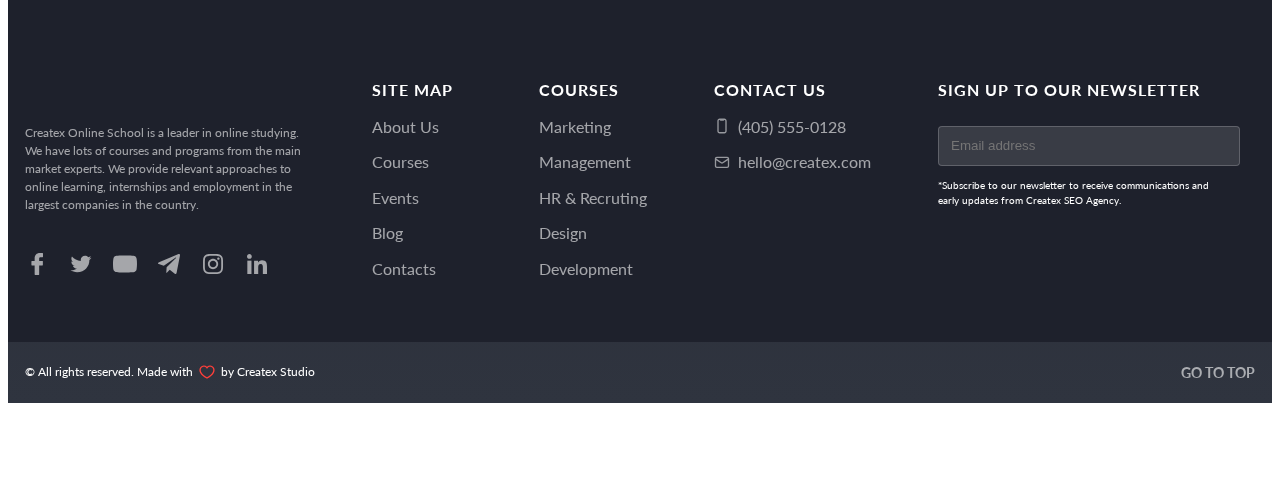
==== commit c5e91728: "Merge branch 'about-us' into Homepage" ====
--- a/about.html
+++ b/about.html
@@ -58,560 +58,550 @@
 					<li class="header__authorization-item">
 						<button class="header__authorization-sign-in" type="button" data-sign-in-open>&nbspLog in&nbsp</button>
 					</li>
-					<li class="header__authorization-item">
-						<span class="header__authorization-slash">&nbsp/&nbsp</span>
+					<li class="header__nav-item">
+						<a class="header__nav-link" href="./courses.html">Courses</a>
 					</li>
 					<li class="header__authorization-item">
 						<button class="header__authorization-sign-up" type="button" data-sign-up-open>&nbspRegister&nbsp</button>
 					</li>
 				</ul>
 			</div>
-		</header>
-		<main>
-			<section class="about section section--about">
-				<div class="container container--about">
-					<h3 class="third-header third-header--about">About us</h3>
-					<h1 class="main-header main-header--about">Createx Online School</h1>
-					<p class="bold-text bold-text--about">
-						Createx Online School is a leader in online studying. We have lots of courses and programs from the main
-						market experts.
-					</p>
-					<p class="normal-text normal-text--about">
-						We provide relevant approaches to online learning, internships and employment in the largest companies in
-						the country. Our educational programs help you get a new specialty from scratch. During your studies, we
-						will help you find a job. Check the courses and online events that we organise.
-					</p>
-					<ul class="about__btns-list">
-						<li class="about__btns-item">
-							<a class="btn-link btn-link--empty" href="">Explore events</a>
-						</li>
-						<li class="about__btns-item">
-							<a class="btn-link" href="#footer">Browse courses</a>
+		</section>
+		<section class="stat section section--stat">
+			<div class="container container--stat">
+				<div class="stat__play-btn-container">
+					<button class="stat__play-btn" type="button">
+						<svg class="stat__play-video-icon" width="52" height="52">
+							<use href="./images/icons.svg#icon-play-video"></use>
+						</svg>
+					</button>
+					<span class="stat__play-btn-text">Watch Video</span>
+				</div>
+				<div class="stat__list-container">
+					<div class="stat_background"></div>
+					<ul class="stat__list">
+						<li class="stat__item">
+							<span class="stat__number">1200</span>
+							<span class="stat__text">students graduated</span>
+						</li>
+						<li class="stat__item">
+							<span class="stat__number">84</span>
+							<span class="stat__text">completed courses</span>
+						</li>
+						<li class="stat__item">
+							<span class="stat__number">16</span>
+							<span class="stat__text">qualified tutors</span>
+						</li>
+						<li class="stat__item">
+							<span class="stat__number">5</span>
+							<span class="stat__text">years of experience</span>
 						</li>
 					</ul>
 				</div>
-			</section>
-			<section class="stat section section--stat">
-				<div class="container container--stat">
-					<div class="stat__play-btn-container">
-						<button class="stat__play-btn" type="button">
-							<svg class="stat__play-video-icon" width="52" height="52">
-								<use href="./images/icons.svg#icon-play-video"></use>
-							</svg>
-						</button>
-						<span class="stat__play-btn-text">Watch Video</span>
-					</div>
-					<div class="stat__list-container">
-						<div class="stat_background"></div>
-						<ul class="stat__list">
-							<li class="stat__item">
-								<span class="stat__number">1200</span>
-								<span class="stat__text">students graduated</span>
-							</li>
-							<li class="stat__item">
-								<span class="stat__number">84</span>
-								<span class="stat__text">completed courses</span>
-							</li>
-							<li class="stat__item">
-								<span class="stat__number">16</span>
-								<span class="stat__text">qualified tutors</span>
-							</li>
-							<li class="stat__item">
-								<span class="stat__number">5</span>
-								<span class="stat__text">years of experience</span>
-							</li>
-						</ul>
-					</div>
-				</div>
-			</section>
-			<section class="values section section--values">
-				<div class="container container--values">
-					<h3 class="third-header third-header--values">We always stand for</h3>
-					<h2 class="second-header second-header--values">Our core values</h2>
-					<div class="value__list-container">
-						<ul class="value__list">
-							<li class="value__item">
-								<div class="value__item-container">
-									<svg class="value__icon" width="48" height="48">
-										<use href="./images/icons.svg#icon-structure"></use>
-									</svg>
-									<h4 class="value__item-header">Structured Approach</h4>
-									<p class="value__item-text">Aenean urna dictum adipiscing nec, cras quisque. Nunc in mauris.</p>
-								</div>
-							</li>
-							<li class="value__item">
-								<div class="value__item-container">
-									<svg class="value__icon" width="48" height="48">
-										<use href="./images/icons.svg#icon-chat"></use>
-									</svg>
-									<h4 class="value__item-header">Professional Feedbacks</h4>
-									<p class="value__item-text">Culpa nostrud commodo ea consequat reprehenderit aliquip.</p>
-								</div>
-							</li>
-							<li class="value__item">
-								<div class="value__item-container">
-									<svg class="value__icon" width="48" height="48">
-										<use href="./images/icons.svg#icon-target"></use>
-									</svg>
-									<h4 class="value__item-header">Efficiency</h4>
-									<p class="value__item-text">Viverra scelerisque consequat net. Adipisicing esse consequat.</p>
-								</div>
-							</li>
-							<li class="value__item">
-								<div class="value__item-container">
-									<svg class="value__icon" width="48" height="48">
-										<use href="./images/icons.svg#icon-calendar"></use>
-									</svg>
-									<h4 class="value__item-header">Flexible Shedule</h4>
-									<p class="value__item-text">Aute eiusmod dolore dolore deserunt veniam ad deserunt.</p>
-								</div>
-							</li>
-						</ul>
-					</div>
-				</div>
-			</section>
-			<section class="directions section section--directions">
-				<div class="container container--directions">
-					<h3 class="third-header third-header--directions">our main directions</h3>
-					<h2 class="second-header second-header--directions">What do we teach</h2>
-					<ul class="directions__list">
-						<li class="directions__item">
-							<img src="./images/marketing.jpg" alt="five paper clips" width=" 380" />
-							<div class="directions__item-description">
-								<h4 class="directions__item-header directions__item-header-1">Marketing</h4>
-								<p class="directions__item-text">
-									Odio posuere netus quisque faucibus lectus arcu donec. Eget dictum eu viverra faucibus. Viverra
-									scelerisque consequat.
-								</p>
-								<a class="directions__item-link" href="">
-									Check courses
-									<svg class="directions__red-arrow" width="24" height="24">
-										<use href="./images/icons.svg#icon-red-arrow"></use>
-									</svg>
-								</a>
+			</div>
+		</section>
+		<section class="values section section--values">
+			<div class="container container--values">
+				<h3 class="third-header third-header--values">We always stand for</h3>
+				<h2 class="second-header second-header--values">Our core values</h2>
+				<div class="value__list-container">
+					<ul class="value__list">
+						<li class="value__item">
+							<div class="value__item-container">
+								<svg class="value__icon" width="48" height="48">
+									<use href="./images/icons.svg#icon-structure"></use>
+								</svg>
+								<h4 class="value__item-header">Structured Approach</h4>
+								<p class="value__item-text">Aenean urna dictum adipiscing nec, cras quisque. Nunc in
+									mauris.</p>
 							</div>
 						</li>
-						<li class="directions__item">
-							<img src="./images/management.jpg" alt="puzzle" width=" 380" />
-							<div class="directions__item-description">
-								<h4 class="directions__item-header directions__item-header-2">Management</h4>
-								<p class="directions__item-text">
-									Odio posuere netus quisque faucibus lectus arcu donec. Eget dictum eu viverra faucibus. Viverra
-									scelerisque consequat.
-								</p>
-								<a class="directions__item-link" href="">
-									Check courses
-									<svg class="directions__red-arrow" width="24" height="24">
-										<use href="./images/icons.svg#icon-red-arrow"></use>
-									</svg>
-								</a>
-							</div>
-						</li>
-						<li class="directions__item">
-							<img src="./images/recruting.jpg" alt="cubes" width=" 380" />
-							<div class="directions__item-description">
-								<h4 class="directions__item-header directions__item-header-3">HR & Recruting</h4>
-								<p class="directions__item-text">
-									Odio posuere netus quisque faucibus lectus arcu donec. Eget dictum eu viverra faucibus. Viverra
-									scelerisque consequat.
-								</p>
-								<a class="directions__item-link" href="">
-									Check courses
-									<svg class="directions__red-arrow" width="24" height="24">
-										<use href="./images/icons.svg#icon-red-arrow"></use>
-									</svg>
-								</a>
-							</div>
-						</li>
-						<li class="directions__item">
-							<img src="./images/design.jpg" alt="three design examples" width=" 380" />
-							<div class="directions__item-description">
-								<h4 class="directions__item-header directions__item-header-4">Design</h4>
-								<p class="directions__item-text">
-									Odio posuere netus quisque faucibus lectus arcu donec. Eget dictum eu viverra faucibus. Viverra
-									scelerisque consequat.
-								</p>
-								<a class="directions__item-link" href="">
-									Check courses
-									<svg class="directions__red-arrow" width="24" height="24">
-										<use href="./images/icons.svg#icon-red-arrow"></use>
-									</svg>
-								</a>
-							</div>
-						</li>
-						<li class="directions__item">
-							<img src="./images/development.jpg" alt="code on the screen" width=" 380" />
-							<div class="directions__item-description">
-								<h4 class="directions__item-header directions__item-header-5">Development</h4>
-								<p class="directions__item-text">
-									Odio posuere netus quisque faucibus lectus arcu donec. Eget dictum eu viverra faucibus. Viverra
-									scelerisque consequat.
-								</p>
-								<a class="directions__item-link" href="">
-									Check courses
-									<svg class="directions__red-arrow" width="24" height="24">
-										<use href="./images/icons.svg#icon-red-arrow"></use>
-									</svg>
-								</a>
-							</div>
-						</li>
-						<li class="directions__item directions__item--last">
-							<div class="directions__item-description">
-								<p class="directions__item-text">
-									New studying program
-									<br />
-									coming soon...
+						<li class="value__item">
+							<div class="value__item-container">
+								<svg class="value__icon" width="48" height="48">
+									<use href="./images/icons.svg#icon-chat"></use>
+								</svg>
+								<h4 class="value__item-header">Professional Feedbacks</h4>
+								<p class="value__item-text">Culpa nostrud commodo ea consequat reprehenderit aliquip.
 								</p>
 							</div>
 						</li>
+						<li class="value__item">
+							<div class="value__item-container">
+								<svg class="value__icon" width="48" height="48">
+									<use href="./images/icons.svg#icon-target"></use>
+								</svg>
+								<h4 class="value__item-header">Efficiency</h4>
+								<p class="value__item-text">Viverra scelerisque consequat net. Adipisicing esse
+									consequat.</p>
+							</div>
+						</li>
+						<li class="value__item">
+							<div class="value__item-container">
+								<svg class="value__icon" width="48" height="48">
+									<use href="./images/icons.svg#icon-calendar"></use>
+								</svg>
+								<h4 class="value__item-header">Flexible Shedule</h4>
+								<p class="value__item-text">Aute eiusmod dolore dolore deserunt veniam ad deserunt.</p>
+							</div>
+						</li>
 					</ul>
 				</div>
-			</section>
-			<section class="studying-process section section--studying-process">
-				<div class="container container__studying-process">
-					<h3 class="third-header">Studying process</h3>
-					<h2 class="second-header">That’s how we do it</h2>
-					<div class="studying-process__list-container">
-						<ul class="studying-process__list">
-							<li class="studying-process__item">
-								<h4 class="studying-process__item-first-header">STEP 1</h4>
-								<h5 class="studying-process__item-second-header">Watching online video lectures</h5>
-								<p class="studying-process__item-text">
-									Aliquam turpis viverra quam sit interdum blandit posuere pellentesque. Nisl, imperdiet gravida massa
-									neque.
-								</p>
-							</li>
-							<li class="studying-process__item">
-								<h4 class="studying-process__item-first-header">STEP 2</h4>
-								<h5 class="studying-process__item-second-header">Passing test</h5>
-								<p class="studying-process__item-text">
-									Facilisis pellentesque quis accumsan ultricies. Eu egestas eget feugiat lacus, amet, sollicitudin
-									egestas laoreet etiam.
-								</p>
-							</li>
-							<li class="studying-process__item">
-								<h4 class="studying-process__item-first-header">STEP 3</h4>
-								<h5 class="studying-process__item-second-header">Curator’s feedback</h5>
-								<p class="studying-process__item-text">
-									Eget amet, enim pharetra leo egestas nisi, odio imperdiet facilisis. Aliquet orci varius volutpat
-									egestas facilisi lobortis.
-								</p>
-							</li>
-							<li class="studying-process__item">
-								<h4 class="studying-process__item-first-header">STEP 4</h4>
-								<h5 class="studying-process__item-second-header">Corrections if needed</h5>
-								<p class="studying-process__item-text">
-									Non tempor pulvinar tincidunt aliquam. Placerat ultricies malesuada dui auctor.
-								</p>
-							</li>
-						</ul>
-					</div>
-				</div>
-			</section>
-			<section class="team section section--team">
-				<div class="container container--team">
-					<h3 class="third-header third-header--team">Best tutors are all here</h3>
-					<h2 class="second-header second-header--team">Meet our team</h2>
-					<ul class="team__list">
-						<li class="team__item">
-							<div class="team__item-img">
-								<img src="./images/team/dianne.png" alt="Dianne" />
-								<ul class="team__item-sm-list">
-									<li class="team__item-sm-item">
-										<a class="team__item-sm-link" href="">
-											<svg class="team__item-sm-icon" width="20" height="20">
-												<use href="./images/icons.svg#icon-facebook"></use>
-											</svg>
-										</a>
-									</li>
-									<li class="team__item-sm-item">
-										<a class="team__item-sm-link" href="">
-											<svg class="team__item-sm-icon" width="20" height="20">
-												<use href="./images/icons.svg#icon-instagram"></use>
-											</svg>
-										</a>
-									</li>
-									<li class="team__item-sm-item">
-										<a class="team__item-sm-link" href="">
-											<svg class="team__item-sm-icon" width="20" height="20">
-												<use href="./images/icons.svg#icon-linked-in"></use>
-											</svg>
-										</a>
-									</li>
-								</ul>
-							</div>
-							<div class="team__item-description">
-								<h4 class="team__item-header">Dianne Russell</h4>
-								<p class="team__item-text">Founder and CEO</p>
-							</div>
-						</li>
-
-						<li class="team__item">
-							<div class="team__item-img">
-								<img src="./images/team/jerome.png" alt="Jerome" />
-								<ul class="team__item-sm-list">
-									<li class="team__item-sm-item">
-										<a class="team__item-sm-link" href="">
-											<svg class="team__item-sm-icon" width="20" height="20">
-												<use href="./images/icons.svg#icon-facebook"></use>
-											</svg>
-										</a>
-									</li>
-									<li class="team__item-sm-item">
-										<a class="team__item-sm-link" href="">
-											<svg class="team__item-sm-icon" width="20" height="20">
-												<use href="./images/icons.svg#icon-instagram"></use>
-											</svg>
-										</a>
-									</li>
-									<li class="team__item-sm-item">
-										<a class="team__item-sm-link" href="">
-											<svg class="team__item-sm-icon" width="20" height="20">
-												<use href="./images/icons.svg#icon-linked-in"></use>
-											</svg>
-										</a>
-									</li>
-								</ul>
-							</div>
-							<div class="team__item-description">
-								<h4 class="team__item-header">Jerome Bell</h4>
-								<p class="team__item-text">Founder and Program Director</p>
-							</div>
-						</li>
-
-						<li class="team__item">
-							<div class="team__item-img">
-								<img src="./images/team/kristin.png" alt="Kristin" />
-								<ul class="team__item-sm-list">
-									<li class="team__item-sm-item">
-										<a class="team__item-sm-link" href="">
-											<svg class="team__item-sm-icon" width="20" height="20">
-												<use href="./images/icons.svg#icon-facebook"></use>
-											</svg>
-										</a>
-									</li>
-									<li class="team__item-sm-item">
-										<a class="team__item-sm-link" href="">
-											<svg class="team__item-sm-icon" width="20" height="20">
-												<use href="./images/icons.svg#icon-instagram"></use>
-											</svg>
-										</a>
-									</li>
-									<li class="team__item-sm-item">
-										<a class="team__item-sm-link" href="">
-											<svg class="team__item-sm-icon" width="20" height="20">
-												<use href="./images/icons.svg#icon-linked-in"></use>
-											</svg>
-										</a>
-									</li>
-								</ul>
-							</div>
-							<div class="team__item-description">
-								<h4 class="team__item-header">Kristin Watson</h4>
-								<p class="team__item-text">Marketer, Curator of Marketing Course</p>
-							</div>
-						</li>
-
-						<li class="team__item">
-							<div class="team__item-img">
-								<img src="./images/team/marvin.png" alt="marvin" />
-								<ul class="team__item-sm-list">
-									<li class="team__item-sm-item">
-										<a class="team__item-sm-link" href="">
-											<svg class="team__item-sm-icon" width="20" height="20">
-												<use href="./images/icons.svg#icon-facebook"></use>
-											</svg>
-										</a>
-									</li>
-									<li class="team__item-sm-item">
-										<a class="team__item-sm-link" href="">
-											<svg class="team__item-sm-icon" width="20" height="20">
-												<use href="./images/icons.svg#icon-instagram"></use>
-											</svg>
-										</a>
-									</li>
-									<li class="team__item-sm-item">
-										<a class="team__item-sm-link" href="">
-											<svg class="team__item-sm-icon" width="20" height="20">
-												<use href="./images/icons.svg#icon-linked-in"></use>
-											</svg>
-										</a>
-									</li>
-								</ul>
-							</div>
-							<div class="team__item-description">
-								<h4 class="team__item-header">Marvin McKinney</h4>
-								<p class="team__item-text">PM, Curator of Management Course</p>
-							</div>
-						</li>
-
-						<li class="team__item">
-							<div class="team__item-img">
-								<img src="./images/team/leslie.png" alt="Leslie" />
-								<ul class="team__item-sm-list">
-									<li class="team__item-sm-item">
-										<a class="team__item-sm-link" href="">
-											<svg class="team__item-sm-icon" width="20" height="20">
-												<use href="./images/icons.svg#icon-facebook"></use>
-											</svg>
-										</a>
-									</li>
-									<li class="team__item-sm-item">
-										<a class="team__item-sm-link" href="">
-											<svg class="team__item-sm-icon" width="20" height="20">
-												<use href="./images/icons.svg#icon-instagram"></use>
-											</svg>
-										</a>
-									</li>
-									<li class="team__item-sm-item">
-										<a class="team__item-sm-link" href="">
-											<svg class="team__item-sm-icon" width="20" height="20">
-												<use href="./images/icons.svg#icon-linked-in"></use>
-											</svg>
-										</a>
-									</li>
-								</ul>
-							</div>
-							<div class="team__item-description">
-								<h4 class="team__item-header">Leslie Alexander Li</h4>
-								<p class="team__item-text">Curator of HR & Recruting Course</p>
-							</div>
-						</li>
-
-						<li class="team__item">
-							<div class="team__item-img">
-								<img src="./images/team/kathryn.png" alt="Kathryn" />
-								<ul class="team__item-sm-list">
-									<li class="team__item-sm-item">
-										<a class="team__item-sm-link" href="">
-											<svg class="team__item-sm-icon" width="20" height="20">
-												<use href="./images/icons.svg#icon-facebook"></use>
-											</svg>
-										</a>
-									</li>
-									<li class="team__item-sm-item">
-										<a class="team__item-sm-link" href="">
-											<svg class="team__item-sm-icon" width="20" height="20">
-												<use href="./images/icons.svg#icon-instagram"></use>
-											</svg>
-										</a>
-									</li>
-									<li class="team__item-sm-item">
-										<a class="team__item-sm-link" href="">
-											<svg class="team__item-sm-icon" width="20" height="20">
-												<use href="./images/icons.svg#icon-linked-in"></use>
-											</svg>
-										</a>
-									</li>
-								</ul>
-							</div>
-							<div class="team__item-description">
-								<h4 class="team__item-header">Kathryn Murphy</h4>
-								<p class="team__item-text">Analyst and Marketing specialist</p>
-							</div>
-						</li>
-
-						<li class="team__item">
-							<div class="team__item-img">
-								<img src="./images/team/brooklyn.png" alt="Brooklyn" />
-								<ul class="team__item-sm-list">
-									<li class="team__item-sm-item">
-										<a class="team__item-sm-link" href="">
-											<svg class="team__item-sm-icon" width="20" height="20">
-												<use href="./images/icons.svg#icon-facebook"></use>
-											</svg>
-										</a>
-									</li>
-									<li class="team__item-sm-item">
-										<a class="team__item-sm-link" href="">
-											<svg class="team__item-sm-icon" width="20" height="20">
-												<use href="./images/icons.svg#icon-instagram"></use>
-											</svg>
-										</a>
-									</li>
-									<li class="team__item-sm-item">
-										<a class="team__item-sm-link" href="">
-											<svg class="team__item-sm-icon" width="20" height="20">
-												<use href="./images/icons.svg#icon-linked-in"></use>
-											</svg>
-										</a>
-									</li>
-								</ul>
-							</div>
-							<div class="team__item-description">
-								<h4 class="team__item-header">Brooklyn Simmons</h4>
-								<p class="team__item-text">Curator of Development Course</p>
-							</div>
-						</li>
-
-						<li class="team__item">
-							<div class="team__item-img">
-								<img src="./images/team/cody.png" alt="Cody" />
-								<ul class="team__item-sm-list">
-									<li class="team__item-sm-item">
-										<a class="team__item-sm-link" href="">
-											<svg class="team__item-sm-icon" width="20" height="20">
-												<use href="./images/icons.svg#icon-facebook"></use>
-											</svg>
-										</a>
-									</li>
-									<li class="team__item-sm-item">
-										<a class="team__item-sm-link" href="">
-											<svg class="team__item-sm-icon" width="20" height="20">
-												<use href="./images/icons.svg#icon-instagram"></use>
-											</svg>
-										</a>
-									</li>
-									<li class="team__item-sm-item">
-										<a class="team__item-sm-link" href="">
-											<svg class="team__item-sm-icon" width="20" height="20">
-												<use href="./images/icons.svg#icon-linked-in"></use>
-											</svg>
-										</a>
-									</li>
-								</ul>
-							</div>
-							<div class="team__item-description">
-								<h4 class="team__item-header">Cody Fisher</h4>
-								<p class="team__item-text">UX Designer, Curator of Design Course</p>
-							</div>
+			</div>
+		</section>
+		<section class="directions section section--directions">
+			<div class="container container--directions">
+				<h3 class="third-header third-header--directions">our main directions</h3>
+				<h2 class="second-header second-header--directions">What do we teach</h2>
+				<ul class="directions__list">
+					<li class="directions__item">
+						<img src="./images/marketing.jpg" alt="five paper clips" width=" 380" />
+						<div class="directions__item-description">
+							<h4 class="directions__item-header directions__item-header-1">Marketing</h4>
+							<p class="directions__item-text">
+								Odio posuere netus quisque faucibus lectus arcu donec. Eget dictum eu viverra faucibus.
+								Viverra
+								scelerisque consequat.
+							</p>
+							<a class="directions__item-link" href="">
+								Check courses
+								<svg class="directions__red-arrow" width="24" height="24">
+									<use href="./images/icons.svg#icon-red-arrow"></use>
+								</svg>
+							</a>
+						</div>
+					</li>
+					<li class="directions__item">
+						<img src="./images/management.jpg" alt="puzzle" width=" 380" />
+						<div class="directions__item-description">
+							<h4 class="directions__item-header directions__item-header-2">Management</h4>
+							<p class="directions__item-text">
+								Odio posuere netus quisque faucibus lectus arcu donec. Eget dictum eu viverra faucibus.
+								Viverra
+								scelerisque consequat.
+							</p>
+							<a class="directions__item-link" href="">
+								Check courses
+								<svg class="directions__red-arrow" width="24" height="24">
+									<use href="./images/icons.svg#icon-red-arrow"></use>
+								</svg>
+							</a>
+						</div>
+					</li>
+					<li class="directions__item">
+						<img src="./images/recruting.jpg" alt="cubes" width=" 380" />
+						<div class="directions__item-description">
+							<h4 class="directions__item-header directions__item-header-3">HR & Recruting</h4>
+							<p class="directions__item-text">
+								Odio posuere netus quisque faucibus lectus arcu donec. Eget dictum eu viverra faucibus.
+								Viverra
+								scelerisque consequat.
+							</p>
+							<a class="directions__item-link" href="">
+								Check courses
+								<svg class="directions__red-arrow" width="24" height="24">
+									<use href="./images/icons.svg#icon-red-arrow"></use>
+								</svg>
+							</a>
+						</div>
+					</li>
+					<li class="directions__item">
+						<img src="./images/design.jpg" alt="three design examples" width=" 380" />
+						<div class="directions__item-description">
+							<h4 class="directions__item-header directions__item-header-4">Design</h4>
+							<p class="directions__item-text">
+								Odio posuere netus quisque faucibus lectus arcu donec. Eget dictum eu viverra faucibus.
+								Viverra
+								scelerisque consequat.
+							</p>
+							<a class="directions__item-link" href="">
+								Check courses
+								<svg class="directions__red-arrow" width="24" height="24">
+									<use href="./images/icons.svg#icon-red-arrow"></use>
+								</svg>
+							</a>
+						</div>
+					</li>
+					<li class="directions__item">
+						<img src="./images/development.jpg" alt="code on the screen" width=" 380" />
+						<div class="directions__item-description">
+							<h4 class="directions__item-header directions__item-header-5">Development</h4>
+							<p class="directions__item-text">
+								Odio posuere netus quisque faucibus lectus arcu donec. Eget dictum eu viverra faucibus.
+								Viverra
+								scelerisque consequat.
+							</p>
+							<a class="directions__item-link" href="">
+								Check courses
+								<svg class="directions__red-arrow" width="24" height="24">
+									<use href="./images/icons.svg#icon-red-arrow"></use>
+								</svg>
+							</a>
+						</div>
+					</li>
+					<li class="directions__item directions__item--last">
+						<div class="directions__item-description">
+							<p class="directions__item-text">
+								New studying program
+								<br />
+								coming soon...
+							</p>
+						</div>
+					</li>
+				</ul>
+			</div>
+		</section>
+		<section class="studying-process section section--studying-process">
+			<div class="container container__studying-process">
+				<h3 class="third-header">Studying process</h3>
+				<h2 class="second-header">That’s how we do it</h2>
+				<div class="studying-process__list-container">
+					<ul class="studying-process__list">
+						<li class="studying-process__item">
+							<h4 class="studying-process__item-first-header">STEP 1</h4>
+							<h5 class="studying-process__item-second-header">Watching online video lectures</h5>
+							<p class="studying-process__item-text">
+								Aliquam turpis viverra quam sit interdum blandit posuere pellentesque. Nisl, imperdiet
+								gravida massa
+								neque.
+							</p>
+						</li>
+						<li class="studying-process__item">
+							<h4 class="studying-process__item-first-header">STEP 2</h4>
+							<h5 class="studying-process__item-second-header">Passing test</h5>
+							<p class="studying-process__item-text">
+								Facilisis pellentesque quis accumsan ultricies. Eu egestas eget feugiat lacus, amet,
+								sollicitudin
+								egestas laoreet etiam.
+							</p>
+						</li>
+						<li class="studying-process__item">
+							<h4 class="studying-process__item-first-header">STEP 3</h4>
+							<h5 class="studying-process__item-second-header">Curator’s feedback</h5>
+							<p class="studying-process__item-text">
+								Eget amet, enim pharetra leo egestas nisi, odio imperdiet facilisis. Aliquet orci varius
+								volutpat
+								egestas facilisi lobortis.
+							</p>
+						</li>
+						<li class="studying-process__item">
+							<h4 class="studying-process__item-first-header">STEP 4</h4>
+							<h5 class="studying-process__item-second-header">Corrections if needed</h5>
+							<p class="studying-process__item-text">
+								Non tempor pulvinar tincidunt aliquam. Placerat ultricies malesuada dui auctor.
+							</p>
 						</li>
 					</ul>
 				</div>
-			</section>
-			<section class="testimonials section section--testimonials">
-				<div class="container container--testimonials">
-					<h3 class="third-header third-header-testimonials">TESTIMONIALS</h3>
-					<h2 class="second-header second-header-testimonials">What our students say</h2>
-					<div class="testimonials__content">
-						<button class="testimonials__prev-btn" type="button">
-							<svg class="testimonials__prev-btn-icon" width="24" height="24">
-								<use href="./images/icons.svg#icon-prev-btn"></use>
-							</svg>
-						</button>
-
-						<ul class="testimonials__list">
-							<li class="testimonials__item" data-category="eleanor">
-								<div class="testimonials__item-container">
-									<p class="testimonials__text">
-										Lorem ipsum dolor sit amet, consectetur adipiscing elit. Justo, amet lectus quam viverra mus
-										lobortis fermentum amet, eu. Pulvinar eu sed purus facilisi. Vitae id turpis tempus ornare turpis
-										quis non. Congue tortor in euismod vulputate etiam eros. Pulvinar neque pharetra arcu diam maecenas
-										diam integer in.
-									</p>
-									<div class="pesponse__author">
-										<img src="./images/testimonials-eleanor.jpg" alt="Eleanor Pena" />
-										<div class="testimonials__author-description">
-											<h4 class="testimonials__author-name">Eleanor Pena</h4>
-											<p class="testimonials__author-info">Position, Course</p>
-										</div>
+			</div>
+		</section>
+		<section class="team section section--team">
+			<div class="container container--team">
+				<h3 class="third-header third-header--team">Best tutors are all here</h3>
+				<h2 class="second-header second-header--team">Meet our team</h2>
+				<ul class="team__list">
+					<li class="team__item">
+						<div class="team__item-img">
+							<img src="./images/team/dianne.png" alt="Dianne" />
+							<ul class="team__item-sm-list">
+								<li class="team__item-sm-item">
+									<a class="team__item-sm-link" href="">
+										<svg class="team__item-sm-icon" width="20" height="20">
+											<use href="./images/icons.svg#icon-facebook"></use>
+										</svg>
+									</a>
+								</li>
+								<li class="team__item-sm-item">
+									<a class="team__item-sm-link" href="">
+										<svg class="team__item-sm-icon" width="20" height="20">
+											<use href="./images/icons.svg#icon-instagram"></use>
+										</svg>
+									</a>
+								</li>
+								<li class="team__item-sm-item">
+									<a class="team__item-sm-link" href="">
+										<svg class="team__item-sm-icon" width="20" height="20">
+											<use href="./images/icons.svg#icon-linked-in"></use>
+										</svg>
+									</a>
+								</li>
+							</ul>
+						</div>
+						<div class="team__item-description">
+							<h4 class="team__item-header">Dianne Russell</h4>
+							<p class="team__item-text">Founder and CEO</p>
+						</div>
+					</li>
+
+					<li class="team__item">
+						<div class="team__item-img">
+							<img src="./images/team/jerome.png" alt="Jerome" />
+							<ul class="team__item-sm-list">
+								<li class="team__item-sm-item">
+									<a class="team__item-sm-link" href="">
+										<svg class="team__item-sm-icon" width="20" height="20">
+											<use href="./images/icons.svg#icon-facebook"></use>
+										</svg>
+									</a>
+								</li>
+								<li class="team__item-sm-item">
+									<a class="team__item-sm-link" href="">
+										<svg class="team__item-sm-icon" width="20" height="20">
+											<use href="./images/icons.svg#icon-instagram"></use>
+										</svg>
+									</a>
+								</li>
+								<li class="team__item-sm-item">
+									<a class="team__item-sm-link" href="">
+										<svg class="team__item-sm-icon" width="20" height="20">
+											<use href="./images/icons.svg#icon-linked-in"></use>
+										</svg>
+									</a>
+								</li>
+							</ul>
+						</div>
+						<div class="team__item-description">
+							<h4 class="team__item-header">Jerome Bell</h4>
+							<p class="team__item-text">Founder and Program Director</p>
+						</div>
+					</li>
+
+					<li class="team__item">
+						<div class="team__item-img">
+							<img src="./images/team/kristin.png" alt="Kristin" />
+							<ul class="team__item-sm-list">
+								<li class="team__item-sm-item">
+									<a class="team__item-sm-link" href="">
+										<svg class="team__item-sm-icon" width="20" height="20">
+											<use href="./images/icons.svg#icon-facebook"></use>
+										</svg>
+									</a>
+								</li>
+								<li class="team__item-sm-item">
+									<a class="team__item-sm-link" href="">
+										<svg class="team__item-sm-icon" width="20" height="20">
+											<use href="./images/icons.svg#icon-instagram"></use>
+										</svg>
+									</a>
+								</li>
+								<li class="team__item-sm-item">
+									<a class="team__item-sm-link" href="">
+										<svg class="team__item-sm-icon" width="20" height="20">
+											<use href="./images/icons.svg#icon-linked-in"></use>
+										</svg>
+									</a>
+								</li>
+							</ul>
+						</div>
+						<div class="team__item-description">
+							<h4 class="team__item-header">Kristin Watson</h4>
+							<p class="team__item-text">Marketer, Curator of Marketing Course</p>
+						</div>
+					</li>
+
+					<li class="team__item">
+						<div class="team__item-img">
+							<img src="./images/team/marvin.png" alt="marvin" />
+							<ul class="team__item-sm-list">
+								<li class="team__item-sm-item">
+									<a class="team__item-sm-link" href="">
+										<svg class="team__item-sm-icon" width="20" height="20">
+											<use href="./images/icons.svg#icon-facebook"></use>
+										</svg>
+									</a>
+								</li>
+								<li class="team__item-sm-item">
+									<a class="team__item-sm-link" href="">
+										<svg class="team__item-sm-icon" width="20" height="20">
+											<use href="./images/icons.svg#icon-instagram"></use>
+										</svg>
+									</a>
+								</li>
+								<li class="team__item-sm-item">
+									<a class="team__item-sm-link" href="">
+										<svg class="team__item-sm-icon" width="20" height="20">
+											<use href="./images/icons.svg#icon-linked-in"></use>
+										</svg>
+									</a>
+								</li>
+							</ul>
+						</div>
+						<div class="team__item-description">
+							<h4 class="team__item-header">Marvin McKinney</h4>
+							<p class="team__item-text">PM, Curator of Management Course</p>
+						</div>
+					</li>
+
+					<li class="team__item">
+						<div class="team__item-img">
+							<img src="./images/team/leslie.png" alt="Leslie" />
+							<ul class="team__item-sm-list">
+								<li class="team__item-sm-item">
+									<a class="team__item-sm-link" href="">
+										<svg class="team__item-sm-icon" width="20" height="20">
+											<use href="./images/icons.svg#icon-facebook"></use>
+										</svg>
+									</a>
+								</li>
+								<li class="team__item-sm-item">
+									<a class="team__item-sm-link" href="">
+										<svg class="team__item-sm-icon" width="20" height="20">
+											<use href="./images/icons.svg#icon-instagram"></use>
+										</svg>
+									</a>
+								</li>
+								<li class="team__item-sm-item">
+									<a class="team__item-sm-link" href="">
+										<svg class="team__item-sm-icon" width="20" height="20">
+											<use href="./images/icons.svg#icon-linked-in"></use>
+										</svg>
+									</a>
+								</li>
+							</ul>
+						</div>
+						<div class="team__item-description">
+							<h4 class="team__item-header">Leslie Alexander Li</h4>
+							<p class="team__item-text">Curator of HR & Recruting Course</p>
+						</div>
+					</li>
+
+					<li class="team__item">
+						<div class="team__item-img">
+							<img src="./images/team/kathryn.png" alt="Kathryn" />
+							<ul class="team__item-sm-list">
+								<li class="team__item-sm-item">
+									<a class="team__item-sm-link" href="">
+										<svg class="team__item-sm-icon" width="20" height="20">
+											<use href="./images/icons.svg#icon-facebook"></use>
+										</svg>
+									</a>
+								</li>
+								<li class="team__item-sm-item">
+									<a class="team__item-sm-link" href="">
+										<svg class="team__item-sm-icon" width="20" height="20">
+											<use href="./images/icons.svg#icon-instagram"></use>
+										</svg>
+									</a>
+								</li>
+								<li class="team__item-sm-item">
+									<a class="team__item-sm-link" href="">
+										<svg class="team__item-sm-icon" width="20" height="20">
+											<use href="./images/icons.svg#icon-linked-in"></use>
+										</svg>
+									</a>
+								</li>
+							</ul>
+						</div>
+						<div class="team__item-description">
+							<h4 class="team__item-header">Kathryn Murphy</h4>
+							<p class="team__item-text">Analyst and Marketing specialist</p>
+						</div>
+					</li>
+
+					<li class="team__item">
+						<div class="team__item-img">
+							<img src="./images/team/brooklyn.png" alt="Brooklyn" />
+							<ul class="team__item-sm-list">
+								<li class="team__item-sm-item">
+									<a class="team__item-sm-link" href="">
+										<svg class="team__item-sm-icon" width="20" height="20">
+											<use href="./images/icons.svg#icon-facebook"></use>
+										</svg>
+									</a>
+								</li>
+								<li class="team__item-sm-item">
+									<a class="team__item-sm-link" href="">
+										<svg class="team__item-sm-icon" width="20" height="20">
+											<use href="./images/icons.svg#icon-instagram"></use>
+										</svg>
+									</a>
+								</li>
+								<li class="team__item-sm-item">
+									<a class="team__item-sm-link" href="">
+										<svg class="team__item-sm-icon" width="20" height="20">
+											<use href="./images/icons.svg#icon-linked-in"></use>
+										</svg>
+									</a>
+								</li>
+							</ul>
+						</div>
+						<div class="team__item-description">
+							<h4 class="team__item-header">Brooklyn Simmons</h4>
+							<p class="team__item-text">Curator of Development Course</p>
+						</div>
+					</li>
+
+					<li class="team__item">
+						<div class="team__item-img">
+							<img src="./images/team/cody.png" alt="Cody" />
+							<ul class="team__item-sm-list">
+								<li class="team__item-sm-item">
+									<a class="team__item-sm-link" href="">
+										<svg class="team__item-sm-icon" width="20" height="20">
+											<use href="./images/icons.svg#icon-facebook"></use>
+										</svg>
+									</a>
+								</li>
+								<li class="team__item-sm-item">
+									<a class="team__item-sm-link" href="">
+										<svg class="team__item-sm-icon" width="20" height="20">
+											<use href="./images/icons.svg#icon-instagram"></use>
+										</svg>
+									</a>
+								</li>
+								<li class="team__item-sm-item">
+									<a class="team__item-sm-link" href="">
+										<svg class="team__item-sm-icon" width="20" height="20">
+											<use href="./images/icons.svg#icon-linked-in"></use>
+										</svg>
+									</a>
+								</li>
+							</ul>
+						</div>
+						<div class="team__item-description">
+							<h4 class="team__item-header">Cody Fisher</h4>
+							<p class="team__item-text">UX Designer, Curator of Design Course</p>
+						</div>
+					</li>
+				</ul>
+			</div>
+		</section>
+		<section class="testimonials section section--testimonials">
+			<div class="container container--testimonials">
+				<h3 class="third-header third-header-testimonials">TESTIMONIALS</h3>
+				<h2 class="second-header second-header-testimonials">What our students say</h2>
+				<div class="testimonials__content">
+					<button class="testimonials__prev-btn" type="button">
+						<svg class="testimonials__prev-btn-icon" width="24" height="24">
+							<use href="./images/icons.svg#icon-prev-btn"></use>
+						</svg>
+					</button>
+
+					<ul class="testimonials__list">
+						<li class="testimonials__item" data-category="eleanor">
+							<div class="testimonials__item-container">
+								<p class="testimonials__text">
+									Lorem ipsum dolor sit amet, consectetur adipiscing elit. Justo, amet lectus quam
+									viverra mus
+									lobortis fermentum amet, eu. Pulvinar eu sed purus facilisi. Vitae id turpis tempus
+									ornare turpis
+									quis non. Congue tortor in euismod vulputate etiam eros. Pulvinar neque pharetra
+									arcu diam maecenas
+									diam integer in.
+								</p>
+								<div class="pesponse__author">
+									<img src="./images/testimonials-eleanor.jpg" alt="Eleanor Pena" />
+									<div class="testimonials__author-description">
+										<h4 class="testimonials__author-name">Eleanor Pena</h4>
+										<p class="testimonials__author-info">Position, Course</p>
 									</div>
-									<svg class="braces" width="28" height="20">
-										<use href="./images/icons.svg#icon-braces"></use>
-									</svg>
 								</div>
-							</li>
-							<!-- <li class="testimonials__item" data-category="person-2">
+								<svg class="braces" width="28" height="20">
+									<use href="./images/icons.svg#icon-braces"></use>
+								</svg>
+							</div>
+						</li>
+						<!-- <li class="testimonials__item" data-category="person-2">
 								<div class="testimonials__item-container">
 									<p class="testimonials__text">
 										Lorem ipsum dolor sit amet, consectetur adipiscing elit. Justo, amet lectus quam viverra mus
@@ -628,341 +618,349 @@
 									</div>
 								</div>
 							</li> -->
-						</ul>
-
-						<button class="testimonials__next-btn" type="button">
-							<svg class="testimonials__next-btn-icon" width="24" height="24">
-								<use href="./images/icons.svg#icon-next-btn"></use>
-							</svg>
-						</button>
-					</div>
-					<!-- <input type="radio" name="testimonials" id="eleanor" value="eleanor" checked />
+					</ul>
+
+					<button class="testimonials__next-btn" type="button">
+						<svg class="testimonials__next-btn-icon" width="24" height="24">
+							<use href="./images/icons.svg#icon-next-btn"></use>
+						</svg>
+					</button>
+				</div>
+				<!-- <input type="radio" name="testimonials" id="eleanor" value="eleanor" checked />
 					<input type="radio" name="testimonials" id="person-2" value="person-2" />
 					<input type="radio" name="testimonials" id="person-3" value="person-3" />
 					<input type="radio" name="testimonials" id="person-4" value="person-4" />
 					<input type="radio" name="testimonials" id="person-5" value="person-5" /> -->
-					<ul class="testimonials__slider-labels">
-						<li class="testimonials__slider-labels-item">
-							<label for="eleanor">
-								<div class="testimonials__slider-label"></div>
-							</label>
-						</li>
-						<li class="testimonials__slider-labels-item">
-							<label for="person-2">
-								<div class="testimonials__slider-label"></div>
-							</label>
-						</li>
-						<li class="testimonials__slider-labels-item">
-							<label for="person-3">
-								<div class="testimonials__slider-label"></div>
-							</label>
-						</li>
-						<li class="testimonials__slider-labels-item">
-							<label for="person-4">
-								<div class="testimonials__slider-label"></div>
-							</label>
-						</li>
-						<li class="testimonials__slider-labels-item">
-							<label for="person-5">
-								<div class="testimonials__slider-label"></div>
-							</label>
+				<ul class="testimonials__slider-labels">
+					<li class="testimonials__slider-labels-item">
+						<label for="eleanor">
+							<div class="testimonials__slider-label"></div>
+						</label>
+					</li>
+					<li class="testimonials__slider-labels-item">
+						<label for="person-2">
+							<div class="testimonials__slider-label"></div>
+						</label>
+					</li>
+					<li class="testimonials__slider-labels-item">
+						<label for="person-3">
+							<div class="testimonials__slider-label"></div>
+						</label>
+					</li>
+					<li class="testimonials__slider-labels-item">
+						<label for="person-4">
+							<div class="testimonials__slider-label"></div>
+						</label>
+					</li>
+					<li class="testimonials__slider-labels-item">
+						<label for="person-5">
+							<div class="testimonials__slider-label"></div>
+						</label>
+					</li>
+				</ul>
+			</div>
+		</section>
+		<section class="jobes section section--jobes">
+			<div class="container container--jobes">
+				<h3 class="third-header third-header--jobes">best jobs for you</h3>
+				<h2 class="second-header second-header--jobes">Our students work here</h2>
+				<ul class="jobes__list">
+					<li class="jobes__item">
+						<a class="jobes__link" href="">
+							<img class="jobes__icon" src="./images/logo-1.png" alt="InDepth Consulting logo"
+								width="120" />
+						</a>
+					</li>
+					<li class="jobes__item">
+						<a class="jobes__link" href="">
+							<img class="jobes__icon" src="./images/logo-2.png" alt="Higher Fit logo" width="120" />
+						</a>
+					</li>
+					<li class="jobes__item">
+						<a class="jobes__link" href="">
+							<img class="jobes__icon" src="./images/logo-3.png" alt="Sentinal Consulting logo"
+								width="120" />
+						</a>
+					</li>
+					<li class="jobes__item">
+						<a class="jobes__link" href="">
+							<img class="jobes__icon" src="./images/logo-4.png" alt="Happy Home logo" width="120" />
+						</a>
+					</li>
+					<li class="jobes__item">
+						<a class="jobes__link" href="">
+							<img class="jobes__icon" src="./images/logo-5.png" alt="ForSale logo" width="120" />
+						</a>
+					</li>
+					<li class="jobes__item">
+						<a class="jobes__link" href="">
+							<img class="jobes__icon" src="./images/logo-6.png" alt="Sunset Realty logo" width="120" />
+						</a>
+					</li>
+					<li class="jobes__item">
+						<a class="jobes__link" href="">
+							<img class="jobes__icon" src="./images/logo-7.png" alt="Atlantis Health logo" width="120" />
+						</a>
+					</li>
+					<li class="jobes__item">
+						<a class="jobes__link" href="">
+							<img class="jobes__icon" src="./images/logo-8.png" alt="Del Mar Strategy logo"
+								width="120" />
+						</a>
+					</li>
+					<li class="jobes__item">
+						<a class="jobes__link" href="">
+							<img class="jobes__icon" src="./images/logo-9.png" alt="Complete Health logo" width="120" />
+						</a>
+					</li>
+					<li class="jobes__item">
+						<a class="jobes__link" href="">
+							<img class="jobes__icon" src="./images/logo-10.png" alt="National logo" width="120" />
+						</a>
+					</li>
+					<li class="jobes__item">
+						<a class="jobes__link" href="">
+							<img class="jobes__icon" src="./images/logo-11.png" alt="Ultimate Gym logo" width="120" />
+						</a>
+					</li>
+					<li class="jobes__item">
+						<a class="jobes__link" href="">
+							<img class="jobes__icon" src="./images/logo-12.png" alt="United Strategy logo"
+								width="120" />
+						</a>
+					</li>
+				</ul>
+			</div>
+		</section>
+		<section class="blog section section--blog">
+			<div class="container container--blog">
+				<h3 class="third-header">Our blog</h3>
+				<h2 class="second-header">Latest posts</h2>
+				<button class="btn btn--blog" type="button">Go to blog</button>
+				<ul class="blog__list">
+					<li class="blog__item">
+						<div class="blog__item-container">
+							<img class="blog__img" src="./images/podcast.jpg" alt="podcast image" width="380" />
+							<div class="blog__img-icon">
+								<svg width="16" height="16">
+									<use href="./images/icons.svg#icon-mic"></use>
+								</svg>
+								<span class="blog__img-icon-text">Podcast</span>
+							</div>
+							<div class="blog__item-description">
+								<ul class="blog__item-description-list">
+									<li class="blog__item-description-item">
+										<span class="blog__item-description-text">Marketing</span>
+									</li>
+									<li class="blog__item-description-item">
+										<svg class="blog__item-description-icon" width="16" height="16">
+											<use href="./images/icons.svg#icon-calendar-mini"></use>
+										</svg>
+										<span class="blog__item-description-text">September 4, 2020</span>
+									</li>
+									<li class="blog__item-description-item">
+										<svg class="blog__item-description-icon" width="16" height="16">
+											<use href="./images/icons.svg#icon-clock-mini"></use>
+										</svg>
+										<span class="blog__item-description-text">36 min</span>
+									</li>
+								</ul>
+							</div>
+							<h4 class="blog__item-title">What is traffic arbitrage and does it really make money?</h4>
+							<p class="blog__item-text">
+								Pharetra, ullamcorper iaculis viverra parturient sed id sed. Convallis proin dignissim
+								lacus, purus
+								gravida...
+							</p>
+							<a class="blog__item-link" href="">
+								Listen
+								<svg class="blog__red-arrow" width="24" height="24">
+									<use href="./images/icons.svg#icon-red-arrow"></use>
+								</svg>
+							</a>
+						</div>
+					</li>
+					<li class="blog__item">
+						<div class="blog__item-container">
+							<img class="blog__img" src="./images/video.jpg" alt="podcast image" width="380" />
+							<div class="blog__img-icon">
+								<svg width="16" height="16">
+									<use href="./images/icons.svg#icon-play"></use>
+								</svg>
+								<span class="blog__img-icon-text">Video</span>
+							</div>
+							<div class="blog__item-description">
+								<ul class="blog__item-description-list">
+									<li class="blog__item-description-item">
+										<span class="blog__item-description-text">Management</span>
+									</li>
+									<li class="blog__item-description-item">
+										<svg class="blog__item-description-icon" width="16" height="16">
+											<use href="./images/icons.svg#icon-calendar-mini"></use>
+										</svg>
+										<span class="blog__item-description-text">August 25, 2020</span>
+									</li>
+									<li class="blog__item-description-item">
+										<svg class="blog__item-description-icon" width="16" height="16">
+											<use href="./images/icons.svg#icon-clock-mini"></use>
+										</svg>
+										<span class="blog__item-description-text">45 min</span>
+									</li>
+								</ul>
+							</div>
+							<h4 class="blog__item-title">
+								What to do and who to talk to if you want to get feedback on the product
+							</h4>
+							<p class="blog__item-text">
+								Neque a, senectus consectetur odio in aliquet nec eu. Ultricies ac nibh urna urna
+								sagittis faucibus...
+							</p>
+							<a class="blog__item-link" href="">
+								Watch
+								<svg class="blog__red-arrow" width="24" height="24">
+									<use href="./images/icons.svg#icon-red-arrow"></use>
+								</svg>
+							</a>
+						</div>
+					</li>
+					<li class="blog__item">
+						<div class="blog__item-container">
+							<img class="blog__img" src="./images/article.jpg" alt="podcast image" width="380" />
+							<div class="blog__img-icon">
+								<svg width="16" height="16">
+									<use href="./images/icons.svg#icon-file"></use>
+								</svg>
+								<span class="blog__img-icon-text">Article</span>
+							</div>
+							<a class="blog__item-link" href="">
+								Listen
+								<svg class="directions__red-arrow" width="24" height="24">
+									<use href="./images/icons.svg#icon-red-arrow"></use>
+								</svg>
+							</a>
+						</div>
+					</li>
+				</ul>
+			</div>
+		</section>
+		<section class="subscription section section--subscription">
+			<div class="container container--subscription">
+				<h3 class="third-header third-header--subscription">Don’t miss anything</h3>
+				<h2 class="second-header second-header--subscription">
+					Subscribe to the Createx School
+					<br />
+					announcements
+				</h2>
+				<div class="subscription-form">
+					<input class="subscription__input" type="email" placeholder="Your working email" />
+					<button class="btn btn--subscription">Subscribe</button>
+				</div>
+			</div>
+		</section>
+	</main>
+	<footer class="footer section section--footer" id="footer">
+		<div class="container container--footer">
+			<div class="footer__main-content">
+				<div class="footer__first-column">
+					<a class="footer__logo" href="./index.html">
+						<svg class="footer__logo-icon" width="130" height="22">
+							<use href="./images/icons.svg#icon-logo"></use>
+						</svg>
+					</a>
+					<p class="footer__text">
+						Createx Online School is a leader in online studying. We have lots of courses and programs from
+						the main
+						market experts. We provide relevant approaches to online learning, internships and employment in
+						the
+						largest companies in the country.
+					</p>
+					<ul class="footer__sm-list">
+						<li class="footer__sm-item">
+							<a class="footer__sm-link" href="">
+								<svg class="footer__sm-icon" width="24" height="24">
+									<use href="./images/icons.svg#icon-facebook"></use>
+								</svg>
+							</a>
+						</li>
+						<li class="footer__sm-item">
+							<a class="footer__sm-link" href="">
+								<svg class="footer__sm-icon" width="24" height="24">
+									<use href="./images/icons.svg#icon-twitter"></use>
+								</svg>
+							</a>
+						</li>
+						<li class="footer__sm-item">
+							<a class="footer__sm-link" href="">
+								<svg class="footer__sm-icon" width="24" height="24">
+									<use href="./images/icons.svg#icon-youtube"></use>
+								</svg>
+							</a>
+						</li>
+						<li class="footer__sm-item">
+							<a class="footer__sm-link" href="">
+								<svg class="footer__sm-icon" width="24" height="24">
+									<use href="./images/icons.svg#icon-telegram"></use>
+								</svg>
+							</a>
+						</li>
+						<li class="footer__sm-item">
+							<a class="footer__sm-link" href="">
+								<svg class="footer__sm-icon" width="24" height="24">
+									<use href="./images/icons.svg#icon-instagram"></use>
+								</svg>
+							</a>
+						</li>
+						<li class="footer__sm-item">
+							<a class="footer__sm-link" href="">
+								<svg class="footer__sm-icon" width="24" height="24">
+									<use href="./images/icons.svg#icon-linked-in"></use>
+								</svg>
+							</a>
 						</li>
 					</ul>
 				</div>
-			</section>
-			<section class="jobes section section--jobes">
-				<div class="container container--jobes">
-					<h3 class="third-header third-header--jobes">best jobs for you</h3>
-					<h2 class="second-header second-header--jobes">Our students work here</h2>
-					<ul class="jobes__list">
-						<li class="jobes__item">
-							<a class="jobes__link" href="">
-								<img class="jobes__icon" src="./images/logo-1.png" alt="InDepth Consulting logo" width="120" />
-							</a>
-						</li>
-						<li class="jobes__item">
-							<a class="jobes__link" href="">
-								<img class="jobes__icon" src="./images/logo-2.png" alt="Higher Fit logo" width="120" />
-							</a>
-						</li>
-						<li class="jobes__item">
-							<a class="jobes__link" href="">
-								<img class="jobes__icon" src="./images/logo-3.png" alt="Sentinal Consulting logo" width="120" />
-							</a>
-						</li>
-						<li class="jobes__item">
-							<a class="jobes__link" href="">
-								<img class="jobes__icon" src="./images/logo-4.png" alt="Happy Home logo" width="120" />
-							</a>
-						</li>
-						<li class="jobes__item">
-							<a class="jobes__link" href="">
-								<img class="jobes__icon" src="./images/logo-5.png" alt="ForSale logo" width="120" />
-							</a>
-						</li>
-						<li class="jobes__item">
-							<a class="jobes__link" href="">
-								<img class="jobes__icon" src="./images/logo-6.png" alt="Sunset Realty logo" width="120" />
-							</a>
-						</li>
-						<li class="jobes__item">
-							<a class="jobes__link" href="">
-								<img class="jobes__icon" src="./images/logo-7.png" alt="Atlantis Health logo" width="120" />
-							</a>
-						</li>
-						<li class="jobes__item">
-							<a class="jobes__link" href="">
-								<img class="jobes__icon" src="./images/logo-8.png" alt="Del Mar Strategy logo" width="120" />
-							</a>
-						</li>
-						<li class="jobes__item">
-							<a class="jobes__link" href="">
-								<img class="jobes__icon" src="./images/logo-9.png" alt="Complete Health logo" width="120" />
-							</a>
-						</li>
-						<li class="jobes__item">
-							<a class="jobes__link" href="">
-								<img class="jobes__icon" src="./images/logo-10.png" alt="National logo" width="120" />
-							</a>
-						</li>
-						<li class="jobes__item">
-							<a class="jobes__link" href="">
-								<img class="jobes__icon" src="./images/logo-11.png" alt="Ultimate Gym logo" width="120" />
-							</a>
-						</li>
-						<li class="jobes__item">
-							<a class="jobes__link" href="">
-								<img class="jobes__icon" src="./images/logo-12.png" alt="United Strategy logo" width="120" />
-							</a>
-						</li>
-					</ul>
-				</div>
-			</section>
-			<section class="blog section section--blog">
-				<div class="container container--blog">
-					<h3 class="third-header">Our blog</h3>
-					<h2 class="second-header">Latest posts</h2>
-					<button class="btn btn--blog" type="button">Go to blog</button>
-					<ul class="blog__list">
-						<li class="blog__item">
-							<div class="blog__item-container">
-								<img class="blog__img" src="./images/podcast.jpg" alt="podcast image" width="380" />
-								<div class="blog__img-icon">
-									<svg width="16" height="16">
-										<use href="./images/icons.svg#icon-mic"></use>
-									</svg>
-									<span class="blog__img-icon-text">Podcast</span>
-								</div>
-								<div class="blog__item-description">
-									<ul class="blog__item-description-list">
-										<li class="blog__item-description-item">
-											<span class="blog__item-description-text">Marketing</span>
-										</li>
-										<li class="blog__item-description-item">
-											<svg class="blog__item-description-icon" width="16" height="16">
-												<use href="./images/icons.svg#icon-calendar-mini"></use>
-											</svg>
-											<span class="blog__item-description-text">September 4, 2020</span>
-										</li>
-										<li class="blog__item-description-item">
-											<svg class="blog__item-description-icon" width="16" height="16">
-												<use href="./images/icons.svg#icon-clock-mini"></use>
-											</svg>
-											<span class="blog__item-description-text">36 min</span>
-										</li>
-									</ul>
-								</div>
-								<h4 class="blog__item-title">What is traffic arbitrage and does it really make money?</h4>
-								<p class="blog__item-text">
-									Pharetra, ullamcorper iaculis viverra parturient sed id sed. Convallis proin dignissim lacus, purus
-									gravida...
-								</p>
-								<a class="blog__item-link" href="">
-									Listen
-									<svg class="blog__red-arrow" width="24" height="24">
-										<use href="./images/icons.svg#icon-red-arrow"></use>
-									</svg>
-								</a>
-							</div>
-						</li>
-						<li class="blog__item">
-							<div class="blog__item-container">
-								<img class="blog__img" src="./images/video.jpg" alt="podcast image" width="380" />
-								<div class="blog__img-icon">
-									<svg width="16" height="16">
-										<use href="./images/icons.svg#icon-play"></use>
-									</svg>
-									<span class="blog__img-icon-text">Video</span>
-								</div>
-								<div class="blog__item-description">
-									<ul class="blog__item-description-list">
-										<li class="blog__item-description-item">
-											<span class="blog__item-description-text">Management</span>
-										</li>
-										<li class="blog__item-description-item">
-											<svg class="blog__item-description-icon" width="16" height="16">
-												<use href="./images/icons.svg#icon-calendar-mini"></use>
-											</svg>
-											<span class="blog__item-description-text">August 25, 2020</span>
-										</li>
-										<li class="blog__item-description-item">
-											<svg class="blog__item-description-icon" width="16" height="16">
-												<use href="./images/icons.svg#icon-clock-mini"></use>
-											</svg>
-											<span class="blog__item-description-text">45 min</span>
-										</li>
-									</ul>
-								</div>
-								<h4 class="blog__item-title">
-									What to do and who to talk to if you want to get feedback on the product
-								</h4>
-								<p class="blog__item-text">
-									Neque a, senectus consectetur odio in aliquet nec eu. Ultricies ac nibh urna urna sagittis faucibus...
-								</p>
-								<a class="blog__item-link" href="">
-									Watch
-									<svg class="blog__red-arrow" width="24" height="24">
-										<use href="./images/icons.svg#icon-red-arrow"></use>
-									</svg>
-								</a>
-							</div>
-						</li>
-						<li class="blog__item">
-							<div class="blog__item-container">
-								<img class="blog__img" src="./images/article.jpg" alt="podcast image" width="380" />
-								<div class="blog__img-icon">
-									<svg width="16" height="16">
-										<use href="./images/icons.svg#icon-file"></use>
-									</svg>
-									<span class="blog__img-icon-text">Article</span>
-								</div>
-								<a class="blog__item-link" href="">
-									Listen
-									<svg class="directions__red-arrow" width="24" height="24">
-										<use href="./images/icons.svg#icon-red-arrow"></use>
-									</svg>
-								</a>
-							</div>
-						</li>
-					</ul>
-				</div>
-			</section>
-			<section class="subscription section section--subscription">
-				<div class="container container--subscription">
-					<h3 class="third-header third-header--subscription">Don’t miss anything</h3>
-					<h2 class="second-header second-header--subscription">
-						Subscribe to the Createx School
-						<br />
-						announcements
-					</h2>
-					<div class="subscription-form">
-						<input class="subscription__input" type="email" placeholder="Your working email" />
-						<button class="btn btn--subscription">Subscribe</button>
-					</div>
-				</div>
-			</section>
-		</main>
-		<footer class="footer section section--footer" id="footer">
-			<div class="container container--footer">
-				<div class="footer__main-content">
-					<div class="footer__first-column">
-						<a class="footer__logo" href="./index.html">
-							<svg class="footer__logo-icon" width="130" height="22">
-								<use href="./images/icons.svg#icon-logo"></use>
-							</svg>
-						</a>
-						<p class="footer__text">
-							Createx Online School is a leader in online studying. We have lots of courses and programs from the main
-							market experts. We provide relevant approaches to online learning, internships and employment in the
-							largest companies in the country.
-						</p>
-						<ul class="footer__sm-list">
-							<li class="footer__sm-item">
-								<a class="footer__sm-link" href="">
-									<svg class="footer__sm-icon" width="24" height="24">
-										<use href="./images/icons.svg#icon-facebook"></use>
-									</svg>
-								</a>
-							</li>
-							<li class="footer__sm-item">
-								<a class="footer__sm-link" href="">
-									<svg class="footer__sm-icon" width="24" height="24">
-										<use href="./images/icons.svg#icon-twitter"></use>
-									</svg>
-								</a>
-							</li>
-							<li class="footer__sm-item">
-								<a class="footer__sm-link" href="">
-									<svg class="footer__sm-icon" width="24" height="24">
-										<use href="./images/icons.svg#icon-youtube"></use>
-									</svg>
-								</a>
-							</li>
-							<li class="footer__sm-item">
-								<a class="footer__sm-link" href="">
-									<svg class="footer__sm-icon" width="24" height="24">
-										<use href="./images/icons.svg#icon-telegram"></use>
-									</svg>
-								</a>
-							</li>
-							<li class="footer__sm-item">
-								<a class="footer__sm-link" href="">
-									<svg class="footer__sm-icon" width="24" height="24">
-										<use href="./images/icons.svg#icon-instagram"></use>
-									</svg>
-								</a>
-							</li>
-							<li class="footer__sm-item">
-								<a class="footer__sm-link" href="">
-									<svg class="footer__sm-icon" width="24" height="24">
-										<use href="./images/icons.svg#icon-linked-in"></use>
-									</svg>
-								</a>
-							</li>
-						</ul>
-					</div>
-
-					<ul class="footer__nav-list">
-						<li class="footer__nav-item">
-							<h2 class="footer__nav-header">SITE MAP</h2>
-						</li>
-						<li class="footer__nav-item">
-							<a class="footer__nav-link" href="./about.html">About Us</a>
-						</li>
-						<li class="footer__nav-item">
-							<a class="footer__nav-link" href="">Courses</a>
-						</li>
-						<li class="footer__nav-item">
-							<a class="footer__nav-link" href="">Events</a>
-						</li>
-						<li class="footer__nav-item">
-							<a class="footer__nav-link" href="">Blog</a>
-						</li>
-						<li class="footer__nav-item">
-							<a class="footer__nav-link" href="">Contacts</a>
-						</li>
-					</ul>
-
-					<ul class="footer__courses-list">
-						<li class="footer__courses-item">
-							<h2 class="footer__courses-header">COURSES</h2>
-						</li>
-						<li class="footer__courses-item">
-							<a class="footer__courses-link" href="">Marketing</a>
-						</li>
-						<li class="footer__courses-item">
-							<a class="footer__courses-link" href="">Management</a>
-						</li>
-						<li class="footer__courses-item">
-							<a class="footer__courses-link" href="">HR & Recruting</a>
-						</li>
-						<li class="footer__courses-item">
-							<a class="footer__courses-link" href="">Design</a>
-						</li>
-						<li class="footer__courses-item">
-							<a class="footer__courses-link" href="">Development</a>
-						</li>
-					</ul>
+
+				<ul class="footer__nav-list">
+					<li class="footer__nav-item">
+						<h2 class="footer__nav-header">SITE MAP</h2>
+					</li>
+					<li class="footer__nav-item">
+						<a class="footer__nav-link" href="./about.html">About Us</a>
+					</li>
+					<li class="footer__nav-item">
+						<a class="footer__nav-link" href="">Courses</a>
+					</li>
+					<li class="footer__nav-item">
+						<a class="footer__nav-link" href="">Events</a>
+					</li>
+					<li class="footer__nav-item">
+						<a class="footer__nav-link" href="">Blog</a>
+					</li>
+					<li class="footer__nav-item">
+						<a class="footer__nav-link" href="">Contacts</a>
+					</li>
+				</ul>
+
+				<ul class="footer__courses-list">
+					<li class="footer__courses-item">
+						<h2 class="footer__courses-header">COURSES</h2>
+					</li>
+					<li class="footer__courses-item">
+						<a class="footer__courses-link" href="">Marketing</a>
+					</li>
+					<li class="footer__courses-item">
+						<a class="footer__courses-link" href="">Management</a>
+					</li>
+					<li class="footer__courses-item">
+						<a class="footer__courses-link" href="">HR & Recruting</a>
+					</li>
+					<li class="footer__courses-item">
+						<a class="footer__courses-link" href="">Design</a>
+					</li>
+					<li class="footer__courses-item">
+						<a class="footer__courses-link" href="">Development</a>
+					</li>
+				</ul>
 
 					<address class="footer__address" id="contacts">
 						<h2 class="footer__address-header">CONTACT US</h2>
@@ -980,30 +978,30 @@
 						</a>
 					</address>
 
-					<div class="footer__input">
-						<h2 class="footer__input-header">SIGN UP TO OUR NEWSLETTER</h2>
-						<div class="footer__input-window-container">
-							<input class="footer__input-window" type="text" placeholder="Email address" />
-							<button class="footer__input-btn" type="submit">
-								<svg class="footer__input-btn-icon" width="16" height="16">
-									<use href="./images/icons.svg#icon-arrow"></use>
-								</svg>
-							</button>
-						</div>
-						<p class="footer__input-comment">
-							*Subscribe to our newsletter to receive communications and early updates from Createx SEO Agency.
-						</p>
+				<div class="footer__input">
+					<h2 class="footer__input-header">SIGN UP TO OUR NEWSLETTER</h2>
+					<div class="footer__input-window-container">
+						<input class="footer__input-window" type="text" placeholder="Email address" />
+						<button class="footer__input-btn" type="submit">
+							<svg class="footer__input-btn-icon" width="16" height="16">
+								<use href="./images/icons.svg#icon-arrow"></use>
+							</svg>
+						</button>
 					</div>
+					<p class="footer__input-comment">
+						*Subscribe to our newsletter to receive communications and early updates from Createx SEO
+						Agency.
+					</p>
 				</div>
-
-				<div class="footer__bottom">
-					<p class="footer__bottom-text">© All rights reserved. Made with&nbsp&nbsp</p>
-					<svg class="footer__heart-icon" width="16" height="16">
-						<use href="./images/icons.svg#icon-heart"></use>
-					</svg>
-					<p class="footer__bottom-text">&nbsp&nbspby Createx Studio</p>
-					<a class="footer__bottom-link" href="#top">GO TO TOP</a>
-				</div>
+			</div>
+
+			<div class="footer__bottom">
+				<p class="footer__bottom-text">© All rights reserved. Made with&nbsp&nbsp</p>
+				<svg class="footer__heart-icon" width="16" height="16">
+					<use href="./images/icons.svg#icon-heart"></use>
+				</svg>
+				<p class="footer__bottom-text">&nbsp&nbspby Createx Studio</p>
+				<a class="footer__bottom-link" href="#top">GO TO TOP</a>
 			</div>
 		</footer>
 		<div class="backdrop is-hidden" data-sign-in-modal>
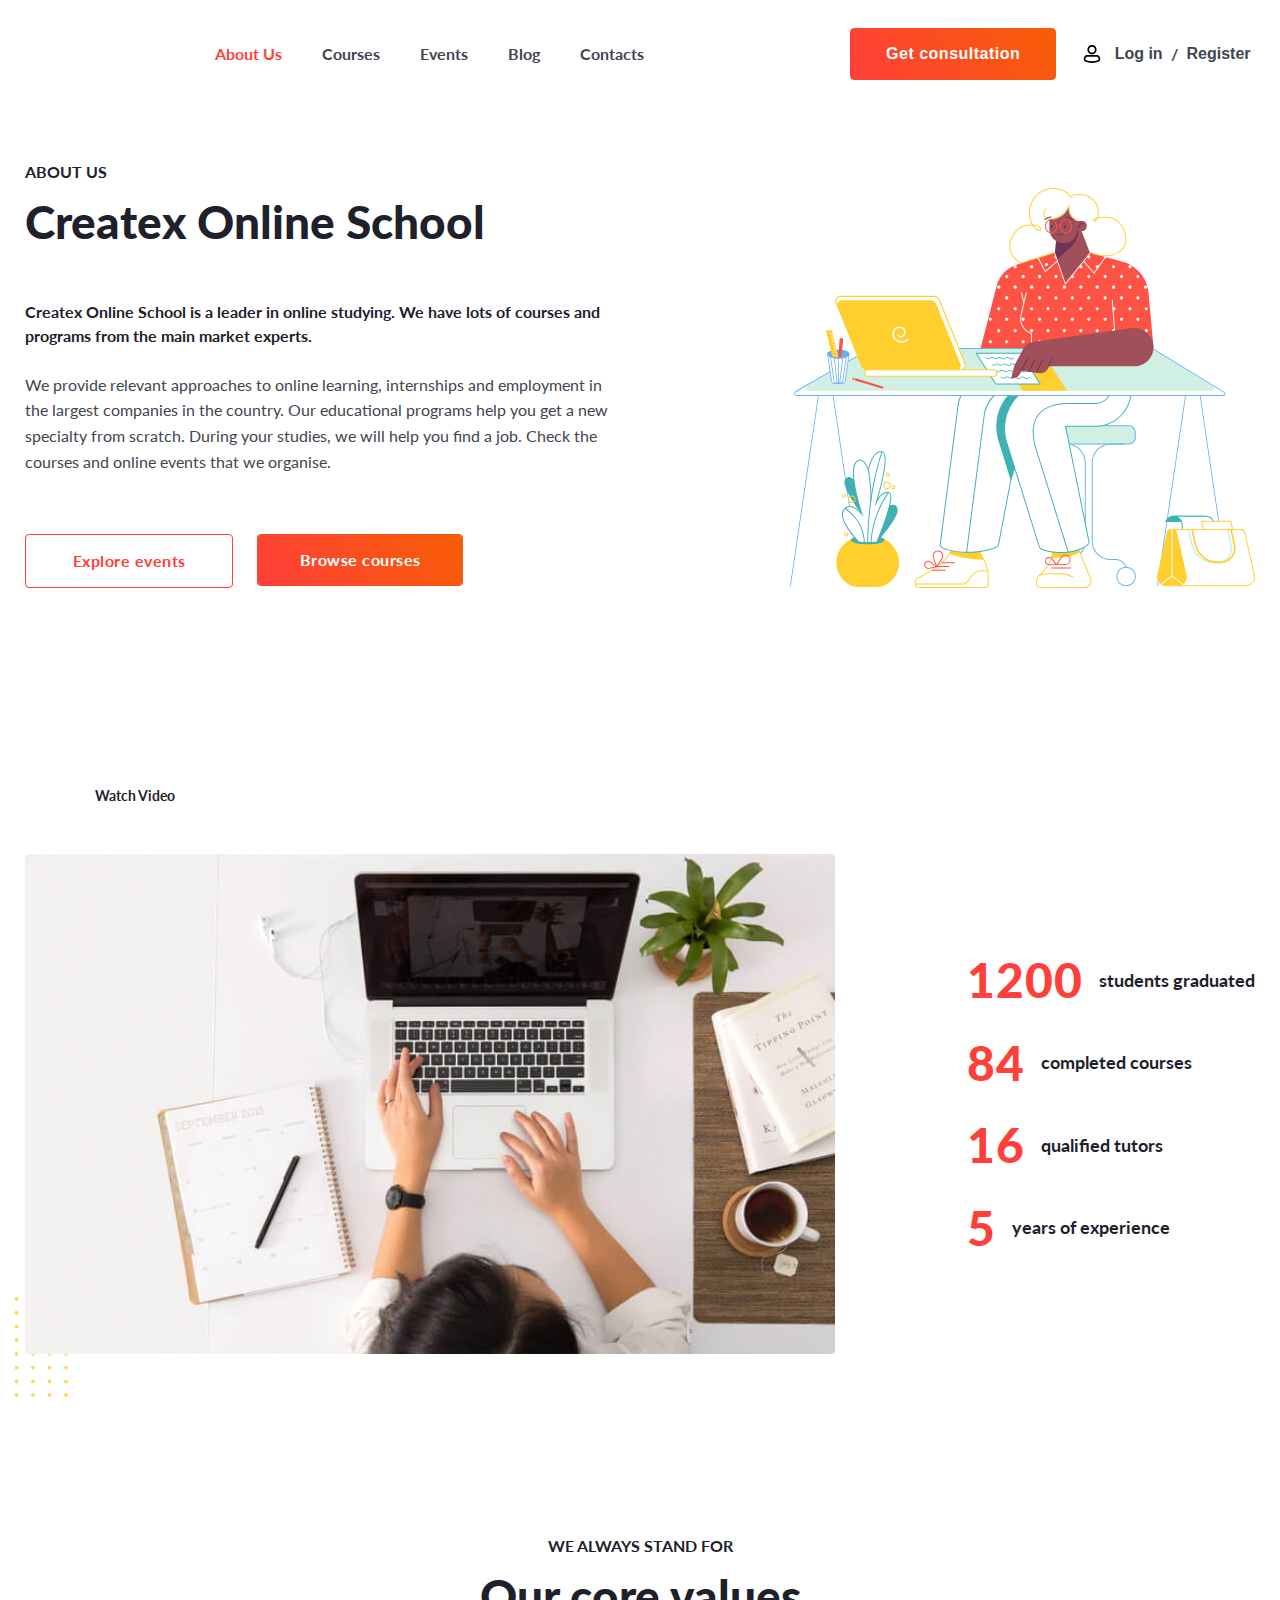
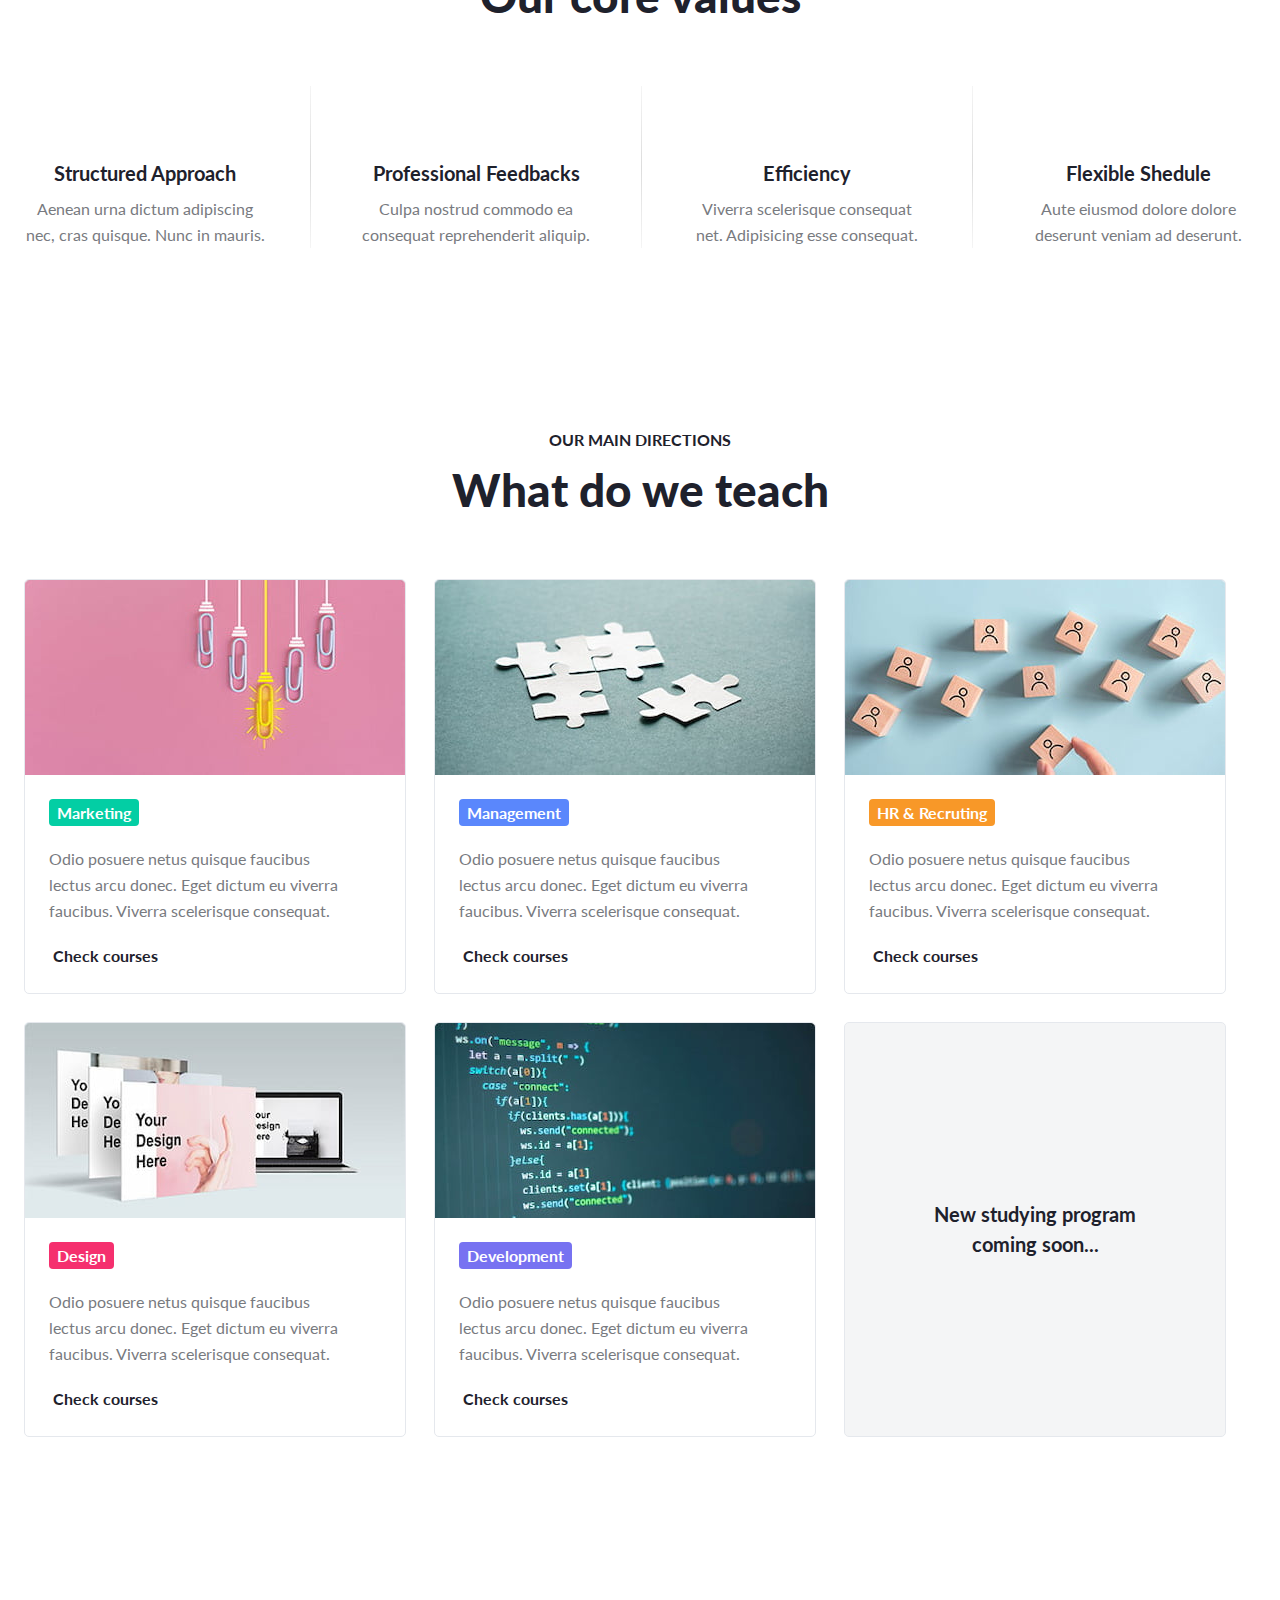
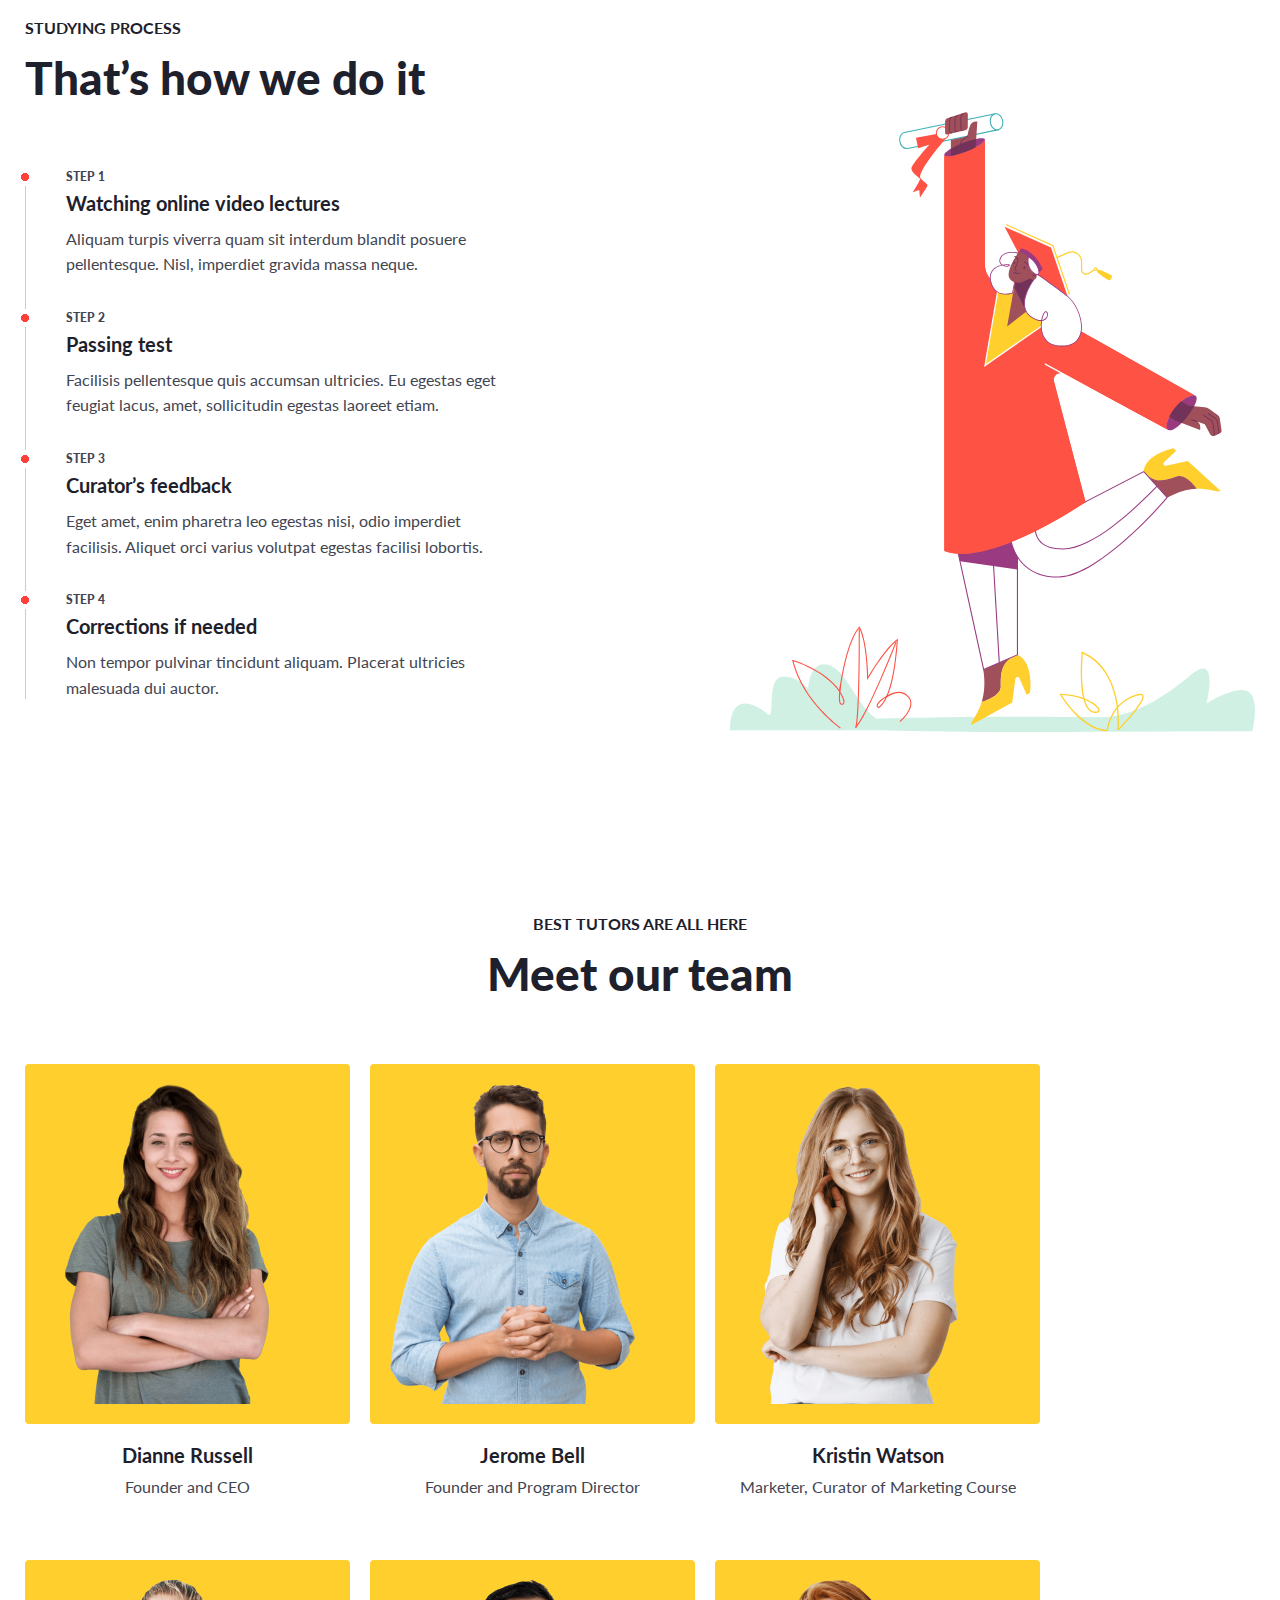
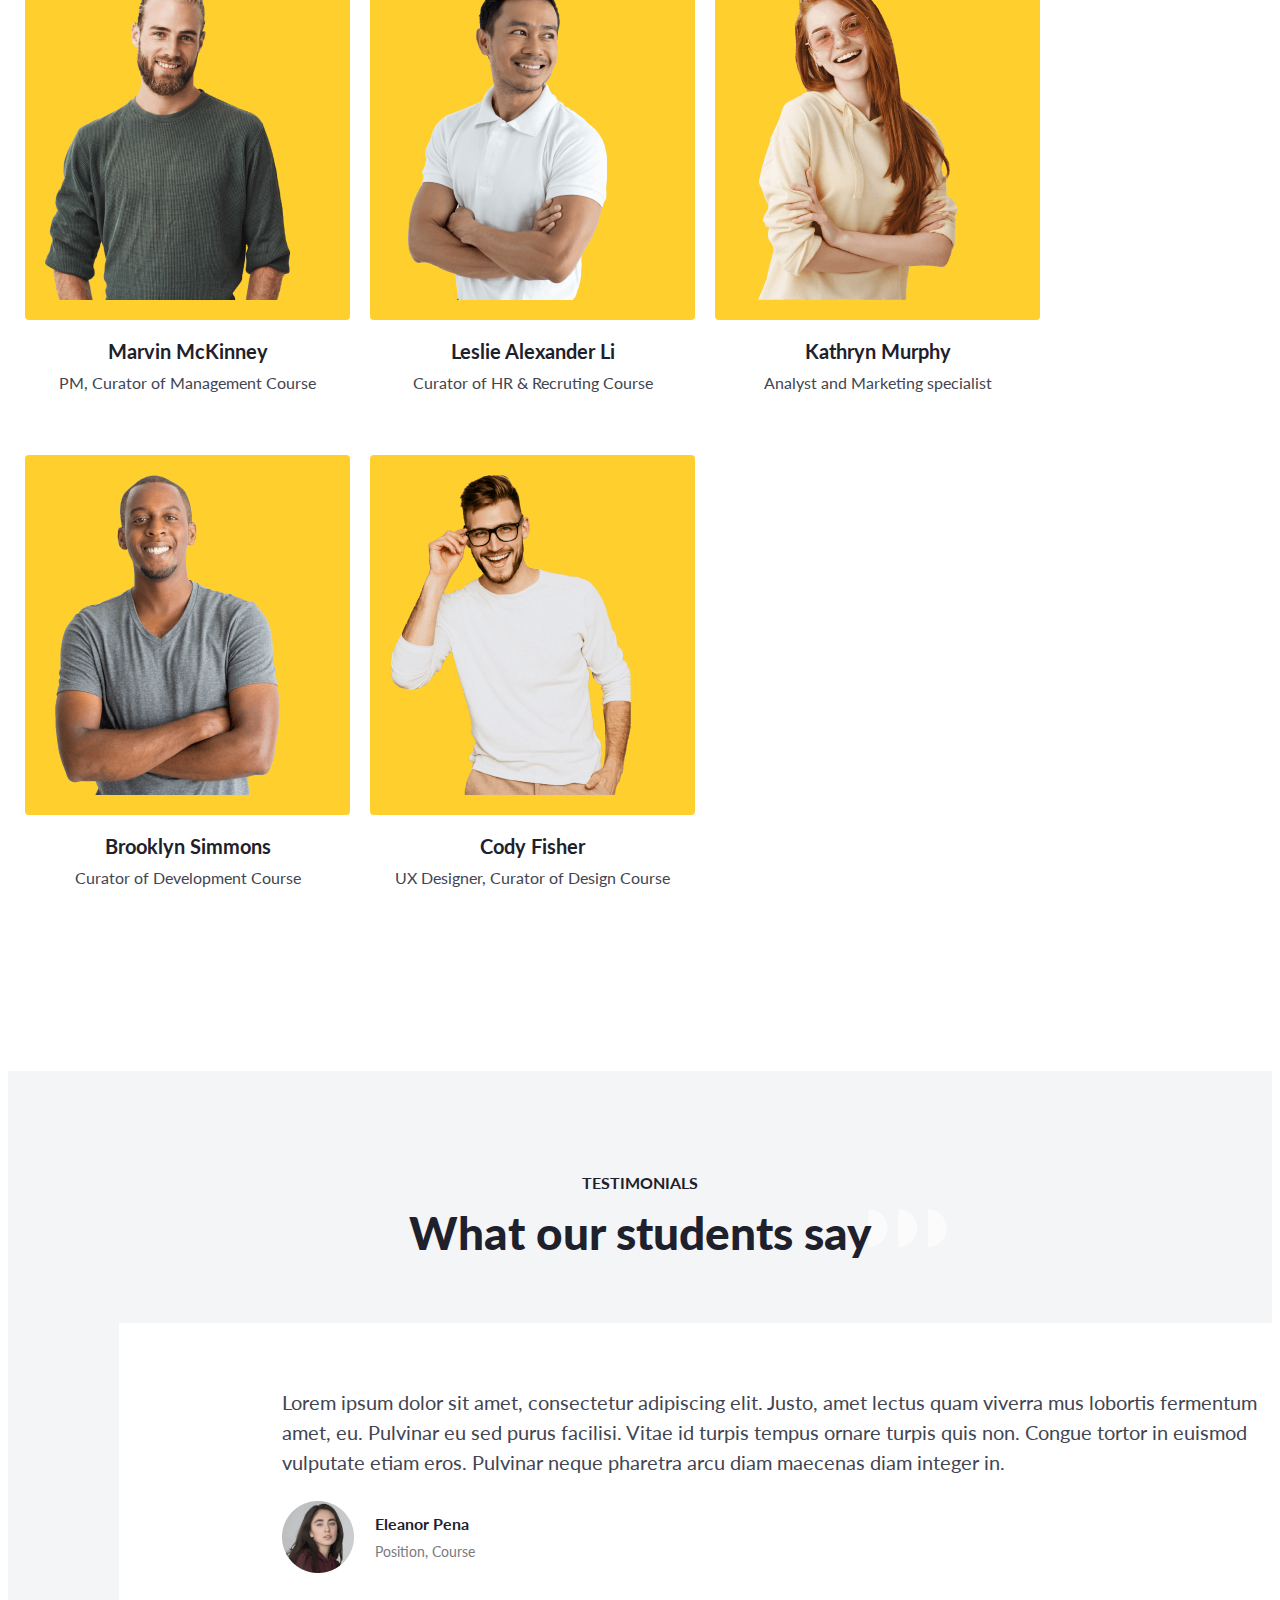
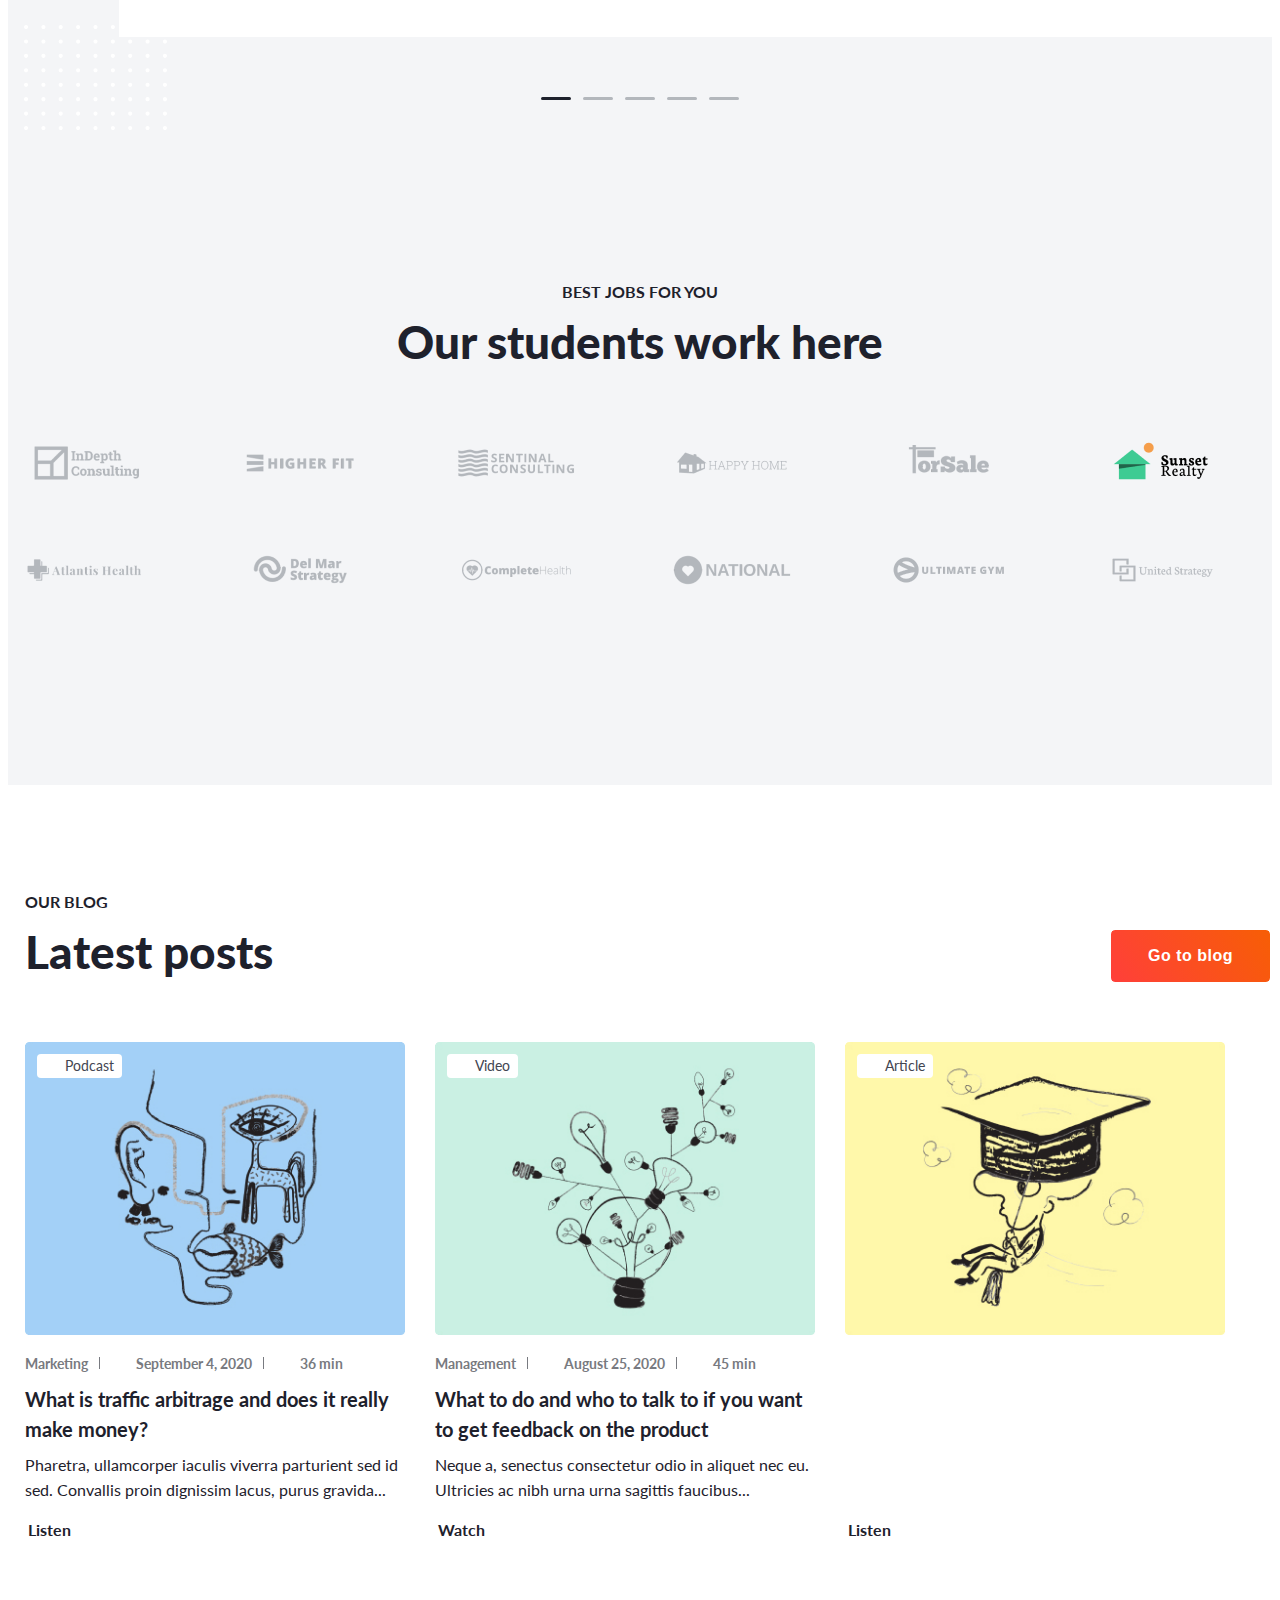
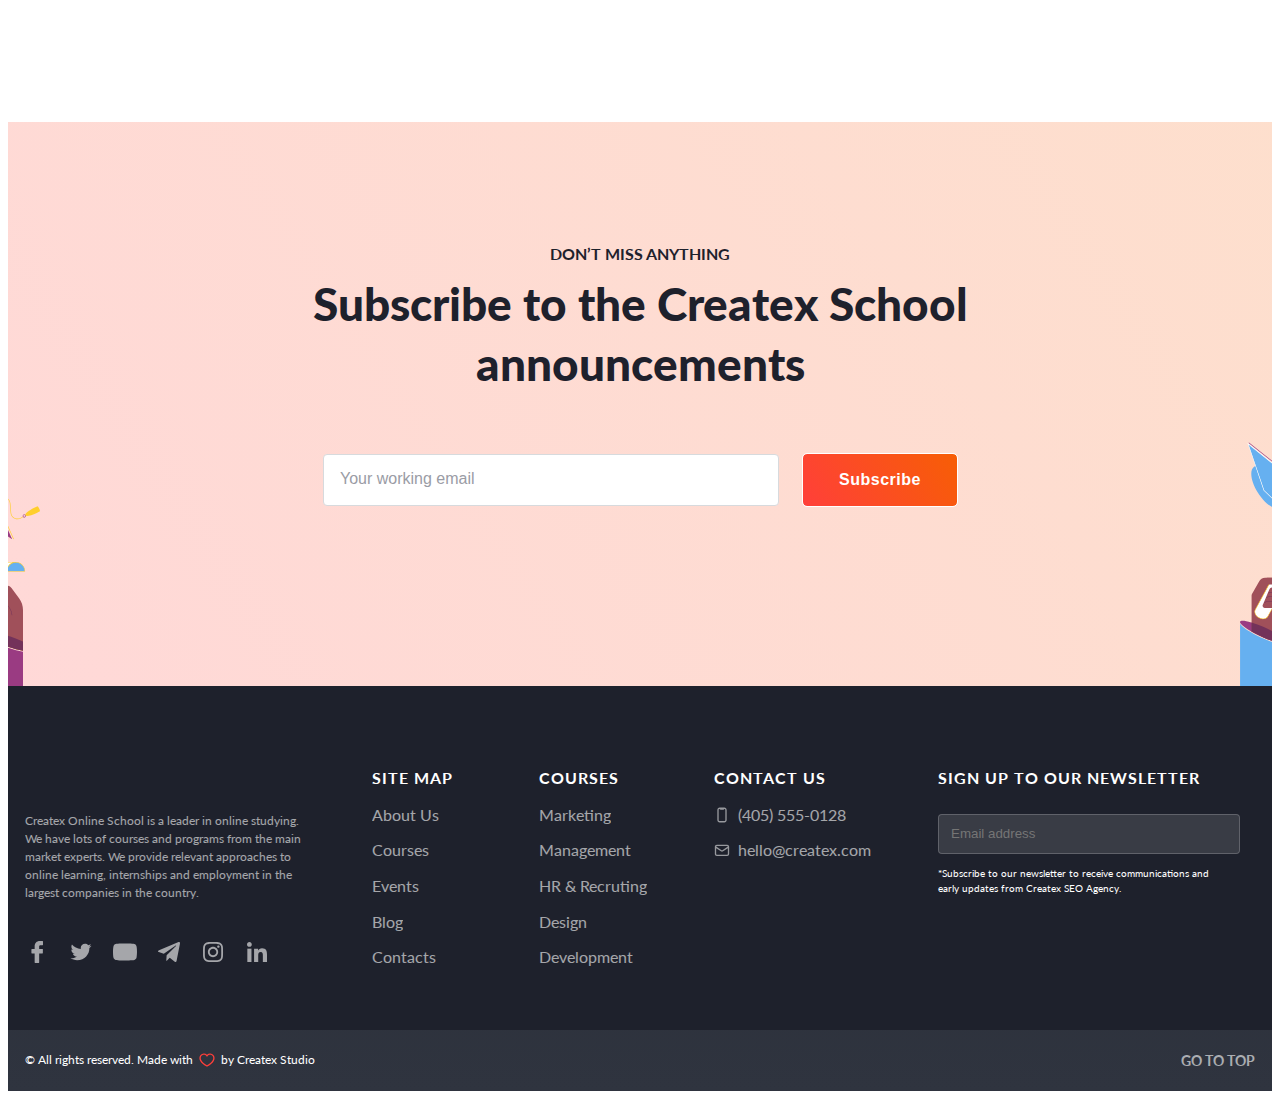
==== commit 2f42ea96: "update about page" ====
--- a/about.html
+++ b/about.html
@@ -1,607 +1,633 @@
 <!DOCTYPE html>
 <html lang="en">
-	<head>
-		<meta charset="UTF-8" />
-		<meta http-equiv="X-UA-Compatible" content="IE=edge" />
-		<meta name="viewport" content="width=device-width, initial-scale=1.0" />
-		<link rel="preconnect" href="https://fonts.googleapis.com" />
-		<link rel="preconnect" href="https://fonts.gstatic.com" crossorigin />
-		<link href="https://fonts.googleapis.com/css2?family=Lato:wght@400;700;900&display=swap" rel="stylesheet" />
-		<link
-			rel="stylesheet"
-			href="https://cdnjs.cloudflare.com/ajax/libs/modern-normalize/1.1.0/modern-normalize.min.css"
-			integrity="sha512-wpPYUAdjBVSE4KJnH1VR1HeZfpl1ub8YT/NKx4PuQ5NmX2tKuGu6U/JRp5y+Y8XG2tV+wKQpNHVUX03MfMFn9Q=="
-			crossorigin="anonymous"
-			referrerpolicy="no-referrer"
-		/>
-		<link rel="stylesheet" href="./css/about.css" />
-		<link rel="stylesheet" href="./css/modal.css" />
-		<title>About Us</title>
-	</head>
-
-	<body id="top">
-		<header class="header section section--header">
-			<div class="container container--header">
-				<nav class="header__nav">
-					<ul class="header__nav-list">
-						<li class="header__nav-item">
-							<a class="header__nav-link" href="./index.html">
-								<svg class="header__logo-icon" width="130" height="22">
-									<use href="./images/icons.svg#icon-logo"></use>
-								</svg>
-							</a>
-						</li>
-						<li class="header__nav-item">
-							<a class="header__nav-link header__nav-link--current" href="">About Us</a>
-						</li>
-						<li class="header__nav-item">
-							<a class="header__nav-link" href="">Courses</a>
-						</li>
-						<li class="header__nav-item">
-							<a class="header__nav-link" href="">Events</a>
-						</li>
-						<li class="header__nav-item">
-							<a class="header__nav-link" href="">Blog</a>
-						</li>
-						<li class="header__nav-item">
-							<a class="header__nav-link" href="#contacts">Contacts</a>
-						</li>
-					</ul>
-				</nav>
-				<button class="btn btn--header" type="button">Get consultation</button>
-				<ul class="header__authorization">
-					<li class="header__authorization-item">
-						<svg class="header__authorization-icon" width="20" height="20">
-							<use class="header__authorization-icon" href="./images/icons.svg#icon-person"></use>
-						</svg>
-					</li>
-					<li class="header__authorization-item">
-						<button class="header__authorization-sign-in" type="button" data-sign-in-open>&nbspLog in&nbsp</button>
-					</li>
-					<li class="header__nav-item">
-						<a class="header__nav-link" href="./courses.html">Courses</a>
-					</li>
-					<li class="header__authorization-item">
-						<button class="header__authorization-sign-up" type="button" data-sign-up-open>&nbspRegister&nbsp</button>
-					</li>
-				</ul>
-			</div>
-		</section>
-		<section class="stat section section--stat">
-			<div class="container container--stat">
-				<div class="stat__play-btn-container">
-					<button class="stat__play-btn" type="button">
-						<svg class="stat__play-video-icon" width="52" height="52">
-							<use href="./images/icons.svg#icon-play-video"></use>
-						</svg>
-					</button>
-					<span class="stat__play-btn-text">Watch Video</span>
-				</div>
-				<div class="stat__list-container">
-					<div class="stat_background"></div>
-					<ul class="stat__list">
-						<li class="stat__item">
-							<span class="stat__number">1200</span>
-							<span class="stat__text">students graduated</span>
-						</li>
-						<li class="stat__item">
-							<span class="stat__number">84</span>
-							<span class="stat__text">completed courses</span>
-						</li>
-						<li class="stat__item">
-							<span class="stat__number">16</span>
-							<span class="stat__text">qualified tutors</span>
-						</li>
-						<li class="stat__item">
-							<span class="stat__number">5</span>
-							<span class="stat__text">years of experience</span>
-						</li>
-					</ul>
-				</div>
-			</div>
-		</section>
-		<section class="values section section--values">
-			<div class="container container--values">
-				<h3 class="third-header third-header--values">We always stand for</h3>
-				<h2 class="second-header second-header--values">Our core values</h2>
-				<div class="value__list-container">
-					<ul class="value__list">
-						<li class="value__item">
-							<div class="value__item-container">
-								<svg class="value__icon" width="48" height="48">
-									<use href="./images/icons.svg#icon-structure"></use>
-								</svg>
-								<h4 class="value__item-header">Structured Approach</h4>
-								<p class="value__item-text">Aenean urna dictum adipiscing nec, cras quisque. Nunc in
-									mauris.</p>
-							</div>
-						</li>
-						<li class="value__item">
-							<div class="value__item-container">
-								<svg class="value__icon" width="48" height="48">
-									<use href="./images/icons.svg#icon-chat"></use>
-								</svg>
-								<h4 class="value__item-header">Professional Feedbacks</h4>
-								<p class="value__item-text">Culpa nostrud commodo ea consequat reprehenderit aliquip.
-								</p>
-							</div>
-						</li>
-						<li class="value__item">
-							<div class="value__item-container">
-								<svg class="value__icon" width="48" height="48">
-									<use href="./images/icons.svg#icon-target"></use>
-								</svg>
-								<h4 class="value__item-header">Efficiency</h4>
-								<p class="value__item-text">Viverra scelerisque consequat net. Adipisicing esse
-									consequat.</p>
-							</div>
-						</li>
-						<li class="value__item">
-							<div class="value__item-container">
-								<svg class="value__icon" width="48" height="48">
-									<use href="./images/icons.svg#icon-calendar"></use>
-								</svg>
-								<h4 class="value__item-header">Flexible Shedule</h4>
-								<p class="value__item-text">Aute eiusmod dolore dolore deserunt veniam ad deserunt.</p>
-							</div>
-						</li>
-					</ul>
-				</div>
-			</div>
-		</section>
-		<section class="directions section section--directions">
-			<div class="container container--directions">
-				<h3 class="third-header third-header--directions">our main directions</h3>
-				<h2 class="second-header second-header--directions">What do we teach</h2>
-				<ul class="directions__list">
-					<li class="directions__item">
-						<img src="./images/marketing.jpg" alt="five paper clips" width=" 380" />
-						<div class="directions__item-description">
-							<h4 class="directions__item-header directions__item-header-1">Marketing</h4>
-							<p class="directions__item-text">
-								Odio posuere netus quisque faucibus lectus arcu donec. Eget dictum eu viverra faucibus.
-								Viverra
-								scelerisque consequat.
-							</p>
-							<a class="directions__item-link" href="">
-								Check courses
-								<svg class="directions__red-arrow" width="24" height="24">
-									<use href="./images/icons.svg#icon-red-arrow"></use>
-								</svg>
-							</a>
-						</div>
-					</li>
-					<li class="directions__item">
-						<img src="./images/management.jpg" alt="puzzle" width=" 380" />
-						<div class="directions__item-description">
-							<h4 class="directions__item-header directions__item-header-2">Management</h4>
-							<p class="directions__item-text">
-								Odio posuere netus quisque faucibus lectus arcu donec. Eget dictum eu viverra faucibus.
-								Viverra
-								scelerisque consequat.
-							</p>
-							<a class="directions__item-link" href="">
-								Check courses
-								<svg class="directions__red-arrow" width="24" height="24">
-									<use href="./images/icons.svg#icon-red-arrow"></use>
-								</svg>
-							</a>
-						</div>
-					</li>
-					<li class="directions__item">
-						<img src="./images/recruting.jpg" alt="cubes" width=" 380" />
-						<div class="directions__item-description">
-							<h4 class="directions__item-header directions__item-header-3">HR & Recruting</h4>
-							<p class="directions__item-text">
-								Odio posuere netus quisque faucibus lectus arcu donec. Eget dictum eu viverra faucibus.
-								Viverra
-								scelerisque consequat.
-							</p>
-							<a class="directions__item-link" href="">
-								Check courses
-								<svg class="directions__red-arrow" width="24" height="24">
-									<use href="./images/icons.svg#icon-red-arrow"></use>
-								</svg>
-							</a>
-						</div>
-					</li>
-					<li class="directions__item">
-						<img src="./images/design.jpg" alt="three design examples" width=" 380" />
-						<div class="directions__item-description">
-							<h4 class="directions__item-header directions__item-header-4">Design</h4>
-							<p class="directions__item-text">
-								Odio posuere netus quisque faucibus lectus arcu donec. Eget dictum eu viverra faucibus.
-								Viverra
-								scelerisque consequat.
-							</p>
-							<a class="directions__item-link" href="">
-								Check courses
-								<svg class="directions__red-arrow" width="24" height="24">
-									<use href="./images/icons.svg#icon-red-arrow"></use>
-								</svg>
-							</a>
-						</div>
-					</li>
-					<li class="directions__item">
-						<img src="./images/development.jpg" alt="code on the screen" width=" 380" />
-						<div class="directions__item-description">
-							<h4 class="directions__item-header directions__item-header-5">Development</h4>
-							<p class="directions__item-text">
-								Odio posuere netus quisque faucibus lectus arcu donec. Eget dictum eu viverra faucibus.
-								Viverra
-								scelerisque consequat.
-							</p>
-							<a class="directions__item-link" href="">
-								Check courses
-								<svg class="directions__red-arrow" width="24" height="24">
-									<use href="./images/icons.svg#icon-red-arrow"></use>
-								</svg>
-							</a>
-						</div>
-					</li>
-					<li class="directions__item directions__item--last">
-						<div class="directions__item-description">
-							<p class="directions__item-text">
-								New studying program
-								<br />
-								coming soon...
-							</p>
-						</div>
-					</li>
-				</ul>
-			</div>
-		</section>
-		<section class="studying-process section section--studying-process">
-			<div class="container container__studying-process">
-				<h3 class="third-header">Studying process</h3>
-				<h2 class="second-header">That’s how we do it</h2>
-				<div class="studying-process__list-container">
-					<ul class="studying-process__list">
-						<li class="studying-process__item">
-							<h4 class="studying-process__item-first-header">STEP 1</h4>
-							<h5 class="studying-process__item-second-header">Watching online video lectures</h5>
-							<p class="studying-process__item-text">
-								Aliquam turpis viverra quam sit interdum blandit posuere pellentesque. Nisl, imperdiet
-								gravida massa
-								neque.
-							</p>
-						</li>
-						<li class="studying-process__item">
-							<h4 class="studying-process__item-first-header">STEP 2</h4>
-							<h5 class="studying-process__item-second-header">Passing test</h5>
-							<p class="studying-process__item-text">
-								Facilisis pellentesque quis accumsan ultricies. Eu egestas eget feugiat lacus, amet,
-								sollicitudin
-								egestas laoreet etiam.
-							</p>
-						</li>
-						<li class="studying-process__item">
-							<h4 class="studying-process__item-first-header">STEP 3</h4>
-							<h5 class="studying-process__item-second-header">Curator’s feedback</h5>
-							<p class="studying-process__item-text">
-								Eget amet, enim pharetra leo egestas nisi, odio imperdiet facilisis. Aliquet orci varius
-								volutpat
-								egestas facilisi lobortis.
-							</p>
-						</li>
-						<li class="studying-process__item">
-							<h4 class="studying-process__item-first-header">STEP 4</h4>
-							<h5 class="studying-process__item-second-header">Corrections if needed</h5>
-							<p class="studying-process__item-text">
-								Non tempor pulvinar tincidunt aliquam. Placerat ultricies malesuada dui auctor.
-							</p>
-						</li>
-					</ul>
-				</div>
-			</div>
-		</section>
-		<section class="team section section--team">
-			<div class="container container--team">
-				<h3 class="third-header third-header--team">Best tutors are all here</h3>
-				<h2 class="second-header second-header--team">Meet our team</h2>
-				<ul class="team__list">
-					<li class="team__item">
-						<div class="team__item-img">
-							<img src="./images/team/dianne.png" alt="Dianne" />
-							<ul class="team__item-sm-list">
-								<li class="team__item-sm-item">
-									<a class="team__item-sm-link" href="">
-										<svg class="team__item-sm-icon" width="20" height="20">
-											<use href="./images/icons.svg#icon-facebook"></use>
-										</svg>
-									</a>
-								</li>
-								<li class="team__item-sm-item">
-									<a class="team__item-sm-link" href="">
-										<svg class="team__item-sm-icon" width="20" height="20">
-											<use href="./images/icons.svg#icon-instagram"></use>
-										</svg>
-									</a>
-								</li>
-								<li class="team__item-sm-item">
-									<a class="team__item-sm-link" href="">
-										<svg class="team__item-sm-icon" width="20" height="20">
-											<use href="./images/icons.svg#icon-linked-in"></use>
-										</svg>
-									</a>
-								</li>
-							</ul>
-						</div>
-						<div class="team__item-description">
-							<h4 class="team__item-header">Dianne Russell</h4>
-							<p class="team__item-text">Founder and CEO</p>
-						</div>
-					</li>
-
-					<li class="team__item">
-						<div class="team__item-img">
-							<img src="./images/team/jerome.png" alt="Jerome" />
-							<ul class="team__item-sm-list">
-								<li class="team__item-sm-item">
-									<a class="team__item-sm-link" href="">
-										<svg class="team__item-sm-icon" width="20" height="20">
-											<use href="./images/icons.svg#icon-facebook"></use>
-										</svg>
-									</a>
-								</li>
-								<li class="team__item-sm-item">
-									<a class="team__item-sm-link" href="">
-										<svg class="team__item-sm-icon" width="20" height="20">
-											<use href="./images/icons.svg#icon-instagram"></use>
-										</svg>
-									</a>
-								</li>
-								<li class="team__item-sm-item">
-									<a class="team__item-sm-link" href="">
-										<svg class="team__item-sm-icon" width="20" height="20">
-											<use href="./images/icons.svg#icon-linked-in"></use>
-										</svg>
-									</a>
-								</li>
-							</ul>
-						</div>
-						<div class="team__item-description">
-							<h4 class="team__item-header">Jerome Bell</h4>
-							<p class="team__item-text">Founder and Program Director</p>
-						</div>
-					</li>
-
-					<li class="team__item">
-						<div class="team__item-img">
-							<img src="./images/team/kristin.png" alt="Kristin" />
-							<ul class="team__item-sm-list">
-								<li class="team__item-sm-item">
-									<a class="team__item-sm-link" href="">
-										<svg class="team__item-sm-icon" width="20" height="20">
-											<use href="./images/icons.svg#icon-facebook"></use>
-										</svg>
-									</a>
-								</li>
-								<li class="team__item-sm-item">
-									<a class="team__item-sm-link" href="">
-										<svg class="team__item-sm-icon" width="20" height="20">
-											<use href="./images/icons.svg#icon-instagram"></use>
-										</svg>
-									</a>
-								</li>
-								<li class="team__item-sm-item">
-									<a class="team__item-sm-link" href="">
-										<svg class="team__item-sm-icon" width="20" height="20">
-											<use href="./images/icons.svg#icon-linked-in"></use>
-										</svg>
-									</a>
-								</li>
-							</ul>
-						</div>
-						<div class="team__item-description">
-							<h4 class="team__item-header">Kristin Watson</h4>
-							<p class="team__item-text">Marketer, Curator of Marketing Course</p>
-						</div>
-					</li>
-
-					<li class="team__item">
-						<div class="team__item-img">
-							<img src="./images/team/marvin.png" alt="marvin" />
-							<ul class="team__item-sm-list">
-								<li class="team__item-sm-item">
-									<a class="team__item-sm-link" href="">
-										<svg class="team__item-sm-icon" width="20" height="20">
-											<use href="./images/icons.svg#icon-facebook"></use>
-										</svg>
-									</a>
-								</li>
-								<li class="team__item-sm-item">
-									<a class="team__item-sm-link" href="">
-										<svg class="team__item-sm-icon" width="20" height="20">
-											<use href="./images/icons.svg#icon-instagram"></use>
-										</svg>
-									</a>
-								</li>
-								<li class="team__item-sm-item">
-									<a class="team__item-sm-link" href="">
-										<svg class="team__item-sm-icon" width="20" height="20">
-											<use href="./images/icons.svg#icon-linked-in"></use>
-										</svg>
-									</a>
-								</li>
-							</ul>
-						</div>
-						<div class="team__item-description">
-							<h4 class="team__item-header">Marvin McKinney</h4>
-							<p class="team__item-text">PM, Curator of Management Course</p>
-						</div>
-					</li>
-
-					<li class="team__item">
-						<div class="team__item-img">
-							<img src="./images/team/leslie.png" alt="Leslie" />
-							<ul class="team__item-sm-list">
-								<li class="team__item-sm-item">
-									<a class="team__item-sm-link" href="">
-										<svg class="team__item-sm-icon" width="20" height="20">
-											<use href="./images/icons.svg#icon-facebook"></use>
-										</svg>
-									</a>
-								</li>
-								<li class="team__item-sm-item">
-									<a class="team__item-sm-link" href="">
-										<svg class="team__item-sm-icon" width="20" height="20">
-											<use href="./images/icons.svg#icon-instagram"></use>
-										</svg>
-									</a>
-								</li>
-								<li class="team__item-sm-item">
-									<a class="team__item-sm-link" href="">
-										<svg class="team__item-sm-icon" width="20" height="20">
-											<use href="./images/icons.svg#icon-linked-in"></use>
-										</svg>
-									</a>
-								</li>
-							</ul>
-						</div>
-						<div class="team__item-description">
-							<h4 class="team__item-header">Leslie Alexander Li</h4>
-							<p class="team__item-text">Curator of HR & Recruting Course</p>
-						</div>
-					</li>
-
-					<li class="team__item">
-						<div class="team__item-img">
-							<img src="./images/team/kathryn.png" alt="Kathryn" />
-							<ul class="team__item-sm-list">
-								<li class="team__item-sm-item">
-									<a class="team__item-sm-link" href="">
-										<svg class="team__item-sm-icon" width="20" height="20">
-											<use href="./images/icons.svg#icon-facebook"></use>
-										</svg>
-									</a>
-								</li>
-								<li class="team__item-sm-item">
-									<a class="team__item-sm-link" href="">
-										<svg class="team__item-sm-icon" width="20" height="20">
-											<use href="./images/icons.svg#icon-instagram"></use>
-										</svg>
-									</a>
-								</li>
-								<li class="team__item-sm-item">
-									<a class="team__item-sm-link" href="">
-										<svg class="team__item-sm-icon" width="20" height="20">
-											<use href="./images/icons.svg#icon-linked-in"></use>
-										</svg>
-									</a>
-								</li>
-							</ul>
-						</div>
-						<div class="team__item-description">
-							<h4 class="team__item-header">Kathryn Murphy</h4>
-							<p class="team__item-text">Analyst and Marketing specialist</p>
-						</div>
-					</li>
-
-					<li class="team__item">
-						<div class="team__item-img">
-							<img src="./images/team/brooklyn.png" alt="Brooklyn" />
-							<ul class="team__item-sm-list">
-								<li class="team__item-sm-item">
-									<a class="team__item-sm-link" href="">
-										<svg class="team__item-sm-icon" width="20" height="20">
-											<use href="./images/icons.svg#icon-facebook"></use>
-										</svg>
-									</a>
-								</li>
-								<li class="team__item-sm-item">
-									<a class="team__item-sm-link" href="">
-										<svg class="team__item-sm-icon" width="20" height="20">
-											<use href="./images/icons.svg#icon-instagram"></use>
-										</svg>
-									</a>
-								</li>
-								<li class="team__item-sm-item">
-									<a class="team__item-sm-link" href="">
-										<svg class="team__item-sm-icon" width="20" height="20">
-											<use href="./images/icons.svg#icon-linked-in"></use>
-										</svg>
-									</a>
-								</li>
-							</ul>
-						</div>
-						<div class="team__item-description">
-							<h4 class="team__item-header">Brooklyn Simmons</h4>
-							<p class="team__item-text">Curator of Development Course</p>
-						</div>
-					</li>
-
-					<li class="team__item">
-						<div class="team__item-img">
-							<img src="./images/team/cody.png" alt="Cody" />
-							<ul class="team__item-sm-list">
-								<li class="team__item-sm-item">
-									<a class="team__item-sm-link" href="">
-										<svg class="team__item-sm-icon" width="20" height="20">
-											<use href="./images/icons.svg#icon-facebook"></use>
-										</svg>
-									</a>
-								</li>
-								<li class="team__item-sm-item">
-									<a class="team__item-sm-link" href="">
-										<svg class="team__item-sm-icon" width="20" height="20">
-											<use href="./images/icons.svg#icon-instagram"></use>
-										</svg>
-									</a>
-								</li>
-								<li class="team__item-sm-item">
-									<a class="team__item-sm-link" href="">
-										<svg class="team__item-sm-icon" width="20" height="20">
-											<use href="./images/icons.svg#icon-linked-in"></use>
-										</svg>
-									</a>
-								</li>
-							</ul>
-						</div>
-						<div class="team__item-description">
-							<h4 class="team__item-header">Cody Fisher</h4>
-							<p class="team__item-text">UX Designer, Curator of Design Course</p>
-						</div>
-					</li>
-				</ul>
-			</div>
-		</section>
-		<section class="testimonials section section--testimonials">
-			<div class="container container--testimonials">
-				<h3 class="third-header third-header-testimonials">TESTIMONIALS</h3>
-				<h2 class="second-header second-header-testimonials">What our students say</h2>
-				<div class="testimonials__content">
-					<button class="testimonials__prev-btn" type="button">
-						<svg class="testimonials__prev-btn-icon" width="24" height="24">
-							<use href="./images/icons.svg#icon-prev-btn"></use>
-						</svg>
-					</button>
-
-					<ul class="testimonials__list">
-						<li class="testimonials__item" data-category="eleanor">
-							<div class="testimonials__item-container">
-								<p class="testimonials__text">
-									Lorem ipsum dolor sit amet, consectetur adipiscing elit. Justo, amet lectus quam
-									viverra mus
-									lobortis fermentum amet, eu. Pulvinar eu sed purus facilisi. Vitae id turpis tempus
-									ornare turpis
-									quis non. Congue tortor in euismod vulputate etiam eros. Pulvinar neque pharetra
-									arcu diam maecenas
-									diam integer in.
-								</p>
-								<div class="pesponse__author">
-									<img src="./images/testimonials-eleanor.jpg" alt="Eleanor Pena" />
-									<div class="testimonials__author-description">
-										<h4 class="testimonials__author-name">Eleanor Pena</h4>
-										<p class="testimonials__author-info">Position, Course</p>
-									</div>
-								</div>
-								<svg class="braces" width="28" height="20">
-									<use href="./images/icons.svg#icon-braces"></use>
-								</svg>
-							</div>
-						</li>
-						<!-- <li class="testimonials__item" data-category="person-2">
+  <head>
+    <meta charset="UTF-8" />
+    <meta http-equiv="X-UA-Compatible" content="IE=edge" />
+    <meta name="viewport" content="width=device-width, initial-scale=1.0" />
+    <link rel="preconnect" href="https://fonts.googleapis.com" />
+    <link rel="preconnect" href="https://fonts.gstatic.com" crossorigin />
+    <link
+      href="https://fonts.googleapis.com/css2?family=Lato:wght@400;700;900&display=swap"
+      rel="stylesheet"
+    />
+    <link
+      rel="stylesheet"
+      href="https://cdnjs.cloudflare.com/ajax/libs/modern-normalize/1.1.0/modern-normalize.min.css"
+      integrity="sha512-wpPYUAdjBVSE4KJnH1VR1HeZfpl1ub8YT/NKx4PuQ5NmX2tKuGu6U/JRp5y+Y8XG2tV+wKQpNHVUX03MfMFn9Q=="
+      crossorigin="anonymous"
+      referrerpolicy="no-referrer"
+    />
+    <link rel="stylesheet" href="./css/about.css" />
+    <link rel="stylesheet" href="./css/modal.css" />
+    <title>About Us</title>
+  </head>
+
+  <body id="top">
+    <header class="header section section--header">
+      <div class="container container--header">
+        <nav class="header__nav">
+          <ul class="header__nav-list">
+            <li class="header__nav-item">
+              <a class="header__nav-link" href="./index.html">
+                <svg class="header__logo-icon" width="130" height="22">
+                  <use href="./images/icons.svg#icon-logo"></use>
+                </svg>
+              </a>
+            </li>
+            <li class="header__nav-item">
+              <a class="header__nav-link header__nav-link--current" href="">About Us</a>
+            </li>
+            <li class="header__nav-item">
+              <a class="header__nav-link" href="">Courses</a>
+            </li>
+            <li class="header__nav-item">
+              <a class="header__nav-link" href="">Events</a>
+            </li>
+            <li class="header__nav-item">
+              <a class="header__nav-link" href="">Blog</a>
+            </li>
+            <li class="header__nav-item">
+              <a class="header__nav-link" href="#contacts">Contacts</a>
+            </li>
+          </ul>
+        </nav>
+        <button class="btn btn--header" type="button">Get consultation</button>
+        <ul class="header__authorization">
+          <li class="header__authorization-item">
+            <svg class="header__authorization-icon" width="20" height="20">
+              <use class="header__authorization-icon" href="./images/icons.svg#icon-person"></use>
+            </svg>
+          </li>
+          <li class="header__authorization-item">
+            <button class="header__authorization-sign-in" type="button" data-sign-in-open>
+              &nbspLog in&nbsp
+            </button>
+          </li>
+          <li class="header__authorization-item">
+            <span class="header__authorization-slash">&nbsp/&nbsp</span>
+          </li>
+          <li class="header__authorization-item">
+            <button class="header__authorization-sign-up" type="button" data-sign-up-open>
+              &nbspRegister&nbsp
+            </button>
+          </li>
+        </ul>
+      </div>
+    </header>
+    <main>
+      <section class="about section section--about">
+        <div class="container container--about">
+          <h3 class="third-header third-header--about">About us</h3>
+          <h1 class="main-header main-header--about">Createx Online School</h1>
+          <p class="bold-text bold-text--about">
+            Createx Online School is a leader in online studying. We have lots of courses and
+            programs from the main market experts.
+          </p>
+          <p class="normal-text normal-text--about">
+            We provide relevant approaches to online learning, internships and employment in the
+            largest companies in the country. Our educational programs help you get a new specialty
+            from scratch. During your studies, we will help you find a job. Check the courses and
+            online events that we organise.
+          </p>
+          <ul class="about__btns-list">
+            <li class="about__btns-item">
+              <a class="btn-link btn-link--empty" href="">Explore events</a>
+            </li>
+            <li class="about__btns-item">
+              <a class="btn-link" href="#footer">Browse courses</a>
+            </li>
+          </ul>
+        </div>
+      </section>
+      <section class="stat section section--stat">
+        <div class="container container--stat">
+          <div class="stat__play-btn-container">
+            <button class="stat__play-btn" type="button">
+              <svg class="stat__play-video-icon" width="52" height="52">
+                <use href="./images/icons.svg#icon-play-video"></use>
+              </svg>
+            </button>
+            <span class="stat__play-btn-text">Watch Video</span>
+          </div>
+          <div class="stat__list-container">
+            <div class="stat_background"></div>
+            <ul class="stat__list">
+              <li class="stat__item">
+                <span class="stat__number">1200</span>
+                <span class="stat__text">students graduated</span>
+              </li>
+              <li class="stat__item">
+                <span class="stat__number">84</span>
+                <span class="stat__text">completed courses</span>
+              </li>
+              <li class="stat__item">
+                <span class="stat__number">16</span>
+                <span class="stat__text">qualified tutors</span>
+              </li>
+              <li class="stat__item">
+                <span class="stat__number">5</span>
+                <span class="stat__text">years of experience</span>
+              </li>
+            </ul>
+          </div>
+        </div>
+      </section>
+      <section class="values section section--values">
+        <div class="container container--values">
+          <h3 class="third-header third-header--values">We always stand for</h3>
+          <h2 class="second-header second-header--values">Our core values</h2>
+          <div class="value__list-container">
+            <ul class="value__list">
+              <li class="value__item">
+                <div class="value__item-container">
+                  <svg class="value__icon" width="48" height="48">
+                    <use href="./images/icons.svg#icon-structure"></use>
+                  </svg>
+                  <h4 class="value__item-header">Structured Approach</h4>
+                  <p class="value__item-text">
+                    Aenean urna dictum adipiscing nec, cras quisque. Nunc in mauris.
+                  </p>
+                </div>
+              </li>
+              <li class="value__item">
+                <div class="value__item-container">
+                  <svg class="value__icon" width="48" height="48">
+                    <use href="./images/icons.svg#icon-chat"></use>
+                  </svg>
+                  <h4 class="value__item-header">Professional Feedbacks</h4>
+                  <p class="value__item-text">
+                    Culpa nostrud commodo ea consequat reprehenderit aliquip.
+                  </p>
+                </div>
+              </li>
+              <li class="value__item">
+                <div class="value__item-container">
+                  <svg class="value__icon" width="48" height="48">
+                    <use href="./images/icons.svg#icon-target"></use>
+                  </svg>
+                  <h4 class="value__item-header">Efficiency</h4>
+                  <p class="value__item-text">
+                    Viverra scelerisque consequat net. Adipisicing esse consequat.
+                  </p>
+                </div>
+              </li>
+              <li class="value__item">
+                <div class="value__item-container">
+                  <svg class="value__icon" width="48" height="48">
+                    <use href="./images/icons.svg#icon-calendar"></use>
+                  </svg>
+                  <h4 class="value__item-header">Flexible Shedule</h4>
+                  <p class="value__item-text">
+                    Aute eiusmod dolore dolore deserunt veniam ad deserunt.
+                  </p>
+                </div>
+              </li>
+            </ul>
+          </div>
+        </div>
+      </section>
+      <section class="directions section section--directions">
+        <div class="container container--directions">
+          <h3 class="third-header third-header--directions">our main directions</h3>
+          <h2 class="second-header second-header--directions">What do we teach</h2>
+          <ul class="directions__list">
+            <li class="directions__item">
+              <img src="./images/marketing.jpg" alt="five paper clips" width=" 380" />
+              <div class="directions__item-description">
+                <h4 class="directions__item-header directions__item-header-1">Marketing</h4>
+                <p class="directions__item-text">
+                  Odio posuere netus quisque faucibus lectus arcu donec. Eget dictum eu viverra
+                  faucibus. Viverra scelerisque consequat.
+                </p>
+                <a class="directions__item-link" href="">
+                  Check courses
+                  <svg class="directions__red-arrow" width="24" height="24">
+                    <use href="./images/icons.svg#icon-red-arrow"></use>
+                  </svg>
+                </a>
+              </div>
+            </li>
+            <li class="directions__item">
+              <img src="./images/management.jpg" alt="puzzle" width=" 380" />
+              <div class="directions__item-description">
+                <h4 class="directions__item-header directions__item-header-2">Management</h4>
+                <p class="directions__item-text">
+                  Odio posuere netus quisque faucibus lectus arcu donec. Eget dictum eu viverra
+                  faucibus. Viverra scelerisque consequat.
+                </p>
+                <a class="directions__item-link" href="">
+                  Check courses
+                  <svg class="directions__red-arrow" width="24" height="24">
+                    <use href="./images/icons.svg#icon-red-arrow"></use>
+                  </svg>
+                </a>
+              </div>
+            </li>
+            <li class="directions__item">
+              <img src="./images/recruting.jpg" alt="cubes" width=" 380" />
+              <div class="directions__item-description">
+                <h4 class="directions__item-header directions__item-header-3">HR & Recruting</h4>
+                <p class="directions__item-text">
+                  Odio posuere netus quisque faucibus lectus arcu donec. Eget dictum eu viverra
+                  faucibus. Viverra scelerisque consequat.
+                </p>
+                <a class="directions__item-link" href="">
+                  Check courses
+                  <svg class="directions__red-arrow" width="24" height="24">
+                    <use href="./images/icons.svg#icon-red-arrow"></use>
+                  </svg>
+                </a>
+              </div>
+            </li>
+            <li class="directions__item">
+              <img src="./images/design.jpg" alt="three design examples" width=" 380" />
+              <div class="directions__item-description">
+                <h4 class="directions__item-header directions__item-header-4">Design</h4>
+                <p class="directions__item-text">
+                  Odio posuere netus quisque faucibus lectus arcu donec. Eget dictum eu viverra
+                  faucibus. Viverra scelerisque consequat.
+                </p>
+                <a class="directions__item-link" href="">
+                  Check courses
+                  <svg class="directions__red-arrow" width="24" height="24">
+                    <use href="./images/icons.svg#icon-red-arrow"></use>
+                  </svg>
+                </a>
+              </div>
+            </li>
+            <li class="directions__item">
+              <img src="./images/development.jpg" alt="code on the screen" width=" 380" />
+              <div class="directions__item-description">
+                <h4 class="directions__item-header directions__item-header-5">Development</h4>
+                <p class="directions__item-text">
+                  Odio posuere netus quisque faucibus lectus arcu donec. Eget dictum eu viverra
+                  faucibus. Viverra scelerisque consequat.
+                </p>
+                <a class="directions__item-link" href="">
+                  Check courses
+                  <svg class="directions__red-arrow" width="24" height="24">
+                    <use href="./images/icons.svg#icon-red-arrow"></use>
+                  </svg>
+                </a>
+              </div>
+            </li>
+            <li class="directions__item directions__item--last">
+              <div class="directions__item-description">
+                <p class="directions__item-text">
+                  New studying program
+                  <br />
+                  coming soon...
+                </p>
+              </div>
+            </li>
+          </ul>
+        </div>
+      </section>
+      <section class="studying-process section section--studying-process">
+        <div class="container container__studying-process">
+          <h3 class="third-header">Studying process</h3>
+          <h2 class="second-header">That’s how we do it</h2>
+          <div class="studying-process__list-container">
+            <ul class="studying-process__list">
+              <li class="studying-process__item">
+                <h4 class="studying-process__item-first-header">STEP 1</h4>
+                <h5 class="studying-process__item-second-header">Watching online video lectures</h5>
+                <p class="studying-process__item-text">
+                  Aliquam turpis viverra quam sit interdum blandit posuere pellentesque. Nisl,
+                  imperdiet gravida massa neque.
+                </p>
+              </li>
+              <li class="studying-process__item">
+                <h4 class="studying-process__item-first-header">STEP 2</h4>
+                <h5 class="studying-process__item-second-header">Passing test</h5>
+                <p class="studying-process__item-text">
+                  Facilisis pellentesque quis accumsan ultricies. Eu egestas eget feugiat lacus,
+                  amet, sollicitudin egestas laoreet etiam.
+                </p>
+              </li>
+              <li class="studying-process__item">
+                <h4 class="studying-process__item-first-header">STEP 3</h4>
+                <h5 class="studying-process__item-second-header">Curator’s feedback</h5>
+                <p class="studying-process__item-text">
+                  Eget amet, enim pharetra leo egestas nisi, odio imperdiet facilisis. Aliquet orci
+                  varius volutpat egestas facilisi lobortis.
+                </p>
+              </li>
+              <li class="studying-process__item">
+                <h4 class="studying-process__item-first-header">STEP 4</h4>
+                <h5 class="studying-process__item-second-header">Corrections if needed</h5>
+                <p class="studying-process__item-text">
+                  Non tempor pulvinar tincidunt aliquam. Placerat ultricies malesuada dui auctor.
+                </p>
+              </li>
+            </ul>
+          </div>
+        </div>
+      </section>
+      <section class="team section section--team">
+        <div class="container container--team">
+          <h3 class="third-header third-header--team">Best tutors are all here</h3>
+          <h2 class="second-header second-header--team">Meet our team</h2>
+          <ul class="team__list">
+            <li class="team__item">
+              <div class="team__item-img">
+                <img src="./images/team/dianne.png" alt="Dianne" />
+                <ul class="team__item-sm-list">
+                  <li class="team__item-sm-item">
+                    <a class="team__item-sm-link" href="">
+                      <svg class="team__item-sm-icon" width="20" height="20">
+                        <use href="./images/icons.svg#icon-facebook"></use>
+                      </svg>
+                    </a>
+                  </li>
+                  <li class="team__item-sm-item">
+                    <a class="team__item-sm-link" href="">
+                      <svg class="team__item-sm-icon" width="20" height="20">
+                        <use href="./images/icons.svg#icon-instagram"></use>
+                      </svg>
+                    </a>
+                  </li>
+                  <li class="team__item-sm-item">
+                    <a class="team__item-sm-link" href="">
+                      <svg class="team__item-sm-icon" width="20" height="20">
+                        <use href="./images/icons.svg#icon-linked-in"></use>
+                      </svg>
+                    </a>
+                  </li>
+                </ul>
+              </div>
+              <div class="team__item-description">
+                <h4 class="team__item-header">Dianne Russell</h4>
+                <p class="team__item-text">Founder and CEO</p>
+              </div>
+            </li>
+
+            <li class="team__item">
+              <div class="team__item-img">
+                <img src="./images/team/jerome.png" alt="Jerome" />
+                <ul class="team__item-sm-list">
+                  <li class="team__item-sm-item">
+                    <a class="team__item-sm-link" href="">
+                      <svg class="team__item-sm-icon" width="20" height="20">
+                        <use href="./images/icons.svg#icon-facebook"></use>
+                      </svg>
+                    </a>
+                  </li>
+                  <li class="team__item-sm-item">
+                    <a class="team__item-sm-link" href="">
+                      <svg class="team__item-sm-icon" width="20" height="20">
+                        <use href="./images/icons.svg#icon-instagram"></use>
+                      </svg>
+                    </a>
+                  </li>
+                  <li class="team__item-sm-item">
+                    <a class="team__item-sm-link" href="">
+                      <svg class="team__item-sm-icon" width="20" height="20">
+                        <use href="./images/icons.svg#icon-linked-in"></use>
+                      </svg>
+                    </a>
+                  </li>
+                </ul>
+              </div>
+              <div class="team__item-description">
+                <h4 class="team__item-header">Jerome Bell</h4>
+                <p class="team__item-text">Founder and Program Director</p>
+              </div>
+            </li>
+
+            <li class="team__item">
+              <div class="team__item-img">
+                <img src="./images/team/kristin.png" alt="Kristin" />
+                <ul class="team__item-sm-list">
+                  <li class="team__item-sm-item">
+                    <a class="team__item-sm-link" href="">
+                      <svg class="team__item-sm-icon" width="20" height="20">
+                        <use href="./images/icons.svg#icon-facebook"></use>
+                      </svg>
+                    </a>
+                  </li>
+                  <li class="team__item-sm-item">
+                    <a class="team__item-sm-link" href="">
+                      <svg class="team__item-sm-icon" width="20" height="20">
+                        <use href="./images/icons.svg#icon-instagram"></use>
+                      </svg>
+                    </a>
+                  </li>
+                  <li class="team__item-sm-item">
+                    <a class="team__item-sm-link" href="">
+                      <svg class="team__item-sm-icon" width="20" height="20">
+                        <use href="./images/icons.svg#icon-linked-in"></use>
+                      </svg>
+                    </a>
+                  </li>
+                </ul>
+              </div>
+              <div class="team__item-description">
+                <h4 class="team__item-header">Kristin Watson</h4>
+                <p class="team__item-text">Marketer, Curator of Marketing Course</p>
+              </div>
+            </li>
+
+            <li class="team__item">
+              <div class="team__item-img">
+                <img src="./images/team/marvin.png" alt="marvin" />
+                <ul class="team__item-sm-list">
+                  <li class="team__item-sm-item">
+                    <a class="team__item-sm-link" href="">
+                      <svg class="team__item-sm-icon" width="20" height="20">
+                        <use href="./images/icons.svg#icon-facebook"></use>
+                      </svg>
+                    </a>
+                  </li>
+                  <li class="team__item-sm-item">
+                    <a class="team__item-sm-link" href="">
+                      <svg class="team__item-sm-icon" width="20" height="20">
+                        <use href="./images/icons.svg#icon-instagram"></use>
+                      </svg>
+                    </a>
+                  </li>
+                  <li class="team__item-sm-item">
+                    <a class="team__item-sm-link" href="">
+                      <svg class="team__item-sm-icon" width="20" height="20">
+                        <use href="./images/icons.svg#icon-linked-in"></use>
+                      </svg>
+                    </a>
+                  </li>
+                </ul>
+              </div>
+              <div class="team__item-description">
+                <h4 class="team__item-header">Marvin McKinney</h4>
+                <p class="team__item-text">PM, Curator of Management Course</p>
+              </div>
+            </li>
+
+            <li class="team__item">
+              <div class="team__item-img">
+                <img src="./images/team/leslie.png" alt="Leslie" />
+                <ul class="team__item-sm-list">
+                  <li class="team__item-sm-item">
+                    <a class="team__item-sm-link" href="">
+                      <svg class="team__item-sm-icon" width="20" height="20">
+                        <use href="./images/icons.svg#icon-facebook"></use>
+                      </svg>
+                    </a>
+                  </li>
+                  <li class="team__item-sm-item">
+                    <a class="team__item-sm-link" href="">
+                      <svg class="team__item-sm-icon" width="20" height="20">
+                        <use href="./images/icons.svg#icon-instagram"></use>
+                      </svg>
+                    </a>
+                  </li>
+                  <li class="team__item-sm-item">
+                    <a class="team__item-sm-link" href="">
+                      <svg class="team__item-sm-icon" width="20" height="20">
+                        <use href="./images/icons.svg#icon-linked-in"></use>
+                      </svg>
+                    </a>
+                  </li>
+                </ul>
+              </div>
+              <div class="team__item-description">
+                <h4 class="team__item-header">Leslie Alexander Li</h4>
+                <p class="team__item-text">Curator of HR & Recruting Course</p>
+              </div>
+            </li>
+
+            <li class="team__item">
+              <div class="team__item-img">
+                <img src="./images/team/kathryn.png" alt="Kathryn" />
+                <ul class="team__item-sm-list">
+                  <li class="team__item-sm-item">
+                    <a class="team__item-sm-link" href="">
+                      <svg class="team__item-sm-icon" width="20" height="20">
+                        <use href="./images/icons.svg#icon-facebook"></use>
+                      </svg>
+                    </a>
+                  </li>
+                  <li class="team__item-sm-item">
+                    <a class="team__item-sm-link" href="">
+                      <svg class="team__item-sm-icon" width="20" height="20">
+                        <use href="./images/icons.svg#icon-instagram"></use>
+                      </svg>
+                    </a>
+                  </li>
+                  <li class="team__item-sm-item">
+                    <a class="team__item-sm-link" href="">
+                      <svg class="team__item-sm-icon" width="20" height="20">
+                        <use href="./images/icons.svg#icon-linked-in"></use>
+                      </svg>
+                    </a>
+                  </li>
+                </ul>
+              </div>
+              <div class="team__item-description">
+                <h4 class="team__item-header">Kathryn Murphy</h4>
+                <p class="team__item-text">Analyst and Marketing specialist</p>
+              </div>
+            </li>
+
+            <li class="team__item">
+              <div class="team__item-img">
+                <img src="./images/team/brooklyn.png" alt="Brooklyn" />
+                <ul class="team__item-sm-list">
+                  <li class="team__item-sm-item">
+                    <a class="team__item-sm-link" href="">
+                      <svg class="team__item-sm-icon" width="20" height="20">
+                        <use href="./images/icons.svg#icon-facebook"></use>
+                      </svg>
+                    </a>
+                  </li>
+                  <li class="team__item-sm-item">
+                    <a class="team__item-sm-link" href="">
+                      <svg class="team__item-sm-icon" width="20" height="20">
+                        <use href="./images/icons.svg#icon-instagram"></use>
+                      </svg>
+                    </a>
+                  </li>
+                  <li class="team__item-sm-item">
+                    <a class="team__item-sm-link" href="">
+                      <svg class="team__item-sm-icon" width="20" height="20">
+                        <use href="./images/icons.svg#icon-linked-in"></use>
+                      </svg>
+                    </a>
+                  </li>
+                </ul>
+              </div>
+              <div class="team__item-description">
+                <h4 class="team__item-header">Brooklyn Simmons</h4>
+                <p class="team__item-text">Curator of Development Course</p>
+              </div>
+            </li>
+
+            <li class="team__item">
+              <div class="team__item-img">
+                <img src="./images/team/cody.png" alt="Cody" />
+                <ul class="team__item-sm-list">
+                  <li class="team__item-sm-item">
+                    <a class="team__item-sm-link" href="">
+                      <svg class="team__item-sm-icon" width="20" height="20">
+                        <use href="./images/icons.svg#icon-facebook"></use>
+                      </svg>
+                    </a>
+                  </li>
+                  <li class="team__item-sm-item">
+                    <a class="team__item-sm-link" href="">
+                      <svg class="team__item-sm-icon" width="20" height="20">
+                        <use href="./images/icons.svg#icon-instagram"></use>
+                      </svg>
+                    </a>
+                  </li>
+                  <li class="team__item-sm-item">
+                    <a class="team__item-sm-link" href="">
+                      <svg class="team__item-sm-icon" width="20" height="20">
+                        <use href="./images/icons.svg#icon-linked-in"></use>
+                      </svg>
+                    </a>
+                  </li>
+                </ul>
+              </div>
+              <div class="team__item-description">
+                <h4 class="team__item-header">Cody Fisher</h4>
+                <p class="team__item-text">UX Designer, Curator of Design Course</p>
+              </div>
+            </li>
+          </ul>
+        </div>
+      </section>
+      <section class="testimonials section section--testimonials">
+        <div class="container container--testimonials">
+          <h3 class="third-header third-header-testimonials">TESTIMONIALS</h3>
+          <h2 class="second-header second-header-testimonials">What our students say</h2>
+          <div class="testimonials__content">
+            <button class="testimonials__prev-btn" type="button">
+              <svg class="testimonials__prev-btn-icon" width="24" height="24">
+                <use href="./images/icons.svg#icon-prev-btn"></use>
+              </svg>
+            </button>
+
+            <ul class="testimonials__list">
+              <li class="testimonials__item" data-category="eleanor">
+                <div class="testimonials__item-container">
+                  <p class="testimonials__text">
+                    Lorem ipsum dolor sit amet, consectetur adipiscing elit. Justo, amet lectus quam
+                    viverra mus lobortis fermentum amet, eu. Pulvinar eu sed purus facilisi. Vitae
+                    id turpis tempus ornare turpis quis non. Congue tortor in euismod vulputate
+                    etiam eros. Pulvinar neque pharetra arcu diam maecenas diam integer in.
+                  </p>
+                  <div class="pesponse__author">
+                    <img src="./images/testimonials-eleanor.jpg" alt="Eleanor Pena" />
+                    <div class="testimonials__author-description">
+                      <h4 class="testimonials__author-name">Eleanor Pena</h4>
+                      <p class="testimonials__author-info">Position, Course</p>
+                    </div>
+                  </div>
+                  <svg class="braces" width="28" height="20">
+                    <use href="./images/icons.svg#icon-braces"></use>
+                  </svg>
+                </div>
+              </li>
+              <!-- <li class="testimonials__item" data-category="person-2">
 								<div class="testimonials__item-container">
 									<p class="testimonials__text">
 										Lorem ipsum dolor sit amet, consectetur adipiscing elit. Justo, amet lectus quam viverra mus
@@ -618,573 +644,654 @@
 									</div>
 								</div>
 							</li> -->
-					</ul>
-
-					<button class="testimonials__next-btn" type="button">
-						<svg class="testimonials__next-btn-icon" width="24" height="24">
-							<use href="./images/icons.svg#icon-next-btn"></use>
-						</svg>
-					</button>
-				</div>
-				<!-- <input type="radio" name="testimonials" id="eleanor" value="eleanor" checked />
+            </ul>
+
+            <button class="testimonials__next-btn" type="button">
+              <svg class="testimonials__next-btn-icon" width="24" height="24">
+                <use href="./images/icons.svg#icon-next-btn"></use>
+              </svg>
+            </button>
+          </div>
+          <!-- <input type="radio" name="testimonials" id="eleanor" value="eleanor" checked />
 					<input type="radio" name="testimonials" id="person-2" value="person-2" />
 					<input type="radio" name="testimonials" id="person-3" value="person-3" />
 					<input type="radio" name="testimonials" id="person-4" value="person-4" />
 					<input type="radio" name="testimonials" id="person-5" value="person-5" /> -->
-				<ul class="testimonials__slider-labels">
-					<li class="testimonials__slider-labels-item">
-						<label for="eleanor">
-							<div class="testimonials__slider-label"></div>
-						</label>
-					</li>
-					<li class="testimonials__slider-labels-item">
-						<label for="person-2">
-							<div class="testimonials__slider-label"></div>
-						</label>
-					</li>
-					<li class="testimonials__slider-labels-item">
-						<label for="person-3">
-							<div class="testimonials__slider-label"></div>
-						</label>
-					</li>
-					<li class="testimonials__slider-labels-item">
-						<label for="person-4">
-							<div class="testimonials__slider-label"></div>
-						</label>
-					</li>
-					<li class="testimonials__slider-labels-item">
-						<label for="person-5">
-							<div class="testimonials__slider-label"></div>
-						</label>
-					</li>
-				</ul>
-			</div>
-		</section>
-		<section class="jobes section section--jobes">
-			<div class="container container--jobes">
-				<h3 class="third-header third-header--jobes">best jobs for you</h3>
-				<h2 class="second-header second-header--jobes">Our students work here</h2>
-				<ul class="jobes__list">
-					<li class="jobes__item">
-						<a class="jobes__link" href="">
-							<img class="jobes__icon" src="./images/logo-1.png" alt="InDepth Consulting logo"
-								width="120" />
-						</a>
-					</li>
-					<li class="jobes__item">
-						<a class="jobes__link" href="">
-							<img class="jobes__icon" src="./images/logo-2.png" alt="Higher Fit logo" width="120" />
-						</a>
-					</li>
-					<li class="jobes__item">
-						<a class="jobes__link" href="">
-							<img class="jobes__icon" src="./images/logo-3.png" alt="Sentinal Consulting logo"
-								width="120" />
-						</a>
-					</li>
-					<li class="jobes__item">
-						<a class="jobes__link" href="">
-							<img class="jobes__icon" src="./images/logo-4.png" alt="Happy Home logo" width="120" />
-						</a>
-					</li>
-					<li class="jobes__item">
-						<a class="jobes__link" href="">
-							<img class="jobes__icon" src="./images/logo-5.png" alt="ForSale logo" width="120" />
-						</a>
-					</li>
-					<li class="jobes__item">
-						<a class="jobes__link" href="">
-							<img class="jobes__icon" src="./images/logo-6.png" alt="Sunset Realty logo" width="120" />
-						</a>
-					</li>
-					<li class="jobes__item">
-						<a class="jobes__link" href="">
-							<img class="jobes__icon" src="./images/logo-7.png" alt="Atlantis Health logo" width="120" />
-						</a>
-					</li>
-					<li class="jobes__item">
-						<a class="jobes__link" href="">
-							<img class="jobes__icon" src="./images/logo-8.png" alt="Del Mar Strategy logo"
-								width="120" />
-						</a>
-					</li>
-					<li class="jobes__item">
-						<a class="jobes__link" href="">
-							<img class="jobes__icon" src="./images/logo-9.png" alt="Complete Health logo" width="120" />
-						</a>
-					</li>
-					<li class="jobes__item">
-						<a class="jobes__link" href="">
-							<img class="jobes__icon" src="./images/logo-10.png" alt="National logo" width="120" />
-						</a>
-					</li>
-					<li class="jobes__item">
-						<a class="jobes__link" href="">
-							<img class="jobes__icon" src="./images/logo-11.png" alt="Ultimate Gym logo" width="120" />
-						</a>
-					</li>
-					<li class="jobes__item">
-						<a class="jobes__link" href="">
-							<img class="jobes__icon" src="./images/logo-12.png" alt="United Strategy logo"
-								width="120" />
-						</a>
-					</li>
-				</ul>
-			</div>
-		</section>
-		<section class="blog section section--blog">
-			<div class="container container--blog">
-				<h3 class="third-header">Our blog</h3>
-				<h2 class="second-header">Latest posts</h2>
-				<button class="btn btn--blog" type="button">Go to blog</button>
-				<ul class="blog__list">
-					<li class="blog__item">
-						<div class="blog__item-container">
-							<img class="blog__img" src="./images/podcast.jpg" alt="podcast image" width="380" />
-							<div class="blog__img-icon">
-								<svg width="16" height="16">
-									<use href="./images/icons.svg#icon-mic"></use>
-								</svg>
-								<span class="blog__img-icon-text">Podcast</span>
-							</div>
-							<div class="blog__item-description">
-								<ul class="blog__item-description-list">
-									<li class="blog__item-description-item">
-										<span class="blog__item-description-text">Marketing</span>
-									</li>
-									<li class="blog__item-description-item">
-										<svg class="blog__item-description-icon" width="16" height="16">
-											<use href="./images/icons.svg#icon-calendar-mini"></use>
-										</svg>
-										<span class="blog__item-description-text">September 4, 2020</span>
-									</li>
-									<li class="blog__item-description-item">
-										<svg class="blog__item-description-icon" width="16" height="16">
-											<use href="./images/icons.svg#icon-clock-mini"></use>
-										</svg>
-										<span class="blog__item-description-text">36 min</span>
-									</li>
-								</ul>
-							</div>
-							<h4 class="blog__item-title">What is traffic arbitrage and does it really make money?</h4>
-							<p class="blog__item-text">
-								Pharetra, ullamcorper iaculis viverra parturient sed id sed. Convallis proin dignissim
-								lacus, purus
-								gravida...
-							</p>
-							<a class="blog__item-link" href="">
-								Listen
-								<svg class="blog__red-arrow" width="24" height="24">
-									<use href="./images/icons.svg#icon-red-arrow"></use>
-								</svg>
-							</a>
-						</div>
-					</li>
-					<li class="blog__item">
-						<div class="blog__item-container">
-							<img class="blog__img" src="./images/video.jpg" alt="podcast image" width="380" />
-							<div class="blog__img-icon">
-								<svg width="16" height="16">
-									<use href="./images/icons.svg#icon-play"></use>
-								</svg>
-								<span class="blog__img-icon-text">Video</span>
-							</div>
-							<div class="blog__item-description">
-								<ul class="blog__item-description-list">
-									<li class="blog__item-description-item">
-										<span class="blog__item-description-text">Management</span>
-									</li>
-									<li class="blog__item-description-item">
-										<svg class="blog__item-description-icon" width="16" height="16">
-											<use href="./images/icons.svg#icon-calendar-mini"></use>
-										</svg>
-										<span class="blog__item-description-text">August 25, 2020</span>
-									</li>
-									<li class="blog__item-description-item">
-										<svg class="blog__item-description-icon" width="16" height="16">
-											<use href="./images/icons.svg#icon-clock-mini"></use>
-										</svg>
-										<span class="blog__item-description-text">45 min</span>
-									</li>
-								</ul>
-							</div>
-							<h4 class="blog__item-title">
-								What to do and who to talk to if you want to get feedback on the product
-							</h4>
-							<p class="blog__item-text">
-								Neque a, senectus consectetur odio in aliquet nec eu. Ultricies ac nibh urna urna
-								sagittis faucibus...
-							</p>
-							<a class="blog__item-link" href="">
-								Watch
-								<svg class="blog__red-arrow" width="24" height="24">
-									<use href="./images/icons.svg#icon-red-arrow"></use>
-								</svg>
-							</a>
-						</div>
-					</li>
-					<li class="blog__item">
-						<div class="blog__item-container">
-							<img class="blog__img" src="./images/article.jpg" alt="podcast image" width="380" />
-							<div class="blog__img-icon">
-								<svg width="16" height="16">
-									<use href="./images/icons.svg#icon-file"></use>
-								</svg>
-								<span class="blog__img-icon-text">Article</span>
-							</div>
-							<a class="blog__item-link" href="">
-								Listen
-								<svg class="directions__red-arrow" width="24" height="24">
-									<use href="./images/icons.svg#icon-red-arrow"></use>
-								</svg>
-							</a>
-						</div>
-					</li>
-				</ul>
-			</div>
-		</section>
-		<section class="subscription section section--subscription">
-			<div class="container container--subscription">
-				<h3 class="third-header third-header--subscription">Don’t miss anything</h3>
-				<h2 class="second-header second-header--subscription">
-					Subscribe to the Createx School
-					<br />
-					announcements
-				</h2>
-				<div class="subscription-form">
-					<input class="subscription__input" type="email" placeholder="Your working email" />
-					<button class="btn btn--subscription">Subscribe</button>
-				</div>
-			</div>
-		</section>
-	</main>
-	<footer class="footer section section--footer" id="footer">
-		<div class="container container--footer">
-			<div class="footer__main-content">
-				<div class="footer__first-column">
-					<a class="footer__logo" href="./index.html">
-						<svg class="footer__logo-icon" width="130" height="22">
-							<use href="./images/icons.svg#icon-logo"></use>
-						</svg>
-					</a>
-					<p class="footer__text">
-						Createx Online School is a leader in online studying. We have lots of courses and programs from
-						the main
-						market experts. We provide relevant approaches to online learning, internships and employment in
-						the
-						largest companies in the country.
-					</p>
-					<ul class="footer__sm-list">
-						<li class="footer__sm-item">
-							<a class="footer__sm-link" href="">
-								<svg class="footer__sm-icon" width="24" height="24">
-									<use href="./images/icons.svg#icon-facebook"></use>
-								</svg>
-							</a>
-						</li>
-						<li class="footer__sm-item">
-							<a class="footer__sm-link" href="">
-								<svg class="footer__sm-icon" width="24" height="24">
-									<use href="./images/icons.svg#icon-twitter"></use>
-								</svg>
-							</a>
-						</li>
-						<li class="footer__sm-item">
-							<a class="footer__sm-link" href="">
-								<svg class="footer__sm-icon" width="24" height="24">
-									<use href="./images/icons.svg#icon-youtube"></use>
-								</svg>
-							</a>
-						</li>
-						<li class="footer__sm-item">
-							<a class="footer__sm-link" href="">
-								<svg class="footer__sm-icon" width="24" height="24">
-									<use href="./images/icons.svg#icon-telegram"></use>
-								</svg>
-							</a>
-						</li>
-						<li class="footer__sm-item">
-							<a class="footer__sm-link" href="">
-								<svg class="footer__sm-icon" width="24" height="24">
-									<use href="./images/icons.svg#icon-instagram"></use>
-								</svg>
-							</a>
-						</li>
-						<li class="footer__sm-item">
-							<a class="footer__sm-link" href="">
-								<svg class="footer__sm-icon" width="24" height="24">
-									<use href="./images/icons.svg#icon-linked-in"></use>
-								</svg>
-							</a>
-						</li>
-					</ul>
-				</div>
-
-				<ul class="footer__nav-list">
-					<li class="footer__nav-item">
-						<h2 class="footer__nav-header">SITE MAP</h2>
-					</li>
-					<li class="footer__nav-item">
-						<a class="footer__nav-link" href="./about.html">About Us</a>
-					</li>
-					<li class="footer__nav-item">
-						<a class="footer__nav-link" href="">Courses</a>
-					</li>
-					<li class="footer__nav-item">
-						<a class="footer__nav-link" href="">Events</a>
-					</li>
-					<li class="footer__nav-item">
-						<a class="footer__nav-link" href="">Blog</a>
-					</li>
-					<li class="footer__nav-item">
-						<a class="footer__nav-link" href="">Contacts</a>
-					</li>
-				</ul>
-
-				<ul class="footer__courses-list">
-					<li class="footer__courses-item">
-						<h2 class="footer__courses-header">COURSES</h2>
-					</li>
-					<li class="footer__courses-item">
-						<a class="footer__courses-link" href="">Marketing</a>
-					</li>
-					<li class="footer__courses-item">
-						<a class="footer__courses-link" href="">Management</a>
-					</li>
-					<li class="footer__courses-item">
-						<a class="footer__courses-link" href="">HR & Recruting</a>
-					</li>
-					<li class="footer__courses-item">
-						<a class="footer__courses-link" href="">Design</a>
-					</li>
-					<li class="footer__courses-item">
-						<a class="footer__courses-link" href="">Development</a>
-					</li>
-				</ul>
-
-					<address class="footer__address" id="contacts">
-						<h2 class="footer__address-header">CONTACT US</h2>
-						<a class="footer__address-link" href="phone:4055550128">
-							<svg class="footer__address-icon" width="16" height="16">
-								<use href="./images/icons.svg#icon-phone"></use>
-							</svg>
-							(405) 555-0128
-						</a>
-						<a class="footer__address-link" href="mailto:hello@createx.com">
-							<svg class="footer__address-icon" width="16" height="16">
-								<use href="./images/icons.svg#icon-mail"></use>
-							</svg>
-							hello@createx.com
-						</a>
-					</address>
-
-				<div class="footer__input">
-					<h2 class="footer__input-header">SIGN UP TO OUR NEWSLETTER</h2>
-					<div class="footer__input-window-container">
-						<input class="footer__input-window" type="text" placeholder="Email address" />
-						<button class="footer__input-btn" type="submit">
-							<svg class="footer__input-btn-icon" width="16" height="16">
-								<use href="./images/icons.svg#icon-arrow"></use>
-							</svg>
-						</button>
-					</div>
-					<p class="footer__input-comment">
-						*Subscribe to our newsletter to receive communications and early updates from Createx SEO
-						Agency.
-					</p>
-				</div>
-			</div>
-
-			<div class="footer__bottom">
-				<p class="footer__bottom-text">© All rights reserved. Made with&nbsp&nbsp</p>
-				<svg class="footer__heart-icon" width="16" height="16">
-					<use href="./images/icons.svg#icon-heart"></use>
-				</svg>
-				<p class="footer__bottom-text">&nbsp&nbspby Createx Studio</p>
-				<a class="footer__bottom-link" href="#top">GO TO TOP</a>
-			</div>
-		</footer>
-		<div class="backdrop is-hidden" data-sign-in-modal>
-			<div class="modal modal--sign-in">
-				<button class="modal__colse-btn" type="button" data-sign-in-close>
-					<svg class="modal__colse-btn-icon" width="24" height="24">
-						<use href="./images/icons.svg#icon-cross"></use>
-					</svg>
-				</button>
-				<form class="modal__sign-in-form" name="sign-in-form">
-					<span class="modal__title">Sign in</span>
-					<p class="modal__text">Sign in to your account using email and password provided during registration.</p>
-					<label class="modal__input-label">
-						Email
-						<input class="modal__input" type="email" name="email" placeholder="Your working email" autocomplete="off" />
-					</label>
-					<label class="modal__input-label">
-						Password
-						<input class="modal__input" type="password" name="password" data-password />
-						<button class="modal__show-pass-btn" type="button" data-show-pass>
-							<svg class="modal__show-pass-icon" width="16" height="16">
-								<use href="./images/icons.svg#icon-opened-eye"></use>
-							</svg>
-						</button>
-						<button class="modal__hide-pass-btn is-hidden" type="button" data-hide-pass>
-							<svg class="modal__hide-pass-icon" width="16" height="16">
-								<use href="./images/icons.svg#icon-closed-eye"></use>
-							</svg>
-						</button>
-					</label>
-					<div class="modal__checkbox-container">
-						<input class="modal__checkbox" type="checkbox" name="keep-signed-in" id="sign-in-checkbox" />
-						<label class="modal__checkbox-label" for="sign-in-checkbox">
-							<span class="modal__checkbox-icon">
-								<svg width="10" height="8">
-									<use href="./images/icons.svg#icon-check"></use>
-								</svg>
-							</span>
-						</label>
-						<span class="modal__checkbox-text">Keep me signed in</span>
-						<a class="modal__forgot-pass-link" href="">Forgot password?</a>
-					</div>
-					<button class="btn modal__sign-in-btn" type="submit">Sign in</button>
-					<p class="modal__sign-up-text">
-						Don't have an account?&nbsp
-						<button class="modal__sign-up-link" type="button" data-go-to-sign-up>Sign up</button>
-					</p>
-					<span class="modal__sm-list-title">Or sign in with</span>
-					<ul class="modal__sm-list">
-						<li class="modal__sm-item">
-							<a class="modal__sm-link" href="">
-								<svg class="modal__sm-icon" width="20" height="20">
-									<use href="./images/icons.svg#icon-facebook"></use>
-								</svg>
-							</a>
-						</li>
-						<li class="modal__sm-item">
-							<a class="modal__sm-link" href="">
-								<svg class="modal__sm-icon" width="20" height="20">
-									<use href="./images/icons.svg#icon-google"></use>
-								</svg>
-							</a>
-						</li>
-						<li class="modal__sm-item">
-							<a class="modal__sm-link" href="">
-								<svg class="modal__sm-icon" width="20" height="20">
-									<use href="./images/icons.svg#icon-twitter"></use>
-								</svg>
-							</a>
-						</li>
-						<li class="modal__sm-item">
-							<a class="modal__sm-link" href="">
-								<svg class="modal__sm-icon" width="20" height="20">
-									<use href="./images/icons.svg#icon-linked-in"></use>
-								</svg>
-							</a>
-						</li>
-					</ul>
-				</form>
-			</div>
-		</div>
-
-		<div class="backdrop is-hidden" data-sign-up-modal>
-			<div class="modal modal--sign-up">
-				<button class="modal__colse-btn" type="button" data-sign-up-close>
-					<svg class="modal__colse-btn-icon" width="24" height="24">
-						<use href="./images/icons.svg#icon-cross"></use>
-					</svg>
-				</button>
-				<form class="modal__sign-up-form" name="sign-up-form">
-					<span class="modal__title">Sign up</span>
-					<p class="modal__text">
-						Registration takes less than a minute but gives you full control over your studying.
-					</p>
-					<label class="modal__input-label">
-						Full Name
-						<input class="modal__input" type="text" name="name" placeholder="Your full name" autocomplete="off" />
-					</label>
-					<label class="modal__input-label">
-						Email
-						<input class="modal__input" type="email" name="email" placeholder="Your working email" autocomplete="off" />
-					</label>
-					<label class="modal__input-label">
-						Password
-						<input class="modal__input" type="password" name="password" data-password />
-						<button class="modal__show-pass-btn" type="button" data-show-pass>
-							<svg class="modal__show-pass-icon" width="16" height="16">
-								<use href="./images/icons.svg#icon-opened-eye"></use>
-							</svg>
-						</button>
-						<button class="modal__hide-pass-btn is-hidden" type="button" data-hide-pass>
-							<svg class="modal__hide-pass-icon" width="16" height="16">
-								<use href="./images/icons.svg#icon-closed-eye"></use>
-							</svg>
-						</button>
-					</label>
-					<label class="modal__input-label">
-						Confirm Password
-						<input class="modal__input" type="password" name="password" data-password />
-						<button class="modal__show-pass-btn" type="button" data-show-pass>
-							<svg class="modal__show-pass-icon" width="16" height="16">
-								<use href="./images/icons.svg#icon-opened-eye"></use>
-							</svg>
-						</button>
-						<button class="modal__hide-pass-btn is-hidden" type="button" data-hide-pass>
-							<svg class="modal__hide-pass-icon" width="16" height="16">
-								<use href="./images/icons.svg#icon-closed-eye"></use>
-							</svg>
-						</button>
-					</label>
-					<div class="modal__checkbox-container">
-						<input class="modal__checkbox" type="checkbox" name="remember-me" id="sign-up-checkbox" />
-						<label class="modal__checkbox-label" for="sign-up-checkbox">
-							<span class="modal__checkbox-icon">
-								<svg width="10" height="8">
-									<use href="./images/icons.svg#icon-check"></use>
-								</svg>
-							</span>
-						</label>
-						<span class="modal__checkbox-text">Remember me</span>
-					</div>
-					<button class="btn modal__sign-in-btn" type="submit">Sign in</button>
-					<p class="modal__sign-up-text">
-						Already have an account?&nbsp
-						<button class="modal__sign-up-link" type="button" data-go-to-sign-in>Sign in</button>
-					</p>
-					<span class="modal__sm-list-title">Or sign in with</span>
-					<ul class="modal__sm-list">
-						<li class="modal__sm-item">
-							<a class="modal__sm-link" href="">
-								<svg class="modal__sm-icon" width="20" height="20">
-									<use href="./images/icons.svg#icon-facebook"></use>
-								</svg>
-							</a>
-						</li>
-						<li class="modal__sm-item">
-							<a class="modal__sm-link" href="">
-								<svg class="modal__sm-icon" width="20" height="20">
-									<use href="./images/icons.svg#icon-google"></use>
-								</svg>
-							</a>
-						</li>
-						<li class="modal__sm-item">
-							<a class="modal__sm-link" href="">
-								<svg class="modal__sm-icon" width="20" height="20">
-									<use href="./images/icons.svg#icon-twitter"></use>
-								</svg>
-							</a>
-						</li>
-						<li class="modal__sm-item">
-							<a class="modal__sm-link" href="">
-								<svg class="modal__sm-icon" width="20" height="20">
-									<use href="./images/icons.svg#icon-linked-in"></use>
-								</svg>
-							</a>
-						</li>
-					</ul>
-				</form>
-			</div>
-		</div>
-
-		<script src="./js/modal.js"></script>
-
-		<script src="./js/show-hide-pass.js"></script>
-	</body>
+          <ul class="testimonials__slider-labels">
+            <li class="testimonials__slider-labels-item">
+              <label for="eleanor">
+                <div class="testimonials__slider-label"></div>
+              </label>
+            </li>
+            <li class="testimonials__slider-labels-item">
+              <label for="person-2">
+                <div class="testimonials__slider-label"></div>
+              </label>
+            </li>
+            <li class="testimonials__slider-labels-item">
+              <label for="person-3">
+                <div class="testimonials__slider-label"></div>
+              </label>
+            </li>
+            <li class="testimonials__slider-labels-item">
+              <label for="person-4">
+                <div class="testimonials__slider-label"></div>
+              </label>
+            </li>
+            <li class="testimonials__slider-labels-item">
+              <label for="person-5">
+                <div class="testimonials__slider-label"></div>
+              </label>
+            </li>
+          </ul>
+        </div>
+      </section>
+      <section class="jobes section section--jobes">
+        <div class="container container--jobes">
+          <h3 class="third-header third-header--jobes">best jobs for you</h3>
+          <h2 class="second-header second-header--jobes">Our students work here</h2>
+          <ul class="jobes__list">
+            <li class="jobes__item">
+              <a class="jobes__link" href="">
+                <img
+                  class="jobes__icon"
+                  src="./images/logo-1.png"
+                  alt="InDepth Consulting logo"
+                  width="120"
+                />
+              </a>
+            </li>
+            <li class="jobes__item">
+              <a class="jobes__link" href="">
+                <img
+                  class="jobes__icon"
+                  src="./images/logo-2.png"
+                  alt="Higher Fit logo"
+                  width="120"
+                />
+              </a>
+            </li>
+            <li class="jobes__item">
+              <a class="jobes__link" href="">
+                <img
+                  class="jobes__icon"
+                  src="./images/logo-3.png"
+                  alt="Sentinal Consulting logo"
+                  width="120"
+                />
+              </a>
+            </li>
+            <li class="jobes__item">
+              <a class="jobes__link" href="">
+                <img
+                  class="jobes__icon"
+                  src="./images/logo-4.png"
+                  alt="Happy Home logo"
+                  width="120"
+                />
+              </a>
+            </li>
+            <li class="jobes__item">
+              <a class="jobes__link" href="">
+                <img class="jobes__icon" src="./images/logo-5.png" alt="ForSale logo" width="120" />
+              </a>
+            </li>
+            <li class="jobes__item">
+              <a class="jobes__link" href="">
+                <img
+                  class="jobes__icon"
+                  src="./images/logo-6.png"
+                  alt="Sunset Realty logo"
+                  width="120"
+                />
+              </a>
+            </li>
+            <li class="jobes__item">
+              <a class="jobes__link" href="">
+                <img
+                  class="jobes__icon"
+                  src="./images/logo-7.png"
+                  alt="Atlantis Health logo"
+                  width="120"
+                />
+              </a>
+            </li>
+            <li class="jobes__item">
+              <a class="jobes__link" href="">
+                <img
+                  class="jobes__icon"
+                  src="./images/logo-8.png"
+                  alt="Del Mar Strategy logo"
+                  width="120"
+                />
+              </a>
+            </li>
+            <li class="jobes__item">
+              <a class="jobes__link" href="">
+                <img
+                  class="jobes__icon"
+                  src="./images/logo-9.png"
+                  alt="Complete Health logo"
+                  width="120"
+                />
+              </a>
+            </li>
+            <li class="jobes__item">
+              <a class="jobes__link" href="">
+                <img
+                  class="jobes__icon"
+                  src="./images/logo-10.png"
+                  alt="National logo"
+                  width="120"
+                />
+              </a>
+            </li>
+            <li class="jobes__item">
+              <a class="jobes__link" href="">
+                <img
+                  class="jobes__icon"
+                  src="./images/logo-11.png"
+                  alt="Ultimate Gym logo"
+                  width="120"
+                />
+              </a>
+            </li>
+            <li class="jobes__item">
+              <a class="jobes__link" href="">
+                <img
+                  class="jobes__icon"
+                  src="./images/logo-12.png"
+                  alt="United Strategy logo"
+                  width="120"
+                />
+              </a>
+            </li>
+          </ul>
+        </div>
+      </section>
+      <section class="blog section section--blog">
+        <div class="container container--blog">
+          <h3 class="third-header">Our blog</h3>
+          <h2 class="second-header">Latest posts</h2>
+          <button class="btn btn--blog" type="button">Go to blog</button>
+          <ul class="blog__list">
+            <li class="blog__item">
+              <div class="blog__item-container">
+                <img class="blog__img" src="./images/podcast.jpg" alt="podcast image" width="380" />
+                <div class="blog__img-icon">
+                  <svg width="16" height="16">
+                    <use href="./images/icons.svg#icon-mic"></use>
+                  </svg>
+                  <span class="blog__img-icon-text">Podcast</span>
+                </div>
+                <div class="blog__item-description">
+                  <ul class="blog__item-description-list">
+                    <li class="blog__item-description-item">
+                      <span class="blog__item-description-text">Marketing</span>
+                    </li>
+                    <li class="blog__item-description-item">
+                      <svg class="blog__item-description-icon" width="16" height="16">
+                        <use href="./images/icons.svg#icon-calendar-mini"></use>
+                      </svg>
+                      <span class="blog__item-description-text">September 4, 2020</span>
+                    </li>
+                    <li class="blog__item-description-item">
+                      <svg class="blog__item-description-icon" width="16" height="16">
+                        <use href="./images/icons.svg#icon-clock-mini"></use>
+                      </svg>
+                      <span class="blog__item-description-text">36 min</span>
+                    </li>
+                  </ul>
+                </div>
+                <h4 class="blog__item-title">
+                  What is traffic arbitrage and does it really make money?
+                </h4>
+                <p class="blog__item-text">
+                  Pharetra, ullamcorper iaculis viverra parturient sed id sed. Convallis proin
+                  dignissim lacus, purus gravida...
+                </p>
+                <a class="blog__item-link" href="">
+                  Listen
+                  <svg class="blog__red-arrow" width="24" height="24">
+                    <use href="./images/icons.svg#icon-red-arrow"></use>
+                  </svg>
+                </a>
+              </div>
+            </li>
+            <li class="blog__item">
+              <div class="blog__item-container">
+                <img class="blog__img" src="./images/video.jpg" alt="podcast image" width="380" />
+                <div class="blog__img-icon">
+                  <svg width="16" height="16">
+                    <use href="./images/icons.svg#icon-play"></use>
+                  </svg>
+                  <span class="blog__img-icon-text">Video</span>
+                </div>
+                <div class="blog__item-description">
+                  <ul class="blog__item-description-list">
+                    <li class="blog__item-description-item">
+                      <span class="blog__item-description-text">Management</span>
+                    </li>
+                    <li class="blog__item-description-item">
+                      <svg class="blog__item-description-icon" width="16" height="16">
+                        <use href="./images/icons.svg#icon-calendar-mini"></use>
+                      </svg>
+                      <span class="blog__item-description-text">August 25, 2020</span>
+                    </li>
+                    <li class="blog__item-description-item">
+                      <svg class="blog__item-description-icon" width="16" height="16">
+                        <use href="./images/icons.svg#icon-clock-mini"></use>
+                      </svg>
+                      <span class="blog__item-description-text">45 min</span>
+                    </li>
+                  </ul>
+                </div>
+                <h4 class="blog__item-title">
+                  What to do and who to talk to if you want to get feedback on the product
+                </h4>
+                <p class="blog__item-text">
+                  Neque a, senectus consectetur odio in aliquet nec eu. Ultricies ac nibh urna urna
+                  sagittis faucibus...
+                </p>
+                <a class="blog__item-link" href="">
+                  Watch
+                  <svg class="blog__red-arrow" width="24" height="24">
+                    <use href="./images/icons.svg#icon-red-arrow"></use>
+                  </svg>
+                </a>
+              </div>
+            </li>
+            <li class="blog__item">
+              <div class="blog__item-container">
+                <img class="blog__img" src="./images/article.jpg" alt="podcast image" width="380" />
+                <div class="blog__img-icon">
+                  <svg width="16" height="16">
+                    <use href="./images/icons.svg#icon-file"></use>
+                  </svg>
+                  <span class="blog__img-icon-text">Article</span>
+                </div>
+                <a class="blog__item-link" href="">
+                  Listen
+                  <svg class="directions__red-arrow" width="24" height="24">
+                    <use href="./images/icons.svg#icon-red-arrow"></use>
+                  </svg>
+                </a>
+              </div>
+            </li>
+          </ul>
+        </div>
+      </section>
+      <section class="subscription section section--subscription">
+        <div class="container container--subscription">
+          <h3 class="third-header third-header--subscription">Don’t miss anything</h3>
+          <h2 class="second-header second-header--subscription">
+            Subscribe to the Createx School
+            <br />
+            announcements
+          </h2>
+          <div class="subscription-form">
+            <input class="subscription__input" type="email" placeholder="Your working email" />
+            <button class="btn btn--subscription">Subscribe</button>
+          </div>
+        </div>
+      </section>
+    </main>
+    <footer class="footer section section--footer" id="footer">
+      <div class="container container--footer">
+        <div class="footer__main-content">
+          <div class="footer__first-column">
+            <a class="footer__logo" href="./index.html">
+              <svg class="footer__logo-icon" width="130" height="22">
+                <use href="./images/icons.svg#icon-logo"></use>
+              </svg>
+            </a>
+            <p class="footer__text">
+              Createx Online School is a leader in online studying. We have lots of courses and
+              programs from the main market experts. We provide relevant approaches to online
+              learning, internships and employment in the largest companies in the country.
+            </p>
+            <ul class="footer__sm-list">
+              <li class="footer__sm-item">
+                <a class="footer__sm-link" href="">
+                  <svg class="footer__sm-icon" width="24" height="24">
+                    <use href="./images/icons.svg#icon-facebook"></use>
+                  </svg>
+                </a>
+              </li>
+              <li class="footer__sm-item">
+                <a class="footer__sm-link" href="">
+                  <svg class="footer__sm-icon" width="24" height="24">
+                    <use href="./images/icons.svg#icon-twitter"></use>
+                  </svg>
+                </a>
+              </li>
+              <li class="footer__sm-item">
+                <a class="footer__sm-link" href="">
+                  <svg class="footer__sm-icon" width="24" height="24">
+                    <use href="./images/icons.svg#icon-youtube"></use>
+                  </svg>
+                </a>
+              </li>
+              <li class="footer__sm-item">
+                <a class="footer__sm-link" href="">
+                  <svg class="footer__sm-icon" width="24" height="24">
+                    <use href="./images/icons.svg#icon-telegram"></use>
+                  </svg>
+                </a>
+              </li>
+              <li class="footer__sm-item">
+                <a class="footer__sm-link" href="">
+                  <svg class="footer__sm-icon" width="24" height="24">
+                    <use href="./images/icons.svg#icon-instagram"></use>
+                  </svg>
+                </a>
+              </li>
+              <li class="footer__sm-item">
+                <a class="footer__sm-link" href="">
+                  <svg class="footer__sm-icon" width="24" height="24">
+                    <use href="./images/icons.svg#icon-linked-in"></use>
+                  </svg>
+                </a>
+              </li>
+            </ul>
+          </div>
+
+          <ul class="footer__nav-list">
+            <li class="footer__nav-item">
+              <h2 class="footer__nav-header">SITE MAP</h2>
+            </li>
+            <li class="footer__nav-item">
+              <a class="footer__nav-link" href="./about.html">About Us</a>
+            </li>
+            <li class="footer__nav-item">
+              <a class="footer__nav-link" href="">Courses</a>
+            </li>
+            <li class="footer__nav-item">
+              <a class="footer__nav-link" href="">Events</a>
+            </li>
+            <li class="footer__nav-item">
+              <a class="footer__nav-link" href="">Blog</a>
+            </li>
+            <li class="footer__nav-item">
+              <a class="footer__nav-link" href="">Contacts</a>
+            </li>
+          </ul>
+
+          <ul class="footer__courses-list">
+            <li class="footer__courses-item">
+              <h2 class="footer__courses-header">COURSES</h2>
+            </li>
+            <li class="footer__courses-item">
+              <a class="footer__courses-link" href="">Marketing</a>
+            </li>
+            <li class="footer__courses-item">
+              <a class="footer__courses-link" href="">Management</a>
+            </li>
+            <li class="footer__courses-item">
+              <a class="footer__courses-link" href="">HR & Recruting</a>
+            </li>
+            <li class="footer__courses-item">
+              <a class="footer__courses-link" href="">Design</a>
+            </li>
+            <li class="footer__courses-item">
+              <a class="footer__courses-link" href="">Development</a>
+            </li>
+          </ul>
+
+          <address class="footer__address" id="contacts">
+            <h2 class="footer__address-header">CONTACT US</h2>
+            <a class="footer__address-link" href="phone:4055550128">
+              <svg class="footer__address-icon" width="16" height="16">
+                <use href="./images/icons.svg#icon-phone"></use>
+              </svg>
+              (405) 555-0128
+            </a>
+            <a class="footer__address-link" href="mailto:hello@createx.com">
+              <svg class="footer__address-icon" width="16" height="16">
+                <use href="./images/icons.svg#icon-mail"></use>
+              </svg>
+              hello@createx.com
+            </a>
+          </address>
+
+          <div class="footer__input">
+            <h2 class="footer__input-header">SIGN UP TO OUR NEWSLETTER</h2>
+            <div class="footer__input-window-container">
+              <input class="footer__input-window" type="text" placeholder="Email address" />
+              <button class="footer__input-btn" type="submit">
+                <svg class="footer__input-btn-icon" width="16" height="16">
+                  <use href="./images/icons.svg#icon-arrow"></use>
+                </svg>
+              </button>
+            </div>
+            <p class="footer__input-comment">
+              *Subscribe to our newsletter to receive communications and early updates from Createx
+              SEO Agency.
+            </p>
+          </div>
+        </div>
+
+        <div class="footer__bottom">
+          <p class="footer__bottom-text">© All rights reserved. Made with&nbsp&nbsp</p>
+          <svg class="footer__heart-icon" width="16" height="16">
+            <use href="./images/icons.svg#icon-heart"></use>
+          </svg>
+          <p class="footer__bottom-text">&nbsp&nbspby Createx Studio</p>
+          <a class="footer__bottom-link" href="#top">GO TO TOP</a>
+        </div>
+      </div>
+    </footer>
+    <div class="backdrop is-hidden" data-sign-in-modal>
+      <div class="modal modal--sign-in">
+        <button class="modal__colse-btn" type="button" data-sign-in-close>
+          <svg class="modal__colse-btn-icon" width="24" height="24">
+            <use href="./images/icons.svg#icon-cross"></use>
+          </svg>
+        </button>
+        <form class="modal__sign-in-form" name="sign-in-form">
+          <span class="modal__title">Sign in</span>
+          <p class="modal__text">
+            Sign in to your account using email and password provided during registration.
+          </p>
+          <label class="modal__input-label">
+            Email
+            <input
+              class="modal__input"
+              type="email"
+              name="email"
+              placeholder="Your working email"
+              autocomplete="off"
+            />
+          </label>
+          <label class="modal__input-label">
+            Password
+            <input class="modal__input" type="password" name="password" data-password />
+            <button class="modal__show-pass-btn" type="button" data-show-pass>
+              <svg class="modal__show-pass-icon" width="16" height="16">
+                <use href="./images/icons.svg#icon-opened-eye"></use>
+              </svg>
+            </button>
+            <button class="modal__hide-pass-btn is-hidden" type="button" data-hide-pass>
+              <svg class="modal__hide-pass-icon" width="16" height="16">
+                <use href="./images/icons.svg#icon-closed-eye"></use>
+              </svg>
+            </button>
+          </label>
+          <div class="modal__checkbox-container">
+            <input
+              class="modal__checkbox"
+              type="checkbox"
+              name="keep-signed-in"
+              id="sign-in-checkbox"
+            />
+            <label class="modal__checkbox-label" for="sign-in-checkbox">
+              <span class="modal__checkbox-icon">
+                <svg width="10" height="8">
+                  <use href="./images/icons.svg#icon-check"></use>
+                </svg>
+              </span>
+            </label>
+            <span class="modal__checkbox-text">Keep me signed in</span>
+            <a class="modal__forgot-pass-link" href="">Forgot password?</a>
+          </div>
+          <button class="btn modal__sign-in-btn" type="submit">Sign in</button>
+          <p class="modal__sign-up-text">
+            Don't have an account?&nbsp
+            <button class="modal__sign-up-link" type="button" data-go-to-sign-up>Sign up</button>
+          </p>
+          <span class="modal__sm-list-title">Or sign in with</span>
+          <ul class="modal__sm-list">
+            <li class="modal__sm-item">
+              <a class="modal__sm-link" href="">
+                <svg class="modal__sm-icon" width="20" height="20">
+                  <use href="./images/icons.svg#icon-facebook"></use>
+                </svg>
+              </a>
+            </li>
+            <li class="modal__sm-item">
+              <a class="modal__sm-link" href="">
+                <svg class="modal__sm-icon" width="20" height="20">
+                  <use href="./images/icons.svg#icon-google"></use>
+                </svg>
+              </a>
+            </li>
+            <li class="modal__sm-item">
+              <a class="modal__sm-link" href="">
+                <svg class="modal__sm-icon" width="20" height="20">
+                  <use href="./images/icons.svg#icon-twitter"></use>
+                </svg>
+              </a>
+            </li>
+            <li class="modal__sm-item">
+              <a class="modal__sm-link" href="">
+                <svg class="modal__sm-icon" width="20" height="20">
+                  <use href="./images/icons.svg#icon-linked-in"></use>
+                </svg>
+              </a>
+            </li>
+          </ul>
+        </form>
+      </div>
+    </div>
+
+    <div class="backdrop is-hidden" data-sign-up-modal>
+      <div class="modal modal--sign-up">
+        <button class="modal__colse-btn" type="button" data-sign-up-close>
+          <svg class="modal__colse-btn-icon" width="24" height="24">
+            <use href="./images/icons.svg#icon-cross"></use>
+          </svg>
+        </button>
+        <form class="modal__sign-up-form" name="sign-up-form">
+          <span class="modal__title">Sign up</span>
+          <p class="modal__text">
+            Registration takes less than a minute but gives you full control over your studying.
+          </p>
+          <label class="modal__input-label">
+            Full Name
+            <input
+              class="modal__input"
+              type="text"
+              name="name"
+              placeholder="Your full name"
+              autocomplete="off"
+            />
+          </label>
+          <label class="modal__input-label">
+            Email
+            <input
+              class="modal__input"
+              type="email"
+              name="email"
+              placeholder="Your working email"
+              autocomplete="off"
+            />
+          </label>
+          <label class="modal__input-label">
+            Password
+            <input class="modal__input" type="password" name="password" data-password />
+            <button class="modal__show-pass-btn" type="button" data-show-pass>
+              <svg class="modal__show-pass-icon" width="16" height="16">
+                <use href="./images/icons.svg#icon-opened-eye"></use>
+              </svg>
+            </button>
+            <button class="modal__hide-pass-btn is-hidden" type="button" data-hide-pass>
+              <svg class="modal__hide-pass-icon" width="16" height="16">
+                <use href="./images/icons.svg#icon-closed-eye"></use>
+              </svg>
+            </button>
+          </label>
+          <label class="modal__input-label">
+            Confirm Password
+            <input class="modal__input" type="password" name="password" data-password />
+            <button class="modal__show-pass-btn" type="button" data-show-pass>
+              <svg class="modal__show-pass-icon" width="16" height="16">
+                <use href="./images/icons.svg#icon-opened-eye"></use>
+              </svg>
+            </button>
+            <button class="modal__hide-pass-btn is-hidden" type="button" data-hide-pass>
+              <svg class="modal__hide-pass-icon" width="16" height="16">
+                <use href="./images/icons.svg#icon-closed-eye"></use>
+              </svg>
+            </button>
+          </label>
+          <div class="modal__checkbox-container">
+            <input
+              class="modal__checkbox"
+              type="checkbox"
+              name="remember-me"
+              id="sign-up-checkbox"
+            />
+            <label class="modal__checkbox-label" for="sign-up-checkbox">
+              <span class="modal__checkbox-icon">
+                <svg width="10" height="8">
+                  <use href="./images/icons.svg#icon-check"></use>
+                </svg>
+              </span>
+            </label>
+            <span class="modal__checkbox-text">Remember me</span>
+          </div>
+          <button class="btn modal__sign-in-btn" type="submit">Sign in</button>
+          <p class="modal__sign-up-text">
+            Already have an account?&nbsp
+            <button class="modal__sign-up-link" type="button" data-go-to-sign-in>Sign in</button>
+          </p>
+          <span class="modal__sm-list-title">Or sign in with</span>
+          <ul class="modal__sm-list">
+            <li class="modal__sm-item">
+              <a class="modal__sm-link" href="">
+                <svg class="modal__sm-icon" width="20" height="20">
+                  <use href="./images/icons.svg#icon-facebook"></use>
+                </svg>
+              </a>
+            </li>
+            <li class="modal__sm-item">
+              <a class="modal__sm-link" href="">
+                <svg class="modal__sm-icon" width="20" height="20">
+                  <use href="./images/icons.svg#icon-google"></use>
+                </svg>
+              </a>
+            </li>
+            <li class="modal__sm-item">
+              <a class="modal__sm-link" href="">
+                <svg class="modal__sm-icon" width="20" height="20">
+                  <use href="./images/icons.svg#icon-twitter"></use>
+                </svg>
+              </a>
+            </li>
+            <li class="modal__sm-item">
+              <a class="modal__sm-link" href="">
+                <svg class="modal__sm-icon" width="20" height="20">
+                  <use href="./images/icons.svg#icon-linked-in"></use>
+                </svg>
+              </a>
+            </li>
+          </ul>
+        </form>
+      </div>
+    </div>
+
+    <script src="./js/modal.js"></script>
+
+    <script src="./js/show-hide-pass.js"></script>
+  </body>
 </html>
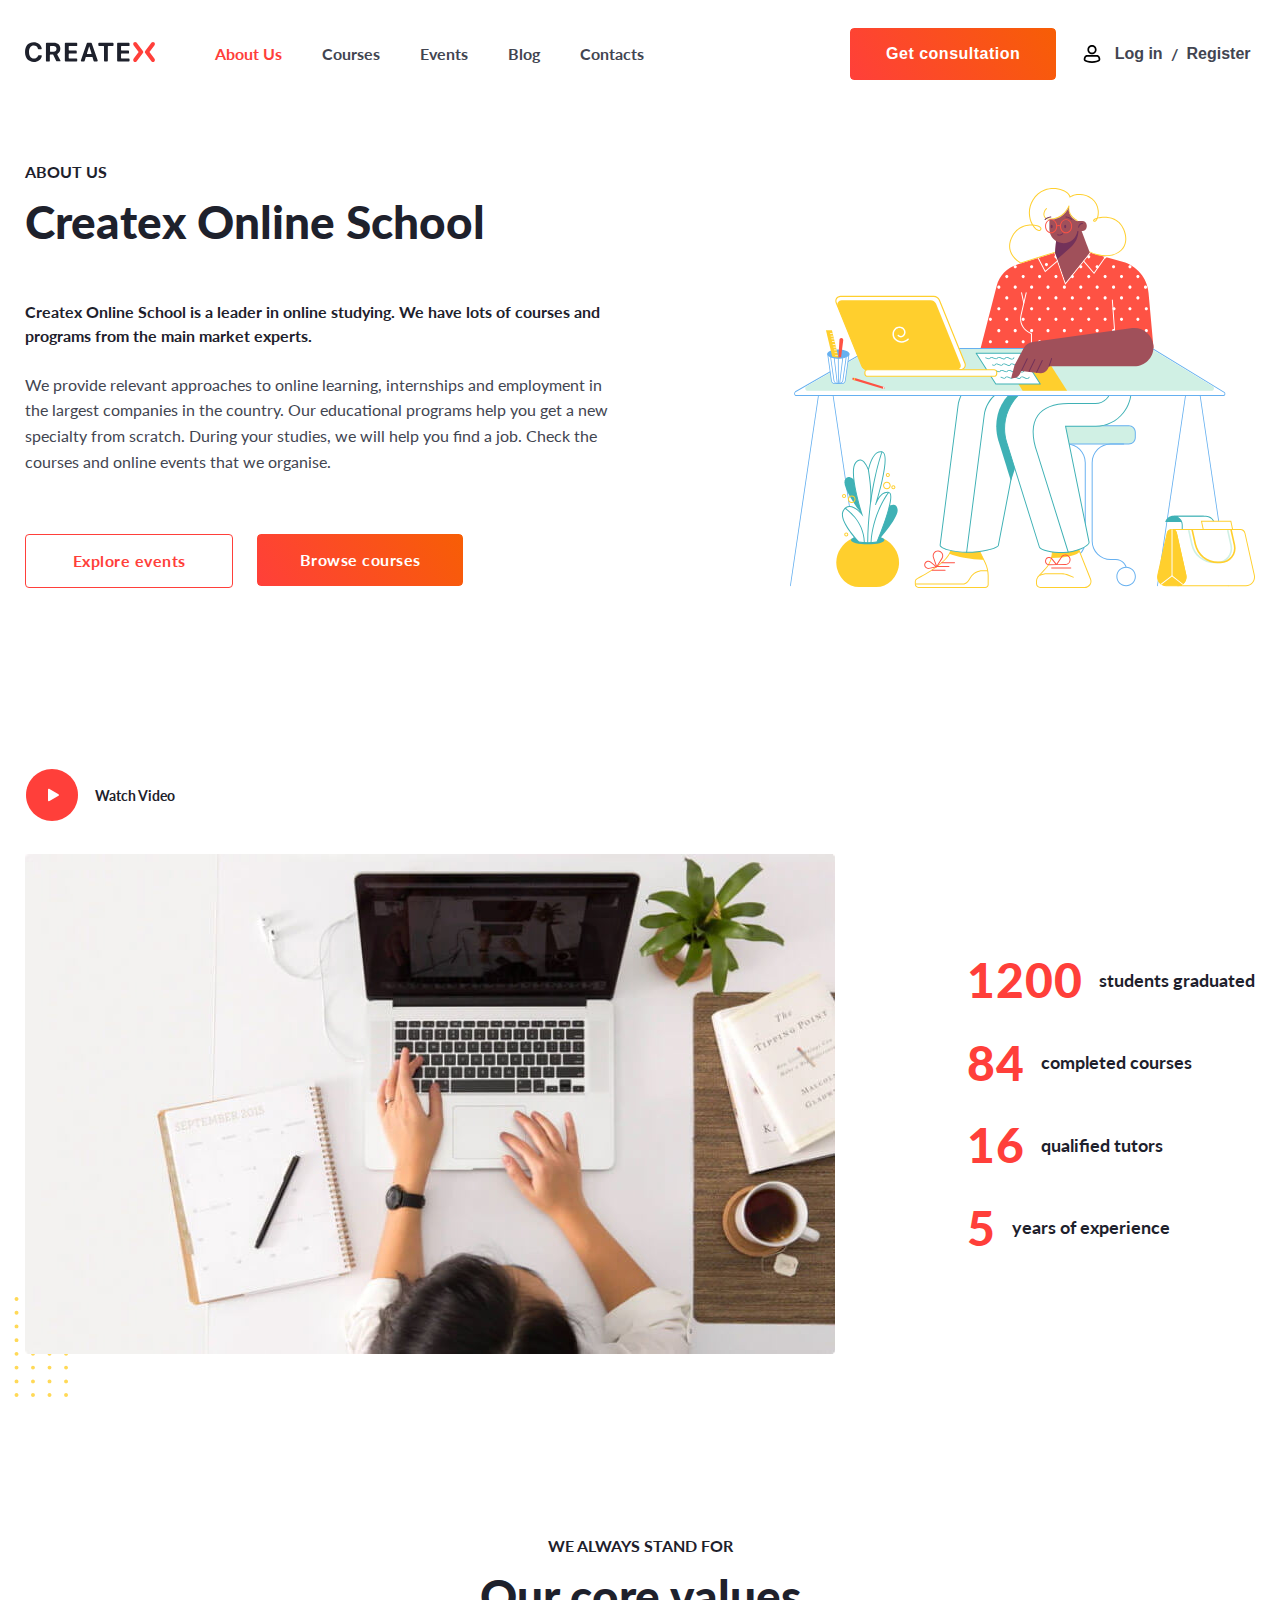
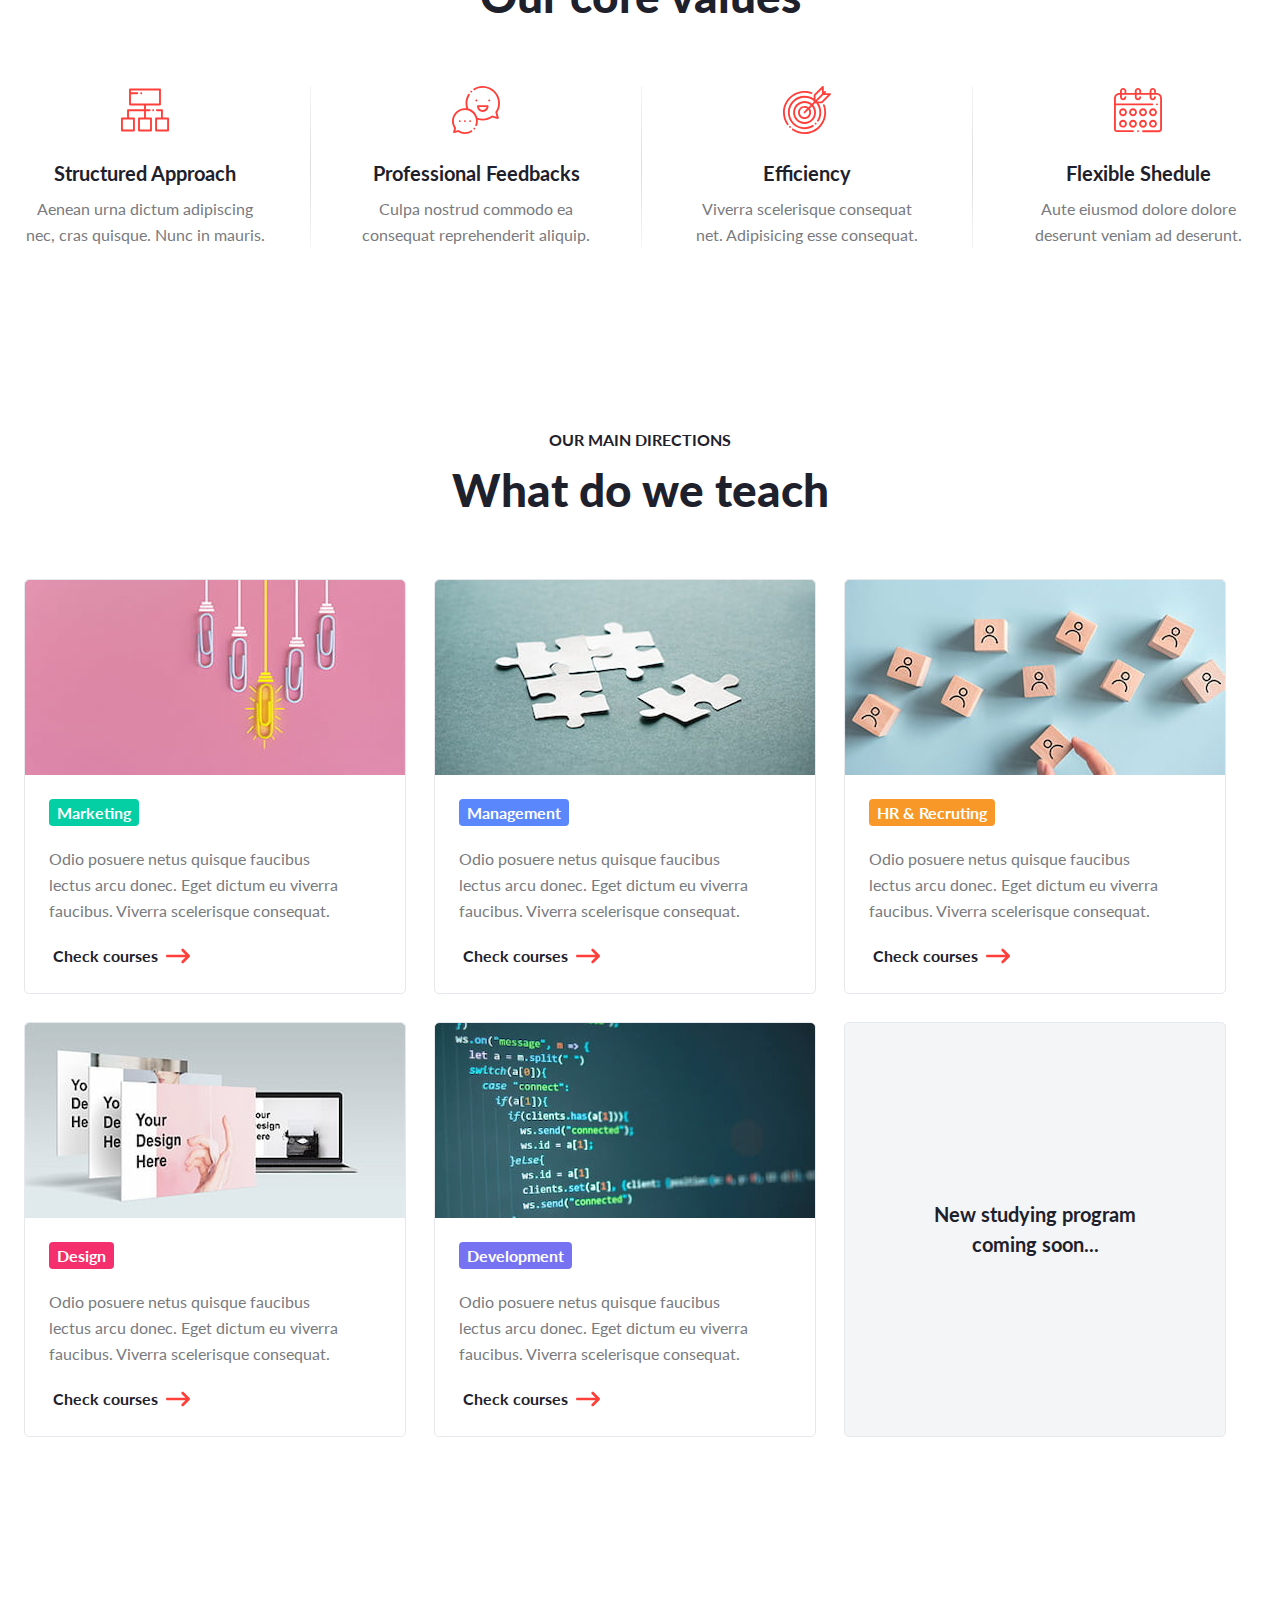
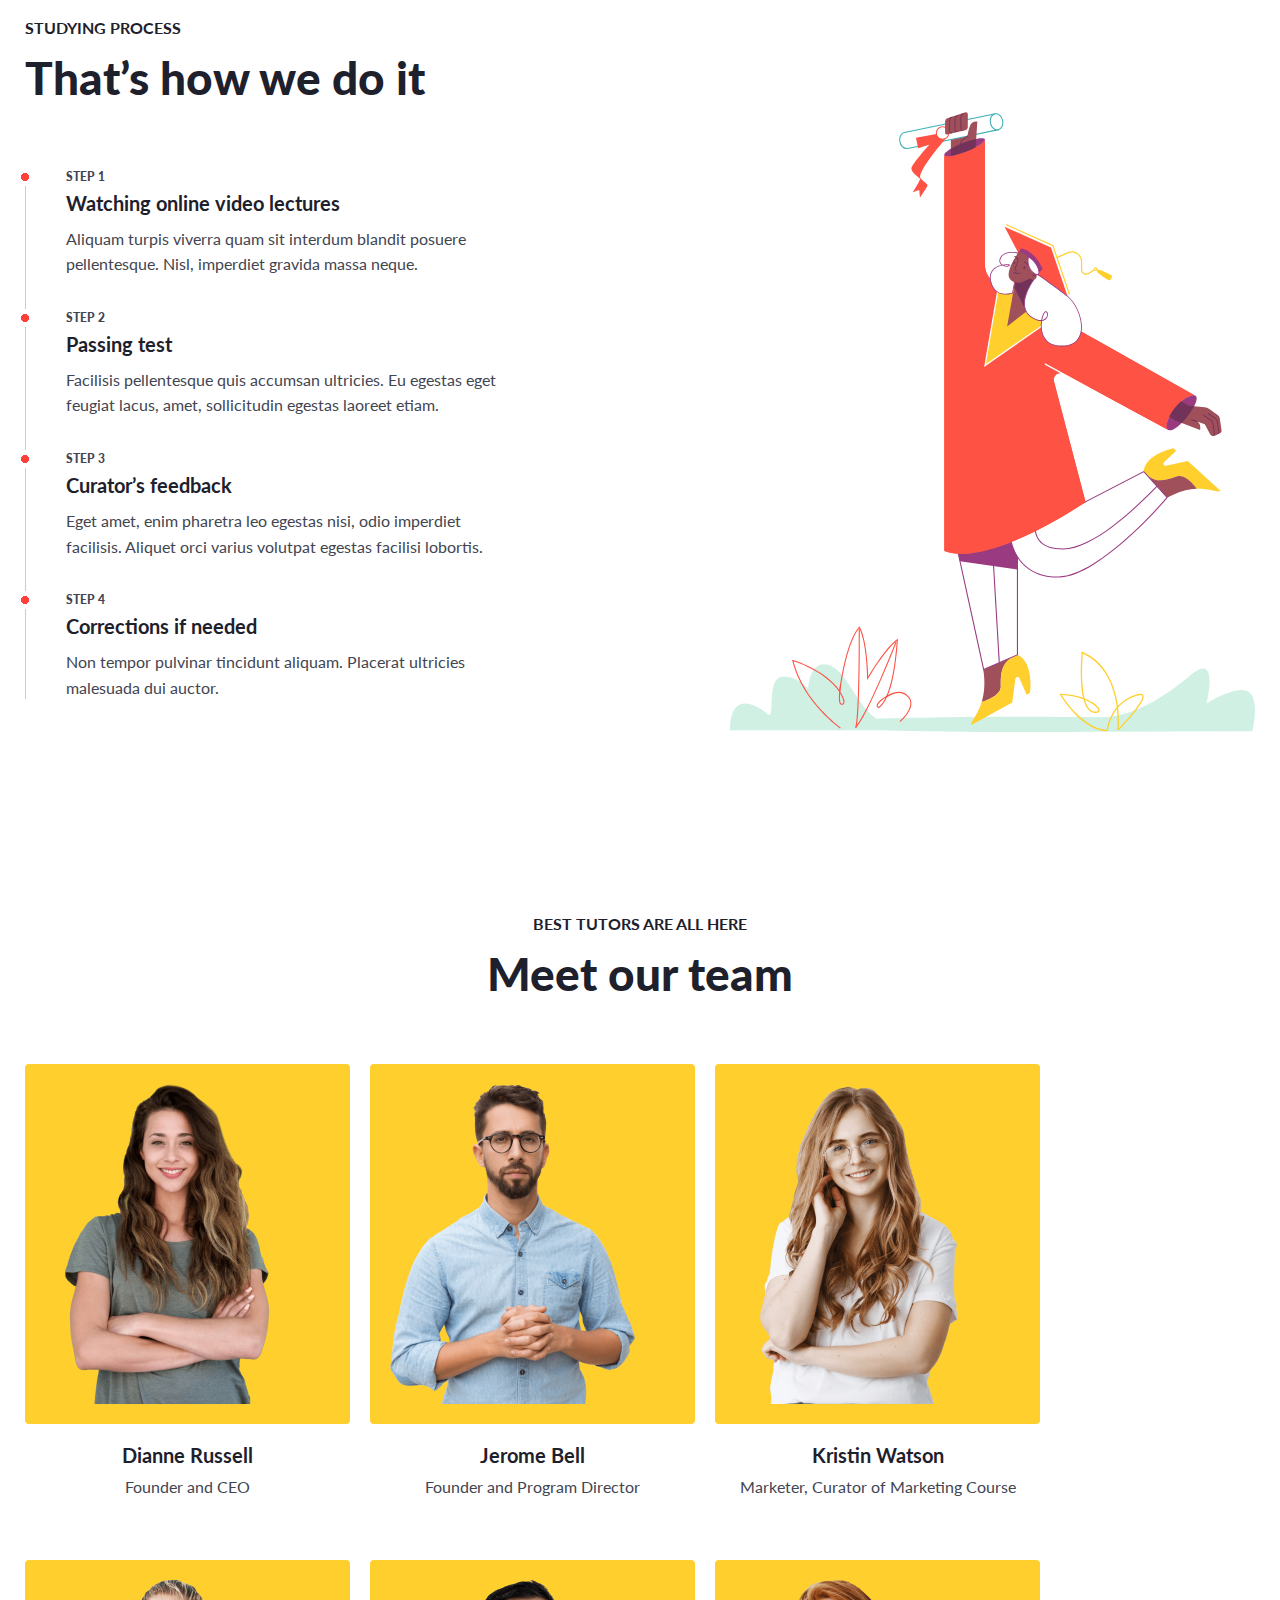
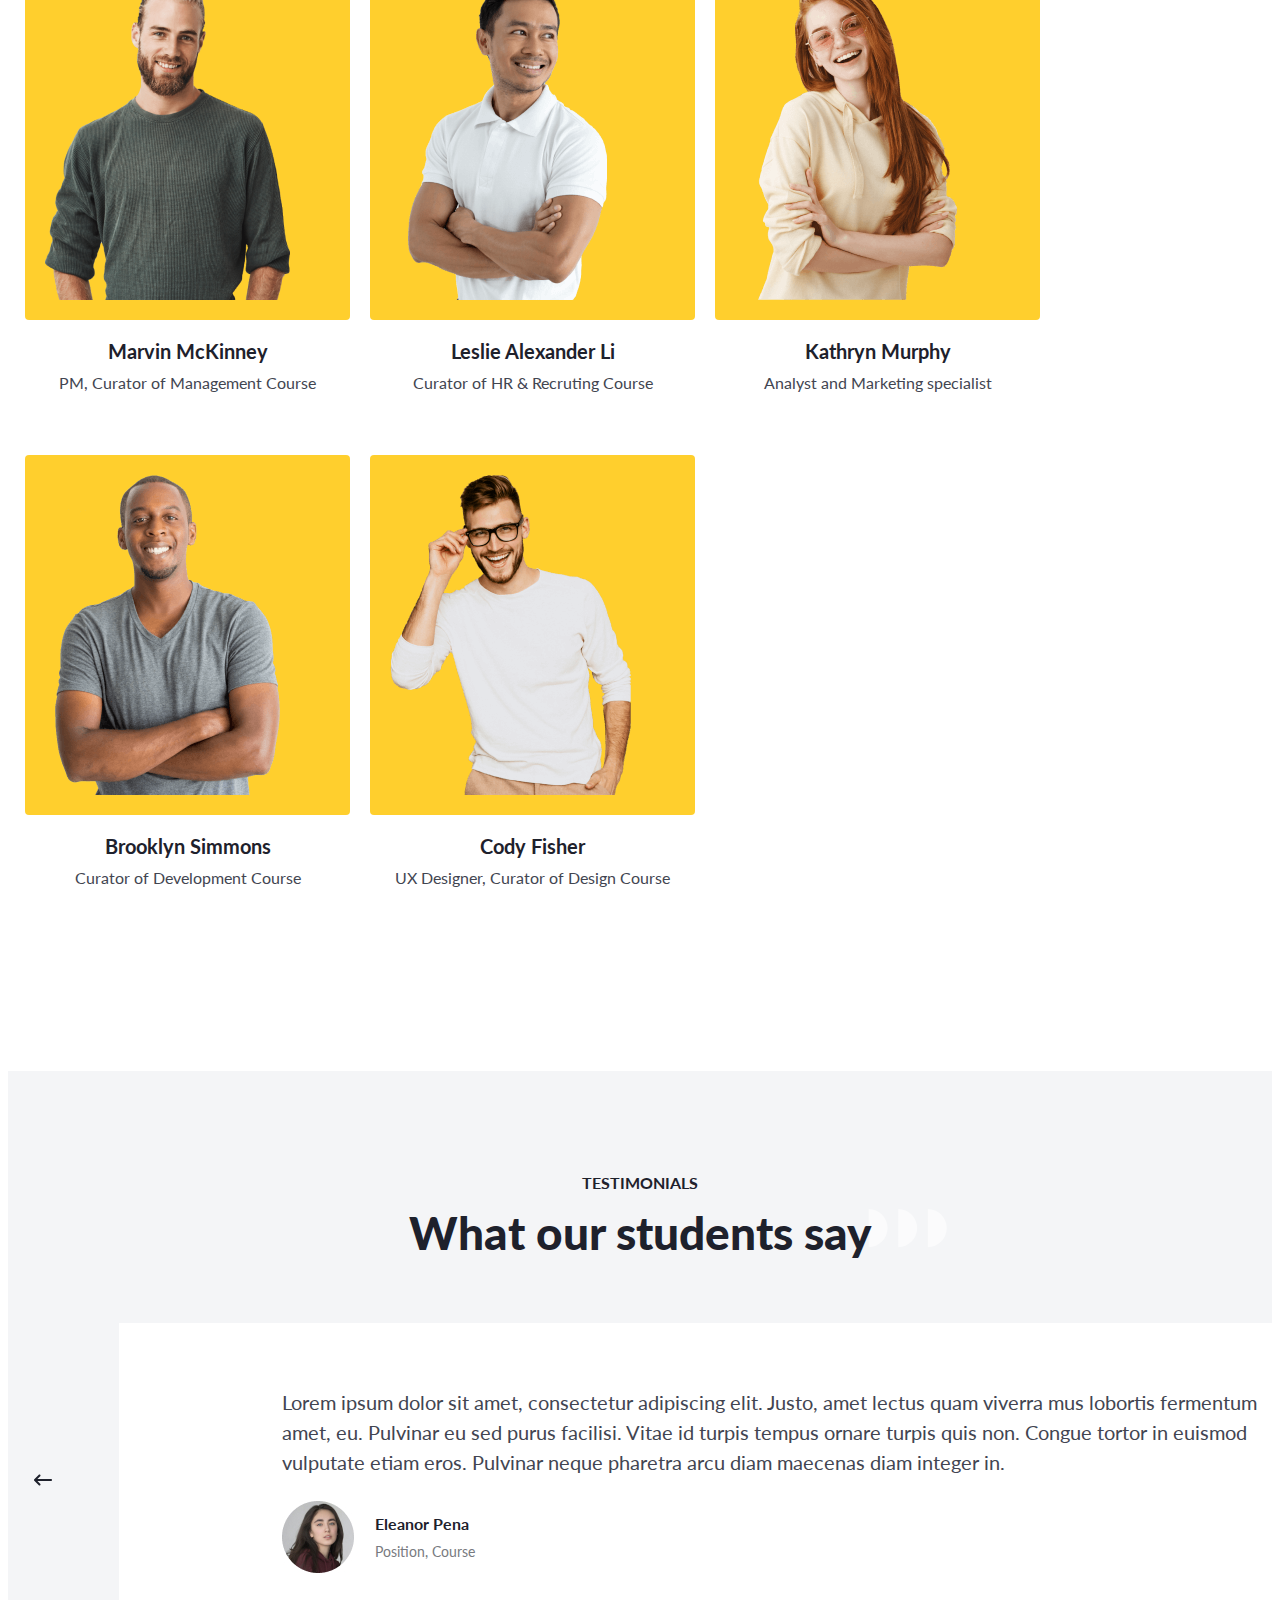
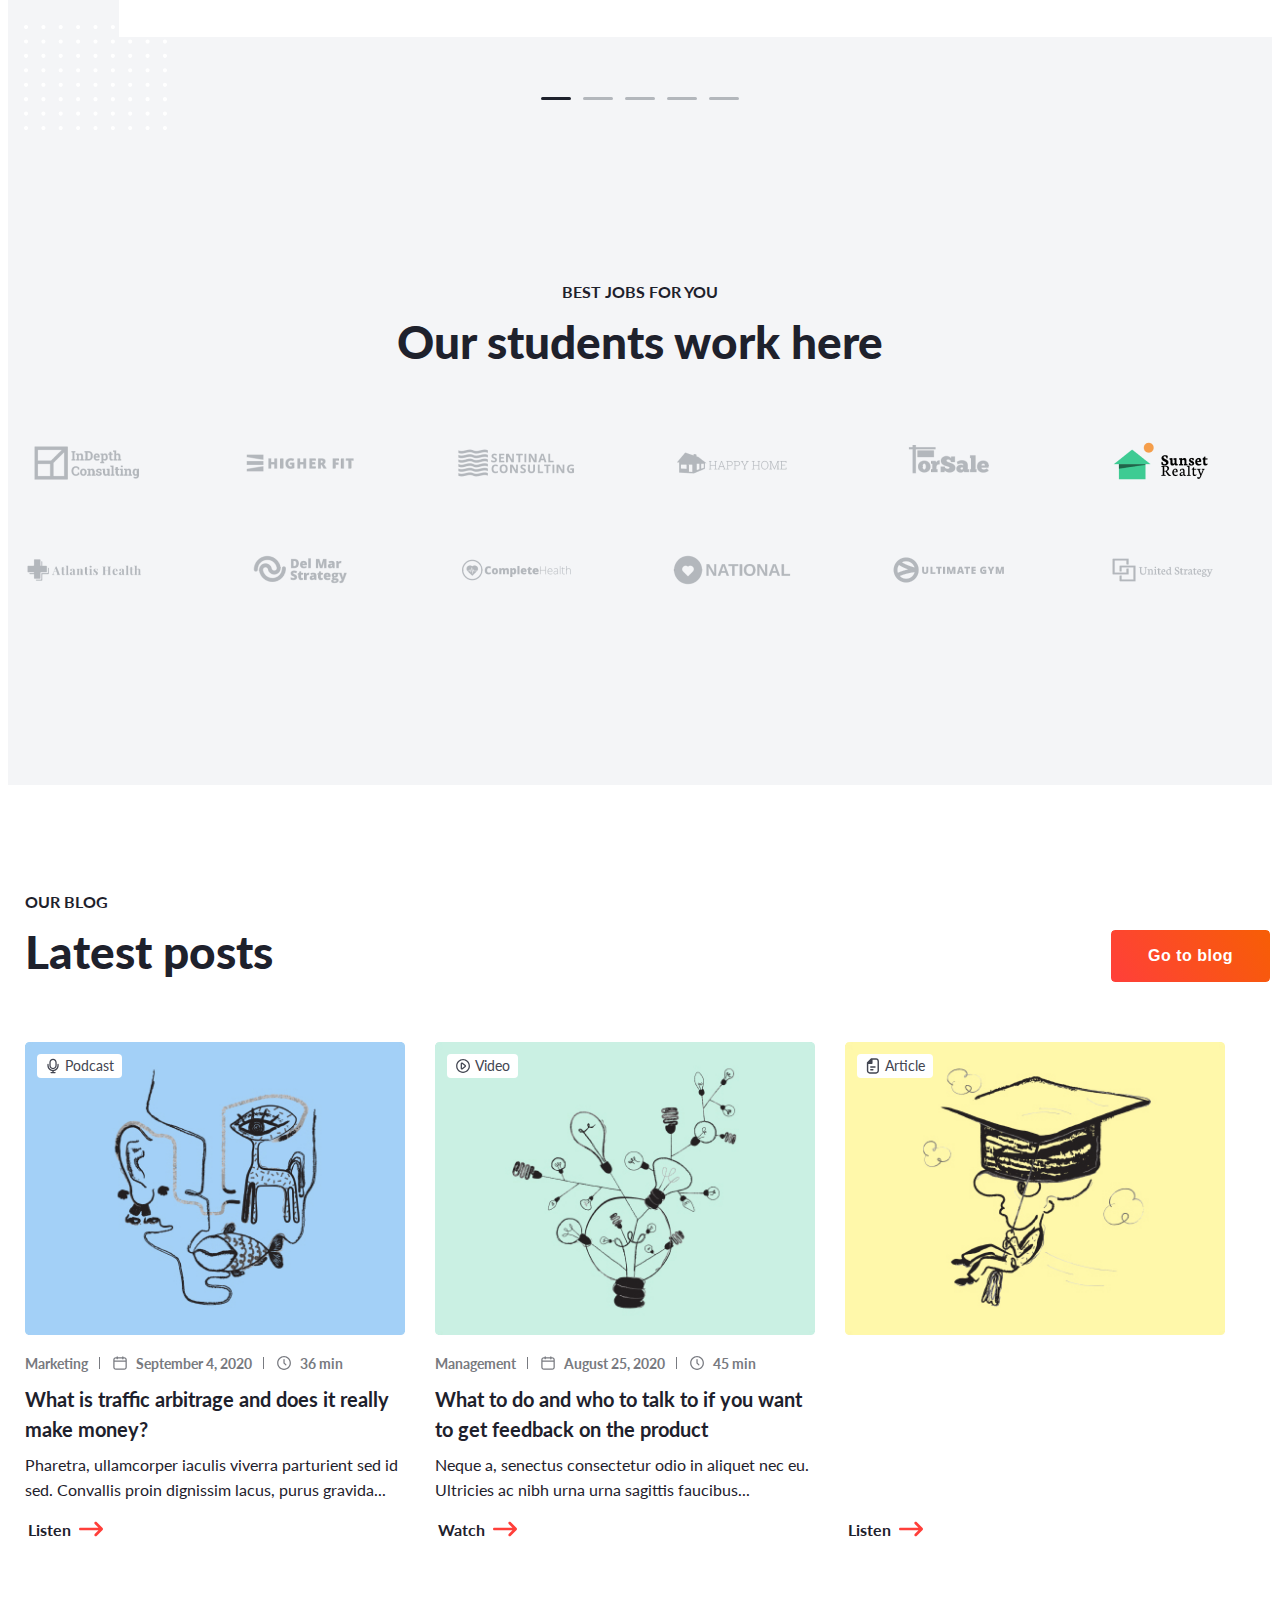
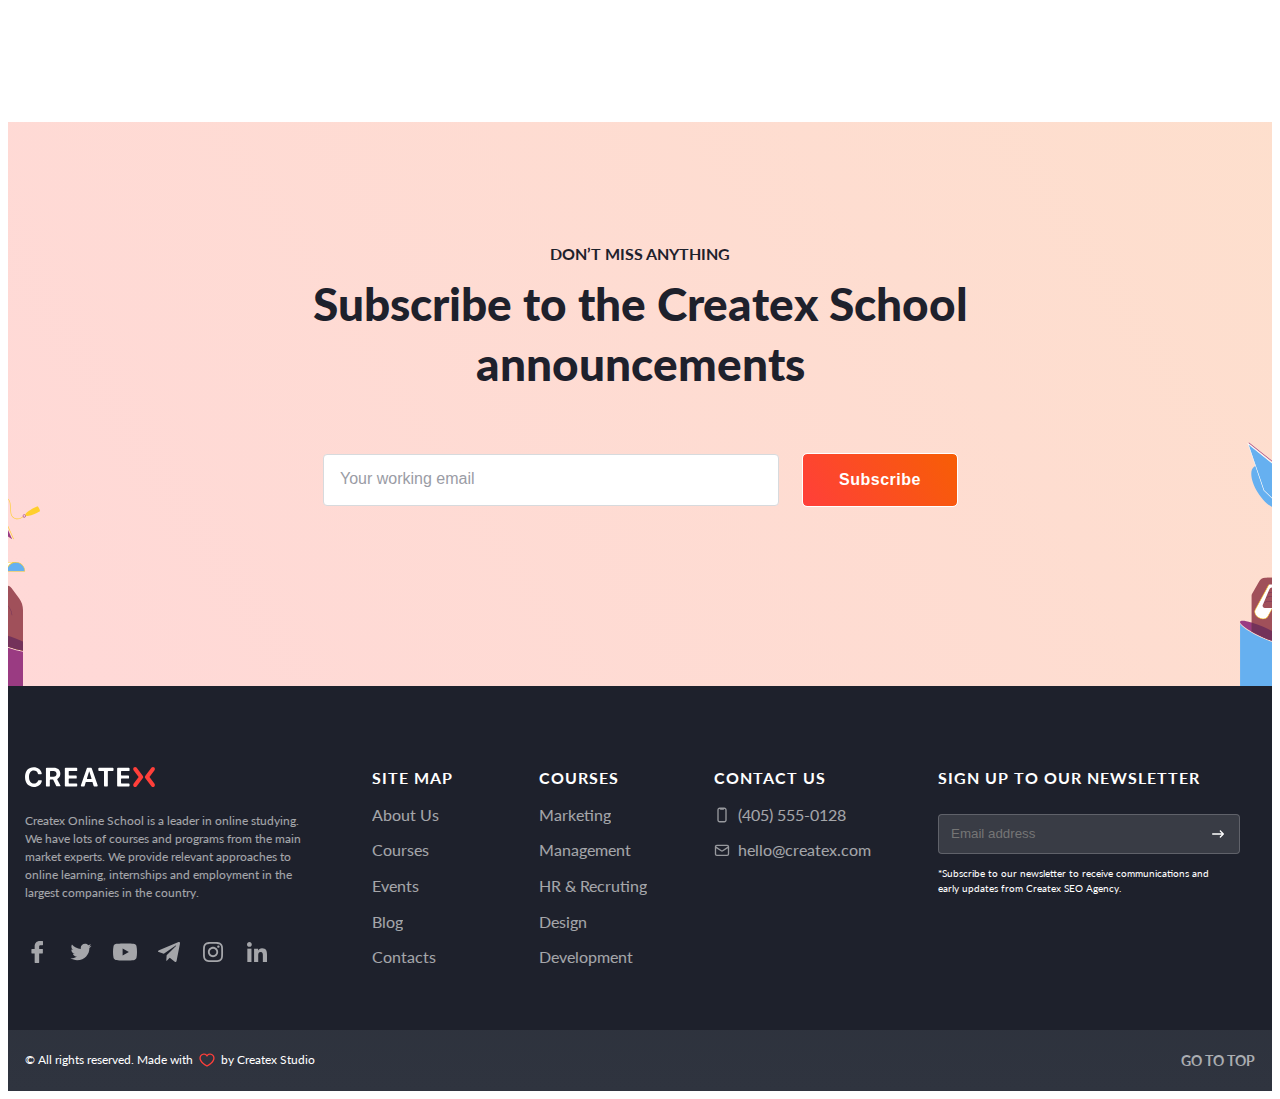
==== commit 3dc36af5: "added modal window" ====
--- a/about.html
+++ b/about.html
@@ -1081,6 +1081,7 @@
         </div>
       </div>
     </footer>
+
     <div class="backdrop is-hidden" data-sign-in-modal>
       <div class="modal modal--sign-in">
         <button class="modal__colse-btn" type="button" data-sign-in-close>
--- a/css/modal.css
+++ b/css/modal.css
@@ -1,253 +1,253 @@
 .backdrop {
-	position: fixed;
-	z-index: 10;
-	top: 0;
-	width: 100%;
-	height: 100%;
-
-	background-color: rgba(0, 0, 0, 0.2);
-
-	transition: opacity 250ms linear;
-
-	overflow-y: scroll;
+  position: fixed;
+  z-index: 10;
+  top: 0;
+  width: 100%;
+  height: 100%;
+
+  background-color: rgba(0, 0, 0, 0.2);
+
+  transition: opacity 250ms linear;
+
+  overflow-y: scroll;
 }
 .backdrop.is-hidden {
-	opacity: 0;
-	pointer-events: none;
+  opacity: 0;
+  pointer-events: none;
 }
 
 .modal {
-	width: 486px;
-
-	position: absolute;
-	top: 50px;
-	left: 50%;
-	transform: translate(-50%);
-
-	border-radius: 4px;
-	padding: 48px;
-	background-color: #fff;
+  width: 486px;
+
+  position: absolute;
+  top: 50px;
+  left: 50%;
+  transform: translate(-50%);
+
+  border-radius: 4px;
+  padding: 48px;
+  background-color: #fff;
 }
 .modal--sign-in {
-	height: 653px;
+  height: 653px;
 }
 .modal--sign-up {
-	height: 822px;
+  height: 822px;
 }
 .modal::after {
-	display: block;
-	content: "";
-	position: absolute;
-	bottom: 135px;
-	left: 0;
-	width: 100%;
-	height: 2px;
-	background-color: #e5e8ed;
+  display: block;
+  content: '';
+  position: absolute;
+  bottom: 135px;
+  left: 0;
+  width: 100%;
+  height: 2px;
+  background-color: #e5e8ed;
 }
 .modal__colse-btn {
-	position: absolute;
-	top: 24px;
-	right: 24px;
-
-	border: none;
-	background-color: #fff;
-	color: #787a80;
-	transition: color 250ms linear;
+  position: absolute;
+  top: 24px;
+  right: 24px;
+
+  border: none;
+  background-color: #fff;
+  color: #787a80;
+  transition: color 250ms linear;
 }
 .modal__colse-btn-icon {
-	fill: currentColor;
+  fill: currentColor;
 }
 .modal__colse-btn:hover,
 .modal__colse-btn:focus {
-	color: var(--accent-color);
-	outline: none;
-	cursor: pointer;
+  color: var(--accent-color);
+  outline: none;
+  cursor: pointer;
 }
 
 .modal__title {
-	font-weight: 700;
-	font-size: 28px;
-	line-height: 150%;
-
-	display: block;
-	text-align: center;
-	margin-bottom: 24px;
+  font-weight: 700;
+  font-size: 28px;
+  line-height: 150%;
+
+  display: block;
+  text-align: center;
+  margin-bottom: 24px;
 }
 .modal__text {
-	font-size: 14px;
-	line-height: 150%;
-
-	color: #787a80;
-
-	text-align: center;
-	margin-bottom: 24px;
+  font-size: 14px;
+  line-height: 150%;
+
+  color: #787a80;
+
+  text-align: center;
+  margin-bottom: 24px;
 }
 
 .modal__input-label {
-	position: relative;
-	font-size: 14px;
-	line-height: 150%;
-
-	color: var(--second-text-color);
-
-	display: block;
-	margin-bottom: 8px;
+  position: relative;
+  font-size: 14px;
+  line-height: 150%;
+
+  color: var(--second-text-color);
+
+  display: block;
+  margin-bottom: 8px;
 }
 .modal__input {
-	display: block;
-
-	width: 100%;
-	height: 44px;
-	border: 1px solid #d7dadd;
-	border-radius: 4px;
-	padding: 11px 16px;
-
-	margin-bottom: 20px;
-
-	transition: border-color 250ms linear;
+  display: block;
+
+  width: 100%;
+  height: 44px;
+  border: 1px solid #d7dadd;
+  border-radius: 4px;
+  padding: 11px 16px;
+
+  margin-bottom: 20px;
+
+  transition: border-color 250ms linear;
 }
 .modal__input::placeholder {
-	font-size: 14px;
-	line-height: 150%;
-
-	color: #9a9ca5;
+  font-size: 14px;
+  line-height: 150%;
+
+  color: #9a9ca5;
 }
 .modal__input:focus {
-	outline: none;
-	border-color: var(--accent-color);
+  outline: none;
+  border-color: var(--accent-color);
 }
 .modal__show-pass-btn,
 .modal__hide-pass-btn {
-	position: absolute;
-	top: 34px;
-	right: 10px;
-
-	border: none;
-	background-color: #fff;
+  position: absolute;
+  top: 34px;
+  right: 10px;
+
+  border: none;
+  background-color: #fff;
 }
 .modal__show-pass-btn.is-hidden,
 .modal__hide-pass-btn.is-hidden {
-	display: none;
+  display: none;
 }
 .modal__show-pass-btn:hover,
 .modal__hide-pass-btn:hover {
-	cursor: pointer;
+  cursor: pointer;
 }
 
 .modal__checkbox-container {
-	display: flex;
-	margin-bottom: 24px;
+  display: flex;
+  margin-bottom: 24px;
 }
 .modal__checkbox {
-	position: absolute;
-	appearance: none;
+  position: absolute;
+  appearance: none;
 }
 .modal__checkbox-icon {
-	width: 16px;
-	height: 16px;
-	border: 1px solid #d7dadd;
-	border-radius: 4px;
-
-	display: flex;
-	justify-content: center;
-	align-items: center;
-
-	transition: background-color 250ms linear, border-color 250ms linear;
+  width: 16px;
+  height: 16px;
+  border: 1px solid #d7dadd;
+  border-radius: 4px;
+
+  display: flex;
+  justify-content: center;
+  align-items: center;
+
+  transition: background-color 250ms linear, border-color 250ms linear;
 }
 .modal__checkbox-icon:hover {
-	cursor: pointer;
+  cursor: pointer;
 }
 .modal__checkbox:checked + .modal__checkbox-label .modal__checkbox-icon {
-	background-color: var(--accent-color);
-	border-color: var(--accent-color);
+  background-color: var(--accent-color);
+  border-color: var(--accent-color);
 }
 .modal__checkbox:focus + .modal__checkbox-label .modal__checkbox-icon {
-	border-color: var(--accent-color);
+  border-color: var(--accent-color);
 }
 .modal__checkbox-text {
-	font-size: 14px;
-	line-height: 150%;
-	color: var(--second-text-color);
-
-	margin-left: 12px;
+  font-size: 14px;
+  line-height: 150%;
+  color: var(--second-text-color);
+
+  margin-left: 12px;
 }
 .modal__forgot-pass-link {
-	font-size: 14px;
-	line-height: 1;
-	color: var(--accent-color);
-	display: block;
-	align-self: center;
-
-	margin-left: auto;
-
-	outline: 1px solid #fff;
-	outline-offset: 3px;
-	border-radius: 3px;
-	transition: outline-color 250ms linear;
+  font-size: 14px;
+  line-height: 1;
+  color: var(--accent-color);
+  display: block;
+  align-self: center;
+
+  margin-left: auto;
+
+  outline: 1px solid #fff;
+  outline-offset: 3px;
+  border-radius: 3px;
+  transition: outline-color 250ms linear;
 }
 .modal__forgot-pass-link:focus {
-	outline-color: var(--accent-color);
+  outline-color: var(--accent-color);
 }
 
 .modal__sign-in-btn {
-	width: 100%;
-	margin-bottom: 24px;
+  width: 100%;
+  margin-bottom: 24px;
 }
 
 .modal__sign-up-text {
-	font-size: 14px;
-	line-height: 150%;
-	color: var(--second-text-color);
-
-	margin-bottom: 48px;
+  font-size: 14px;
+  line-height: 150%;
+  color: var(--second-text-color);
+
+  margin-bottom: 48px;
 }
 .modal__sign-up-link {
-	font-size: 14px;
-	line-height: 1;
-	color: var(--accent-color);
-	display: inline-block;
-	align-self: center;
-
-	outline: 1px solid #fff;
-	outline-offset: 3px;
-	border: none;
-	border-radius: 3px;
-	background-color: #fff;
-	transition: outline-color 250ms linear;
+  font-size: 14px;
+  line-height: 1;
+  color: var(--accent-color);
+  display: inline-block;
+  align-self: center;
+
+  outline: 1px solid #fff;
+  outline-offset: 3px;
+  border: none;
+  border-radius: 3px;
+  background-color: #fff;
+  transition: outline-color 250ms linear;
 }
 .modal__sign-up-link:focus {
-	outline-color: var(--accent-color);
+  outline-color: var(--accent-color);
 }
 .modal__sign-up-link:hover {
-	cursor: pointer;
+  cursor: pointer;
 }
 
 .modal__sm-list-title {
-	font-size: 14px;
-	line-height: 150%;
-	color: #787a80;
-
-	display: block;
-	text-align: center;
-
-	margin-bottom: 16px;
+  font-size: 14px;
+  line-height: 150%;
+  color: #787a80;
+
+  display: block;
+  text-align: center;
+
+  margin-bottom: 16px;
 }
 .modal__sm-list {
-	display: flex;
-	justify-content: center;
+  display: flex;
+  justify-content: center;
 }
 .modal__sm-item:not(:first-child) {
-	margin-left: 15px;
+  margin-left: 15px;
 }
 .modal__sm-icon {
-	fill: currentColor;
+  fill: currentColor;
 }
 .modal__sm-link {
-	color: #787a80;
-	transition: color 250ms linear;
+  color: #787a80;
+  transition: color 250ms linear;
 }
 .modal__sm-link:hover,
 .modal__sm-link:focus {
-	color: var(--accent-color);
-	outline: none;
-}
+  color: var(--accent-color);
+  outline: none;
+}
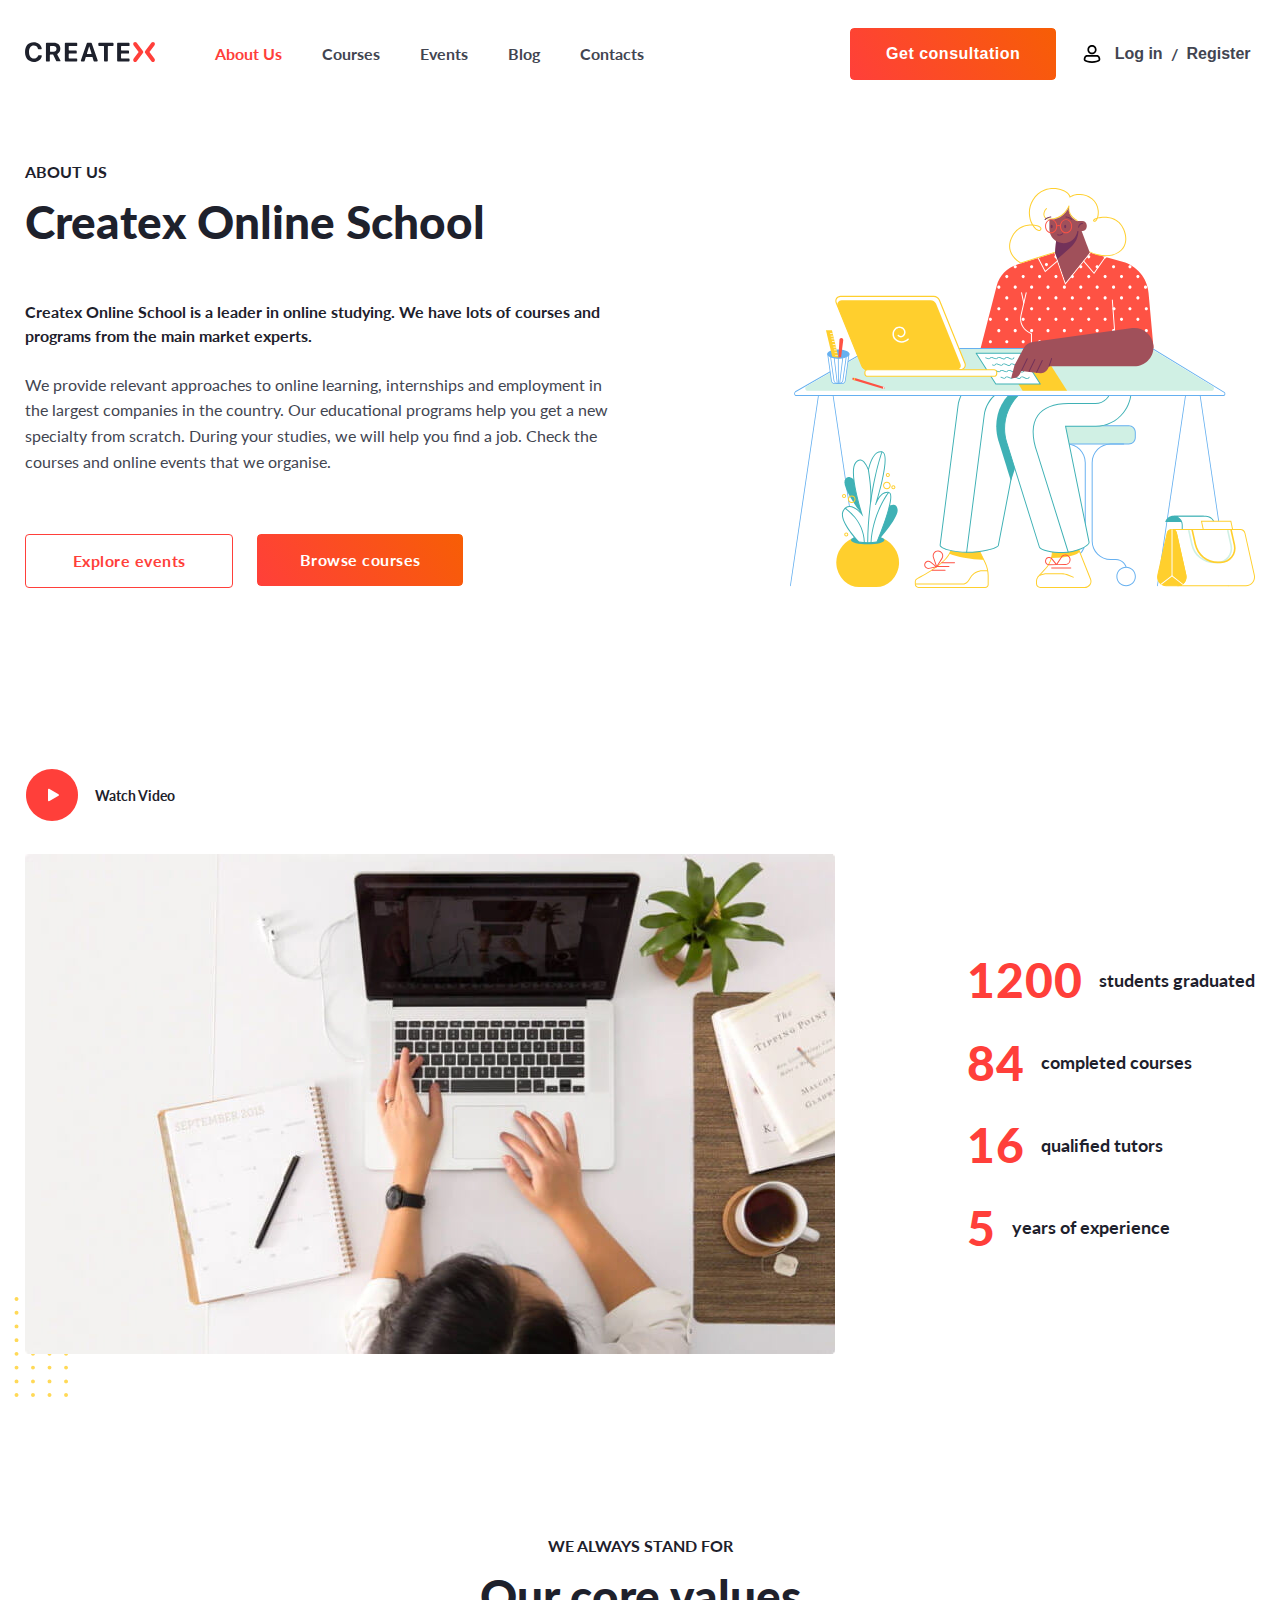
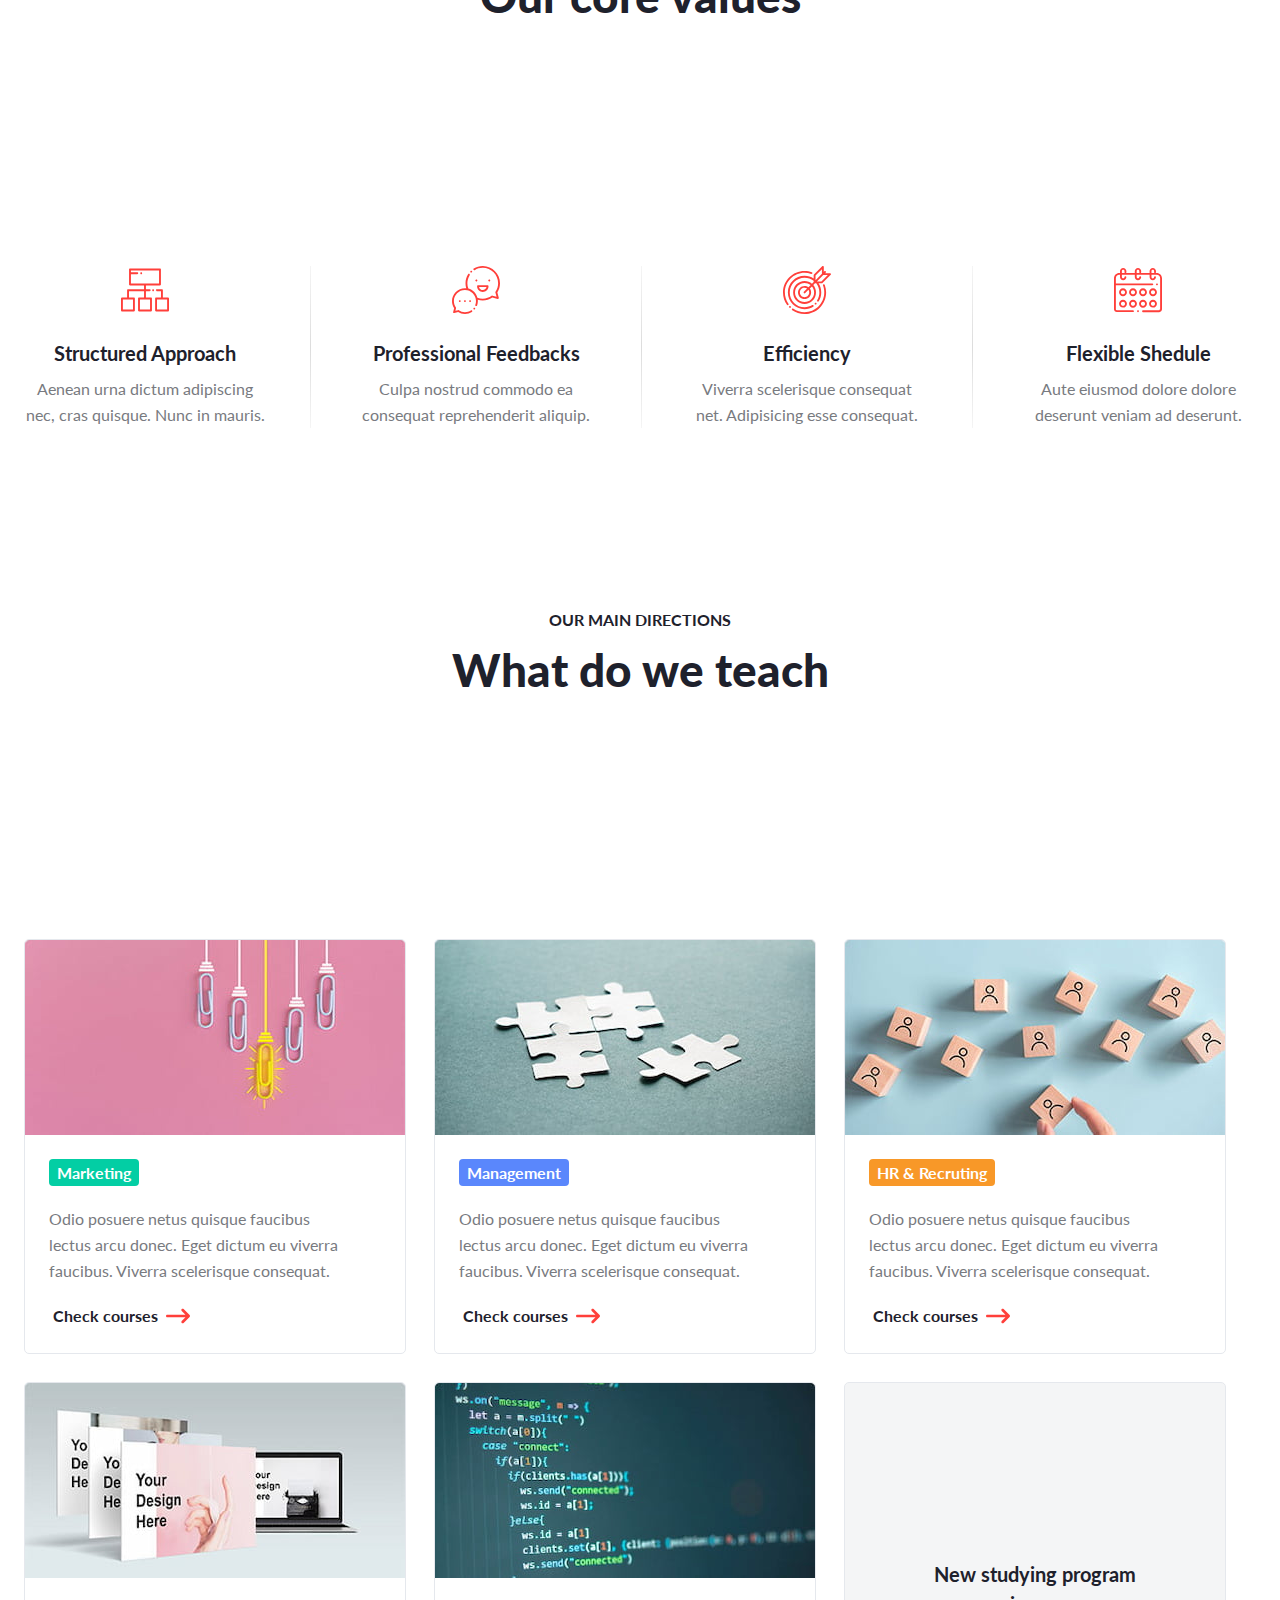
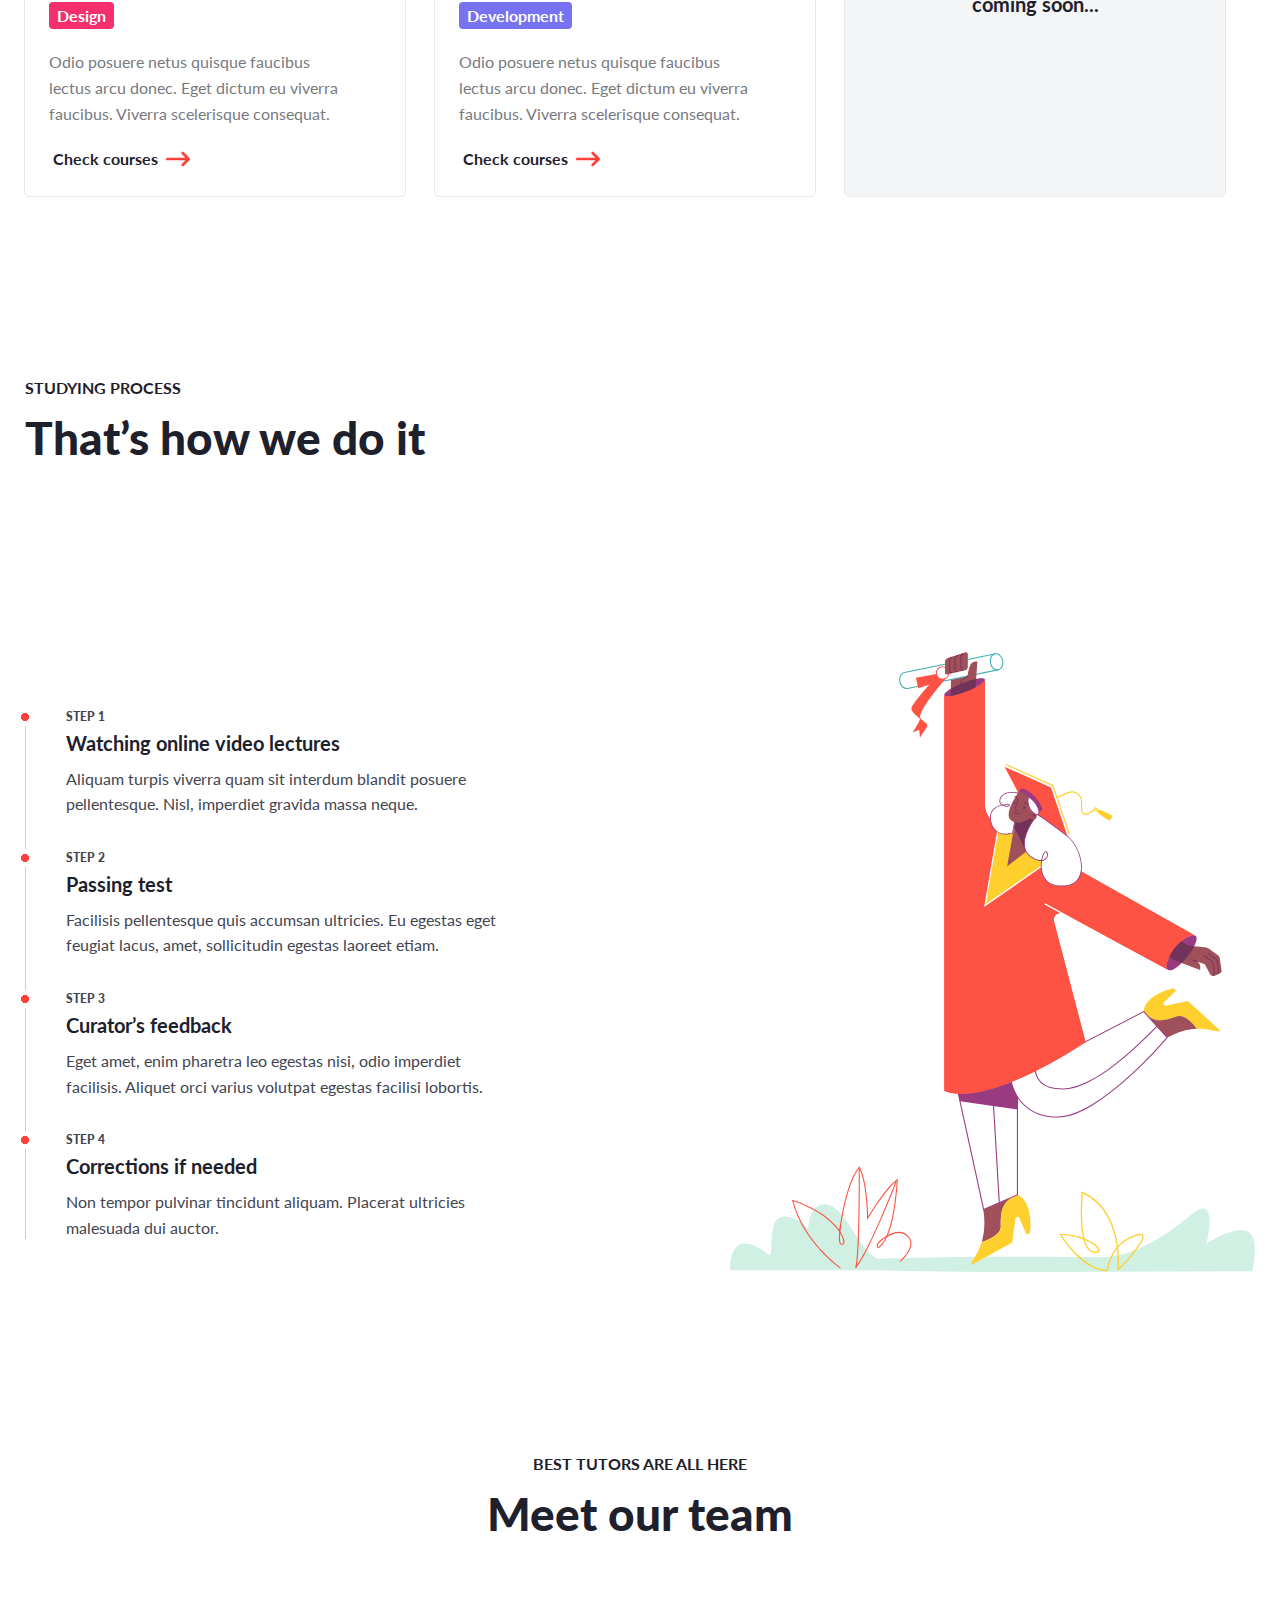
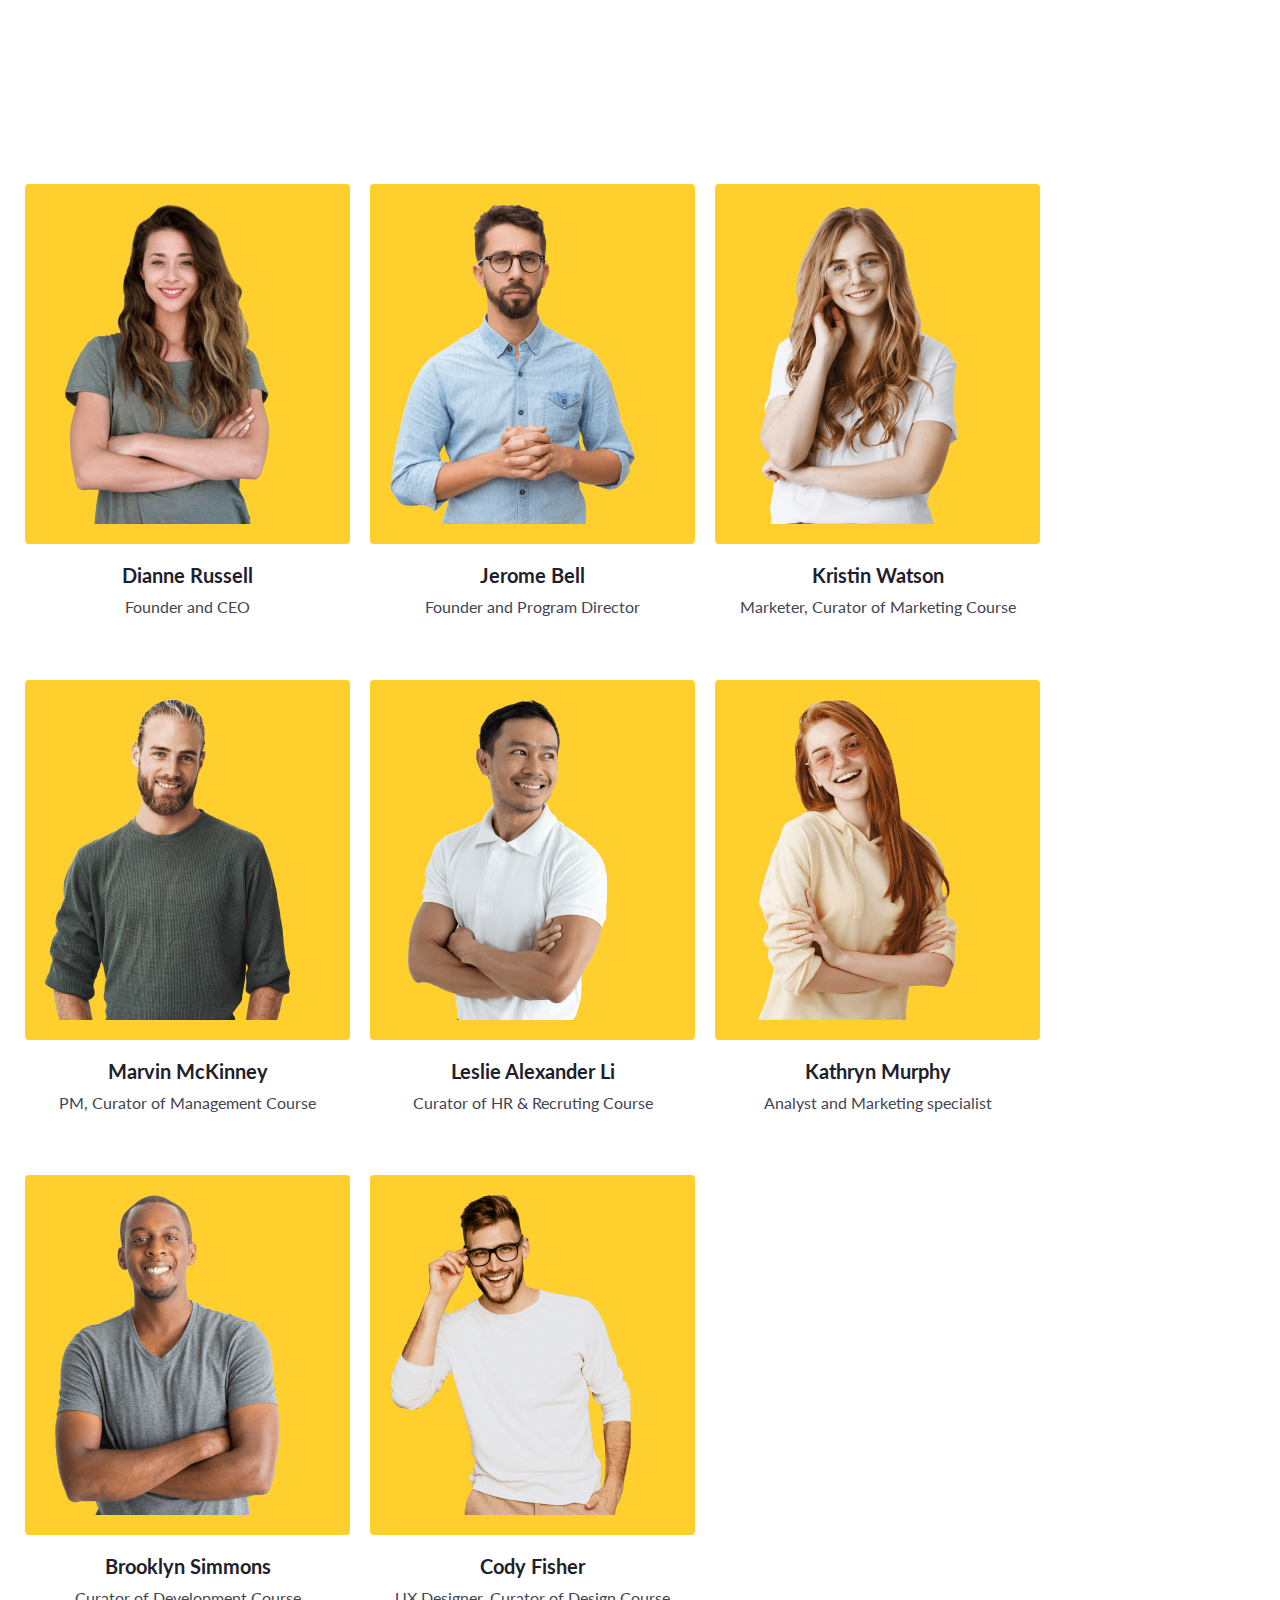
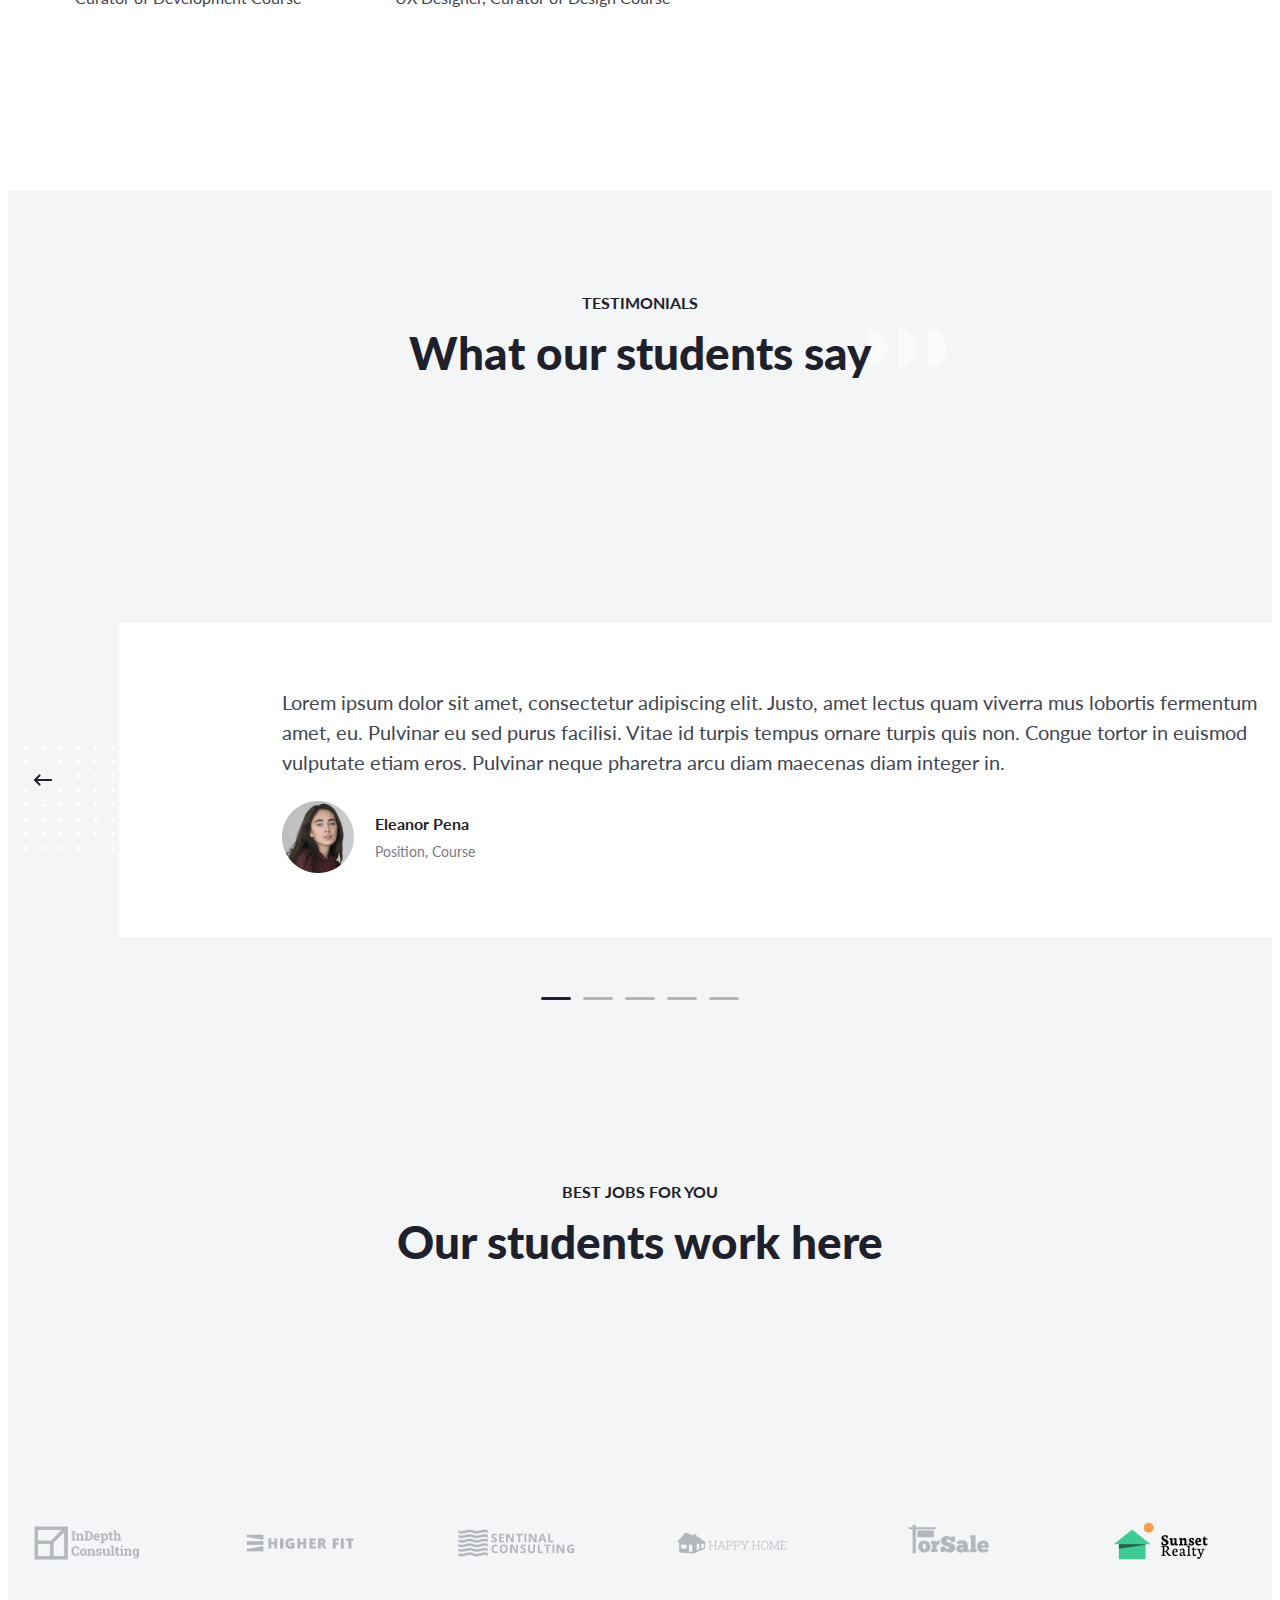
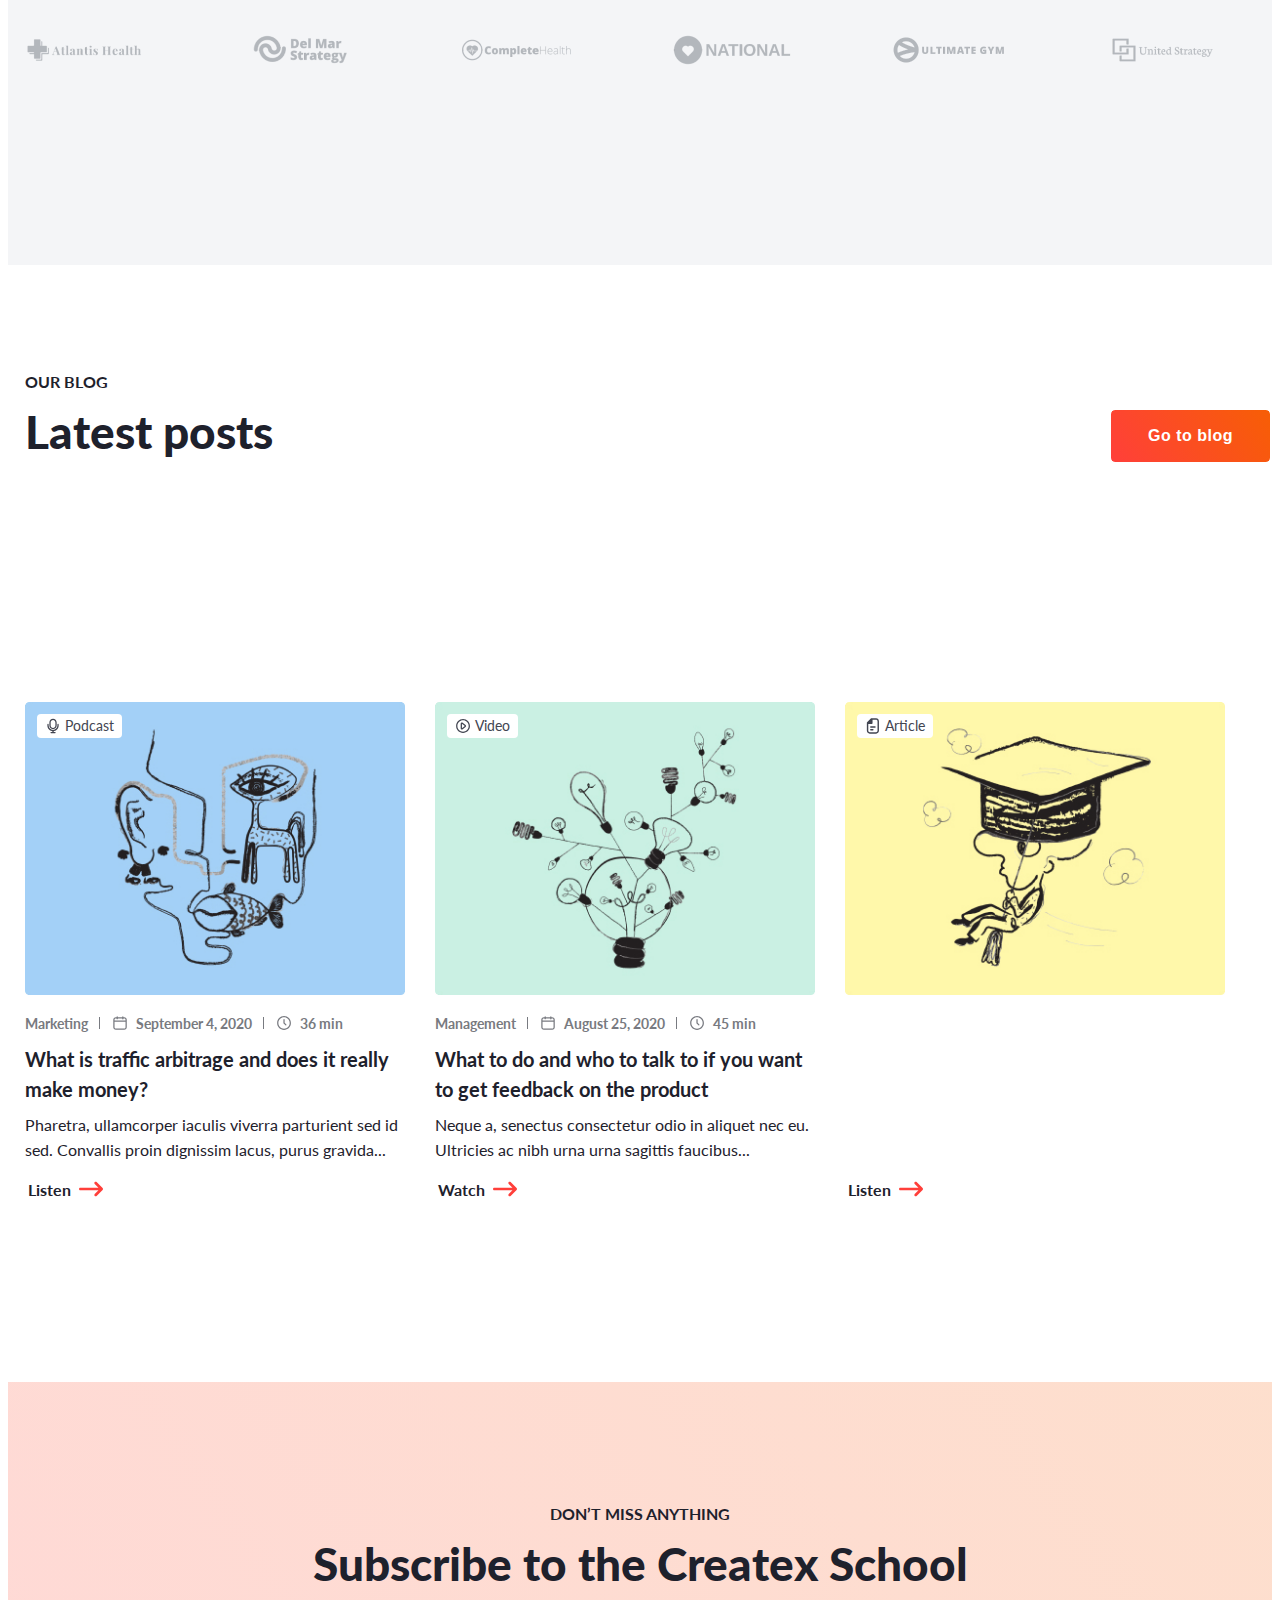
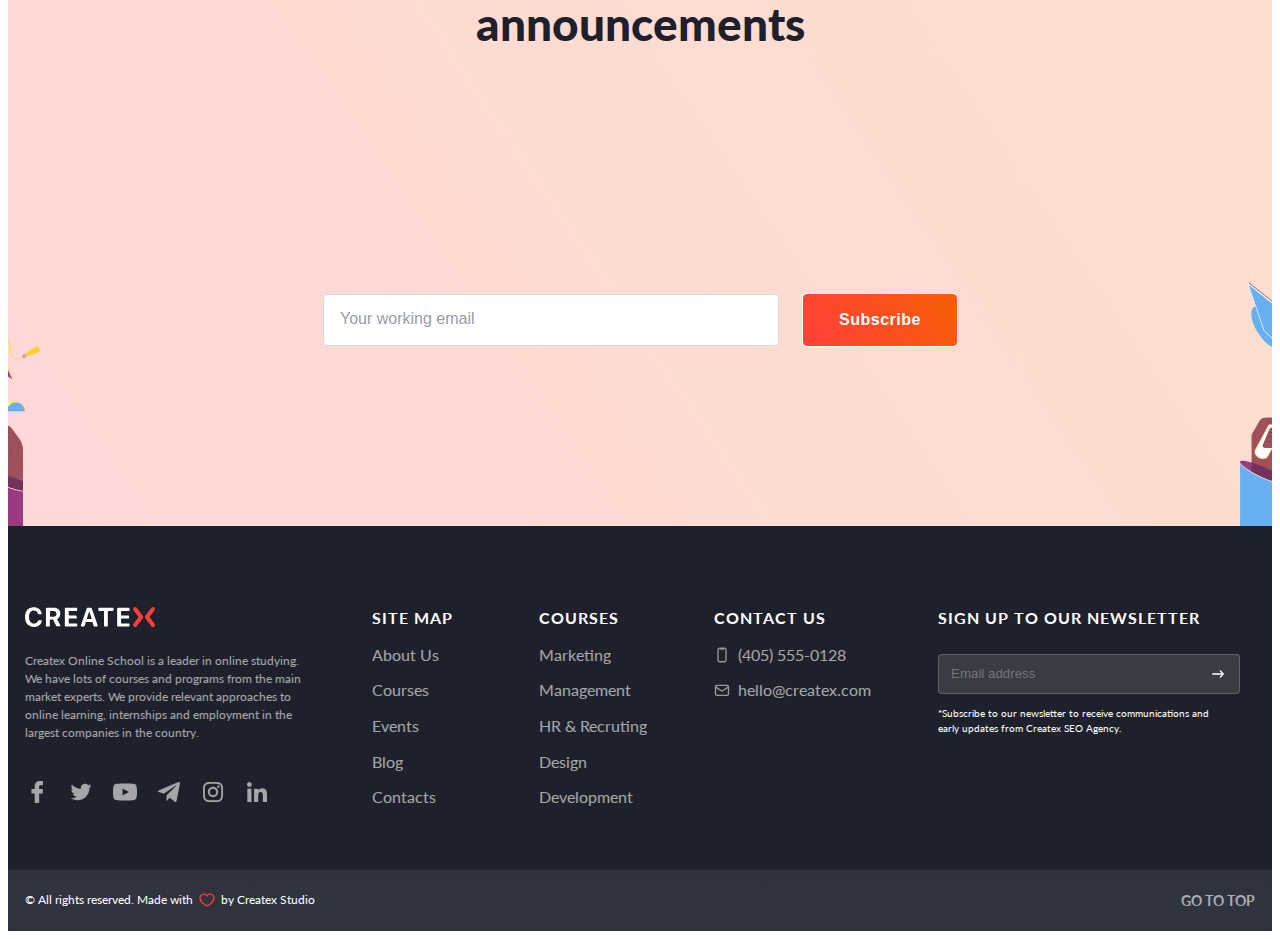
==== commit b2e08dc0: "all pages modal" ====
--- a/about.html
+++ b/about.html
@@ -23,8 +23,8 @@
   </head>
 
   <body id="top">
-    <header class="header section section--header">
-      <div class="container container--header">
+    <header class="header section--header">
+      <div class="container--header">
         <nav class="header__nav">
           <ul class="header__nav-list">
             <li class="header__nav-item">
@@ -38,16 +38,16 @@
               <a class="header__nav-link header__nav-link--current" href="">About Us</a>
             </li>
             <li class="header__nav-item">
-              <a class="header__nav-link" href="">Courses</a>
+              <a class="header__nav-link" href="./courses.html">Courses</a>
             </li>
             <li class="header__nav-item">
-              <a class="header__nav-link" href="">Events</a>
+              <a class="header__nav-link" href="./events-grid-view.html">Events</a>
             </li>
             <li class="header__nav-item">
-              <a class="header__nav-link" href="">Blog</a>
+              <a class="header__nav-link" href="./blog.html">Blog</a>
             </li>
             <li class="header__nav-item">
-              <a class="header__nav-link" href="#contacts">Contacts</a>
+              <a class="header__nav-link" href="./contacts.html">Contacts</a>
             </li>
           </ul>
         </nav>
@@ -936,8 +936,8 @@
         </div>
       </section>
     </main>
-    <footer class="footer section section--footer" id="footer">
-      <div class="container container--footer">
+    <footer class="footer section--footer" id="footer">
+      <div class="container--footer">
         <div class="footer__main-content">
           <div class="footer__first-column">
             <a class="footer__logo" href="./index.html">
@@ -1004,16 +1004,16 @@
               <a class="footer__nav-link" href="./about.html">About Us</a>
             </li>
             <li class="footer__nav-item">
-              <a class="footer__nav-link" href="">Courses</a>
+              <a class="footer__nav-link" href="./courses.html">Courses</a>
             </li>
             <li class="footer__nav-item">
-              <a class="footer__nav-link" href="">Events</a>
+              <a class="footer__nav-link" href="./events-grid-view.html">Events</a>
             </li>
             <li class="footer__nav-item">
-              <a class="footer__nav-link" href="">Blog</a>
+              <a class="footer__nav-link" href="./blog.html">Blog</a>
             </li>
             <li class="footer__nav-item">
-              <a class="footer__nav-link" href="">Contacts</a>
+              <a class="footer__nav-link" href="./contacts.html">Contacts</a>
             </li>
           </ul>
 
@@ -1038,7 +1038,7 @@
             </li>
           </ul>
 
-          <address class="footer__address" id="contacts">
+          <address class="footer__address">
             <h2 class="footer__address-header">CONTACT US</h2>
             <a class="footer__address-link" href="phone:4055550128">
               <svg class="footer__address-icon" width="16" height="16">
--- a/css/about.css
+++ b/css/about.css
@@ -1,14 +1,14 @@
 :root {
-	--accent-color: #ff3f3a;
-	--main-text-color: #1e212c;
-	--second-text-color: #424551;
+  --accent-color: #ff3f3a;
+  --main-text-color: #1e212c;
+  --second-text-color: #424551;
 }
 body {
-	font-family: Lato, sans-serif;
-	color: var(--main-text-color);
+  font-family: Lato, sans-serif;
+  color: var(--main-text-color);
 }
 body.modal-open {
-	overflow: hidden;
+  overflow: hidden;
 }
 ul,
 h1,
@@ -18,220 +18,231 @@
 h5,
 p,
 span {
-	list-style: none;
-	padding: 0;
-	margin: 0;
+  list-style: none;
+  padding: 0;
+  margin: 0;
 }
 a {
-	text-decoration: none;
+  text-decoration: none;
 }
 img {
-	display: block;
+  display: block;
 }
 .section {
-	padding-bottom: 180px;
+  padding-bottom: 180px;
+}
+.second-header,
+.section-footer {
+  padding-bottom: 180px;
 }
 .container {
-	display: flex;
-	margin: auto;
-	width: 1230px;
-	padding: 0 15px;
+  display: flex;
+  margin: auto;
+  width: 1230px;
+  padding: 0 15px;
+}
+.container--header,
+.container--footer {
+  display: flex;
+  margin: auto;
+  width: 1230px;
+  padding: 0 15px;
 }
 
 .btn {
-	width: 206px;
-	height: 52px;
-	padding: 0;
-
-	border: none;
-	border-radius: 4px;
-	background-image: linear-gradient(55.95deg, #ff3f3a 0%, #f75e05 100%);
-	outline: 1px solid #fff;
-
-	font-weight: 700;
-	font-size: 16px;
-	line-height: 3.25;
-	letter-spacing: 0.5px;
-
-	color: #fff;
+  width: 206px;
+  height: 52px;
+  padding: 0;
+
+  border: none;
+  border-radius: 4px;
+  background-image: linear-gradient(55.95deg, #ff3f3a 0%, #f75e05 100%);
+  outline: 1px solid #fff;
+
+  font-weight: 700;
+  font-size: 16px;
+  line-height: 3.25;
+  letter-spacing: 0.5px;
+
+  color: #fff;
 }
 .btn:hover {
-	cursor: pointer;
+  cursor: pointer;
 }
 .btn:focus {
-	outline-color: var(--main-text-color);
-	transition: outline-color 250ms linear;
+  outline-color: var(--main-text-color);
+  transition: outline-color 250ms linear;
 }
 
 .btn-link {
-	display: flex;
-	justify-content: center;
-	align-items: center;
-
-	width: 206px;
-	height: 52px;
-	padding: 0;
-
-	background-image: linear-gradient(55.95deg, #ff3f3a 0%, #f75e05 100%);
-	outline: 1px solid #fff;
-	transition: outline-color 250ms linear;
-	border-radius: 4px;
-
-	font-weight: 700;
-	font-size: 16px;
-	line-height: 3.25;
-	letter-spacing: 0.5px;
-
-	color: #fff;
+  display: flex;
+  justify-content: center;
+  align-items: center;
+
+  width: 206px;
+  height: 52px;
+  padding: 0;
+
+  background-image: linear-gradient(55.95deg, #ff3f3a 0%, #f75e05 100%);
+  outline: 1px solid #fff;
+  transition: outline-color 250ms linear;
+  border-radius: 4px;
+
+  font-weight: 700;
+  font-size: 16px;
+  line-height: 3.25;
+  letter-spacing: 0.5px;
+
+  color: #fff;
 }
 .btn-link--empty {
-	background-image: none;
-	outline: none;
-	border: 1px solid var(--accent-color);
-	transition: border-color 250ms linear;
-
-	color: var(--accent-color);
+  background-image: none;
+  outline: none;
+  border: 1px solid var(--accent-color);
+  transition: border-color 250ms linear;
+
+  color: var(--accent-color);
 }
 .btn-link:focus {
-	outline-color: var(--main-text-color);
-	transition: outline-color 250ms linear;
+  outline-color: var(--main-text-color);
+  transition: outline-color 250ms linear;
 }
 .btn-link--empty:focus {
-	border-color: var(--main-text-color);
-	transition: border-color 250ms linear;
+  border-color: var(--main-text-color);
+  transition: border-color 250ms linear;
 }
 
 .main-header {
-	font-weight: 900;
-	font-size: 46px;
-	line-height: 1.3;
-
-	color: var(--main-text-color);
+  font-weight: 900;
+  font-size: 46px;
+  line-height: 1.3;
+
+  color: var(--main-text-color);
 }
 .second-header {
-	font-weight: 900;
-	font-size: 46px;
-	line-height: 1.3;
-
-	margin-bottom: 60px;
-
-	color: var(--main-text-color);
+  font-weight: 900;
+  font-size: 46px;
+  line-height: 1.3;
+
+  margin-bottom: 60px;
+
+  color: var(--main-text-color);
 }
 .third-header {
-	font-weight: 700;
-	font-size: 16px;
-	line-height: 1.5;
-
-	text-transform: uppercase;
-
-	margin-bottom: 8px;
-
-	color: var(--main-text-color);
+  font-weight: 700;
+  font-size: 16px;
+  line-height: 1.5;
+
+  text-transform: uppercase;
+
+  margin-bottom: 8px;
+
+  color: var(--main-text-color);
 }
 .bold-text {
-	font-weight: 700;
-	font-size: 16px;
-	line-height: 1.5;
-
-	color: var(--main-text-color);
+  font-weight: 700;
+  font-size: 16px;
+  line-height: 1.5;
+
+  color: var(--main-text-color);
 }
 .normal-text {
-	font-size: 16px;
-	line-height: 1.6;
-
-	color: var(--second-text-color);
+  font-size: 16px;
+  line-height: 1.6;
+
+  color: var(--second-text-color);
 }
 
 /* --------------------------------------HEADER------------------------------------- */
 
 .section--header {
-	position: sticky;
-	top: 0;
-	z-index: 1;
-
-	padding-top: 20px;
-	padding-bottom: 80px;
-
-	background-color: #fff;
+  position: sticky;
+  top: 0;
+  z-index: 1;
+
+  padding-top: 20px;
+  padding-bottom: 80px;
+
+  background-color: #fff;
 }
 
 /* ------------------------header navigation------------------------ */
 
 .header__nav {
-	display: flex;
-	align-items: center;
+  display: flex;
+  align-items: center;
 }
 .header__nav-list {
-	display: flex;
+  display: flex;
 }
 .header__nav-link {
-	display: flex;
-	align-items: center;
-
-	font-weight: 700;
-	font-size: 16px;
-	line-height: 1.6;
-
-	color: var(--second-text-color);
-
-	outline: 1px solid;
-	border-radius: 2px;
-	outline-offset: 2px;
-	outline-color: #fff;
-
-	transition: outline-color 250ms linear;
-	transition: color 250ms linear;
+  display: flex;
+  align-items: center;
+
+  font-weight: 700;
+  font-size: 16px;
+  line-height: 1.6;
+
+  color: var(--second-text-color);
+
+  outline: 1px solid;
+  border-radius: 2px;
+  outline-offset: 2px;
+  outline-color: #fff;
+
+  transition: outline-color 250ms linear;
+  transition: color 250ms linear;
 }
 .header__logo-icon {
-	fill: #1e212c;
+  fill: #1e212c;
 }
 .header__nav-link--current {
-	color: var(--accent-color);
+  color: var(--accent-color);
 }
 .header__nav-item:nth-child(2) {
-	margin-left: 60px;
+  margin-left: 60px;
 }
 .header__nav-item:nth-child(n + 3) {
-	margin-left: 40px;
+  margin-left: 40px;
 }
 
 /* -------------------------header button----------------------------- */
 
 .btn--header {
-	margin-left: auto;
+  margin-left: auto;
 }
 
 /* ---------------------header sign-in/sign-up-------------------------- */
 
 .header__authorization {
-	display: flex;
+  display: flex;
 }
 .header__authorization-item {
-	display: flex;
-	align-self: center;
+  display: flex;
+  align-self: center;
 }
 .header__authorization-icon {
-	margin-left: 26px;
+  margin-left: 26px;
 }
 .header__authorization-sign-in {
-	margin-left: 8px;
+  margin-left: 8px;
 }
 .header__authorization-sign-in,
 .header__authorization-slash,
 .header__authorization-sign-up {
-	font-weight: 700;
-	font-size: 16px;
-	line-height: 160%;
-
-	background: none;
-	border: none;
-	border-radius: 2px;
-	padding: 0;
-	outline: 1px solid #fff;
-	outline-offset: 2px;
-
-	color: var(--second-text-color);
-	transition: color 250ms linear;
+  font-weight: 700;
+  font-size: 16px;
+  line-height: 160%;
+
+  background: none;
+  border: none;
+  border-radius: 2px;
+  padding: 0;
+  outline: 1px solid #fff;
+  outline-offset: 2px;
+
+  color: var(--second-text-color);
+  transition: color 250ms linear;
 }
 
 /* -------------------------header hover/focus------------------------ */
@@ -239,612 +250,613 @@
 .header__nav-link:hover,
 .header__authorization-sign-in:hover,
 .header__authorization-sign-up:hover {
-	color: var(--accent-color);
-	cursor: pointer;
-
-	transition: color 250ms linear;
+  color: var(--accent-color);
+  cursor: pointer;
+
+  transition: color 250ms linear;
 }
 .header__nav-link:focus,
 .header__authorization-sign-in:focus,
 .header__authorization-sign-up:focus {
-	color: var(--accent-color);
-	outline-color: var(--accent-color);
-
-	transition: color 250ms linear;
-	transition: outline-color 250ms linear;
+  color: var(--accent-color);
+  outline-color: var(--accent-color);
+
+  transition: color 250ms linear;
+  transition: outline-color 250ms linear;
 }
 
 /* -------------------------ABOUT------------------------ */
 
 .container--about {
-	flex-direction: column;
-
-	background-image: url(../images/background/illustration-top.svg);
-	background-repeat: no-repeat;
-	background-position: right 15px bottom 0px;
+  flex-direction: column;
+
+  background-image: url(../images/background/illustration-top.svg);
+  background-repeat: no-repeat;
+  background-position: right 15px bottom 0px;
 }
 .third-header--about {
-	margin-bottom: 8px;
+  margin-bottom: 8px;
 }
 .main-header--about {
-	margin-bottom: 48px;
+  margin-bottom: 48px;
 }
 .bold-text--about {
-	width: 600px;
-	margin-bottom: 24px;
+  width: 600px;
+  margin-bottom: 24px;
 }
 .normal-text--about {
-	width: 600px;
-	margin-bottom: 60px;
+  width: 600px;
+  margin-bottom: 60px;
 }
 .about__btns-list {
-	display: flex;
+  display: flex;
 }
 .about__btns-item:not(:first-child) {
-	margin-left: 24px;
+  margin-left: 24px;
 }
 
 /* -----------------------STATISTICS------------------------ */
 
 .stat {
-	background-image: url(../images/background/shapes-1.svg), url(../images/background/dots-1.svg);
-	background-repeat: no-repeat;
-	background-position: bottom 56px right calc(50% - 740px), bottom 137px left calc(50% - 640px);
+  background-image: url(../images/background/shapes-1.svg), url(../images/background/dots-1.svg);
+  background-repeat: no-repeat;
+  background-position: bottom 56px right calc(50% - 740px), bottom 137px left calc(50% - 640px);
 }
 .container--stat {
-	position: relative;
-	flex-direction: column;
+  position: relative;
+  flex-direction: column;
 }
 .stat__play-btn-container {
-	display: flex;
-	align-items: center;
-
-	margin-bottom: 32px;
+  display: flex;
+  align-items: center;
+
+  margin-bottom: 32px;
 }
 .stat__play-btn {
-	display: flex;
-	align-items: center;
-	padding: 0;
-	background: none;
-	border: 1px solid #fff;
-	border-radius: 50%;
-
-	fill: #fff;
-
-	transition: border-color 250ms linear, fill 250ms linear;
+  display: flex;
+  align-items: center;
+  padding: 0;
+  background: none;
+  border: 1px solid #fff;
+  border-radius: 50%;
+
+  fill: #fff;
+
+  transition: border-color 250ms linear, fill 250ms linear;
 }
 .stat__play-btn:hover {
-	cursor: pointer;
+  cursor: pointer;
 }
 .stat__play-btn:focus {
-	border-color: var(--main-text-color);
-	fill: var(--main-text-color);
-	transition: border-color 250ms linear, fill 250ms linear;
+  border-color: var(--main-text-color);
+  fill: var(--main-text-color);
+  transition: border-color 250ms linear, fill 250ms linear;
 }
 .stat__play-btn-text {
-	font-weight: 700;
-	font-size: 14px;
-	line-height: 1.5;
-
-	margin-left: 16px;
+  font-weight: 700;
+  font-size: 14px;
+  line-height: 1.5;
+
+  margin-left: 16px;
 }
 .stat__list-container {
-	display: flex;
-	align-items: center;
+  display: flex;
+  align-items: center;
 }
 .stat_background {
-	width: 810px;
-	height: 500px;
-	background-image: url(../images/background/stat-img.jpg);
-	background-repeat: no-repeat;
+  width: 810px;
+  height: 500px;
+  background-image: url(../images/background/stat-img.jpg);
+  background-repeat: no-repeat;
 }
 .stat__list {
-	margin-left: auto;
+  margin-left: auto;
 }
 .stat__item {
-	display: flex;
-	align-items: center;
+  display: flex;
+  align-items: center;
 }
 .stat__item:not(:last-child) {
-	margin-bottom: 20px;
+  margin-bottom: 20px;
 }
 .stat__number {
-	font-weight: 900;
-	font-size: 48px;
-	line-height: 1.3;
-	letter-spacing: 1px;
-
-	color: var(--accent-color);
+  font-weight: 900;
+  font-size: 48px;
+  line-height: 1.3;
+  letter-spacing: 1px;
+
+  color: var(--accent-color);
 }
 .stat__text {
-	font-weight: 700;
-	font-size: 18px;
-	line-height: 1.5;
-
-	margin-left: 16px;
+  font-weight: 700;
+  font-size: 18px;
+  line-height: 1.5;
+
+  margin-left: 16px;
 }
 
 /* ------------------------VALUES------------------------ */
 
 .container--values {
-	flex-direction: column;
+  flex-direction: column;
 }
 .third-header--values,
 .second-header--values {
-	text-align: center;
+  text-align: center;
 }
 .value__list {
-	display: flex;
+  display: flex;
 }
 .value__item-container {
-	display: flex;
-	flex-direction: column;
-	align-items: center;
-
-	width: 240px;
+  display: flex;
+  flex-direction: column;
+  align-items: center;
+
+  width: 240px;
 }
 .value__item {
-	display: flex;
-	align-items: center;
+  display: flex;
+  align-items: center;
 }
 .value__item:not(:first-child) {
-	margin-left: 45px;
+  margin-left: 45px;
 }
 .value__item:not(:last-child)::after {
-	content: "";
-	width: 1px;
-	height: 162px;
-	background-image: radial-gradient(rgb(221, 221, 221) 1%, #fff);
-
-	margin-left: 45px;
+  content: '';
+  width: 1px;
+  height: 162px;
+  background-image: radial-gradient(rgb(221, 221, 221) 1%, #fff);
+
+  margin-left: 45px;
 }
 .value__icon {
-	margin-bottom: 24px;
+  margin-bottom: 24px;
 }
 .value__item-header {
-	font-weight: 700;
-	font-size: 20px;
-	line-height: 1.5;
-
-	margin-bottom: 8px;
+  font-weight: 700;
+  font-size: 20px;
+  line-height: 1.5;
+
+  margin-bottom: 8px;
 }
 .value__item-text {
-	font-size: 16px;
-	line-height: 1.6;
-	text-align: center;
-
-	color: #787a80;
+  font-size: 16px;
+  line-height: 1.6;
+  text-align: center;
+
+  color: #787a80;
 }
 
 /* ----------------------DIRECTIONS---------------------- */
 
 .directions {
-	background-image: url(../images/background/circles-1.svg);
-	background-repeat: no-repeat;
-	background-position: bottom -142px right calc(50% - 885px);
+  background-image: url(../images/background/circles-1.svg);
+  background-repeat: no-repeat;
+  background-position: bottom -142px right calc(50% - 885px);
 }
 .container--directions {
-	flex-direction: column;
+  flex-direction: column;
 }
 
 .third-header--directions,
 .second-header--directions {
-	text-align: center;
+  text-align: center;
 }
 .directions__list {
-	display: flex;
-	flex-wrap: wrap;
-
-	margin-left: -30px;
-	margin-bottom: -30px;
+  display: flex;
+  flex-wrap: wrap;
+
+  margin-left: -30px;
+  margin-bottom: -30px;
 }
 .directions__item {
-	width: 380px;
-	outline: 1px solid #e5e8ed;
-	border-radius: 4px;
-
-	margin-left: 30px;
-	margin-bottom: 30px;
-
-	transition: box-shadow 250ms linear;
+  width: 380px;
+  outline: 1px solid #e5e8ed;
+  border-radius: 4px;
+
+  margin-left: 30px;
+  margin-bottom: 30px;
+
+  transition: box-shadow 250ms linear;
 }
 .directions__item:hover {
-	box-shadow: 0px 80px 80px -20px rgba(154, 156, 165, 0.08), 0px 30px 24px -10px rgba(154, 156, 165, 0.05),
-		0px 12px 10px -6px rgba(154, 156, 165, 0.04), 0px 4px 4px -4px rgba(30, 33, 44, 0.03);
-	transition: box-shadow 250ms linear;
+  box-shadow: 0px 80px 80px -20px rgba(154, 156, 165, 0.08),
+    0px 30px 24px -10px rgba(154, 156, 165, 0.05), 0px 12px 10px -6px rgba(154, 156, 165, 0.04),
+    0px 4px 4px -4px rgba(30, 33, 44, 0.03);
+  transition: box-shadow 250ms linear;
 }
 .directions__item--last {
-	height: 413px;
-	display: flex;
-	justify-content: center;
-	align-items: center;
-
-	background-color: #f4f5f6;
+  height: 413px;
+  display: flex;
+  justify-content: center;
+  align-items: center;
+
+  background-color: #f4f5f6;
 }
 .directions__item--last .directions__item-text {
-	font-weight: 700;
-	font-size: 20px;
-	line-height: 1.5;
-	text-align: center;
-
-	color: var(--main-text-color);
-
-	margin: 0;
+  font-weight: 700;
+  font-size: 20px;
+  line-height: 1.5;
+  text-align: center;
+
+  color: var(--main-text-color);
+
+  margin: 0;
 }
 .directions__item-description {
-	padding: 24px;
+  padding: 24px;
 }
 .directions__item-text {
-	width: 294px;
-	margin-bottom: 20px;
+  width: 294px;
+  margin-bottom: 20px;
 }
 .directions__item-header {
-	display: inline-block;
-	padding: 1px 8px;
-	border-radius: 4px;
-
-	margin-bottom: 20px;
-
-	font-weight: 700;
-	font-size: 16px;
-	line-height: 1.6;
-
-	color: #fff;
+  display: inline-block;
+  padding: 1px 8px;
+  border-radius: 4px;
+
+  margin-bottom: 20px;
+
+  font-weight: 700;
+  font-size: 16px;
+  line-height: 1.6;
+
+  color: #fff;
 }
 .directions__item-header-1 {
-	background-color: #03cea4;
+  background-color: #03cea4;
 }
 .directions__item-header-2 {
-	background-color: #5a87fc;
+  background-color: #5a87fc;
 }
 .directions__item-header-3 {
-	background-color: #f89828;
+  background-color: #f89828;
 }
 .directions__item-header-4 {
-	background-color: #f52f6e;
+  background-color: #f52f6e;
 }
 .directions__item-header-5 {
-	background-color: #7772f1;
+  background-color: #7772f1;
 }
 .directions__item-text {
-	font-size: 16px;
-	line-height: 1.6;
-
-	color: #787a80;
+  font-size: 16px;
+  line-height: 1.6;
+
+  color: #787a80;
 }
 .directions__item-link {
-	display: inline-flex;
-	align-items: center;
-	padding: 0 4px;
-
-	font-weight: 700;
-	font-size: 16px;
-	line-height: 1.6;
-
-	color: var(--main-text-color);
-	outline: 1px solid #fff;
-	border-radius: 3px;
-	transition: color 250ms linear, outline-color 250ms linear;
+  display: inline-flex;
+  align-items: center;
+  padding: 0 4px;
+
+  font-weight: 700;
+  font-size: 16px;
+  line-height: 1.6;
+
+  color: var(--main-text-color);
+  outline: 1px solid #fff;
+  border-radius: 3px;
+  transition: color 250ms linear, outline-color 250ms linear;
 }
 .directions__item-link:hover,
 .directions__item-link:focus {
-	color: var(--accent-color);
-	outline-color: var(--accent-color);
-	transition: color 250ms linear, outline-color 250ms linear;
+  color: var(--accent-color);
+  outline-color: var(--accent-color);
+  transition: color 250ms linear, outline-color 250ms linear;
 }
 .directions__red-arrow {
-	display: flex;
-	align-items: center;
-	margin-left: 8px;
+  display: flex;
+  align-items: center;
+  margin-left: 8px;
 }
 
 /* -------------------STIDYING PROCESS------------------ */
 
 .studying-process {
-	background-image: url(../images/background/circles-1.svg), url(../images/background/shapes-2.svg);
-	background-repeat: no-repeat;
-	background-position: top -100px right calc(50% - 885px), bottom 0 left calc(50% - 788px);
+  background-image: url(../images/background/circles-1.svg), url(../images/background/shapes-2.svg);
+  background-repeat: no-repeat;
+  background-position: top -100px right calc(50% - 885px), bottom 0 left calc(50% - 788px);
 }
 
 .container__studying-process {
-	position: relative;
-	flex-direction: column;
-
-	background-image: url(../images/background/illustration-middle.svg);
-	background-repeat: no-repeat;
-	background-position: right 15px bottom 0px;
+  position: relative;
+  flex-direction: column;
+
+  background-image: url(../images/background/illustration-middle.svg);
+  background-repeat: no-repeat;
+  background-position: right 15px bottom 0px;
 }
 .studying-process__list-container {
-	display: flex;
+  display: flex;
 }
 .studying-process__list-container::before {
-	display: block;
-	content: "";
-	width: 1px;
-	height: 531px;
-	background-color: #cbccd1;
-
-	margin-right: 40px;
+  display: block;
+  content: '';
+  width: 1px;
+  height: 531px;
+  background-color: #cbccd1;
+
+  margin-right: 40px;
 }
 .studying-process__item {
-	margin-bottom: 32px;
+  margin-bottom: 32px;
 }
 .studying-process__item-first-header {
-	position: relative;
-
-	display: flex;
-	align-items: center;
-
-	font-weight: 900;
-	font-size: 12px;
-	line-height: 1.5;
-
-	color: var(--second-text-color);
-
-	margin-bottom: 2px;
+  position: relative;
+
+  display: flex;
+  align-items: center;
+
+  font-weight: 900;
+  font-size: 12px;
+  line-height: 1.5;
+
+  color: var(--second-text-color);
+
+  margin-bottom: 2px;
 }
 .studying-process__item-first-header::before {
-	position: absolute;
-	left: -50px;
-
-	display: block;
-	content: "";
-	width: 18px;
-	height: 18px;
-
-	background-image: radial-gradient(var(--accent-color) 30%, #fff 30%);
+  position: absolute;
+  left: -50px;
+
+  display: block;
+  content: '';
+  width: 18px;
+  height: 18px;
+
+  background-image: radial-gradient(var(--accent-color) 30%, #fff 30%);
 }
 .studying-process__item-second-header {
-	font-weight: 700;
-	font-size: 20px;
-	line-height: 1.5;
-
-	margin-bottom: 8px;
+  font-weight: 700;
+  font-size: 20px;
+  line-height: 1.5;
+
+  margin-bottom: 8px;
 }
 .studying-process__item-text {
-	width: 446px;
-
-	font-size: 16px;
-	line-height: 1.6;
-
-	color: var(--second-text-color);
+  width: 446px;
+
+  font-size: 16px;
+  line-height: 1.6;
+
+  color: var(--second-text-color);
 }
 
 /* -------------------------TEAM------------------------- */
 
 .container--team {
-	flex-direction: column;
+  flex-direction: column;
 }
 
 .third-header--team {
-	text-align: center;
+  text-align: center;
 }
 .second-header--team {
-	text-align: center;
+  text-align: center;
 }
 
 .team__list {
-	display: flex;
-	flex-wrap: wrap;
-
-	margin-left: -20px;
-	margin-bottom: -60px;
+  display: flex;
+  flex-wrap: wrap;
+
+  margin-left: -20px;
+  margin-bottom: -60px;
 }
 .team__item {
-	margin-left: 20px;
-	margin-bottom: 60px;
+  margin-left: 20px;
+  margin-bottom: 60px;
 }
 
 .team__item-img {
-	position: relative;
-
-	width: 285px;
-	height: 340px;
-	border-radius: 4px;
-	padding: 20px 20px 0 20px;
-
-	margin-bottom: 16px;
-
-	background-color: #ffcf2d;
+  position: relative;
+
+  width: 285px;
+  height: 340px;
+  border-radius: 4px;
+  padding: 20px 20px 0 20px;
+
+  margin-bottom: 16px;
+
+  background-color: #ffcf2d;
 }
 .team__item-img::after {
-	display: block;
-	content: "";
-	position: absolute;
-	width: inherit;
-	height: inherit;
-	top: 0;
-	left: 0;
-
-	background-image: linear-gradient(
-		180deg,
-		rgba(30, 33, 44, 0) 43.9%,
-		rgba(30, 33, 44, 0.03) 55.21%,
-		rgba(30, 33, 44, 0.33) 68.73%,
-		rgba(30, 33, 44, 0.56) 76.17%,
-		rgba(30, 33, 44, 0.768225) 83.75%,
-		rgba(30, 33, 44, 0.92) 91.49%,
-		#1e212c 100%
-	);
-	opacity: 0;
-	transition: opacity 250ms linear;
+  display: block;
+  content: '';
+  position: absolute;
+  width: inherit;
+  height: inherit;
+  top: 0;
+  left: 0;
+
+  background-image: linear-gradient(
+    180deg,
+    rgba(30, 33, 44, 0) 43.9%,
+    rgba(30, 33, 44, 0.03) 55.21%,
+    rgba(30, 33, 44, 0.33) 68.73%,
+    rgba(30, 33, 44, 0.56) 76.17%,
+    rgba(30, 33, 44, 0.768225) 83.75%,
+    rgba(30, 33, 44, 0.92) 91.49%,
+    #1e212c 100%
+  );
+  opacity: 0;
+  transition: opacity 250ms linear;
 }
 .team__item-img:hover::after {
-	opacity: 1;
-	transition: opacity 250ms linear;
+  opacity: 1;
+  transition: opacity 250ms linear;
 }
 
 .team__item-sm-list {
-	display: flex;
+  display: flex;
 }
 .team__item-sm-list {
-	position: absolute;
-	right: 20px;
-	bottom: 20px;
-	z-index: -1;
+  position: absolute;
+  right: 20px;
+  bottom: 20px;
+  z-index: -1;
 }
 .team__item-img:hover .team__item-sm-list {
-	z-index: 1;
+  z-index: 1;
 }
 .team__item-sm-item:not(:first-child) {
-	margin-left: 12px;
+  margin-left: 12px;
 }
 .team__item-sm-icon {
-	fill: rgb(150, 149, 149);
-	transition: fill 250ms linear;
+  fill: rgb(150, 149, 149);
+  transition: fill 250ms linear;
 }
 .team__item-sm-link:hover .team__item-sm-icon,
 .team__item-sm-link:focus .team__item-sm-icon {
-	fill: #fff;
-	transition: fill 250ms linear;
+  fill: #fff;
+  transition: fill 250ms linear;
 }
 .team__item-sm-link:focus {
-	outline: none;
+  outline: none;
 }
 
 .team__item-header {
-	font-weight: 700;
-	font-size: 20px;
-	line-height: 1.5;
-	text-align: center;
-
-	margin-bottom: 4px;
+  font-weight: 700;
+  font-size: 20px;
+  line-height: 1.5;
+  text-align: center;
+
+  margin-bottom: 4px;
 }
 .team__item-text {
-	font-size: 16px;
-	line-height: 1.6;
-	text-align: center;
-
-	color: var(--second-text-color);
+  font-size: 16px;
+  line-height: 1.6;
+  text-align: center;
+
+  color: var(--second-text-color);
 }
 
 /* ----------------------TESTIMONIALS-------------------- */
 
 .section--testimonials {
-	background-color: #f4f5f7;
-	background-image: url(../images/background/circles-3.svg), url(../images/background/circles-2.svg),
-		url(../images/background/shapes-3.svg), url(../images/background/dots-2.svg);
-	background-repeat: no-repeat;
-	background-position: bottom 0 right calc(50% - 890px), top 75px left calc(50% - 810px),
-		top 134px right calc(50% - 266px), top 554px left calc(50% - 545px);
-
-	padding-top: 100px;
+  background-color: #f4f5f7;
+  background-image: url(../images/background/circles-3.svg), url(../images/background/circles-2.svg),
+    url(../images/background/shapes-3.svg), url(../images/background/dots-2.svg);
+  background-repeat: no-repeat;
+  background-position: bottom 0 right calc(50% - 890px), top 75px left calc(50% - 810px),
+    top 134px right calc(50% - 266px), top 554px left calc(50% - 545px);
+
+  padding-top: 100px;
 }
 .container--testimonials {
-	position: relative;
-	flex-direction: column;
+  position: relative;
+  flex-direction: column;
 }
 .third-header-testimonials,
 .second-header-testimonials {
-	position: relative;
-	text-align: center;
+  position: relative;
+  text-align: center;
 }
 .testimonials__content {
-	display: flex;
-	align-items: center;
-
-	margin-bottom: 60px;
+  display: flex;
+  align-items: center;
+
+  margin-bottom: 60px;
 }
 .testimonials__prev-btn,
 .testimonials__next-btn {
-	display: flex;
-	align-items: center;
-	justify-content: center;
-
-	width: 48px;
-	height: 48px;
-	border: none;
-	border-radius: 50%;
-
-	background-color: #f4f5f7;
-	transition: background-color 250ms linear;
+  display: flex;
+  align-items: center;
+  justify-content: center;
+
+  width: 48px;
+  height: 48px;
+  border: none;
+  border-radius: 50%;
+
+  background-color: #f4f5f7;
+  transition: background-color 250ms linear;
 }
 .testimonials__prev-btn-icon,
 .testimonials__next-btn-icon {
-	fill: var(--main-text-color);
-	transition: fill 250ms linear;
+  fill: var(--main-text-color);
+  transition: fill 250ms linear;
 }
 
 .testimonials__prev-btn:hover,
 .testimonials__next-btn:hover,
 .testimonials__prev-btn:focus,
 .testimonials__next-btn:focus {
-	background-color: var(--accent-color);
-	transition: background-color 250ms linear;
+  background-color: var(--accent-color);
+  transition: background-color 250ms linear;
 }
 .testimonials__prev-btn:hover .testimonials__prev-btn-icon,
 .testimonials__next-btn:hover .testimonials__next-btn-icon,
 .testimonials__prev-btn:focus .testimonials__prev-btn-icon,
 .testimonials__next-btn:focus .testimonials__next-btn-icon {
-	fill: #fff;
-	transition: fill 250ms linear;
+  fill: #fff;
+  transition: fill 250ms linear;
 }
 .testimonials__list {
-	margin-left: 58px;
+  margin-left: 58px;
 }
 .testimonials__item-container {
-	position: relative;
-
-	width: 990px;
-	padding: 64px 105px 64px 163px;
-
-	background-color: #fff;
-	background-clip: border-box;
+  position: relative;
+
+  width: 990px;
+  padding: 64px 105px 64px 163px;
+
+  background-color: #fff;
+  background-clip: border-box;
 }
 .testimonials__next-btn {
-	margin-left: 58px;
+  margin-left: 58px;
 }
 .testimonials__text {
-	margin-bottom: 24px;
-
-	font-size: 20px;
-	line-height: 1.5;
-
-	color: var(--second-text-color);
+  margin-bottom: 24px;
+
+  font-size: 20px;
+  line-height: 1.5;
+
+  color: var(--second-text-color);
 }
 .braces {
-	position: absolute;
-	left: 105px;
-	top: 64px;
+  position: absolute;
+  left: 105px;
+  top: 64px;
 }
 .pesponse__author {
-	display: flex;
-	align-items: center;
+  display: flex;
+  align-items: center;
 }
 .testimonials__author-description {
-	margin-left: 20px;
+  margin-left: 20px;
 }
 .testimonials__author-name {
-	margin-bottom: 4px;
-
-	font-weight: 700;
-	font-size: 16px;
-	line-height: 1.6;
+  margin-bottom: 4px;
+
+  font-weight: 700;
+  font-size: 16px;
+  line-height: 1.6;
 }
 .testimonials__author-info {
-	font-size: 14px;
-	line-height: 1.5;
-
-	color: #787a80;
+  font-size: 14px;
+  line-height: 1.5;
+
+  color: #787a80;
 }
 .testimonials input {
-	appearance: none;
+  appearance: none;
 }
 .testimonials__slider-labels {
-	display: flex;
-	justify-content: center;
+  display: flex;
+  justify-content: center;
 }
 .testimonials__slider-label {
-	width: 30px;
-	height: 3px;
-	border-radius: 4px;
-	background-color: #b3b7bc;
+  width: 30px;
+  height: 3px;
+  border-radius: 4px;
+  background-color: #b3b7bc;
 }
 .testimonials__slider-labels-item:first-child .testimonials__slider-label {
-	background-color: var(--main-text-color);
+  background-color: var(--main-text-color);
 }
 .testimonials__slider-labels-item:not(:first-child) {
-	margin-left: 12px;
+  margin-left: 12px;
 }
 
 /* .testimonials__content
@@ -857,455 +869,457 @@
 /* ------------------------JOBES------------------------- */
 
 .section--jobes {
-	background-color: #f4f5f7;
-	background-image: url(../images/background/shapes-4.svg);
-	background-repeat: no-repeat;
-	background-position: top 0 left calc(50% - 810px);
+  background-color: #f4f5f7;
+  background-image: url(../images/background/shapes-4.svg);
+  background-repeat: no-repeat;
+  background-position: top 0 left calc(50% - 810px);
 }
 
 .container--jobes {
-	position: relative;
-	flex-direction: column;
+  position: relative;
+  flex-direction: column;
 }
 
 .third-header--jobes,
 .second-header--jobes {
-	text-align: center;
+  text-align: center;
 }
 
 .jobes__list {
-	display: flex;
-	flex-wrap: wrap;
-
-	margin-left: -96px;
-	margin-bottom: -40px;
+  display: flex;
+  flex-wrap: wrap;
+
+  margin-left: -96px;
+  margin-bottom: -40px;
 }
 
 .jobes__item {
-	margin-left: 96px;
-	margin-bottom: 40px;
+  margin-left: 96px;
+  margin-bottom: 40px;
 }
 
 .jobes__link {
-	display: inline-block;
+  display: inline-block;
 }
 .jobes__link:hover .jobes__icon {
-	filter: hue-rotate(143deg) saturate(100);
+  filter: hue-rotate(143deg) saturate(100);
 }
 
 /* -------------------------BLOG------------------------- */
 
 .section--blog {
-	padding-top: 105px;
+  padding-top: 105px;
 }
 .container--blog {
-	position: relative;
-	flex-direction: column;
+  position: relative;
+  flex-direction: column;
 }
 .btn--blog {
-	position: absolute;
-	right: 0;
-	top: 40px;
-
-	width: 159px;
+  position: absolute;
+  right: 0;
+  top: 40px;
+
+  width: 159px;
 }
 
 .blog__list {
-	display: flex;
+  display: flex;
 }
 .blog__item:not(:first-child) {
-	margin-left: 30px;
+  margin-left: 30px;
 }
 
 .blog__item-container {
-	position: relative;
-	width: 380px;
-	height: 500px;
-
-	/* outline: 1px solid tomato; */
+  position: relative;
+  width: 380px;
+  height: 500px;
+
+  /* outline: 1px solid tomato; */
 }
 .blog__img {
-	margin-bottom: 16px;
+  margin-bottom: 16px;
 }
 .blog__img-icon {
-	position: absolute;
-	top: 12px;
-	left: 12px;
-
-	display: inline-flex;
-	align-items: center;
-
-	padding: 4px 8px;
-	border-radius: 4px;
-	background-color: #fff;
+  position: absolute;
+  top: 12px;
+  left: 12px;
+
+  display: inline-flex;
+  align-items: center;
+
+  padding: 4px 8px;
+  border-radius: 4px;
+  background-color: #fff;
 }
 .blog__img-icon-text {
-	margin-left: 4px;
-
-	font-size: 14px;
-	line-height: 1;
-
-	color: var(--second-text-color);
+  margin-left: 4px;
+
+  font-size: 14px;
+  line-height: 1;
+
+  color: var(--second-text-color);
 }
 
 .blog__item-description {
-	margin-bottom: 8px;
+  margin-bottom: 8px;
 }
 .blog__item-description-list {
-	display: flex;
+  display: flex;
 }
 .blog__item-description-item {
-	position: relative;
-	display: flex;
-	align-items: center;
+  position: relative;
+  display: flex;
+  align-items: center;
 }
 .blog__item-description-item:not(:first-child) {
-	margin-left: 24px;
+  margin-left: 24px;
 }
 .blog__item-description-item:not(:last-child)::after {
-	position: absolute;
-	right: -12px;
-	align-self: center;
-	content: "";
-	width: 1px;
-	height: 12px;
-	background-color: #787a80;
+  position: absolute;
+  right: -12px;
+  align-self: center;
+  content: '';
+  width: 1px;
+  height: 12px;
+  background-color: #787a80;
 }
 .blog__item-description-icon {
-	margin-right: 8px;
+  margin-right: 8px;
 }
 .blog__item-description-text {
-	font-weight: 700;
-	font-size: 14px;
-	line-height: 1.8;
-
-	color: #787a80;
+  font-weight: 700;
+  font-size: 14px;
+  line-height: 1.8;
+
+  color: #787a80;
 }
 .blog__item-title {
-	font-weight: 700;
-	font-size: 20px;
-	line-height: 1.5;
-
-	color: var(--main-text-color);
-
-	margin-bottom: 8px;
+  font-weight: 700;
+  font-size: 20px;
+  line-height: 1.5;
+
+  color: var(--main-text-color);
+
+  margin-bottom: 8px;
 }
 .blog__item-text {
-	font-size: 16px;
-	line-height: 1.6;
-
-	margin-bottom: 16px;
+  font-size: 16px;
+  line-height: 1.6;
+
+  margin-bottom: 16px;
 }
 .blog__item-link {
-	position: absolute;
-	bottom: 0;
-	display: flex;
-	align-items: center;
-	padding: 0 3px;
-
-	font-weight: 700;
-	font-size: 16px;
-	line-height: 1.6;
-
-	color: var(--main-text-color);
-	outline: 1px solid #fff;
-	border-radius: 4px;
-	transition: color 250ms linear, outline 250ms linear;
+  position: absolute;
+  bottom: 0;
+  display: flex;
+  align-items: center;
+  padding: 0 3px;
+
+  font-weight: 700;
+  font-size: 16px;
+  line-height: 1.6;
+
+  color: var(--main-text-color);
+  outline: 1px solid #fff;
+  border-radius: 4px;
+  transition: color 250ms linear, outline 250ms linear;
 }
 .blog__item-link:hover,
 .blog__item-link:focus {
-	color: var(--accent-color);
-	outline: 1px solid var(--accent-color);
-	transition: color 250ms linear, outline 250ms linear;
+  color: var(--accent-color);
+  outline: 1px solid var(--accent-color);
+  transition: color 250ms linear, outline 250ms linear;
 }
 .blog__red-arrow {
-	margin-left: 8px;
+  margin-left: 8px;
 }
 
 /* ---------------------SUBSCRIPTION--------------------- */
 
 .section--subscription {
-	background-image: url(../images/background/illustration-bottom.svg), url(../images/background/illustration-bottom.svg),
-		linear-gradient(55.95deg, rgba(255, 63, 58, 0.2) 0%, rgba(247, 94, 5, 0.2) 100%);
-	background-repeat: no-repeat;
-	background-position: bottom 0 left calc(50% - 777px), bottom 0 right calc(50% - 777px), 0 0;
-
-	padding-top: 120px;
+  background-image: url(../images/background/illustration-bottom.svg),
+    url(../images/background/illustration-bottom.svg),
+    linear-gradient(55.95deg, rgba(255, 63, 58, 0.2) 0%, rgba(247, 94, 5, 0.2) 100%);
+  background-repeat: no-repeat;
+  background-position: bottom 0 left calc(50% - 777px), bottom 0 right calc(50% - 777px), 0 0;
+
+  padding-top: 120px;
 }
 .container--subscription {
-	position: relative;
-	flex-direction: column;
+  position: relative;
+  flex-direction: column;
 }
 .third-header--subscription,
 .second-header--subscription {
-	text-align: center;
+  text-align: center;
 }
 .subscription-form {
-	display: flex;
-	margin: auto;
+  display: flex;
+  margin: auto;
 }
 .subscription__input {
-	width: 422px;
-
-	border: 1px solid #d7dadd;
-	transition: outline 250ms linear;
-
-	border-radius: 4px;
-	padding: 13px 16px;
+  width: 422px;
+
+  border: 1px solid #d7dadd;
+  transition: outline 250ms linear;
+
+  border-radius: 4px;
+  padding: 13px 16px;
 }
 .subscription__input::placeholder {
-	font-size: 16px;
-	line-height: 1.6;
-
-	color: #9a9ca5;
+  font-size: 16px;
+  line-height: 1.6;
+
+  color: #9a9ca5;
 }
 .subscription__input:focus {
-	outline: none;
-	border: 1px solid #000;
-	transition: border 250ms linear;
-
-	color: var(--main-text-color);
+  outline: none;
+  border: 1px solid #000;
+  transition: border 250ms linear;
+
+  color: var(--main-text-color);
 }
 .btn--subscription {
-	margin-left: 24px;
-	width: 154px;
+  margin-left: 24px;
+  width: 154px;
 }
 
 /* ------------------------FOOTER------------------------ */
 
 .footer {
-	background-image: linear-gradient(#1e212c 85%, rgba(255, 255, 255, 0.05) 85%), linear-gradient(#1e212c, #242935);
-
-	padding-top: 80px;
-	padding-bottom: 20px;
+  background-image: linear-gradient(#1e212c 85%, rgba(255, 255, 255, 0.05) 85%),
+    linear-gradient(#1e212c, #242935);
+
+  padding-top: 80px;
+  padding-bottom: 20px;
 }
 .container--footer {
-	flex-direction: column;
+  flex-direction: column;
 }
 .footer__main-content {
-	display: flex;
-	margin-bottom: 80px;
+  display: flex;
+  margin-bottom: 80px;
 }
 .footer__bottom {
-	display: flex;
-	align-items: center;
+  display: flex;
+  align-items: center;
 }
 /* ----------------------footer logo-------------------- */
 .footer__logo {
-	display: inline-flex;
-	align-items: center;
-	margin-bottom: 24px;
-
-	outline: 1px solid #1e212c;
-	transition: outline-color 250ms linear;
+  display: inline-flex;
+  align-items: center;
+  margin-bottom: 24px;
+
+  outline: 1px solid #1e212c;
+  transition: outline-color 250ms linear;
 }
 .footer__logo-icon {
-	fill: #fff;
+  fill: #fff;
 }
 .footer__logo:focus {
-	outline-color: var(--accent-color);
-	outline-offset: 3px;
-	border-radius: 3px;
-
-	transition: outline-color 250ms linear;
+  outline-color: var(--accent-color);
+  outline-offset: 3px;
+  border-radius: 3px;
+
+  transition: outline-color 250ms linear;
 }
 .footer__text {
-	width: 280px;
-
-	font-size: 12px;
-	line-height: 1.5;
-
-	color: #fff;
-	opacity: 0.6;
-
-	margin-bottom: 38px;
+  width: 280px;
+
+  font-size: 12px;
+  line-height: 1.5;
+
+  color: #fff;
+  opacity: 0.6;
+
+  margin-bottom: 38px;
 }
 /* ------------------footer sm list------------------ */
 .footer__sm-list {
-	display: flex;
+  display: flex;
 }
 
 .footer__sm-item:not(:first-child) {
-	margin-left: 20px;
+  margin-left: 20px;
 }
 .footer__sm-icon {
-	fill: rgba(255, 255, 255, 0.6);
-	transition: fill 250ms linear;
+  fill: rgba(255, 255, 255, 0.6);
+  transition: fill 250ms linear;
 }
 
 .footer__sm-link:hover .footer__sm-icon,
 .footer__sm-link:focus .footer__sm-icon {
-	fill: var(--accent-color);
-	transition: fill 250ms linear;
+  fill: var(--accent-color);
+  transition: fill 250ms linear;
 }
 .footer__sm-link:focus {
-	outline: none;
+  outline: none;
 }
 /* ------------------------footer nav list----------------------- */
 .footer__nav-list {
-	width: 100px;
+  width: 100px;
 }
 .footer__nav-item:not(:last-child),
 .footer__courses-item:not(:last-child) {
-	margin-bottom: 10px;
+  margin-bottom: 10px;
 }
 .footer__nav-item:nth-child(1),
 .footer__courses-item:nth-child(1) {
-	margin-bottom: 12px;
+  margin-bottom: 12px;
 }
 /* -----------------------footer address-------------------- */
 .footer__address-header {
-	margin-bottom: 12px;
+  margin-bottom: 12px;
 }
 .footer__address-link {
-	margin-bottom: 10px;
+  margin-bottom: 10px;
 }
 .footer__address-icon {
-	margin-right: 8px;
+  margin-right: 8px;
 }
 .footer__address {
-	font-style: normal;
+  font-style: normal;
 }
 .footer__address-link {
-	display: flex;
-	align-items: center;
+  display: flex;
+  align-items: center;
 }
 .footer__address-icon {
-	fill: rgba(255, 255, 255, 0.9);
-	transition: fill 250ms linear;
+  fill: rgba(255, 255, 255, 0.9);
+  transition: fill 250ms linear;
 }
 .footer__address-link:hover .footer__address-icon,
 .footer__address-link:focus .footer__address-icon {
-	fill: var(--accent-color);
-	transition: fill 250ms linear;
+  fill: var(--accent-color);
+  transition: fill 250ms linear;
 }
 /* -------------------------footer links styles------------------------ */
 .footer__nav-list,
 .footer__courses-list,
 .footer__address,
 .footer__input {
-	margin-left: 67px;
+  margin-left: 67px;
 }
 .footer__nav-header,
 .footer__courses-header,
 .footer__address-header,
 .footer__input-header {
-	font-weight: 700;
-	font-size: 16px;
-	line-height: 1.5;
-
-	letter-spacing: 1px;
-	text-transform: uppercase;
-
-	color: #fff;
+  font-weight: 700;
+  font-size: 16px;
+  line-height: 1.5;
+
+  letter-spacing: 1px;
+  text-transform: uppercase;
+
+  color: #fff;
 }
 .footer__nav-link,
 .footer__courses-link,
 .footer__address-link {
-	font-size: 16px;
-	line-height: 1.6;
-
-	color: #fff;
-	opacity: 0.6;
-	transition: color 250ms linear;
+  font-size: 16px;
+  line-height: 1.6;
+
+  color: #fff;
+  opacity: 0.6;
+  transition: color 250ms linear;
 }
 .footer__nav-link:hover,
 .footer__courses-link:hover,
 .footer__address-link:hover {
-	color: var(--accent-color);
-	transition: color 250ms linear;
+  color: var(--accent-color);
+  transition: color 250ms linear;
 }
 .footer__nav-link:focus,
 .footer__courses-link:focus,
 .footer__address-link:focus {
-	outline: none;
-	color: var(--accent-color);
-	transition: color 250ms linear;
+  outline: none;
+  color: var(--accent-color);
+  transition: color 250ms linear;
 }
 /* -----------------------footer input---------------------- */
 .footer__input-header {
-	margin-bottom: 24px;
+  margin-bottom: 24px;
 }
 .footer__input-window-container {
-	position: relative;
-	margin-bottom: 12px;
+  position: relative;
+  margin-bottom: 12px;
 }
 .footer__input-window {
-	width: 286px;
-	height: 36px;
-
-	background-color: rgba(255, 255, 255, 0.12);
-	outline: none;
-	border: 1px solid rgba(255, 255, 255, 0.2);
-	border-radius: 4px;
-
-	padding-left: 12px;
-
-	transition: border-color 250ms linear;
+  width: 286px;
+  height: 36px;
+
+  background-color: rgba(255, 255, 255, 0.12);
+  outline: none;
+  border: 1px solid rgba(255, 255, 255, 0.2);
+  border-radius: 4px;
+
+  padding-left: 12px;
+
+  transition: border-color 250ms linear;
 }
 .footer__input-window:focus {
-	border-color: var(--accent-color);
-	transition: border-color 250ms linear;
-
-	color: #fff;
+  border-color: var(--accent-color);
+  transition: border-color 250ms linear;
+
+  color: #fff;
 }
 .footer__input-btn {
-	display: flex;
-	align-items: center;
-
-	position: absolute;
-	top: 50%;
-	transform: translateY(-50%);
-	right: 8px;
-
-	height: 30px;
-	border: none;
-	background: none;
-
-	cursor: pointer;
+  display: flex;
+  align-items: center;
+
+  position: absolute;
+  top: 50%;
+  transform: translateY(-50%);
+  right: 8px;
+
+  height: 30px;
+  border: none;
+  background: none;
+
+  cursor: pointer;
 }
 .footer__input-btn-icon {
-	fill: #fff;
-	transition: fill 250ms linear;
+  fill: #fff;
+  transition: fill 250ms linear;
 }
 .footer__input-btn:hover .footer__input-btn-icon,
 .footer__input-btn:focus .footer__input-btn-icon {
-	fill: var(--accent-color);
-	transition: fill 250ms linear;
+  fill: var(--accent-color);
+  transition: fill 250ms linear;
 }
 .footer__input-btn:focus {
-	outline: none;
+  outline: none;
 }
 .footer__input-comment {
-	width: 285px;
-
-	font-size: 10px;
-	line-height: 1.5;
-
-	color: #fff;
+  width: 285px;
+
+  font-size: 10px;
+  line-height: 1.5;
+
+  color: #fff;
 }
 /* ----------------------------footer bottom------------------------- */
 .footer__bottom-text {
-	font-size: 12px;
-	line-height: 1.5;
-
-	color: #fff;
+  font-size: 12px;
+  line-height: 1.5;
+
+  color: #fff;
 }
 .footer__bottom-link {
-	font-weight: 700;
-	font-size: 14px;
-	line-height: 1.5;
-
-	color: #fff;
-	transition: color 250ms linear;
-
-	opacity: 0.6;
-
-	margin-left: auto;
+  font-weight: 700;
+  font-size: 14px;
+  line-height: 1.5;
+
+  color: #fff;
+  transition: color 250ms linear;
+
+  opacity: 0.6;
+
+  margin-left: auto;
 }
 .footer__bottom-link:hover,
 .footer__bottom-link:focus {
-	color: var(--accent-color);
-	transition: color 250ms linear;
-	outline: none;
-}
+  color: var(--accent-color);
+  transition: color 250ms linear;
+  outline: none;
+}
--- a/css/modal.css
+++ b/css/modal.css
@@ -1,6 +1,10 @@
+body.modal-open {
+  overflow: hidden;
+}
+
 .backdrop {
   position: fixed;
-  z-index: 10;
+  z-index: 10000;
   top: 0;
   width: 100%;
   height: 100%;
